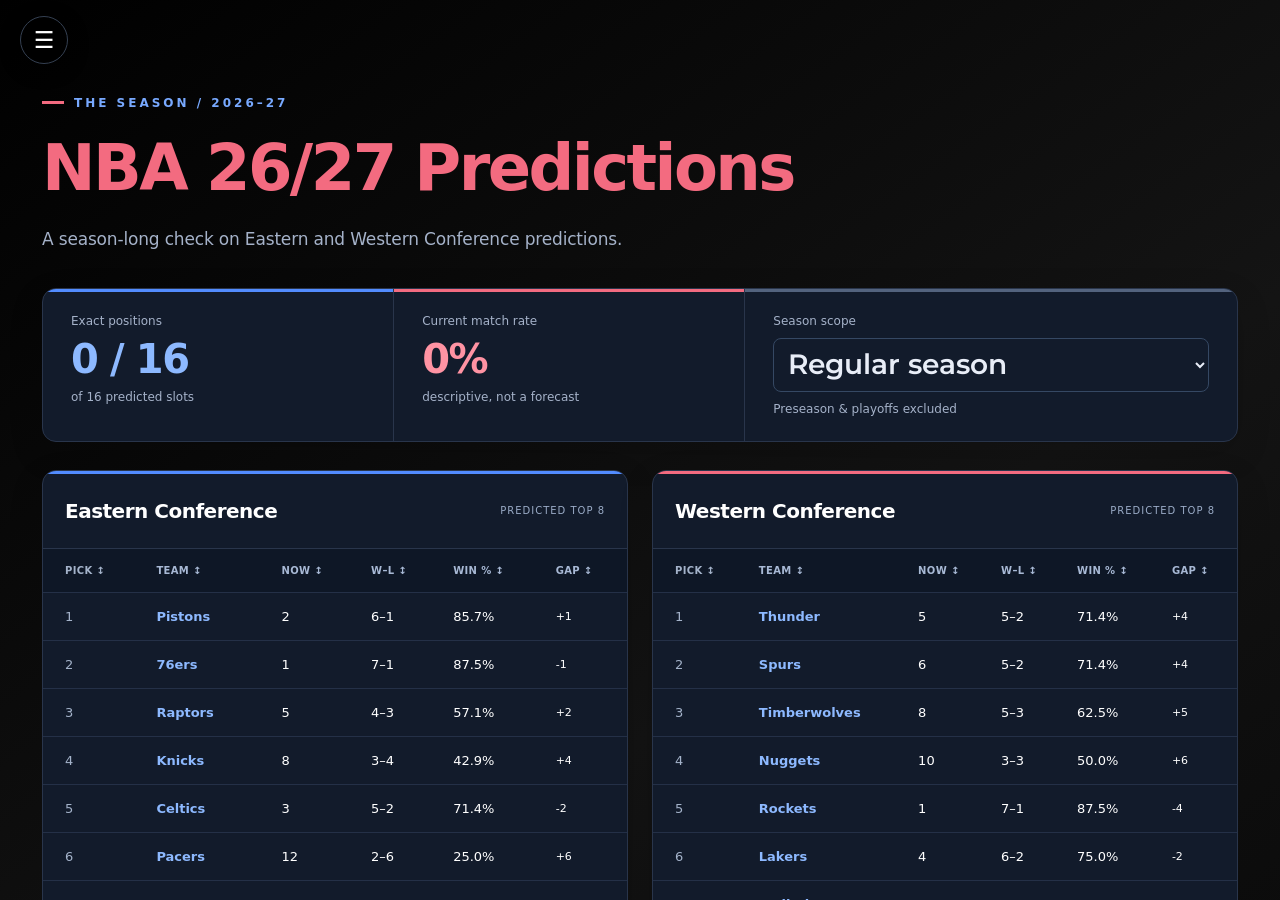
==== index.html @ 0c04d6b7 "Add files via upload" ====
<!doctype html><html lang="en"><head><meta charset="utf-8"><meta name="viewport" content="width=device-width,initial-scale=1"><title>NBA 26/27 Predictions</title><style>html,body{height:100%;margin:0;background:#050505;color-scheme:dark}body{display:flex;flex-direction:column;font:13px system-ui}.snapshot{padding:12px 20px;background:#121b2b;color:#a8c7ff;border-bottom:1px solid #354863}.snapshot a{color:inherit}iframe{border:0;flex:1;width:100%;min-height:0}</style></head><body><iframe title="NBA predictions dashboard"></iframe><script>
const bundle={"home":"\u003c!doctype html>\u003chtml lang=\"en\">\u003chead>\u003cmeta charset=\"utf-8\">\u003cmeta name=\"viewport\" content=\"width=device-width,initial-scale=1\">\u003ctitle>2026–27 NBA Prediction Tracker\u003c/title>\u003clink rel=\"stylesheet\" href=\"style.css\">\u003c/head>\u003cbody>\u003cmain>\u003cdetails class=\"page-menu\">\u003csummary aria-label=\"Menu\">\u003cspan class=\"menu-icon\" aria-hidden=\"true\">☰\u003c/span>\u003cspan class=\"menu-label\">Menu\u003c/span>\u003c/summary>\u003cnav class=\"index-menu\" aria-label=\"Main pages\">\u003ca href=\"/\" aria-current=\"page\">Live Predictions\u003c/a>\u003ca href=\"/standings\">Current Standings\u003c/a>\u003ca href=\"/today\">Today's Schedule\u003c/a>\u003c/nav>\u003c/details>\n\u003cheader>\u003cdiv class=\"eyebrow\">THE SEASON / 2026–27\u003c/div>\u003cdiv class=\"heading\">\u003ch1>NBA 26/27 Predictions\u003c/h1>\u003cdiv class=\"actions\">\u003cbutton id=\"refresh\" aria-label=\"Refresh standings\">\u003cspan class=\"refresh-label\">Refresh standings\u003c/span>\u003cspan class=\"refresh-icon\" aria-hidden=\"true\">↻\u003c/span>\u003c/button>\u003clabel>\u003cinput id=\"auto\" type=\"checkbox\" checked> Update every 12 hours\u003c/label>\u003c/div>\u003c/div>\u003cp class=\"intro\">A season-long check on Eastern and Western Conference predictions.\u003c/p>\u003c/header>\n\u003csection class=\"metrics\">\u003cdiv>\u003cspan>Exact positions\u003c/span>\u003cstrong id=\"matches\">—\u003c/strong>\u003csmall>of 16 predicted slots\u003c/small>\u003c/div>\u003cdiv>\u003cspan>Current match rate\u003c/span>\u003cstrong id=\"rate\">—\u003c/strong>\u003csmall>descriptive, not a forecast\u003c/small>\u003c/div>\u003cdiv>\u003clabel for=\"season-select\">Season scope\u003c/label>\u003cselect id=\"season-select\" class=\"scope\">\u003coption value=\"/\" selected>Regular season\u003c/option>\u003coption value=\"/preseason\">Preseason\u003c/option>\u003c/select>\u003csmall>Preseason & playoffs excluded\u003c/small>\u003c/div>\u003c/section>\n\u003cdiv class=\"status\" id=\"status\" role=\"status\" aria-live=\"polite\">Connecting to standings…\u003c/div>\u003cdiv class=\"conferences\" id=\"conferences\">\u003c/div>\n\u003csection class=\"notes\">\u003ch2>How to read your season\u003c/h2>\u003cp>A green match means a team is currently in your predicted position. At eighth, any of your three alternatives counts as one match. The gap is current position minus your prediction: a negative number means the team ranks higher than you picked.\u003c/p>\u003cp>Positions follow ESPN’s conference seed field. Early ties and provider tiebreakers can change the ordering. This tracks regular-season conference positions, not final playoff qualification after the play-in.\u003c/p>\u003cp>Your Eastern eighth-place options are Indiana, Orlando, and Washington. The original UTJ abbreviation is interpreted as Utah (UTAH). No numerical probability is assigned to the full prediction: current standings alone cannot support one.\u003c/p>\u003ca href=\"https://www.espn.com/nba/standings\" target=\"_blank\" rel=\"noreferrer\">Source: ESPN NBA standings ↗\u003c/a>\u003cp id=\"updated\">No successful update yet.\u003c/p>\u003c/section>\n\u003c/main>\u003cscript type=\"module\" src=\"app.mjs\">\u003c/script>\u003cscript>\nconst pageMenu = document.querySelector('.page-menu');\ndocument.addEventListener('click', event => { if (!pageMenu.contains(event.target)) pageMenu.open = false; });\ndocument.addEventListener('keydown', event => { if (event.key === 'Escape' && pageMenu.open) { pageMenu.open = false; pageMenu.querySelector('summary').focus(); } });\n\u003c/script>\u003c/body>\u003c/html>\n","team":"\u003c!doctype html>\u003chtml lang=\"en\">\u003chead>\u003cmeta charset=\"utf-8\">\u003cmeta name=\"viewport\" content=\"width=device-width,initial-scale=1\">\u003ctitle>Team roster & schedule\u003c/title>\u003clink rel=\"stylesheet\" href=\"/style.css\">\u003c/head>\u003cbody>\u003cmain>\u003cdetails class=\"page-menu\">\u003csummary aria-label=\"Menu\">\u003cspan class=\"menu-icon\" aria-hidden=\"true\">☰\u003c/span>\u003cspan class=\"menu-label\">Menu\u003c/span>\u003c/summary>\u003cnav class=\"index-menu\" aria-label=\"Main pages\">\u003ca href=\"/\">Live Predictions\u003c/a>\u003ca href=\"/standings\">Current Standings\u003c/a>\u003ca href=\"/today\">Today's Schedule\u003c/a>\u003c/nav>\u003c/details>\n\u003ca class=\"back-link\" href=\"/\">← Back to predictions\u003c/a>\u003cheader>\u003cdiv class=\"eyebrow\">TEAM FILE / 2026–27\u003c/div>\u003cdiv class=\"heading\">\u003ch1 id=\"team-name\">Team\u003c/h1>\u003cbutton id=\"refresh\" aria-label=\"Refresh team data\">\u003cspan class=\"refresh-label\">Refresh team data\u003c/span>\u003cspan class=\"refresh-icon\" aria-hidden=\"true\">↻\u003c/span>\u003c/button>\u003c/div>\u003cp class=\"intro\">Current roster and regular-season schedule, together in one place.\u003c/p>\u003c/header>\n\u003cnav class=\"team-nav\" role=\"tablist\" aria-label=\"Team information\">\u003cbutton type=\"button\" role=\"tab\" id=\"roster-tab\" aria-controls=\"roster\" aria-selected=\"true\">Roster\u003c/button>\u003cbutton type=\"button\" role=\"tab\" id=\"schedule-tab\" aria-controls=\"schedule\" aria-selected=\"false\" tabindex=\"-1\">Schedule\u003c/button>\u003c/nav>\n\u003csection class=\"conference team-section\" id=\"roster\" role=\"tabpanel\" aria-labelledby=\"roster-tab\" tabindex=\"0\">\u003cdiv class=\"conference-title\">\u003ch2>Current roster\u003c/h2>\u003cspan id=\"player-count\">\u003c/span>\u003c/div>\u003cdiv class=\"roster-sort\">\u003clabel for=\"roster-sort\">Sort players \u003c/label>\u003cselect id=\"roster-sort\">\u003coption value=\"depth\">Starters → bench\u003c/option>\u003coption value=\"firstName:asc\">First name · A–Z\u003c/option>\u003coption value=\"firstName:desc\">First name · Z–A\u003c/option>\u003coption value=\"lastName:asc\">Last name · A–Z\u003c/option>\u003coption value=\"lastName:desc\">Last name · Z–A\u003c/option>\u003c/select>\u003c/div>\u003cp class=\"panel-status\" id=\"roster-status\" role=\"status\">Loading roster…\u003c/p>\u003cp class=\"panel-status\" id=\"roster-note\">2026–27 regular-season per-game averages.\u003c/p>\u003cdiv class=\"table-wrap\">\u003ctable>\u003cthead>\u003ctr>\u003cth>No.\u003c/th>\u003cth>Player\u003c/th>\u003cth title=\"Games played\">GP\u003c/th>\u003cth title=\"Minutes per game\">MPG\u003c/th>\u003cth>PPG\u003c/th>\u003cth>APG\u003c/th>\u003cth>RPG\u003c/th>\u003cth>FG%\u003c/th>\u003cth>3P%\u003c/th>\u003cth>2P%\u003c/th>\u003cth>FT%\u003c/th>\u003cth>STL\u003c/th>\u003cth>BLK\u003c/th>\u003cth>TOV\u003c/th>\u003cth>eFG%\u003c/th>\u003c/tr>\u003c/thead>\u003ctbody id=\"players\">\u003c/tbody>\u003c/table>\u003c/div>\u003c/section>\n\u003csection class=\"conference team-section\" id=\"schedule\" role=\"tabpanel\" aria-labelledby=\"schedule-tab\" tabindex=\"0\" hidden>\u003cdiv class=\"conference-title\">\u003ch2>Regular-season schedule\u003c/h2>\u003clabel>Show \u003cselect id=\"filter\">\u003coption value=\"all\">All games\u003c/option>\u003coption value=\"upcoming\">Upcoming / live\u003c/option>\u003coption value=\"completed\">Completed\u003c/option>\u003c/select>\u003c/label>\u003c/div>\u003cp class=\"panel-status\" id=\"schedule-status\" role=\"status\">Loading schedule…\u003c/p>\u003cp class=\"panel-status\">Times shown in Eastern Time (EST/EDT). Home/Away follows the designated team; neutral-site games are marked. Preseason and postseason excluded. Dates and times may change; unscheduled games appear when the provider adds them.\u003c/p>\u003cdiv class=\"table-wrap\">\u003ctable>\u003cthead>\u003ctr>\u003cth>Matchup\u003c/th>\u003cth>W/L\u003c/th>\u003cth>Status / score\u003c/th>\u003cth>Home/Away\u003c/th>\u003cth>Time · Eastern\u003c/th>\u003cth>Date\u003c/th>\u003c/tr>\u003c/thead>\u003ctbody id=\"games\">\u003c/tbody>\u003c/table>\u003c/div>\u003cp class=\"panel-status\" id=\"empty\" hidden>No games match this view.\u003c/p>\u003c/section>\n\u003cfooter class=\"notes\">\u003cp>Roster reflects the provider’s current 2026–27 listing, including preseason roster changes. It is not a guaranteed opening-night roster. Team data checks for completed games every minute while this page is visible. Averages update when completed box scores are available.\u003c/p>\u003ca id=\"source\" target=\"_blank\" rel=\"noreferrer\">View team on ESPN ↗\u003c/a>\u003c/footer>\n\u003c/main>\u003cscript type=\"module\" src=\"/team.mjs\">\u003c/script>\u003cscript>\nconst pageMenu = document.querySelector('.page-menu');\ndocument.addEventListener('click', event => { if (!pageMenu.contains(event.target)) pageMenu.open = false; });\ndocument.addEventListener('keydown', event => { if (event.key === 'Escape' && pageMenu.open) { pageMenu.open = false; pageMenu.querySelector('summary').focus(); } });\n\u003c/script>\u003c/body>\u003c/html>\n","league":"\u003c!doctype html>\u003chtml lang=\"en\">\u003chead>\u003cmeta charset=\"utf-8\">\u003cmeta name=\"viewport\" content=\"width=device-width,initial-scale=1\">\u003ctitle>NBA 26/27\u003c/title>\u003clink rel=\"stylesheet\" href=\"/style.css\">\u003c/head>\u003cbody>\u003cmain>\n\u003cdetails class=\"page-menu\">\u003csummary aria-label=\"Menu\">\u003cspan class=\"menu-icon\" aria-hidden=\"true\">☰\u003c/span>\u003cspan class=\"menu-label\">Menu\u003c/span>\u003c/summary>\u003cnav class=\"index-menu\" aria-label=\"Main pages\">\u003ca href=\"/\">Live Predictions\u003c/a>\u003ca href=\"/standings\">Current Standings\u003c/a>\u003ca href=\"/today\">Today's Schedule\u003c/a>\u003c/nav>\u003c/details>\n\u003cheader>\u003cdiv class=\"eyebrow\">THE LEAGUE / 2026–27\u003c/div>\u003cdiv class=\"heading\">\u003ch1 id=\"page-title\">\u003c/h1>\u003cdiv class=\"actions\">\u003cbutton id=\"refresh\" aria-label=\"Refresh\">\u003cspan class=\"refresh-label\">Refresh\u003c/span>\u003cspan class=\"refresh-icon\" aria-hidden=\"true\">↻\u003c/span>\u003c/button>\u003clabel>\u003cinput type=\"checkbox\" id=\"auto\" checked> Update every 12 hours\u003c/label>\u003c/div>\u003c/div>\u003cp class=\"intro\" id=\"intro\">\u003c/p>\u003c/header>\n\u003cp class=\"status\" id=\"status\" role=\"status\">Loading…\u003c/p>\u003cdiv id=\"content\">\u003c/div>\u003cfooter class=\"notes\">\u003cp id=\"explanation\">\u003c/p>\u003ca href=\"https://www.espn.com/nba/\" target=\"_blank\" rel=\"noreferrer\">Source: ESPN ↗\u003c/a>\u003cp id=\"updated\">\u003c/p>\u003c/footer>\n\u003c/main>\u003cscript type=\"module\" src=\"/league-page.mjs\">\u003c/script>\u003cscript>\nconst pageMenu = document.querySelector('.page-menu');\ndocument.addEventListener('click', event => { if (!pageMenu.contains(event.target)) pageMenu.open = false; });\ndocument.addEventListener('keydown', event => { if (event.key === 'Escape' && pageMenu.open) { pageMenu.open = false; pageMenu.querySelector('summary').focus(); } });\n\u003c/script>\u003c/body>\u003c/html>\n","game":"\u003c!doctype html>\u003chtml lang=\"en\">\u003chead>\u003cmeta charset=\"utf-8\">\u003cmeta name=\"viewport\" content=\"width=device-width,initial-scale=1\">\u003ctitle>Game stats | NBA 26/27\u003c/title>\u003clink rel=\"stylesheet\" href=\"/style.css\">\u003c/head>\u003cbody>\u003cmain>\u003cdetails class=\"page-menu\">\u003csummary aria-label=\"Menu\">\u003cspan class=\"menu-icon\" aria-hidden=\"true\">☰\u003c/span>\u003cspan class=\"menu-label\">Menu\u003c/span>\u003c/summary>\u003cnav class=\"index-menu\" aria-label=\"Main pages\">\u003ca href=\"/\">Live Predictions\u003c/a>\u003ca href=\"/standings\">Current Standings\u003c/a>\u003ca href=\"/today\">Today's Schedule\u003c/a>\u003c/nav>\u003c/details>\n\u003ca class=\"back-link\" href=\"/today\">← Back to Today's Schedule\u003c/a>\u003cheader>\u003cdiv class=\"eyebrow\">NBA / GAME STATS\u003c/div>\u003cdiv class=\"heading\">\u003ch1 id=\"scoreboard\" class=\"game-scoreboard\" aria-label=\"Home and away score\">Loading matchup…\u003c/h1>\u003cbutton id=\"refresh\" aria-label=\"Refresh game\">\u003cspan class=\"refresh-label\">Refresh game\u003c/span>\u003cspan class=\"refresh-icon\" aria-hidden=\"true\">↻\u003c/span>\u003c/button>\u003c/div>\u003cp class=\"intro\" id=\"game-status\">\u003c/p>\u003c/header>\n\u003cp id=\"status\" class=\"status\" role=\"status\">Loading game…\u003c/p>\u003cdiv id=\"boxscores\">\u003c/div>\n\u003cfooter class=\"notes\">\u003cp>Single-game totals. Shooting percentages use makes ÷ attempts; no attempts are shown as —. DNP means did not play. Data refreshes every 12 hours while open, or with Refresh game.\u003c/p>\u003cp id=\"updated\">\u003c/p>\u003ca id=\"source\" target=\"_blank\" rel=\"noreferrer\">ESPN game details ↗\u003c/a>\u003c/footer>\n\u003c/main>\u003cscript type=\"module\" src=\"/game-page.mjs\">\u003c/script>\u003cscript>\nconst pageMenu = document.querySelector('.page-menu');\ndocument.addEventListener('click', event => { if (!pageMenu.contains(event.target)) pageMenu.open = false; });\ndocument.addEventListener('keydown', event => { if (event.key === 'Escape' && pageMenu.open) { pageMenu.open = false; pageMenu.querySelector('summary').focus(); } });\n\u003c/script>\u003c/body>\u003c/html>\n","css":"@font-face {\n  font-family: 'DM Sans';\n  font-style: normal;\n  font-weight: 400;\n  font-display: swap;\n  src: url([data-uri]) format('truetype');\n}\n@font-face {\n  font-family: 'DM Sans';\n  font-style: normal;\n  font-weight: 500;\n  font-display: swap;\n  src: url([data-uri]) format('truetype');\n}\n@font-face {\n  font-family: 'DM Sans';\n  font-style: normal;\n  font-weight: 600;\n  font-display: swap;\n  src: url([data-uri]) format('truetype');\n}\n@font-face {\n  font-family: 'DM Sans';\n  font-style: normal;\n  font-weight: 700;\n  font-display: swap;\n  src: url([data-uri]) format('truetype');\n}\n@font-face {\n  font-family: 'Montserrat';\n  font-style: normal;\n  font-weight: 600;\n  font-display: swap;\n  src: url([data-uri]) format('truetype');\n}\n@font-face {\n  font-family: 'Montserrat';\n  font-style: normal;\n  font-weight: 700;\n  font-display: swap;\n  src: url([data-uri]) format('truetype');\n}\n@font-face {\n  font-family: 'Space Grotesk';\n  font-style: normal;\n  font-weight: 400;\n  font-display: swap;\n  src: url([data-uri]) format('truetype');\n}\n@font-face {\n  font-family: 'Space Grotesk';\n  font-style: normal;\n  font-weight: 500;\n  font-display: swap;\n  src: url([data-uri]) format('truetype');\n}\n@font-face {\n  font-family: 'Space Grotesk';\n  font-style: normal;\n  font-weight: 600;\n  font-display: swap;\n  src: url([data-uri]) format('truetype');\n}\n@font-face {\n  font-family: 'Space Grotesk';\n  font-style: normal;\n  font-weight: 700;\n  font-display: swap;\n  src: url([data-uri]) format('truetype');\n}\n500;600;700&family=Montserrat:wght@600;700&family=Space+Grotesk:wght@400;500;600;700&display=swap');\n:root{font-family:'DM Sans',sans-serif;color:#e8edf7;background:#090e19;font-synthesis:none}*{box-sizing:border-box}body{margin:0}main{max-width:1380px;padding:54px 42px;margin:auto}.eyebrow{font-size:12px;letter-spacing:3px;font-weight:700;color:#78a9ff}.heading{display:flex;justify-content:space-between;align-items:center;gap:30px}h1{font:600 clamp(38px,5vw,66px)/1.08 'Space Grotesk',sans-serif;letter-spacing:-3px;margin:23px 0}h1 span{color:#91baff}.intro{color:#a5b2c9;font-size:17px;margin:0 0 34px}.actions{display:flex;flex-direction:column;gap:16px}button{background:#245edb;color:white;border:0;border-radius:9px;padding:16px 23px;font:600 14px inherit;cursor:pointer}button:hover{background:#3473ed}button:disabled{opacity:.6}label{font-size:13px;color:#b4bfd3}input{accent-color:#245edb}button:focus-visible,a:focus-visible,input:focus-visible{outline:3px solid #79adff;outline-offset:4px}.metrics{display:grid;grid-template-columns:1fr 1fr 1.4fr;border:1px solid #29354b;border-radius:14px;background:#121b2b;overflow:hidden}.metrics>div{padding:25px 28px;border-right:1px solid #29354b}.metrics>div:last-child{border:0}.metrics span,.metrics small{display:block;color:#a5b2c9;font-size:12px}.metrics strong{display:block;font:600 40px 'Space Grotesk',sans-serif;margin:8px 0}.metrics strong.scope{font-size:29px;margin:15px 0}.status{font-size:13px;margin:22px 0;padding:14px 18px;border-left:3px solid #528cff;background:#182b49}.status.error{background:#321c29;border-color:#f36b80}.conferences{display:grid;grid-template-columns:1fr 1fr;gap:24px}.conference{background:#121b2b;border:1px solid #29354b;border-radius:14px;overflow:hidden}.conference-title{display:flex;align-items:center;justify-content:space-between;padding:25px 22px;border-bottom:1px solid #29354b}h2{font:600 20px 'Space Grotesk',sans-serif;margin:0}.conference-title span{font-size:10px;color:#9aabc6;letter-spacing:1px}.table-wrap{overflow-x:auto}table{border-collapse:collapse;width:100%;white-space:nowrap;text-align:left;font-size:13px}th{font-size:10px;text-transform:uppercase;letter-spacing:.5px;color:#a8b9d5;padding:16px 12px}td{border-top:1px solid #243047;padding:16px 12px}td:first-child,th:first-child{padding-left:22px;color:#a4b3ca}td:nth-child(2){font-weight:600}td:last-child{font-size:11px}.match{background:#162e4d}.match td:last-child{color:#9bc8ff;font-weight:700}.alternative{background:#182032}.alternative.match{background:#162e4d}.notes{max-width:900px;margin-top:36px;color:#a4b3ca;font-size:13px;line-height:1.7}.notes h2{color:#e8edf7}.notes a{color:#8db9ff}#updated{font-size:11px}@media(max-width:1000px){main{padding:30px 20px}.conferences{grid-template-columns:1fr}}@media(max-width:600px){.heading{display:block}h1{letter-spacing:-2px}.actions{margin:15px 0 25px}.metrics{grid-template-columns:1fr}.metrics>div{border-right:0;border-bottom:1px solid #29354b;padding:18px}.metrics strong{font-size:30px}.conference-title{padding:20px 15px}td,th{padding:14px 8px}.conference-title span{font-size:9px}}\n:root{scroll-behavior:smooth}.team-link{color:#8db9ff;text-decoration:underline;text-decoration-color:#426998;text-underline-offset:4px}.team-link:hover{color:#bad5ff;text-decoration-color:currentColor}.back-link{display:inline-block;color:#8db9ff;margin-bottom:30px}.team-nav{display:flex;gap:12px;margin:0 0 25px}.team-nav a{border:1px solid #354863;border-radius:30px;padding:10px 22px;color:#8db9ff;text-decoration:none}.team-section{margin-bottom:28px;scroll-margin-top:20px}.panel-status{font-size:12px;color:#a4b3ca;margin:16px 22px}.panel-status.error{color:#ff9bad}.team-section td:nth-child(2){white-space:normal;min-width:150px}.team-section select{font:inherit;padding:7px;border:1px solid #3b4c68;border-radius:6px;background:#121b2b;color:#e8edf7}.team-section th{white-space:nowrap}\n.team-nav button{border:1px solid #354863;border-radius:30px;padding:10px 22px;background:transparent;color:#8db9ff;font:600 14px 'DM Sans',sans-serif}.team-nav button[aria-selected=\"true\"]{background:#245edb;border-color:#245edb;color:#fff}.team-nav button:hover{box-shadow:0 0 0 2px #354863}.team-section[hidden]{display:none}.team-section:focus-visible{outline:3px solid #79adff;outline-offset:4px}\n#roster table{font-variant-numeric:tabular-nums}#roster td:not(:nth-child(2)),#roster th:not(:nth-child(2)){text-align:right}#roster td:nth-child(2){min-width:190px;position:sticky;left:0;background:#121b2b}#roster td,#roster th{padding:14px 10px}\r\n.roster-sort{display:flex;align-items:center;gap:10px;margin:18px 22px;font-size:13px}.roster-sort select{max-width:100%}\r\n#roster .column-sort{padding:5px 0;border:0;border-radius:3px;background:transparent;color:inherit;font:inherit;letter-spacing:inherit;text-transform:inherit;white-space:nowrap}#roster .column-sort:hover{color:#245edb;text-decoration:underline}#roster th[aria-sort=\"ascending\"],#roster th[aria-sort=\"descending\"]{color:#245edb;background:#182b49}\r\n/* Shared dark palette and conference accents. */\n:root{color-scheme:dark;--accent-blue:#528cff;--accent-red:#f36b80}\nbody{background:linear-gradient(145deg,#000000 0%,#141414 50%,#050505 100%);min-height:100vh}\nh1{color:#f4f7ff}.eyebrow::before{content:'';display:inline-block;width:22px;height:3px;margin:0 10px 3px 0;background:var(--accent-red)}\n.metrics,.conference{box-shadow:0 12px 35px #00000024}\n.metrics>div:first-child{box-shadow:inset 0 3px var(--accent-blue)}.metrics>div:nth-child(2){box-shadow:inset 0 3px var(--accent-red)}.metrics>div:last-child{box-shadow:inset 0 3px #53637e}\n.metrics>div:first-child strong{color:#8db9ff}.metrics>div:nth-child(2) strong{color:#ff93a3}\n.conferences>.conference:first-child .conference-title{border-top:3px solid var(--accent-blue)}.conferences>.conference:last-child .conference-title{border-top:3px solid var(--accent-red)}\nthead{background:#0e1726}tbody tr:hover{background:#1c2b42}.match td:last-child{color:#a1cbff}\n.team-nav button[aria-selected=\"true\"]{box-shadow:none}.team-nav button:hover{background:#1b2c47}\nselect:focus-visible{outline:3px solid #79adff;outline-offset:4px}.table-wrap{scrollbar-color:#405b82 #0e1726}\n#roster tbody tr:hover td:nth-child(2){background:#1c2b42}#roster .column-sort:hover{color:#bad5ff}\n#roster th[aria-sort=\"ascending\"],#roster th[aria-sort=\"descending\"]{color:#a8ccff;border-bottom:2px solid var(--accent-red)}\n@media(prefers-reduced-motion:reduce){:root{scroll-behavior:auto}}\n\n/* Joined roster/schedule tabs and team title typography. */\n#team-name{font-family:'Montserrat',sans-serif;font-weight:600;letter-spacing:-.035em}\n.team-nav{display:inline-flex;gap:0;border:1px solid #354863;border-radius:9px;background:#101827}\n.team-nav button{min-width:108px;padding:12px 22px;border:0;border-radius:0;background:transparent;color:#a8c7ff;box-shadow:none;transition:background-color .15s ease,color .15s ease}\n.team-nav button:first-child{border-radius:8px 0 0 8px}\n.team-nav button:last-child{border-radius:0 8px 8px 0;border-left:1px solid #354863}\n.team-nav button[aria-selected=\"true\"]{background:#245edb;color:#fff;box-shadow:none}\n.team-nav button:hover{background:#1b2c47;color:#d8e7ff;box-shadow:none}\n.team-nav button[aria-selected=\"true\"]:hover{background:#3473ed;color:#fff;box-shadow:none}\n.team-nav button:focus-visible{position:relative;z-index:1;outline:3px solid #79adff;outline-offset:3px}\n@media(prefers-reduced-motion:reduce){.team-nav button{transition:none}}\r\n\n/* Compact, responsive roster columns. */\n#roster table{table-layout:fixed;min-width:820px}\n#roster th:first-child{width:40px}\n#roster th:nth-child(2){width:clamp(140px,15vw,180px);text-align:left}\n\n#roster td:nth-child(2){min-width:0;white-space:normal;overflow-wrap:anywhere}\n#roster td,#roster th{padding:12px 6px}\n#roster td:first-child,#roster th:first-child{padding-left:10px}\n#roster td:last-child,#roster th:last-child{padding-right:10px}\n#roster .column-sort{letter-spacing:0;font-size:10px}\n@media(max-width:900px){#roster th:nth-child(2){width:145px}#roster td{font-size:12px}}\r\n\n/* Keep player identification visible while statistics scroll. */\n#roster table{--number-width:40px;--player-width:clamp(140px,15vw,180px);border-collapse:separate;border-spacing:0}\n#roster th:first-child{width:var(--number-width)}\n#roster th:nth-child(2){width:var(--player-width)}\n\n#roster td:nth-child(-n+2),#roster th:nth-child(-n+2){position:sticky;z-index:2;background:#121b2b}\n#roster td:first-child,#roster th:first-child{left:0}\n#roster td:nth-child(2),#roster th:nth-child(2){left:var(--number-width)}\n#roster td:nth-child(2),#roster th:nth-child(2){left:var(--number-width);border-right:1px solid #354863;box-shadow:5px 0 8px -6px #000}\n#roster th:nth-child(-n+2){z-index:3;background:#0e1726}\n#roster tbody tr:hover td:nth-child(-n+2){background:#1c2b42}\n#roster th:nth-child(-n+2)[aria-sort=\"ascending\"],#roster th:nth-child(-n+2)[aria-sort=\"descending\"]{background:#182b49}\n@media(max-width:900px){#roster table{--player-width:145px}}\r\n\n/* Montserrat for the requested homepage headings. */\nmain > header .heading h1:not(#team-name),.metrics strong.scope,#conferences .conference-title h2{font-family:'Montserrat',sans-serif;font-weight:600}\nmain > header .heading h1:not(#team-name){letter-spacing:-.035em}\r\n\n/* Center roster statistics and their sortable labels. */\n#roster td:nth-child(n+3),#roster th:nth-child(n+3){text-align:center}\n#roster td:last-child,#roster th:last-child{padding-left:6px;padding-right:6px}\r\n\n.team-link,.team-link:hover{text-decoration:none}\r\n\n/* Schedule order: opponent, result, location, time, date. */\n#schedule th:nth-child(5){width:130px}\n#schedule th:nth-child(6){width:112px}\n#schedule td:nth-child(5),#schedule th:nth-child(5){padding-right:6px}\n#schedule td:nth-child(6),#schedule th:nth-child(6){padding-left:6px}\n#schedule td:first-child{color:#e8edf7;font-weight:600;white-space:normal;min-width:170px}\n#schedule td:nth-child(2){font-weight:400}\r\n#schedule th:nth-child(2),#schedule td:nth-child(2){width:52px;min-width:52px;text-align:center}#schedule td.game-win{color:#6ee7a0;font-weight:700}#schedule td.game-loss{color:#ff8294;font-weight:700}\r\n#team-name{color:var(--accent-red)}\r\nmain > header .heading h1:not(#team-name){color:var(--accent-red)}\r\n.season-nav{display:inline-flex;margin:0 0 24px;border:1px solid #354863;border-radius:9px;background:#101827}.season-nav a{padding:13px 22px;color:#a8c7ff;text-decoration:none;font-weight:600;font-size:14px}.season-nav a:first-child{border-radius:8px 0 0 8px}.season-nav a:last-child{border-radius:0 8px 8px 0}.season-nav a[aria-current=\"page\"]{background:#245edb;color:white}.season-nav a:hover{background:#1b2c47}.season-nav a[aria-current=\"page\"]:hover{background:#3473ed}\r\n\n.metrics label[for=\"season-select\"]{display:block;color:#a5b2c9;font-size:12px}\n#season-select{display:block;width:100%;max-width:100%;min-height:48px;margin:10px 0;padding:8px 34px 8px 10px;border:1px solid #354863;border-radius:8px;background:#121b2b;color:#e8edf7;font-family:'Montserrat',sans-serif;font-weight:600;font-size:clamp(18px,2.2vw,29px);cursor:pointer}\n#season-select:hover{border-color:#528cff}\n#season-select option{font:16px system-ui;background:#121b2b;color:#e8edf7}\r\n\n/* Highlight names and core per-game production in both season views. */\n#roster tbody td:nth-child(2),#roster tbody td:nth-child(5),#roster tbody td:nth-child(6),#roster tbody td:nth-child(7){color:var(--accent-red)}\r\n.index-menu{display:flex;gap:8px;flex-wrap:wrap;margin:0 0 30px}.index-menu a{padding:12px 18px;border:1px solid #354863;border-radius:8px;color:#a8c7ff;text-decoration:none;font-size:14px;font-weight:600}.index-menu a:hover{background:#1b2c47}.index-menu a[aria-current=\"page\"]{background:#245edb;color:#fff}.conferences .conference-title h2{font-family:'Montserrat',sans-serif}.conferences td:nth-child(2){white-space:normal}.daily-schedule table{min-width:720px}.daily-schedule td:first-child{white-space:normal;min-width:210px;color:#e8edf7;font-weight:600}.daily-schedule th:nth-last-child(2){width:130px}.daily-schedule th:last-child{width:110px}.daily-schedule td:nth-last-child(2){padding-right:6px}.daily-schedule td:last-child{padding-left:6px}\r\n.game-scoreboard{padding:24px;border:1px solid #354863;border-radius:12px;background:#121b2b;font:600 clamp(19px,2.5vw,30px)/1.5 Montserrat,sans-serif;text-align:center;color:#f36b80}.game-box{margin:24px 0}.game-box table{min-width:850px;font-variant-numeric:tabular-nums}.game-box td,.game-box th{text-align:center;padding:12px 8px}.game-box td:first-child,.game-box th:first-child{text-align:left;white-space:normal;min-width:160px;color:#f36b80}.game-box h2{font-family:Montserrat,sans-serif}\r\n.game-box td:first-child,.game-box th:first-child{min-width:40px;width:48px;text-align:center;color:#a8b9d5;white-space:nowrap}\n.game-box td:nth-child(2),.game-box th:nth-child(2){text-align:left;min-width:175px;white-space:normal;color:var(--accent-red)}\n.game-sort{background:transparent;color:inherit;font:inherit;text-transform:inherit;letter-spacing:inherit;padding:6px 0;border:0;border-radius:3px;white-space:nowrap}\n.game-sort:hover{background:transparent;color:#bad5ff;text-decoration:underline}\n.game-box th[aria-sort=\"ascending\"],.game-box th[aria-sort=\"descending\"]{background:#182b49;border-bottom:2px solid var(--accent-red)}\r\nmain > header .heading h1#scoreboard{padding:0;border:0;border-radius:0;background:transparent;box-shadow:none;text-align:left;font:600 clamp(25px,3vw,42px)/1.3 'Montserrat',sans-serif;letter-spacing:-.025em;margin:23px 0;color:#f4f7ff}\n#scoreboard .matchup-team{color:#f4f7ff}#scoreboard .matchup-score{color:var(--accent-red);font-variant-numeric:tabular-nums}#scoreboard .matchup-versus{color:#a5b2c9;font-size:.75em}\r\n\n/* Persistent refresh action across live pages. */\n#refresh{position:fixed;right:max(20px,env(safe-area-inset-right));bottom:max(20px,env(safe-area-inset-bottom));z-index:20;box-shadow:0 5px 20px #0007;min-height:44px}\nmain{padding-bottom:110px}\nmain > header .heading h1#scoreboard{width:100%;text-align:center}\n#game-status{text-align:center}\n@media(max-width:600px){#refresh{right:max(12px,env(safe-area-inset-right));bottom:max(12px,env(safe-area-inset-bottom));padding:12px 16px}main{padding-bottom:100px}}\r\n#scoreboard .matchup-team{font-size:calc(1em + 10px)}\r\n\n/* Hide routine loading/success notices while retaining actionable errors. */\n#status:not(.error),#roster-status:not(.error),#schedule-status:not(.error){display:none}\r\n#conferences{margin-top:28px}\r\n/* Compact refresh control expands toward the left on hover or keyboard focus. */\n#refresh{display:flex;align-items:center;justify-content:flex-end;width:48px;height:48px;min-height:48px;padding:0;overflow:hidden;border:1px solid #354052;border-radius:999px;background:#000;color:#fff;transition:width .28s ease,background-color .2s ease,transform .15s ease,box-shadow .2s ease}\n#refresh .refresh-icon{display:grid;place-items:center;flex:0 0 46px;height:46px;font-size:25px;line-height:1;transition:transform .28s ease}\n#refresh .refresh-label{flex:0 0 142px;white-space:nowrap;text-align:center;font-size:13px;opacity:0;transition:opacity .18s ease}\n#refresh:hover,#refresh:focus-visible{width:190px;background:#171717;box-shadow:0 6px 24px #0009;transform:translateY(-2px)}\n#refresh:hover .refresh-label,#refresh:focus-visible .refresh-label{opacity:1;transition-delay:.08s}\n#refresh:hover .refresh-icon{transform:rotate(35deg)}\n#refresh:active{transform:translateY(0) scale(.96);background:#252525}\n@media(prefers-reduced-motion:reduce){#refresh,#refresh .refresh-icon,#refresh .refresh-label{transition:none}}\r\n/* Collapsible page navigation, matching the compact refresh action. */\n.page-menu{position:relative;width:fit-content;margin-bottom:30px;z-index:30}\n.page-menu summary{display:flex;align-items:center;width:48px;height:48px;overflow:hidden;list-style:none;border:1px solid #354052;border-radius:999px;background:#000;color:white;cursor:pointer;box-shadow:0 5px 20px #0007;transition:width .28s ease,background-color .2s ease,transform .15s ease,box-shadow .2s ease}\n.page-menu summary::-webkit-details-marker{display:none}\n.menu-icon{display:grid;place-items:center;flex:0 0 46px;height:46px;font-size:23px;line-height:1}\n.menu-label{flex:0 0 62px;opacity:0;font-size:13px;font-weight:600;transition:opacity .18s ease}\n.page-menu summary:hover,.page-menu summary:focus-visible{width:112px;background:#171717;box-shadow:0 6px 24px #0009;transform:translateY(-2px)}\n.page-menu summary:hover .menu-label,.page-menu summary:focus-visible .menu-label{opacity:1;transition-delay:.08s}\n.page-menu summary:active{transform:translateY(0) scale(.96);background:#252525}\n.page-menu summary:focus-visible{outline:3px solid #79adff;outline-offset:4px}\n.page-menu[open] summary{border-color:#79adff}\n.page-menu .index-menu{position:absolute;top:58px;left:0;display:flex;flex-direction:column;flex-wrap:nowrap;gap:6px;width:230px;max-width:calc(100vw - 40px);margin:0;padding:8px;background:#0b0b0b;border:1px solid #354052;border-radius:12px;box-shadow:0 10px 30px #0009}\n.page-menu .index-menu a{display:block;transition:background-color .15s ease,transform .15s ease}\n.page-menu .index-menu a:active{transform:scale(.97)}\n@media(prefers-reduced-motion:reduce){.page-menu summary,.menu-label,.page-menu .index-menu a{transition:none}}\r\n.page-menu .index-menu a{border:0}\r\n.prediction-sort{display:block;width:100%;padding:0;border:0;border-radius:0;background:transparent;color:inherit;font:inherit;text-transform:inherit;letter-spacing:inherit;text-align:inherit;white-space:nowrap}\n.prediction-sort:hover{background:transparent;color:#fff}\n#conferences th[aria-sort=\"ascending\"],#conferences th[aria-sort=\"descending\"]{background:#182b49;color:#fff}\r\n\n/* Persistent navigation on every dashboard page. */\n.page-menu{position:fixed;top:max(16px,env(safe-area-inset-top));left:max(20px,env(safe-area-inset-left));margin:0;z-index:50}\nmain{padding-top:96px}\n@media(max-width:600px){.page-menu{left:max(12px,env(safe-area-inset-left))}main{padding-top:88px}}\n/* Modern offline typography, independent of network fonts. */\n:root{--modern-font:ui-sans-serif,system-ui,-apple-system,BlinkMacSystemFont,'Segoe UI',sans-serif;font-family:var(--modern-font)}\nbody,button,input,select,textarea{font-family:var(--modern-font)}\nh1,#team-name,main > header .heading h1:not(#team-name){font-family:var(--modern-font);font-weight:700;letter-spacing:-.04em;line-height:1.1}\nh2,#conferences .conference-title h2,.notes h2{font-family:var(--modern-font);font-weight:650;letter-spacing:-.025em}\n.metrics strong,.metrics strong.scope{font-family:var(--modern-font);font-weight:650;letter-spacing:-.035em;font-variant-numeric:tabular-nums}\n.team-nav button{font-family:var(--modern-font);font-weight:600}\n.intro{font-weight:400;line-height:1.6;letter-spacing:-.01em}\ntable{font-family:var(--modern-font);font-variant-numeric:tabular-nums}\nth{font-weight:650;letter-spacing:.035em}\n.panel-status,.notes{line-height:1.65}\n\n/* Persistent navigation on every dashboard page. */\n.page-menu{position:fixed;top:max(16px,env(safe-area-inset-top));left:max(20px,env(safe-area-inset-left));margin:0;z-index:50}\nmain{padding-top:96px}\n@media(max-width:600px){.page-menu{left:max(12px,env(safe-area-inset-left))}main{padding-top:88px}}\n","homeScript":"const SOURCE='https://site.web.api.espn.com/apis/v2/sports/basketball/nba/standings?season=2027&seasontype=2';\nconst picks={East:[['DET'],['PHI'],['TOR'],['NY'],['BOS'],['IND'],['MIA'],['CLE','ORL','WSH']],West:[['OKC'],['SA'],['MIN'],['DEN'],['HOU'],['LAL'],['POR'],['GS','MEM','DAL']]};\nfunction normalize(raw,now=Date.now(),seasonType=2){\n if(Number(raw.season?.year)!==2027) throw Error('Source returned a different season.');\n const season=raw.seasons?.find(s=>Number(s.year)===2027);\n const start=season?.types?.find(t=>Number(t.id)===seasonType)?.startDate;\n if(!start || !Number.isFinite(Date.parse(start))) throw Error('Season start could not be verified.');\n const conferences={};\n for(const [key,name] of [['East','Eastern Conference'],['West','Western Conference']]){\n  const group=raw.children?.find(c=>c.name===name)?.standings;\n  if(Number(group?.season)!==2027 || Number(group?.seasonType)!==seasonType) throw Error(seasonType===2?'Only 2026–27 regular-season standings are accepted.':'Only 2026–27 preseason standings are accepted.');\n  if(group.entries?.length!==15) throw Error('Incomplete conference standings.');\n  conferences[key]=group.entries.map(e=>{\n   const stat=n=>e.stats?.find(s=>s.name===n)?.value;\n   const wins=stat('wins'),losses=stat('losses'),seed=stat('playoffSeed');\n   if(!Number.isFinite(wins)||!Number.isFinite(losses)||wins\u003c0||losses\u003c0) throw Error('Invalid team record.');\n   const played=now>=Date.parse(start) && wins+losses>0;\n   return {abbr:e.team.abbreviation,name:e.team.displayName,wins:played?wins:0,losses:played?losses:0,rank:played&&Number.isInteger(seed)&&seed>=1&&seed\u003c=15?seed:null,pct:played?wins/(wins+losses):null};\n  });\n }\n return {season:'2026–27',start,conferences,hasGames:Object.values(conferences).flat().some(t=>t.wins+t.losses>0)};\n}\nfunction score(conferences){\n let matches=0,compared=0;\n for(const [key,rows] of Object.entries(picks)) rows.forEach((options,i)=>{\n  const teams=options.map(a=>conferences[key].find(t=>t.abbr===a));\n  if(teams.every(t=>t?.rank!=null)){compared++;if(teams.some(t=>t.rank===i+1)) matches++;}\n });\n return {matches,compared};\n}\n\nconst names={NY:'Knicks',MIA:'Heat',BOS:'Celtics',DET:'Pistons',PHI:'76ers',CLE:'Cavaliers',TOR:'Raptors',IND:'Pacers',ORL:'Magic',WSH:'Wizards',OKC:'Thunder',SA:'Spurs',DEN:'Nuggets',MIN:'Timberwolves',HOU:'Rockets',LAL:'Lakers',GS:'Warriors',POR:'Trail Blazers',DAL:'Mavericks',PHX:'Suns',LAC:'Clippers',MEM:'Grizzlies',UTAH:'Jazz'};\nlet last=null,busy=false;\nconst conferenceSort=new Map();\nfunction comparePredictionRows(a,b,key,direction){\n const value=row=>key==='pick'?row.i+1:key==='name'?names[row.abbr]:key==='gap'?(row.team?.rank==null?null:row.team.rank-row.i-1):key==='record'?(row.team&&row.team.wins+row.team.losses>0?row.team.wins:null):row.team?.[key];\n const av=value(a),bv=value(b);\n if(av==null||bv==null)return av==null?(bv==null?0:1):-1;\n const comparison=typeof av==='string'?av.localeCompare(bv):av-bv;\n return (comparison||(key==='record'?b.team.losses-a.team.losses:0))*direction;\n}\nconst el=id=>document.getElementById(id);\nconst preseason=window.exportedPreseason;\nconst phase=preseason?'Preseason':'Regular-season';\nel('season-select').value=preseason?'/preseason':'/';\r\nel('season-select').onchange=event=>{parent.postMessage({nbaRoute:event.target.value},\"*\");};\nif(preseason){\n document.title='Preseason | NBA 26/27 Predictions';\n\n document.querySelector('.scope + small').textContent='Regular season & playoffs excluded';\n document.querySelector('.intro').textContent='Your conference predictions compared with 2026–27 preseason standings.';\n const note=document.createElement('p');note.textContent='This page compares your regular-season predictions with preseason positions. Preseason matches are not a forecast of final standings. Team links open preseason stats and schedules.';\n document.querySelector('.notes').prepend(note);\n for(const p of document.querySelectorAll('.notes p'))if(p.textContent.startsWith('Positions follow'))p.textContent='Positions follow ESPN’s preseason conference seed field. Ties and provider tiebreakers can change the ordering. These are preseason positions, not playoff qualification.';\n}\nfunction render(data){\n el('conferences').replaceChildren();\n for(const [conf,rows] of Object.entries(picks)){\n  const section=document.createElement('section');section.className='conference';\n  section.innerHTML=`\u003cdiv class=\"conference-title\">\u003ch2>${conf}ern Conference\u003c/h2>\u003cspan>PREDICTED TOP 8\u003c/span>\u003c/div>\u003cdiv class=\"table-wrap\">\u003ctable>\u003cthead>\u003ctr>\u003cth>Pick\u003c/th>\u003cth>Team\u003c/th>\u003cth>Now\u003c/th>\u003cth>W–L\u003c/th>\u003cth>Win %\u003c/th>\u003cth>Gap\u003c/th>\u003c/tr>\u003c/thead>\u003ctbody>\u003c/tbody>\u003c/table>\u003c/div>`;\n  const sorting=conferenceSort.get(conf);\n  const keys=['pick','name','rank','record','pct','gap'];\n  section.querySelectorAll('th').forEach((th,k)=>{\n   const key=keys[k],active=sorting?.key===key,label=th.textContent;\n   th.setAttribute('aria-sort',active?(sorting.direction===1?'ascending':'descending'):'none');\n   const button=document.createElement('button');button.className='prediction-sort';button.dataset.key=key;\n   button.textContent=label+' '+(active?(sorting.direction===1?'↑':'↓'):'↕');\n   button.title=key==='record'?'Sort by wins, then fewer losses':`Sort by ${label}`;\n   button.onclick=()=>{conferenceSort.set(conf,{key,direction:active?-sorting.direction:1});render(last);document.querySelector(`[data-conference=\"${conf}\"] [data-key=\"${key}\"]`).focus();};\n   th.replaceChildren(button);\n  });\n  section.dataset.conference=conf;\n  const entries=rows.flatMap((options,i)=>options.map((abbr,j)=>({options,i,abbr,j,team:data?.conferences[conf].find(t=>t.abbr===abbr)})));\n  if(sorting)entries.sort((a,b)=>comparePredictionRows(a,b,sorting.key,sorting.direction));\n  entries.forEach(({options,i,abbr,j,team})=>{\n   const rank=team?.rank;const match=rank===i+1;\n   const tr=document.createElement('tr');if(match)tr.className='match';if(options.length>1)tr.classList.add('alternative');\n   const values=[j===0?String(i+1):(sorting?`${i+1} (alt)`:'or'),names[abbr],rank??'—',team&&team.wins+team.losses>0?`${team.wins}–${team.losses}`:'—',team?.pct!=null?(team.pct*100).toFixed(1)+'%':'—',rank!=null?(match?'Match':(rank-i-1>0?'+':'')+(rank-i-1)):'—'];\n   values.forEach((v,k)=>{const td=document.createElement('td');if(k===1){const a=document.createElement('a');a.href=`/team/${abbr}${preseason?\"?phase=preseason\":\"\"}`;a.className='team-link';a.textContent=v;a.title=`View ${v} roster and schedule`;td.append(a);}else td.textContent=v;tr.append(td);});section.querySelector('tbody').append(tr);\n  });el('conferences').append(section);\n }\n const s=data?score(data.conferences):{matches:0,compared:0};\n el('matches').textContent=s.compared?`${s.matches} / ${s.compared}`:'—';el('rate').textContent=s.compared?Math.round(100*s.matches/s.compared)+'%':'—';\n}\nasync function refresh(){\n if(busy)return;busy=true;el('refresh').disabled=true;el('status').textContent=`Checking ${phase.toLowerCase()} standings…`;\n try{\n  const response=await fetch(preseason?'/api/standings/preseason':'/api/standings');const data=await response.json();if(!response.ok)throw Error(data.error||'Update unavailable');\n  last=data;render(data);el('status').className='status';el('status').textContent=data.hasGames?'Regular-season standings loaded.':`Awaiting 2026–27 regular-season results. Predictions are ready; preseason results are excluded.`;\n  if(preseason)el('status').textContent=data.hasGames?'Preseason standings loaded. Regular-season results are excluded.':'Awaiting 2026–27 preseason results.';\n  el('updated').textContent='Last successful check: '+new Date(data.updatedAt).toLocaleString();\n }catch(error){el('status').className='status error';el('status').textContent=`Update unavailable. ${last?'Previously loaded standings remain visible and may be stale.':'Predictions remain visible; no live results loaded.'} ${error.message}`;}\n finally{busy=false;el('refresh').disabled=false;}\n}\nel('refresh').onclick=refresh;setInterval(()=>{if(el('auto').checked)refresh();},43200000);render(null);refresh();\n","teamScript":"const abbr=window.exportedTeam;\nconst el=id=>document.getElementById(id);\nconst fromStandings=window.exportedRosterOnly;\nconst preseason=window.exportedPreseason;\nif(preseason){\n document.querySelector('.back-link').href='/preseason';\n document.querySelector('.eyebrow').textContent='TEAM FILE / 2026–27 PRESEASON';\n document.querySelector('.intro').textContent='Current roster, preseason averages and preseason schedule.';\n document.querySelector('#schedule h2').textContent='Preseason schedule';\n el('roster-note').textContent='2026–27 preseason per-game averages.';\n for(const p of document.querySelectorAll('#schedule .panel-status'))p.textContent=p.textContent.replace('Preseason and postseason excluded.','Regular season and postseason excluded.');\n}\nconst tabs=['roster','schedule'];\nfunction selectTab(name,updateUrl=false){\n for(const tab of tabs){\n  const active=tab===name;\n  el(tab).hidden=!active;\n  el(tab+'-tab').setAttribute('aria-selected',String(active));\n  el(tab+'-tab').tabIndex=active?0:-1;\n }\n if(updateUrl)parent.postMessage({nbaRoute:window.exportedPath+window.exportedSearch+'#'+name},'*');\n}\nfor(const [index,name] of tabs.entries()){\n const button=el(name+'-tab');\n button.onclick=()=>selectTab(name,true);\n button.onkeydown=event=>{\n  if(!['ArrowLeft','ArrowRight','Home','End'].includes(event.key))return;\n  event.preventDefault();\n  const next=event.key==='Home'?tabs[0]:event.key==='End'?tabs[1]:tabs[1-index];\n  selectTab(next,true);el(next+'-tab').focus();\n };\n}\nconst syncTab=()=>selectTab(window.exportedHash==='#schedule'?'schedule':'roster');\naddEventListener('hashchange',syncTab);addEventListener('popstate',syncTab);syncTab();\nconst names={ATL:'Atlanta Hawks',CHA:'Charlotte Hornets',CHI:'Chicago Bulls',MIL:'Milwaukee Bucks',BKN:'Brooklyn Nets',GS:'Golden State Warriors',LAC:'Los Angeles Clippers',MEM:'Memphis Grizzlies',NO:'New Orleans Pelicans',SAC:'Sacramento Kings',NY:'New York Knicks',MIA:'Miami Heat',BOS:'Boston Celtics',DET:'Detroit Pistons',PHI:'Philadelphia 76ers',CLE:'Cleveland Cavaliers',TOR:'Toronto Raptors',IND:'Indiana Pacers',ORL:'Orlando Magic',WSH:'Washington Wizards',OKC:'Oklahoma City Thunder',SA:'San Antonio Spurs',DEN:'Denver Nuggets',MIN:'Minnesota Timberwolves',HOU:'Houston Rockets',LAL:'Los Angeles Lakers',DAL:'Dallas Mavericks',POR:'Portland Trail Blazers',UTAH:'Utah Jazz',PHX:'Phoenix Suns'};\nel('team-name').textContent=names[abbr]||abbr;document.title=`${names[abbr]||abbr} | NBA Predictions`;\nel('source').href=`https://www.espn.com/nba/team/_/name/${abbr.toLowerCase()}`;\nlet games=[],busy=false;const loaded={};\nlet rosterPlayers=[];\nlet rosterSort='depth';\nconst rosterColumns=['number','name','gp','mpg','ppg','apg','rpg','fg','three','two','ft','stl','blk','tov','efg'];\nconst rosterHeaders=[...document.querySelectorAll('#roster thead th')];\nrosterHeaders.forEach((header,i)=>{\n const label=header.textContent;\n const button=document.createElement('button');button.type='button';button.className='column-sort';\n button.dataset.label=label;button.textContent=label+' ↕';\n button.onclick=()=>{\n  const field=rosterColumns[i];const [current,direction]=rosterSort.split(':');\n  const next=current===field&&direction==='asc'?'desc':'asc';\n  rosterSort=field+':'+next;\n  let option=el('roster-sort').querySelector('option[data-column-sort]');\n  if(!option){option=document.createElement('option');option.dataset.columnSort='true';el('roster-sort').append(option);}\n  option.value=rosterSort;option.textContent=label+' · '+(next==='asc'?'Ascending':'Descending');el('roster-sort').value=rosterSort;\n  renderRoster();\n };\n header.replaceChildren(button);header.scope='col';\n});\nfunction renderRoster(){\n const mode=rosterSort;\n const players=[...rosterPlayers];\n if(mode!=='depth'){\n  const [field,direction]=mode.split(':');const sign=direction==='desc'?-1:1;\n  const compare=new Intl.Collator('en',{sensitivity:'base',numeric:true}).compare;\n  const value=p=>{\n   if(field==='position')return p.depth?.position||p.position;\n   if(['name','firstName','lastName'].includes(field))return p[field]||p.name;\n   if(field==='number')return p.number==null||p.number===''?null:Number(p.number);\n   return field==='gp'?p.stats?.gp:p.stats?.gp>0?p.stats?.[field]:null;\n  };\n  players.sort((a,b)=>{\n   const x=value(a),y=value(b);const missing=v=>v==null||(typeof v==='number'&&!Number.isFinite(v));\n   if(missing(x)||missing(y))return Number(missing(x))-Number(missing(y))||compare(a.name,b.name);\n   return sign*(typeof x==='number'&&typeof y==='number'?x-y:compare(x,y))||compare(a.name,b.name);\n  });\n }\n const [sortField,direction]=mode.split(':');\n rosterHeaders.forEach((header,i)=>{\n  const active=rosterColumns[i]===sortField||(rosterColumns[i]==='name'&&['firstName','lastName'].includes(sortField));\n  const button=header.firstElementChild;\n  header.setAttribute('aria-sort',active?(direction==='asc'?'ascending':'descending'):'none');\n  button.textContent=button.dataset.label+(active?(direction==='asc'?' ↑':' ↓'):' ↕');\n  button.setAttribute('aria-label',`Sort ${button.dataset.label} ${active&&direction==='asc'?'descending':'ascending'}`);\n });\n el('players').replaceChildren();\n const format=(value,percent=false)=>Number.isFinite(value)?value.toFixed(1)+(percent?'%':''):'—';\n for(const p of players){\n  const s=p.stats?.gp>0?p.stats:null;\n  row(el('players'),[p.number,p.name+' - '+(p.depth?.position||p.position||'—'),p.stats?.gp??'—',...['mpg','ppg','apg','rpg','fg','three','two','ft','stl','blk','tov','efg'].map(key=>format(s?.[key],['fg','three','two','ft','efg'].includes(key)))]);\n }\n}\nel('roster-sort').onchange=()=>{rosterSort=el('roster-sort').value;renderRoster();};\nfunction row(body,values){const tr=document.createElement('tr');values.forEach(value=>{const td=document.createElement('td');if(value instanceof Node)td.append(value);else td.textContent=value??'—';tr.append(td);});body.append(tr);}\nfunction renderGames(){\n const view=el('filter').value;el('games').replaceChildren();\n const filtered=games.filter(g=>view==='all'||(view==='completed'?g.state==='post':g.state!=='post'));\n for(const g of filtered){\n  const date=new Date(g.date);const valid=!Number.isNaN(date.valueOf());\n  const formatted=valid?new Intl.DateTimeFormat('en-GB',{timeZone:'America/New_York',day:'2-digit',month:'2-digit',year:'numeric'}).format(date):'Date TBD';\n  const time=valid&&g.timeValid?new Intl.DateTimeFormat('en-US',{timeZone:'America/New_York',hour:'numeric',minute:'2-digit',timeZoneName:'short'}).format(date):'Time TBD';\n  const homeAway=(g.homeAway==='home'?'Home':g.homeAway==='away'?'Away':'TBD')+(g.neutralSite?' (neutral site)':'');\n  const result=g.state==='pre'?g.status:`${g.detail||g.status}${g.scores.length?' · '+g.scores.map(s=>s.abbr+' '+s.score).join(' / '):''}`;\n  const matchup=document.createElement('a');matchup.className='team-link';matchup.href='/game/'+g.id+'?from='+(fromStandings?'standings':'predictions')+'&team='+encodeURIComponent(abbr)+(preseason?'&phase=preseason':'');matchup.textContent=g.opponent||'Opponent TBD';matchup.title='View game stats';\n  row(el('games'),[matchup,g.outcome??'—',result,homeAway,time,formatted]);\n  const outcomeCell=el('games').lastElementChild.children[1];\n  if(g.outcome==='W'||g.outcome==='L'){\n   outcomeCell.className=g.outcome==='W'?'game-win':'game-loss';\n   outcomeCell.setAttribute('aria-label',g.outcome==='W'?'Win':'Loss');\n  }\n }el('empty').hidden=filtered.length!==0;\n}\nasync function load(kind){\n const status=el(kind+'-status');status.textContent='Updating…';\n try{\n  const response=await fetch(`/api/team/${abbr}/${kind}${preseason?'?phase=preseason':''}`);const result=await response.json();if(!response.ok)throw Error(result.error||'Data unavailable');\n  if(kind==='roster'){\n   rosterPlayers=result.data.players;renderRoster();\n   el('roster-note').textContent=(result.data.statsAvailable?'2026–27 regular-season averages (completed games with this team; calculated from box scores).':'2026–27 regular-season stats unavailable; dashes are shown until the feed supplies them.')+' '+(result.data.depthAvailable?'Default order: projected starters, then bench depth; unlisted players last. Use Sort players to order by name.':'Depth chart unavailable; players listed alphabetically.')+' MPG, PPG, APG, RPG, STL, BLK and TOV are per game. Percentages use shooting totals; no attempts = —. eFG% = (FGM + 0.5 × 3PM) / FGA × 100.';\n   el('player-count').textContent=result.data.players.length+' PLAYERS';\n   if(preseason)el('roster-note').textContent=el('roster-note').textContent.replaceAll('regular-season','preseason').replace('all teams combined for traded players','completed preseason games with this team; calculated from box scores');\n  }\n  else {games=result.data;renderGames();}\n  loaded[kind]=true;status.className='panel-status';status.textContent=`${kind==='schedule'?games.length+' games listed · ':result.data.players.length===0?'No players listed yet · ':''}Updated ${new Date(result.updatedAt).toLocaleString()}`;\n }catch(error){status.className='panel-status error';status.textContent=`${loaded[kind]?'Update failed; displayed data may be stale.':'Unable to load '+kind+'.'} ${error.message} Use Refresh to retry.`;}\n}\nasync function refresh(){if(busy)return;busy=true;el('refresh').disabled=true;await Promise.allSettled([load('roster'),load('schedule')]);el('refresh').disabled=false;busy=false;}\nel('filter').onchange=renderGames;el('refresh').onclick=refresh;setInterval(()=>{if(!document.hidden)refresh();},60000);document.addEventListener('visibilitychange',()=>{if(!document.hidden)refresh();});refresh();\n\nif(fromStandings){\n document.querySelector('.back-link').href='/standings';\n document.querySelector('.back-link').textContent='← Back to current standings';\n document.querySelector('.intro').textContent='Current roster and regular-season schedule, together in one place.';\n document.querySelector('.eyebrow').textContent='TEAM ROSTER / 2026–27';\n}","leagueScript":"const today=window.exportedToday;\nconst el=id=>document.getElementById(id);\nel('page-title').textContent=today?\"Today's Schedule\":'Current Standings';document.title=el('page-title').textContent+' | NBA 26/27';\ndocument.querySelector(`.index-menu a[href=\"${today?'/today':'/standings'}\"]`).setAttribute('aria-current','page');\nel('intro').textContent=today?'The match-day schedule across the NBA.':'All 30 teams, ranked within the Eastern and Western Conferences.';\nel('explanation').textContent=today?'Today and game times use Eastern Time (EST/EDT). Each game appears once, with the away team listed first. Scores and status reflect the last successful update.':'2026–27 regular season only. Positions follow ESPN’s conference seed field; teams without games have no rank and appear alphabetically. Click a team for its roster, regular-season player averages, and schedule.';\nfunction table(headers){const wrap=document.createElement('div');wrap.className='table-wrap';const table=document.createElement('table');const head=table.createTHead().insertRow();headers.forEach(s=>{const th=document.createElement('th');th.scope='col';th.textContent=s;head.append(th);});const body=table.createTBody();wrap.append(table);return {wrap,body};}\nfunction row(body,values){const tr=body.insertRow();values.forEach(v=>{const cell=tr.insertCell();if(v instanceof Node)cell.append(v);else cell.textContent=v??'—';});}\nfunction renderStandings(data){\n const content=el('content');content.className='conferences';content.replaceChildren();\n for(const [conf,teams] of Object.entries(data.conferences)){\n  const section=document.createElement('section');section.className='conference';const title=document.createElement('div');title.className='conference-title';const h=document.createElement('h2');h.textContent=conf+'ern Conference';title.append(h);section.append(title);\n  const {wrap,body}=table(['Rank','Team','W–L','Win %']);\n  for(const t of [...teams].sort((a,b)=>(a.rank??99)-(b.rank??99)||a.name.localeCompare(b.name))){const link=document.createElement('a');link.className='team-link';link.href='/roster/'+t.abbr;link.textContent=t.name;row(body,[t.rank,link,`${t.wins}–${t.losses}`,t.pct==null?'—':(t.pct*100).toFixed(1)+'%']);}\n  section.append(wrap);content.append(section);\n }\n}\nfunction renderToday(data){\n const date=`${data.date.slice(6,8)}/${data.date.slice(4,6)}/${data.date.slice(0,4)}`;\n el('intro').textContent=`NBA games for ${date} · Eastern Time`;\n const content=el('content');content.className='conference daily-schedule';content.replaceChildren();\n if(!data.games.length){const p=document.createElement('p');p.className='panel-status';p.textContent='No NBA games scheduled today.';content.append(p);return;}\n const {wrap,body}=table(['Matchup','Status / Score','Home/Away','Time · Eastern','Date']);\n for(const g of data.games){const d=new Date(g.date);const time=g.timeValid?new Intl.DateTimeFormat('en-US',{timeZone:'America/Toronto',hour:'numeric',minute:'2-digit',timeZoneName:'short'}).format(d):'Time TBD';const score=g.state==='pre'?g.status:`${g.status} · ${g.awayScore??'—'} – ${g.homeScore??'—'}`;const link=document.createElement('a');link.className='team-link';link.href='/game/'+g.id;link.textContent=`${g.away} @ ${g.home}`;row(body,[link,score,g.neutral?'Away @ Home (neutral site)':'Away @ Home',time,date]);}\n content.append(wrap);\n}\nlet busy=false,loaded=false;\nasync function refresh(){if(busy)return;busy=true;el('refresh').disabled=true;el('status').textContent='Updating…';try{const r=await fetch(today?'/api/today':'/api/standings');const d=await r.json();if(!r.ok)throw Error(d.error||'Update failed');if(today)renderToday(d);else renderStandings(d);loaded=true;el('status').className='status';el('status').textContent=today?`${d.games.length} games listed for today.`:'All 30 teams loaded · Regular season';el('updated').textContent='Last successful update: '+new Date(d.updatedAt).toLocaleString();}catch(e){el('status').className='status error';el('status').textContent=(loaded?'Update failed; displayed data may be stale. ':'Data unavailable. ')+e.message;}finally{busy=false;el('refresh').disabled=false;}}\nel('refresh').onclick=refresh;setInterval(()=>{if(el('auto').checked)refresh();},43200000);refresh();\n","gameScript":"const id=window.exportedGame,el=id=>document.getElementById(id);\nconst originParams=new URLSearchParams(window.exportedSearch);\nconst originTeam=originParams.get('team');\nconst standingsTeams=new Set(['ATL','BOS','BKN','CHA','CHI','CLE','DAL','DEN','DET','GS','HOU','IND','LAC','LAL','MEM','MIA','MIL','MIN','NO','NY','OKC','ORL','PHI','PHX','POR','SAC','SA','TOR','UTAH','WSH']);\nconst originSection=originParams.get('from');\nif(['standings','predictions'].includes(originSection)&&standingsTeams.has(originTeam)){\n const back=document.querySelector('.back-link');\n const standings=originSection==='standings';\n const phase=!standings&&originParams.get('phase')==='preseason'?'?phase=preseason':'';\n back.href=(standings?'/roster/':'/team/')+originTeam+phase+'#schedule';\n back.textContent='\\u2190 Back to '+originTeam+' schedule ('+(standings?'Current Standings':phase?'Preseason Predictions':'Live Predictions')+')';\n document.querySelector('.index-menu a[href=\"'+(standings?'/standings':'/')+'\"]')?.setAttribute('aria-current','page');\n}\nel('source').href='https://www.espn.com/nba/game/_/gameId/'+id;\nconst sorts=new Map();\nconst columns=[['No.','number'],['Player','name'],['MIN','minutes'],['PTS','points'],['AST','assists'],['REB','rebounds'],['FG%','fg'],['3P%','three'],['FT%','ft'],['STL','steals'],['BLK','blocks'],['TOV','turnovers']];\nfunction sortValue(p,key){\n if(key==='name')return p.name||'';\n if(p.dnp&&key!=='number')return null;\n const value=p[key];if(value==null||value==='')return null;\n if(key==='minutes'&&String(value).includes(':')){const [m,s]=String(value).split(':').map(Number);return Number.isFinite(m)&&Number.isFinite(s)?m+s/60:null;}\n return Number.isFinite(Number(value))?Number(value):null;\n}\nfunction render(data){\n const [home,away]=data.teams;\n el('scoreboard').replaceChildren();\n for(const [text,className] of [[home.name,'matchup-team'],[home.score??'—','matchup-score'],['vs.','matchup-versus'],[away.score??'—','matchup-score'],[away.name,'matchup-team']]){\n  const span=document.createElement('span');span.className=className;span.textContent=text;\n  el('scoreboard').append(span,document.createTextNode(' '));\n }\n el('game-status').textContent=data.status;document.title=`${home.name} vs. ${away.name} | Game stats`;\n el('boxscores').replaceChildren();\n for(const team of data.teams){\n  const section=document.createElement('section');section.className='conference game-box';\n  const title=document.createElement('div');title.className='conference-title';const h=document.createElement('h2');h.textContent=team.name;const side=document.createElement('span');side.textContent=team.side.toUpperCase();title.append(h,side);section.append(title);\n  const wrap=document.createElement('div');wrap.className='table-wrap';const table=document.createElement('table');const header=table.createTHead().insertRow();\n  const body=table.createTBody();\n  function draw(){\n   const sort=sorts.get(team.side);const players=[...team.players];\n   if(sort)players.sort((a,b)=>{\n    const x=sortValue(a,sort.key),y=sortValue(b,sort.key);\n    if(x==null||y==null)return Number(x==null)-Number(y==null);\n    const cmp=typeof x==='string'?x.localeCompare(y):x-y;\n    return cmp*(sort.direction==='asc'?1:-1);\n   });\n   body.replaceChildren();\n   for(const p of players){const row=body.insertRow();const pct=n=>n==null?'—':n.toFixed(1)+'%';const values=[p.number,`${p.name||'Unknown player'}${p.position?' - '+p.position:''}`,p.dnp?'DNP':p.minutes,p.points,p.assists,p.rebounds,pct(p.fg),pct(p.three),pct(p.ft),p.steals,p.blocks,p.turnovers];values.forEach(v=>{const td=row.insertCell();td.textContent=v??'—';});if(p.dnp)row.title=p.reason||'Did not play';}\n   [...header.cells].forEach((th,i)=>{const [label,key]=columns[i];const active=sort?.key===key;th.setAttribute('aria-sort',active?(sort.direction==='asc'?'ascending':'descending'):'none');th.firstChild.textContent=label+(active?(sort.direction==='asc'?' ↑':' ↓'):' ↕');th.firstChild.setAttribute('aria-label',`Sort ${label} ${active&&sort.direction==='asc'?'descending':'ascending'}`);});\n  }\n  for(const [label,key] of columns){const th=document.createElement('th');th.scope='col';const button=document.createElement('button');button.type='button';button.className='game-sort';button.onclick=()=>{const old=sorts.get(team.side);sorts.set(team.side,{key,direction:old?.key===key&&old.direction==='asc'?'desc':'asc'});draw();};th.append(button);header.append(th);}\n  draw();\n  wrap.append(table);section.append(wrap);\n  if(!team.players.length){const p=document.createElement('p');p.className='panel-status';p.textContent='Player box scores are not available yet.';section.append(p);}\n  el('boxscores').append(section);\n }\n}\nlet busy=false,loaded=false;\nasync function refresh(){if(busy)return;busy=true;el('refresh').disabled=true;try{const r=await fetch('/api/game/'+id);const d=await r.json();if(!r.ok)throw Error(d.error||'Unable to load game');render(d);loaded=true;el('status').className='status';el('status').textContent='Game stats loaded.';el('updated').textContent='Last successful update: '+new Date(d.updatedAt).toLocaleString();}catch(e){el('status').className='status error';el('status').textContent=(loaded?'Update failed; displayed stats may be stale. ':'')+e.message;}finally{busy=false;el('refresh').disabled=false;}}\nel('refresh').onclick=refresh;setInterval(refresh,43200000);refresh();\n","snapshots":{"/api/standings":{"season":"2026–27","start":"2026-10-20T07:00Z","conferences":{"East":[{"abbr":"CHI","name":"Chicago Bulls","wins":1,"losses":6,"rank":13,"pct":0.14285714285714285},{"abbr":"MIL","name":"Milwaukee Bucks","wins":1,"losses":6,"rank":14,"pct":0.14285714285714285},{"abbr":"BKN","name":"Brooklyn Nets","wins":1,"losses":6,"rank":15,"pct":0.14285714285714285},{"abbr":"IND","name":"Indiana Pacers","wins":2,"losses":6,"rank":12,"pct":0.25},{"abbr":"MIA","name":"Miami Heat","wins":2,"losses":5,"rank":10,"pct":0.2857142857142857},{"abbr":"ORL","name":"Orlando Magic","wins":2,"losses":5,"rank":11,"pct":0.2857142857142857},{"abbr":"CHA","name":"Charlotte Hornets","wins":3,"losses":5,"rank":9,"pct":0.375},{"abbr":"NY","name":"New York Knicks","wins":3,"losses":4,"rank":8,"pct":0.42857142857142855},{"abbr":"ATL","name":"Atlanta Hawks","wins":4,"losses":4,"rank":7,"pct":0.5},{"abbr":"WSH","name":"Washington Wizards","wins":4,"losses":3,"rank":4,"pct":0.5714285714285714},{"abbr":"TOR","name":"Toronto Raptors","wins":4,"losses":3,"rank":5,"pct":0.5714285714285714},{"abbr":"CLE","name":"Cleveland Cavaliers","wins":4,"losses":3,"rank":6,"pct":0.5714285714285714},{"abbr":"BOS","name":"Boston Celtics","wins":5,"losses":2,"rank":3,"pct":0.7142857142857143},{"abbr":"DET","name":"Detroit Pistons","wins":6,"losses":1,"rank":2,"pct":0.8571428571428571},{"abbr":"PHI","name":"Philadelphia 76ers","wins":7,"losses":1,"rank":1,"pct":0.875}],"West":[{"abbr":"LAC","name":"LA Clippers","wins":1,"losses":6,"rank":13,"pct":0.14285714285714285},{"abbr":"UTAH","name":"Utah Jazz","wins":1,"losses":6,"rank":14,"pct":0.14285714285714285},{"abbr":"SAC","name":"Sacramento Kings","wins":1,"losses":6,"rank":15,"pct":0.14285714285714285},{"abbr":"PHX","name":"Phoenix Suns","wins":1,"losses":4,"rank":12,"pct":0.2},{"abbr":"NO","name":"New Orleans Pelicans","wins":3,"losses":4,"rank":11,"pct":0.42857142857142855},{"abbr":"DEN","name":"Denver Nuggets","wins":3,"losses":3,"rank":10,"pct":0.5},{"abbr":"DAL","name":"Dallas Mavericks","wins":4,"losses":3,"rank":9,"pct":0.5714285714285714},{"abbr":"GS","name":"Golden State Warriors","wins":5,"losses":3,"rank":7,"pct":0.625},{"abbr":"MIN","name":"Minnesota Timberwolves","wins":5,"losses":3,"rank":8,"pct":0.625},{"abbr":"OKC","name":"Oklahoma City Thunder","wins":5,"losses":2,"rank":5,"pct":0.7142857142857143},{"abbr":"SA","name":"San Antonio Spurs","wins":5,"losses":2,"rank":6,"pct":0.7142857142857143},{"abbr":"POR","name":"Portland Trail Blazers","wins":5,"losses":1,"rank":3,"pct":0.8333333333333334},{"abbr":"LAL","name":"Los Angeles Lakers","wins":6,"losses":2,"rank":4,"pct":0.75},{"abbr":"MEM","name":"Memphis Grizzlies","wins":6,"losses":1,"rank":2,"pct":0.8571428571428571},{"abbr":"HOU","name":"Houston Rockets","wins":7,"losses":1,"rank":1,"pct":0.875}]},"hasGames":true,"updatedAt":"2026-11-04T18:19:33.952Z","source":"https://site.web.api.espn.com/apis/v2/sports/basketball/nba/standings?season=2027&seasontype=2"},"/api/today":{"date":"20261104","games":[{"id":"401909922","date":"2026-11-05T00:00Z","timeValid":true,"home":"Detroit Pistons","away":"Philadelphia 76ers","homeScore":"0","awayScore":"0","state":"pre","status":"11/4 - 7:00 PM EST","neutral":false},{"id":"401909923","date":"2026-11-05T00:00Z","timeValid":true,"home":"Washington Wizards","away":"Atlanta Hawks","homeScore":"0","awayScore":"0","state":"pre","status":"11/4 - 7:00 PM EST","neutral":false},{"id":"401909924","date":"2026-11-05T00:30Z","timeValid":true,"home":"Boston Celtics","away":"Milwaukee Bucks","homeScore":"0","awayScore":"0","state":"pre","status":"11/4 - 7:30 PM EST","neutral":false},{"id":"401909925","date":"2026-11-05T00:30Z","timeValid":true,"home":"Brooklyn Nets","away":"Charlotte Hornets","homeScore":"0","awayScore":"0","state":"pre","status":"11/4 - 7:30 PM EST","neutral":false},{"id":"401909926","date":"2026-11-05T00:30Z","timeValid":true,"home":"New York Knicks","away":"Chicago Bulls","homeScore":"0","awayScore":"0","state":"pre","status":"11/4 - 7:30 PM EST","neutral":false},{"id":"401909927","date":"2026-11-05T01:00Z","timeValid":true,"home":"Memphis Grizzlies","away":"Indiana Pacers","homeScore":"0","awayScore":"0","state":"pre","status":"11/4 - 8:00 PM EST","neutral":false},{"id":"401909928","date":"2026-11-05T01:00Z","timeValid":true,"home":"New Orleans Pelicans","away":"Utah Jazz","homeScore":"0","awayScore":"0","state":"pre","status":"11/4 - 8:00 PM EST","neutral":false},{"id":"401909929","date":"2026-11-05T01:00Z","timeValid":true,"home":"Oklahoma City Thunder","away":"Cleveland Cavaliers","homeScore":"0","awayScore":"0","state":"pre","status":"11/4 - 8:00 PM EST","neutral":false},{"id":"401909930","date":"2026-11-05T01:30Z","timeValid":true,"home":"Houston Rockets","away":"Minnesota Timberwolves","homeScore":"0","awayScore":"0","state":"pre","status":"11/4 - 8:30 PM EST","neutral":false},{"id":"401909931","date":"2026-11-05T02:00Z","timeValid":true,"home":"Denver Nuggets","away":"Toronto Raptors","homeScore":"0","awayScore":"0","state":"pre","status":"11/4 - 9:00 PM EST","neutral":false},{"id":"401909932","date":"2026-11-05T02:00Z","timeValid":true,"home":"Phoenix Suns","away":"Portland Trail Blazers","homeScore":"0","awayScore":"0","state":"pre","status":"11/4 - 9:00 PM EST","neutral":false},{"id":"401909933","date":"2026-11-05T02:30Z","timeValid":true,"home":"San Antonio Spurs","away":"Dallas Mavericks","homeScore":"0","awayScore":"0","state":"pre","status":"11/4 - 9:30 PM EST","neutral":false},{"id":"401909934","date":"2026-11-05T03:00Z","timeValid":true,"home":"Sacramento Kings","away":"Los Angeles Lakers","homeScore":"0","awayScore":"0","state":"pre","status":"11/4 - 10:00 PM EST","neutral":false},{"id":"401909935","date":"2026-11-05T03:30Z","timeValid":true,"home":"LA Clippers","away":"Miami Heat","homeScore":"0","awayScore":"0","state":"pre","status":"11/4 - 10:30 PM EST","neutral":false}],"time":1793816374138,"updatedAt":"2026-11-04T18:19:34.138Z"},"/api/team/PHI/schedule":{"data":[{"id":"401909089","outcome":"W","opponent":"New York Knicks","homeAway":"away","neutralSite":false,"date":"2026-10-20T23:00Z","timeValid":true,"name":"Philadelphia 76ers at New York Knicks","venue":"Madison Square Garden","status":"Final","state":"post","detail":"Final","scores":[{"abbr":"NY","score":"100"},{"abbr":"PHI","score":"106"}]},{"id":"401909093","outcome":"W","opponent":"Cleveland Cavaliers","homeAway":"home","neutralSite":false,"date":"2026-10-22T23:00Z","timeValid":true,"name":"Cleveland Cavaliers at Philadelphia 76ers","venue":"Xfinity Mobile Arena","status":"Final","state":"post","detail":"Final","scores":[{"abbr":"PHI","score":"114"},{"abbr":"CLE","score":"106"}]},{"id":"401909855","outcome":"W","opponent":"Milwaukee Bucks","homeAway":"home","neutralSite":false,"date":"2026-10-24T23:30Z","timeValid":true,"name":"Milwaukee Bucks at Philadelphia 76ers","venue":"Xfinity Mobile Arena","status":"Final","state":"post","detail":"Final","scores":[{"abbr":"PHI","score":"127"},{"abbr":"MIL","score":"116"}]},{"id":"401909866","outcome":"L","opponent":"Detroit Pistons","homeAway":"home","neutralSite":false,"date":"2026-10-25T23:30Z","timeValid":true,"name":"Detroit Pistons at Philadelphia 76ers","venue":"Xfinity Mobile Arena","status":"Final","state":"post","detail":"Final","scores":[{"abbr":"PHI","score":"93"},{"abbr":"DET","score":"106"}]},{"id":"401909884","outcome":"W","opponent":"Indiana Pacers","homeAway":"away","neutralSite":false,"date":"2026-10-28T23:00Z","timeValid":true,"name":"Philadelphia 76ers at Indiana Pacers","venue":"Gainbridge Fieldhouse","status":"Final","state":"post","detail":"Final","scores":[{"abbr":"IND","score":"109"},{"abbr":"PHI","score":"114"}]},{"id":"401909280","outcome":"W","opponent":"New York Knicks","homeAway":"home","neutralSite":false,"date":"2026-10-30T23:30Z","timeValid":true,"name":"New York Knicks at Philadelphia 76ers","venue":"Xfinity Mobile Arena","status":"Final","state":"post","detail":"Final","scores":[{"abbr":"PHI","score":"98"},{"abbr":"NY","score":"93"}]},{"id":"401909897","outcome":"W","opponent":"Charlotte Hornets","homeAway":"away","neutralSite":false,"date":"2026-10-31T22:00Z","timeValid":true,"name":"Philadelphia 76ers at Charlotte Hornets","venue":"Spectrum Center","status":"Final","state":"post","detail":"Final","scores":[{"abbr":"CHA","score":"104"},{"abbr":"PHI","score":"109"}]},{"id":"401909912","outcome":"W","opponent":"Chicago Bulls","homeAway":"home","neutralSite":false,"date":"2026-11-03T00:30Z","timeValid":true,"name":"Chicago Bulls at Philadelphia 76ers","venue":"Xfinity Mobile Arena","status":"Final","state":"post","detail":"Final","scores":[{"abbr":"PHI","score":"126"},{"abbr":"CHI","score":"107"}]},{"id":"401909922","outcome":null,"opponent":"Detroit Pistons","homeAway":"away","neutralSite":false,"date":"2026-11-05T00:00Z","timeValid":true,"name":"Philadelphia 76ers at Detroit Pistons","venue":"Little Caesars Arena","status":"Scheduled","state":"pre","detail":"11/4 - 7:00 PM EST","scores":[]},{"id":"401909289","outcome":null,"opponent":"Cleveland Cavaliers","homeAway":"away","neutralSite":false,"date":"2026-11-07T00:30Z","timeValid":true,"name":"Philadelphia 76ers at Cleveland Cavaliers","venue":"Rocket Arena","status":"Scheduled","state":"pre","detail":"11/6 - 7:30 PM EST","scores":[]},{"id":"401909945","outcome":null,"opponent":"Chicago Bulls","homeAway":"away","neutralSite":false,"date":"2026-11-08T20:30Z","timeValid":true,"name":"Philadelphia 76ers at Chicago Bulls","venue":"United Center","status":"Scheduled","state":"pre","detail":"11/8 - 3:30 PM EST","scores":[]},{"id":"401909961","outcome":null,"opponent":"Boston Celtics","homeAway":"home","neutralSite":false,"date":"2026-11-11T01:00Z","timeValid":true,"name":"Boston Celtics at Philadelphia 76ers","venue":"Xfinity Mobile Arena","status":"Scheduled","state":"pre","detail":"11/10 - 8:00 PM EST","scores":[]},{"id":"401909976","outcome":null,"opponent":"Toronto Raptors","homeAway":"home","neutralSite":false,"date":"2026-11-13T00:00Z","timeValid":true,"name":"Toronto Raptors at Philadelphia 76ers","venue":"Xfinity Mobile Arena","status":"Scheduled","state":"pre","detail":"11/12 - 7:00 PM EST","scores":[]},{"id":"401909985","outcome":null,"opponent":"Indiana Pacers","homeAway":"home","neutralSite":false,"date":"2026-11-15T18:00Z","timeValid":true,"name":"Indiana Pacers at Philadelphia 76ers","venue":"Xfinity Mobile Arena","status":"Scheduled","state":"pre","detail":"11/15 - 1:00 PM EST","scores":[]},{"id":"401909997","outcome":null,"opponent":"Brooklyn Nets","homeAway":"away","neutralSite":false,"date":"2026-11-17T00:30Z","timeValid":true,"name":"Philadelphia 76ers at Brooklyn Nets","venue":"Barclays Center","status":"Scheduled","state":"pre","detail":"11/16 - 7:30 PM EST","scores":[]},{"id":"401910010","outcome":null,"opponent":"Orlando Magic","homeAway":"away","neutralSite":false,"date":"2026-11-19T00:00Z","timeValid":true,"name":"Philadelphia 76ers at Orlando Magic","venue":"Kia Center","status":"Scheduled","state":"pre","detail":"11/18 - 7:00 PM EST","scores":[]},{"id":"401910023","outcome":null,"opponent":"Milwaukee Bucks","homeAway":"home","neutralSite":false,"date":"2026-11-21T18:00Z","timeValid":true,"name":"Milwaukee Bucks at Philadelphia 76ers","venue":"Xfinity Mobile Arena","status":"Scheduled","state":"pre","detail":"11/21 - 1:00 PM EST","scores":[]},{"id":"401910037","outcome":null,"opponent":"Portland Trail Blazers","homeAway":"home","neutralSite":false,"date":"2026-11-24T00:00Z","timeValid":true,"name":"Portland Trail Blazers at Philadelphia 76ers","venue":"Xfinity Mobile Arena","status":"Scheduled","state":"pre","detail":"11/23 - 7:00 PM EST","scores":[]},{"id":"401909317","outcome":null,"opponent":"Miami Heat","homeAway":"home","neutralSite":false,"date":"2026-11-25T22:00Z","timeValid":true,"name":"Miami Heat at Philadelphia 76ers","venue":"Xfinity Mobile Arena","status":"Scheduled","state":"pre","detail":"11/25 - 5:00 PM EST","scores":[]},{"id":"401909328","outcome":null,"opponent":"Indiana Pacers","homeAway":"away","neutralSite":false,"date":"2026-11-28T00:30Z","timeValid":true,"name":"Philadelphia 76ers at Indiana Pacers","venue":"Gainbridge Fieldhouse","status":"Scheduled","state":"pre","detail":"11/27 - 7:30 PM EST","scores":[]},{"id":"401910050","outcome":null,"opponent":"Houston Rockets","homeAway":"away","neutralSite":false,"date":"2026-11-29T01:30Z","timeValid":true,"name":"Philadelphia 76ers at Houston Rockets","venue":"Toyota Center (Houston)","status":"Scheduled","state":"pre","detail":"11/28 - 8:30 PM EST","scores":[]},{"id":"401910069","outcome":null,"opponent":"Memphis Grizzlies","homeAway":"home","neutralSite":false,"date":"2026-12-02T00:00Z","timeValid":true,"name":"Memphis Grizzlies at Philadelphia 76ers","venue":"Xfinity Mobile Arena","status":"Scheduled","state":"pre","detail":"12/1 - 7:00 PM EST","scores":[]},{"id":"401910077","outcome":null,"opponent":"Denver Nuggets","homeAway":"home","neutralSite":false,"date":"2026-12-03T00:00Z","timeValid":true,"name":"Denver Nuggets at Philadelphia 76ers","venue":"Xfinity Mobile Arena","status":"Scheduled","state":"pre","detail":"12/2 - 7:00 PM EST","scores":[]},{"id":"401910092","outcome":null,"opponent":"Orlando Magic","homeAway":"home","neutralSite":false,"date":"2026-12-13T00:30Z","timeValid":true,"name":"Orlando Magic at Philadelphia 76ers","venue":"Xfinity Mobile Arena","status":"Scheduled","state":"pre","detail":"12/12 - 7:30 PM EST","scores":[]},{"id":"401910106","outcome":null,"opponent":"Orlando Magic","homeAway":"away","neutralSite":false,"date":"2026-12-15T00:00Z","timeValid":true,"name":"Philadelphia 76ers at Orlando Magic","venue":"Kia Center","status":"Scheduled","state":"pre","detail":"12/14 - 7:00 PM EST","scores":[]},{"id":"401910131","outcome":null,"opponent":"Dallas Mavericks","homeAway":"home","neutralSite":false,"date":"2026-12-18T00:00Z","timeValid":true,"name":"Dallas Mavericks at Philadelphia 76ers","venue":"Xfinity Mobile Arena","status":"Scheduled","state":"pre","detail":"12/17 - 7:00 PM EST","scores":[]},{"id":"401910159","outcome":null,"opponent":"Charlotte Hornets","homeAway":"away","neutralSite":false,"date":"2026-12-22T00:00Z","timeValid":true,"name":"Philadelphia 76ers at Charlotte Hornets","venue":"Spectrum Center","status":"Scheduled","state":"pre","detail":"12/21 - 7:00 PM EST","scores":[]},{"id":"401910179","outcome":null,"opponent":"Houston Rockets","homeAway":"home","neutralSite":false,"date":"2026-12-24T00:30Z","timeValid":true,"name":"Houston Rockets at Philadelphia 76ers","venue":"Xfinity Mobile Arena","status":"Scheduled","state":"pre","detail":"12/23 - 7:30 PM EST","scores":[]},{"id":"401909099","outcome":null,"opponent":"Los Angeles Lakers","homeAway":"away","neutralSite":false,"date":"2026-12-25T22:00Z","timeValid":true,"name":"Philadelphia 76ers at Los Angeles Lakers","venue":"crypto.com Arena","status":"Scheduled","state":"pre","detail":"12/25 - 5:00 PM EST","scores":[]},{"id":"401910205","outcome":null,"opponent":"LA Clippers","homeAway":"away","neutralSite":false,"date":"2026-12-28T02:00Z","timeValid":true,"name":"Philadelphia 76ers at LA Clippers","venue":"Intuit Dome","status":"Scheduled","state":"pre","detail":"12/27 - 9:00 PM EST","scores":[]},{"id":"401910218","outcome":null,"opponent":"Sacramento Kings","homeAway":"away","neutralSite":false,"date":"2026-12-30T03:00Z","timeValid":true,"name":"Philadelphia 76ers at Sacramento Kings","venue":"Golden 1 Center","status":"Scheduled","state":"pre","detail":"12/29 - 10:00 PM EST","scores":[]},{"id":"401910223","outcome":null,"opponent":"Phoenix Suns","homeAway":"away","neutralSite":false,"date":"2026-12-31T02:00Z","timeValid":true,"name":"Philadelphia 76ers at Phoenix Suns","venue":"Mortgage Matchup Center","status":"Scheduled","state":"pre","detail":"12/30 - 9:00 PM EST","scores":[]},{"id":"401910238","outcome":null,"opponent":"Milwaukee Bucks","homeAway":"away","neutralSite":false,"date":"2027-01-02T01:00Z","timeValid":true,"name":"Philadelphia 76ers at Milwaukee Bucks","venue":"Fiserv Forum","status":"Scheduled","state":"pre","detail":"1/1 - 8:00 PM EST","scores":[]},{"id":"401910260","outcome":null,"opponent":"Atlanta Hawks","homeAway":"home","neutralSite":false,"date":"2027-01-05T00:00Z","timeValid":true,"name":"Atlanta Hawks at Philadelphia 76ers","venue":"Xfinity Mobile Arena","status":"Scheduled","state":"pre","detail":"1/4 - 7:00 PM EST","scores":[]},{"id":"401910275","outcome":null,"opponent":"Oklahoma City Thunder","homeAway":"home","neutralSite":false,"date":"2027-01-07T00:30Z","timeValid":true,"name":"Oklahoma City Thunder at Philadelphia 76ers","venue":"Xfinity Mobile Arena","status":"Scheduled","state":"pre","detail":"1/6 - 7:30 PM EST","scores":[]},{"id":"401910291","outcome":null,"opponent":"Miami Heat","homeAway":"home","neutralSite":false,"date":"2027-01-09T00:00Z","timeValid":true,"name":"Miami Heat at Philadelphia 76ers","venue":"Xfinity Mobile Arena","status":"Scheduled","state":"pre","detail":"1/8 - 7:00 PM EST","scores":[]},{"id":"401910309","outcome":null,"opponent":"Toronto Raptors","homeAway":"away","neutralSite":false,"date":"2027-01-10T23:00Z","timeValid":true,"name":"Philadelphia 76ers at Toronto Raptors","venue":"Scotiabank Arena","status":"Scheduled","state":"pre","detail":"1/10 - 6:00 PM EST","scores":[]},{"id":"401910321","outcome":null,"opponent":"Washington Wizards","homeAway":"home","neutralSite":false,"date":"2027-01-13T01:00Z","timeValid":true,"name":"Washington Wizards at Philadelphia 76ers","venue":"Xfinity Mobile Arena","status":"Scheduled","state":"pre","detail":"1/12 - 8:00 PM EST","scores":[]},{"id":"401910336","outcome":null,"opponent":"Brooklyn Nets","homeAway":"home","neutralSite":false,"date":"2027-01-15T00:00Z","timeValid":true,"name":"Brooklyn Nets at Philadelphia 76ers","venue":"Xfinity Mobile Arena","status":"Scheduled","state":"pre","detail":"1/14 - 7:00 PM EST","scores":[]},{"id":"401910351","outcome":null,"opponent":"Minnesota Timberwolves","homeAway":"home","neutralSite":false,"date":"2027-01-16T17:30Z","timeValid":true,"name":"Minnesota Timberwolves at Philadelphia 76ers","venue":"Xfinity Mobile Arena","status":"Scheduled","state":"pre","detail":"1/16 - 12:30 PM EST","scores":[]},{"id":"401909474","outcome":null,"opponent":"Atlanta Hawks","homeAway":"away","neutralSite":false,"date":"2027-01-18T19:30Z","timeValid":true,"name":"Philadelphia 76ers at Atlanta Hawks","venue":"State Farm Arena","status":"Scheduled","state":"pre","detail":"1/18 - 2:30 PM EST","scores":[]},{"id":"401910369","outcome":null,"opponent":"Indiana Pacers","homeAway":"home","neutralSite":false,"date":"2027-01-20T00:00Z","timeValid":true,"name":"Indiana Pacers at Philadelphia 76ers","venue":"Xfinity Mobile Arena","status":"Scheduled","state":"pre","detail":"1/19 - 7:00 PM EST","scores":[]},{"id":"401910385","outcome":null,"opponent":"Boston Celtics","homeAway":"away","neutralSite":false,"date":"2027-01-22T00:30Z","timeValid":true,"name":"Philadelphia 76ers at Boston Celtics","venue":"TD Garden","status":"Scheduled","state":"pre","detail":"1/21 - 7:30 PM EST","scores":[]},{"id":"401910400","outcome":null,"opponent":"Chicago Bulls","homeAway":"away","neutralSite":false,"date":"2027-01-23T22:00Z","timeValid":true,"name":"Philadelphia 76ers at Chicago Bulls","venue":"United Center","status":"Scheduled","state":"pre","detail":"1/23 - 5:00 PM EST","scores":[]},{"id":"401910415","outcome":null,"opponent":"LA Clippers","homeAway":"home","neutralSite":false,"date":"2027-01-26T00:00Z","timeValid":true,"name":"LA Clippers at Philadelphia 76ers","venue":"Xfinity Mobile Arena","status":"Scheduled","state":"pre","detail":"1/25 - 7:00 PM EST","scores":[]},{"id":"401910429","outcome":null,"opponent":"Sacramento Kings","homeAway":"home","neutralSite":false,"date":"2027-01-28T00:00Z","timeValid":true,"name":"Sacramento Kings at Philadelphia 76ers","venue":"Xfinity Mobile Arena","status":"Scheduled","state":"pre","detail":"1/27 - 7:00 PM EST","scores":[]},{"id":"401910441","outcome":null,"opponent":"New Orleans Pelicans","homeAway":"away","neutralSite":false,"date":"2027-01-29T01:00Z","timeValid":true,"name":"Philadelphia 76ers at New Orleans Pelicans","venue":"Smoothie King Center","status":"Scheduled","state":"pre","detail":"1/28 - 8:00 PM EST","scores":[]},{"id":"401910451","outcome":null,"opponent":"Miami Heat","homeAway":"away","neutralSite":false,"date":"2027-01-30T17:30Z","timeValid":true,"name":"Philadelphia 76ers at Miami Heat","venue":"Kaseya Center","status":"Scheduled","state":"pre","detail":"1/30 - 12:30 PM EST","scores":[]},{"id":"401910468","outcome":null,"opponent":"New Orleans Pelicans","homeAway":"home","neutralSite":false,"date":"2027-02-02T00:00Z","timeValid":true,"name":"New Orleans Pelicans at Philadelphia 76ers","venue":"Xfinity Mobile Arena","status":"Scheduled","state":"pre","detail":"2/1 - 7:00 PM EST","scores":[]},{"id":"401910484","outcome":null,"opponent":"Memphis Grizzlies","homeAway":"away","neutralSite":false,"date":"2027-02-04T01:00Z","timeValid":true,"name":"Philadelphia 76ers at Memphis Grizzlies","venue":"FedExForum","status":"Scheduled","state":"pre","detail":"2/3 - 8:00 PM EST","scores":[]},{"id":"401910500","outcome":null,"opponent":"Detroit Pistons","homeAway":"home","neutralSite":false,"date":"2027-02-06T00:00Z","timeValid":true,"name":"Detroit Pistons at Philadelphia 76ers","venue":"Xfinity Mobile Arena","status":"Scheduled","state":"pre","detail":"2/5 - 7:00 PM EST","scores":[]},{"id":"401910518","outcome":null,"opponent":"Boston Celtics","homeAway":"home","neutralSite":false,"date":"2027-02-08T00:00Z","timeValid":true,"name":"Boston Celtics at Philadelphia 76ers","venue":"Xfinity Mobile Arena","status":"Scheduled","state":"pre","detail":"2/7 - 7:00 PM EST","scores":[]},{"id":"401910523","outcome":null,"opponent":"Brooklyn Nets","homeAway":"home","neutralSite":false,"date":"2027-02-09T00:00Z","timeValid":true,"name":"Brooklyn Nets at Philadelphia 76ers","venue":"Xfinity Mobile Arena","status":"Scheduled","state":"pre","detail":"2/8 - 7:00 PM EST","scores":[]},{"id":"401910547","outcome":null,"opponent":"New York Knicks","homeAway":"home","neutralSite":false,"date":"2027-02-12T00:00Z","timeValid":true,"name":"New York Knicks at Philadelphia 76ers","venue":"Xfinity Mobile Arena","status":"Scheduled","state":"pre","detail":"2/11 - 7:00 PM EST","scores":[]},{"id":"401910563","outcome":null,"opponent":"Oklahoma City Thunder","homeAway":"away","neutralSite":false,"date":"2027-02-13T22:30Z","timeValid":true,"name":"Philadelphia 76ers at Oklahoma City Thunder","venue":"Paycom Center","status":"Scheduled","state":"pre","detail":"2/13 - 5:30 PM EST","scores":[]},{"id":"401909478","outcome":null,"opponent":"Dallas Mavericks","homeAway":"away","neutralSite":false,"date":"2027-02-15T19:30Z","timeValid":true,"name":"Philadelphia 76ers at Dallas Mavericks","venue":"American Airlines Center","status":"Scheduled","state":"pre","detail":"2/15 - 2:30 PM EST","scores":[]},{"id":"401910587","outcome":null,"opponent":"Phoenix Suns","homeAway":"home","neutralSite":false,"date":"2027-02-18T00:00Z","timeValid":true,"name":"Phoenix Suns at Philadelphia 76ers","venue":"Xfinity Mobile Arena","status":"Scheduled","state":"pre","detail":"2/17 - 7:00 PM EST","scores":[]},{"id":"401910603","outcome":null,"opponent":"Brooklyn Nets","homeAway":"away","neutralSite":false,"date":"2027-02-26T00:30Z","timeValid":true,"name":"Philadelphia 76ers at Brooklyn Nets","venue":"Barclays Center","status":"Scheduled","state":"pre","detail":"2/25 - 7:30 PM EST","scores":[]},{"id":"401910621","outcome":null,"opponent":"New York Knicks","homeAway":"away","neutralSite":false,"date":"2027-02-28T01:30Z","timeValid":true,"name":"Philadelphia 76ers at New York Knicks","venue":"Madison Square Garden","status":"Scheduled","state":"pre","detail":"2/27 - 8:30 PM EST","scores":[]},{"id":"401910632","outcome":null,"opponent":"Cleveland Cavaliers","homeAway":"away","neutralSite":false,"date":"2027-03-02T00:00Z","timeValid":true,"name":"Philadelphia 76ers at Cleveland Cavaliers","venue":"Rocket Arena","status":"Scheduled","state":"pre","detail":"3/1 - 7:00 PM EST","scores":[]},{"id":"401910648","outcome":null,"opponent":"Charlotte Hornets","homeAway":"home","neutralSite":false,"date":"2027-03-04T00:00Z","timeValid":true,"name":"Charlotte Hornets at Philadelphia 76ers","venue":"Xfinity Mobile Arena","status":"Scheduled","state":"pre","detail":"3/3 - 7:00 PM EST","scores":[]},{"id":"401910656","outcome":null,"opponent":"Los Angeles Lakers","homeAway":"home","neutralSite":false,"date":"2027-03-05T00:00Z","timeValid":true,"name":"Los Angeles Lakers at Philadelphia 76ers","venue":"Xfinity Mobile Arena","status":"Scheduled","state":"pre","detail":"3/4 - 7:00 PM EST","scores":[]},{"id":"401910675","outcome":null,"opponent":"Boston Celtics","homeAway":"away","neutralSite":false,"date":"2027-03-07T18:00Z","timeValid":true,"name":"Philadelphia 76ers at Boston Celtics","venue":"TD Garden","status":"Scheduled","state":"pre","detail":"3/7 - 1:00 PM EST","scores":[]},{"id":"401910682","outcome":null,"opponent":"Utah Jazz","homeAway":"home","neutralSite":false,"date":"2027-03-09T00:00Z","timeValid":true,"name":"Utah Jazz at Philadelphia 76ers","venue":"Xfinity Mobile Arena","status":"Scheduled","state":"pre","detail":"3/8 - 7:00 PM EST","scores":[]},{"id":"401910707","outcome":null,"opponent":"San Antonio Spurs","homeAway":"away","neutralSite":false,"date":"2027-03-12T00:30Z","timeValid":true,"name":"Philadelphia 76ers at San Antonio Spurs","venue":"Frost Bank Center","status":"Scheduled","state":"pre","detail":"3/11 - 7:30 PM EST","scores":[]},{"id":"401910725","outcome":null,"opponent":"Minnesota Timberwolves","homeAway":"away","neutralSite":false,"date":"2027-03-14T01:30Z","timeValid":true,"name":"Philadelphia 76ers at Minnesota Timberwolves","venue":"Target Center","status":"Scheduled","state":"pre","detail":"3/13 - 8:30 PM EST","scores":[]},{"id":"401910734","outcome":null,"opponent":"Toronto Raptors","homeAway":"home","neutralSite":false,"date":"2027-03-15T23:00Z","timeValid":true,"name":"Toronto Raptors at Philadelphia 76ers","venue":"Xfinity Mobile Arena","status":"Scheduled","state":"pre","detail":"3/15 - 7:00 PM EDT","scores":[]},{"id":"401910749","outcome":null,"opponent":"Chicago Bulls","homeAway":"home","neutralSite":false,"date":"2027-03-17T23:00Z","timeValid":true,"name":"Chicago Bulls at Philadelphia 76ers","venue":"Xfinity Mobile Arena","status":"Scheduled","state":"pre","detail":"3/17 - 7:00 PM EDT","scores":[]},{"id":"401910758","outcome":null,"opponent":"Washington Wizards","homeAway":"away","neutralSite":false,"date":"2027-03-18T23:00Z","timeValid":true,"name":"Philadelphia 76ers at Washington Wizards","venue":"Capital One Arena","status":"Scheduled","state":"pre","detail":"3/18 - 7:00 PM EDT","scores":[]},{"id":"401910784","outcome":null,"opponent":"San Antonio Spurs","homeAway":"home","neutralSite":false,"date":"2027-03-21T23:30Z","timeValid":true,"name":"San Antonio Spurs at Philadelphia 76ers","venue":"Xfinity Mobile Arena","status":"Scheduled","state":"pre","detail":"3/21 - 7:30 PM EDT","scores":[]},{"id":"401910797","outcome":null,"opponent":"Utah Jazz","homeAway":"away","neutralSite":false,"date":"2027-03-24T01:00Z","timeValid":true,"name":"Philadelphia 76ers at Utah Jazz","venue":"Delta Center","status":"Scheduled","state":"pre","detail":"3/23 - 9:00 PM EDT","scores":[]},{"id":"401910807","outcome":null,"opponent":"Golden State Warriors","homeAway":"away","neutralSite":false,"date":"2027-03-25T02:00Z","timeValid":true,"name":"Philadelphia 76ers at Golden State Warriors","venue":"Chase Center","status":"Scheduled","state":"pre","detail":"3/24 - 10:00 PM EDT","scores":[]},{"id":"401910823","outcome":null,"opponent":"Portland Trail Blazers","homeAway":"away","neutralSite":false,"date":"2027-03-27T02:00Z","timeValid":true,"name":"Philadelphia 76ers at Portland Trail Blazers","venue":"Moda Center","status":"Scheduled","state":"pre","detail":"3/26 - 10:00 PM EDT","scores":[]},{"id":"401910839","outcome":null,"opponent":"Denver Nuggets","homeAway":"away","neutralSite":false,"date":"2027-03-29T02:00Z","timeValid":true,"name":"Philadelphia 76ers at Denver Nuggets","venue":"Ball Arena","status":"Scheduled","state":"pre","detail":"3/28 - 10:00 PM EDT","scores":[]},{"id":"401910856","outcome":null,"opponent":"Golden State Warriors","homeAway":"home","neutralSite":false,"date":"2027-03-31T23:00Z","timeValid":true,"name":"Golden State Warriors at Philadelphia 76ers","venue":"Xfinity Mobile Arena","status":"Scheduled","state":"pre","detail":"3/31 - 7:00 PM EDT","scores":[]},{"id":"401910868","outcome":null,"opponent":"Washington Wizards","homeAway":"away","neutralSite":false,"date":"2027-04-02T23:00Z","timeValid":true,"name":"Philadelphia 76ers at Washington Wizards","venue":"Capital One Arena","status":"Scheduled","state":"pre","detail":"4/2 - 7:00 PM EDT","scores":[]},{"id":"401910882","outcome":null,"opponent":"Atlanta Hawks","homeAway":"home","neutralSite":false,"date":"2027-04-04T17:00Z","timeValid":true,"name":"Atlanta Hawks at Philadelphia 76ers","venue":"Xfinity Mobile Arena","status":"Scheduled","state":"pre","detail":"4/4 - 1:00 PM EDT","scores":[]},{"id":"401910899","outcome":null,"opponent":"Toronto Raptors","homeAway":"away","neutralSite":false,"date":"2027-04-06T23:30Z","timeValid":true,"name":"Philadelphia 76ers at Toronto Raptors","venue":"Scotiabank Arena","status":"Scheduled","state":"pre","detail":"4/6 - 7:30 PM EDT","scores":[]},{"id":"401910918","outcome":null,"opponent":"Miami Heat","homeAway":"away","neutralSite":false,"date":"2027-04-08T23:00Z","timeValid":true,"name":"Philadelphia 76ers at Miami Heat","venue":"Kaseya Center","status":"Scheduled","state":"pre","detail":"4/8 - 7:00 PM EDT","scores":[]},{"id":"401910942","outcome":null,"opponent":"Charlotte Hornets","homeAway":"home","neutralSite":false,"date":"2027-04-11T22:00Z","timeValid":true,"name":"Charlotte Hornets at Philadelphia 76ers","venue":"Xfinity Mobile Arena","status":"Scheduled","state":"pre","detail":"4/11 - 6:00 PM EDT","scores":[]}],"time":1793816374297,"updatedAt":"2026-11-04T18:19:34.297Z"},"/api/team/DET/schedule":{"data":[{"id":"401909088","outcome":"W","opponent":"Boston Celtics","homeAway":"home","neutralSite":false,"date":"2026-10-20T19:00Z","timeValid":true,"name":"Boston Celtics at Detroit Pistons","venue":"Little Caesars Arena","status":"Final","state":"post","detail":"Final","scores":[{"abbr":"DET","score":"121"},{"abbr":"BOS","score":"113"}]},{"id":"401909847","outcome":"W","opponent":"Miami Heat","homeAway":"away","neutralSite":false,"date":"2026-10-24T00:00Z","timeValid":true,"name":"Detroit Pistons at Miami Heat","venue":"Kaseya Center","status":"Final","state":"post","detail":"Final","scores":[{"abbr":"MIA","score":"111"},{"abbr":"DET","score":"128"}]},{"id":"401909866","outcome":"W","opponent":"Philadelphia 76ers","homeAway":"away","neutralSite":false,"date":"2026-10-25T23:30Z","timeValid":true,"name":"Detroit Pistons at Philadelphia 76ers","venue":"Xfinity Mobile Arena","status":"Final","state":"post","detail":"Final","scores":[{"abbr":"PHI","score":"93"},{"abbr":"DET","score":"106"}]},{"id":"401909878","outcome":"L","opponent":"New York Knicks","homeAway":"away","neutralSite":false,"date":"2026-10-28T00:00Z","timeValid":true,"name":"Detroit Pistons at New York Knicks","venue":"Madison Square Garden","status":"Final","state":"post","detail":"Final","scores":[{"abbr":"NY","score":"111"},{"abbr":"DET","score":"97"}]},{"id":"401909883","outcome":"W","opponent":"Charlotte Hornets","homeAway":"home","neutralSite":false,"date":"2026-10-28T23:00Z","timeValid":true,"name":"Charlotte Hornets at Detroit Pistons","venue":"Little Caesars Arena","status":"Final","state":"post","detail":"Final","scores":[{"abbr":"DET","score":"97"},{"abbr":"CHA","score":"89"}]},{"id":"401909279","outcome":"W","opponent":"Brooklyn Nets","homeAway":"away","neutralSite":false,"date":"2026-10-30T23:30Z","timeValid":true,"name":"Detroit Pistons at Brooklyn Nets","venue":"Barclays Center","status":"Final","state":"post","detail":"Final","scores":[{"abbr":"BKN","score":"94"},{"abbr":"DET","score":"110"}]},{"id":"401909908","outcome":"W","opponent":"Charlotte Hornets","homeAway":"away","neutralSite":false,"date":"2026-11-03T00:30Z","timeValid":true,"name":"Detroit Pistons at Charlotte Hornets","venue":"Spectrum Center","status":"Final","state":"post","detail":"Final","scores":[{"abbr":"CHA","score":"91"},{"abbr":"DET","score":"124"}]},{"id":"401909922","outcome":null,"opponent":"Philadelphia 76ers","homeAway":"home","neutralSite":false,"date":"2026-11-05T00:00Z","timeValid":true,"name":"Philadelphia 76ers at Detroit Pistons","venue":"Little Caesars Arena","status":"Scheduled","state":"pre","detail":"11/4 - 7:00 PM EST","scores":[]},{"id":"401909946","outcome":null,"opponent":"Los Angeles Lakers","homeAway":"home","neutralSite":false,"date":"2026-11-08T23:00Z","timeValid":true,"name":"Los Angeles Lakers at Detroit Pistons","venue":"Little Caesars Arena","status":"Scheduled","state":"pre","detail":"11/8 - 6:00 PM EST","scores":[]},{"id":"401909954","outcome":null,"opponent":"Washington Wizards","homeAway":"home","neutralSite":false,"date":"2026-11-10T00:00Z","timeValid":true,"name":"Washington Wizards at Detroit Pistons","venue":"Little Caesars Arena","status":"Scheduled","state":"pre","detail":"11/9 - 7:00 PM EST","scores":[]},{"id":"401909977","outcome":null,"opponent":"Washington Wizards","homeAway":"away","neutralSite":false,"date":"2026-11-13T00:00Z","timeValid":true,"name":"Detroit Pistons at Washington Wizards","venue":"Capital One Arena","status":"Scheduled","state":"pre","detail":"11/12 - 7:00 PM EST","scores":[]},{"id":"401909982","outcome":null,"opponent":"Miami Heat","homeAway":"away","neutralSite":false,"date":"2026-11-15T01:00Z","timeValid":true,"name":"Detroit Pistons at Miami Heat","venue":"Kaseya Center","status":"Scheduled","state":"pre","detail":"11/14 - 8:00 PM EST","scores":[]},{"id":"401910004","outcome":null,"opponent":"San Antonio Spurs","homeAway":"away","neutralSite":false,"date":"2026-11-18T01:00Z","timeValid":true,"name":"Detroit Pistons at San Antonio Spurs","venue":"Frost Bank Center","status":"Scheduled","state":"pre","detail":"11/17 - 8:00 PM EST","scores":[]},{"id":"401910013","outcome":null,"opponent":"New Orleans Pelicans","homeAway":"away","neutralSite":false,"date":"2026-11-19T01:00Z","timeValid":true,"name":"Detroit Pistons at New Orleans Pelicans","venue":"Smoothie King Center","status":"Scheduled","state":"pre","detail":"11/18 - 8:00 PM EST","scores":[]},{"id":"401909308","outcome":null,"opponent":"Toronto Raptors","homeAway":"home","neutralSite":false,"date":"2026-11-21T00:30Z","timeValid":true,"name":"Toronto Raptors at Detroit Pistons","venue":"Little Caesars Arena","status":"Scheduled","state":"pre","detail":"11/20 - 7:30 PM EST","scores":[]},{"id":"401910029","outcome":null,"opponent":"Atlanta Hawks","homeAway":"away","neutralSite":false,"date":"2026-11-22T20:30Z","timeValid":true,"name":"Detroit Pistons at Atlanta Hawks","venue":"State Farm Arena","status":"Scheduled","state":"pre","detail":"11/22 - 3:30 PM EST","scores":[]},{"id":"401909314","outcome":null,"opponent":"Orlando Magic","homeAway":"away","neutralSite":false,"date":"2026-11-25T00:00Z","timeValid":true,"name":"Detroit Pistons at Orlando Magic","venue":"Kia Center","status":"Scheduled","state":"pre","detail":"11/24 - 7:00 PM EST","scores":[]},{"id":"401909327","outcome":null,"opponent":"Milwaukee Bucks","homeAway":"home","neutralSite":false,"date":"2026-11-28T00:30Z","timeValid":true,"name":"Milwaukee Bucks at Detroit Pistons","venue":"Little Caesars Arena","status":"Scheduled","state":"pre","detail":"11/27 - 7:30 PM EST","scores":[]},{"id":"401910055","outcome":null,"opponent":"Orlando Magic","homeAway":"home","neutralSite":false,"date":"2026-11-29T23:00Z","timeValid":true,"name":"Orlando Magic at Detroit Pistons","venue":"Little Caesars Arena","status":"Scheduled","state":"pre","detail":"11/29 - 6:00 PM EST","scores":[]},{"id":"401910062","outcome":null,"opponent":"Denver Nuggets","homeAway":"home","neutralSite":false,"date":"2026-12-01T00:00Z","timeValid":true,"name":"Denver Nuggets at Detroit Pistons","venue":"Little Caesars Arena","status":"Scheduled","state":"pre","detail":"11/30 - 7:00 PM EST","scores":[]},{"id":"401910076","outcome":null,"opponent":"Memphis Grizzlies","homeAway":"home","neutralSite":false,"date":"2026-12-03T00:00Z","timeValid":true,"name":"Memphis Grizzlies at Detroit Pistons","venue":"Little Caesars Arena","status":"Scheduled","state":"pre","detail":"12/2 - 7:00 PM EST","scores":[]},{"id":"401910100","outcome":null,"opponent":"Indiana Pacers","homeAway":"away","neutralSite":false,"date":"2026-12-13T22:00Z","timeValid":true,"name":"Detroit Pistons at Indiana Pacers","venue":"Gainbridge Fieldhouse","status":"Scheduled","state":"pre","detail":"12/13 - 5:00 PM EST","scores":[]},{"id":"401910105","outcome":null,"opponent":"Brooklyn Nets","homeAway":"home","neutralSite":false,"date":"2026-12-15T00:00Z","timeValid":true,"name":"Brooklyn Nets at Detroit Pistons","venue":"Little Caesars Arena","status":"Scheduled","state":"pre","detail":"12/14 - 7:00 PM EST","scores":[]},{"id":"401910119","outcome":null,"opponent":"Phoenix Suns","homeAway":"home","neutralSite":false,"date":"2026-12-17T00:00Z","timeValid":true,"name":"Phoenix Suns at Detroit Pistons","venue":"Little Caesars Arena","status":"Scheduled","state":"pre","detail":"12/16 - 7:00 PM EST","scores":[]},{"id":"401910138","outcome":null,"opponent":"Cleveland Cavaliers","homeAway":"home","neutralSite":false,"date":"2026-12-19T00:30Z","timeValid":true,"name":"Cleveland Cavaliers at Detroit Pistons","venue":"Little Caesars Arena","status":"Scheduled","state":"pre","detail":"12/18 - 7:30 PM EST","scores":[]},{"id":"401910156","outcome":null,"opponent":"Boston Celtics","homeAway":"away","neutralSite":false,"date":"2026-12-21T01:00Z","timeValid":true,"name":"Detroit Pistons at Boston Celtics","venue":"TD Garden","status":"Scheduled","state":"pre","detail":"12/20 - 8:00 PM EST","scores":[]},{"id":"401910170","outcome":null,"opponent":"Oklahoma City Thunder","homeAway":"away","neutralSite":false,"date":"2026-12-23T01:00Z","timeValid":true,"name":"Detroit Pistons at Oklahoma City Thunder","venue":"Paycom Center","status":"Scheduled","state":"pre","detail":"12/22 - 8:00 PM EST","scores":[]},{"id":"401910172","outcome":null,"opponent":"Atlanta Hawks","homeAway":"away","neutralSite":false,"date":"2026-12-24T00:00Z","timeValid":true,"name":"Detroit Pistons at Atlanta Hawks","venue":"State Farm Arena","status":"Scheduled","state":"pre","detail":"12/23 - 7:00 PM EST","scores":[]},{"id":"401910192","outcome":null,"opponent":"Chicago Bulls","homeAway":"away","neutralSite":false,"date":"2026-12-27T01:00Z","timeValid":true,"name":"Detroit Pistons at Chicago Bulls","venue":"United Center","status":"Scheduled","state":"pre","detail":"12/26 - 8:00 PM EST","scores":[]},{"id":"401910201","outcome":null,"opponent":"Portland Trail Blazers","homeAway":"home","neutralSite":false,"date":"2026-12-28T00:00Z","timeValid":true,"name":"Portland Trail Blazers at Detroit Pistons","venue":"Little Caesars Arena","status":"Scheduled","state":"pre","detail":"12/27 - 7:00 PM EST","scores":[]},{"id":"401910220","outcome":null,"opponent":"New Orleans Pelicans","homeAway":"home","neutralSite":false,"date":"2026-12-31T00:00Z","timeValid":true,"name":"New Orleans Pelicans at Detroit Pistons","venue":"Little Caesars Arena","status":"Scheduled","state":"pre","detail":"12/30 - 7:00 PM EST","scores":[]},{"id":"401910236","outcome":null,"opponent":"Orlando Magic","homeAway":"home","neutralSite":false,"date":"2027-01-02T00:30Z","timeValid":true,"name":"Orlando Magic at Detroit Pistons","venue":"Little Caesars Arena","status":"Scheduled","state":"pre","detail":"1/1 - 7:30 PM EST","scores":[]},{"id":"401910251","outcome":null,"opponent":"Denver Nuggets","homeAway":"away","neutralSite":false,"date":"2027-01-03T22:00Z","timeValid":true,"name":"Detroit Pistons at Denver Nuggets","venue":"Ball Arena","status":"Scheduled","state":"pre","detail":"1/3 - 5:00 PM EST","scores":[]},{"id":"401910273","outcome":null,"opponent":"Sacramento Kings","homeAway":"away","neutralSite":false,"date":"2027-01-06T03:00Z","timeValid":true,"name":"Detroit Pistons at Sacramento Kings","venue":"Golden 1 Center","status":"Scheduled","state":"pre","detail":"1/5 - 10:00 PM EST","scores":[]},{"id":"401910288","outcome":null,"opponent":"Golden State Warriors","homeAway":"away","neutralSite":false,"date":"2027-01-08T03:00Z","timeValid":true,"name":"Detroit Pistons at Golden State Warriors","venue":"Chase Center","status":"Scheduled","state":"pre","detail":"1/7 - 10:00 PM EST","scores":[]},{"id":"401910297","outcome":null,"opponent":"Los Angeles Lakers","homeAway":"away","neutralSite":false,"date":"2027-01-09T03:00Z","timeValid":true,"name":"Detroit Pistons at Los Angeles Lakers","venue":"crypto.com Arena","status":"Scheduled","state":"pre","detail":"1/8 - 10:00 PM EST","scores":[]},{"id":"401910306","outcome":null,"opponent":"Utah Jazz","homeAway":"home","neutralSite":false,"date":"2027-01-10T23:00Z","timeValid":true,"name":"Utah Jazz at Detroit Pistons","venue":"Little Caesars Arena","status":"Scheduled","state":"pre","detail":"1/10 - 6:00 PM EST","scores":[]},{"id":"401910320","outcome":null,"opponent":"Toronto Raptors","homeAway":"away","neutralSite":false,"date":"2027-01-13T00:30Z","timeValid":true,"name":"Detroit Pistons at Toronto Raptors","venue":"Scotiabank Arena","status":"Scheduled","state":"pre","detail":"1/12 - 7:30 PM EST","scores":[]},{"id":"401910335","outcome":null,"opponent":"Dallas Mavericks","homeAway":"home","neutralSite":false,"date":"2027-01-15T00:00Z","timeValid":true,"name":"Dallas Mavericks at Detroit Pistons","venue":"Little Caesars Arena","status":"Scheduled","state":"pre","detail":"1/14 - 7:00 PM EST","scores":[]},{"id":"401910355","outcome":null,"opponent":"Houston Rockets","homeAway":"away","neutralSite":false,"date":"2027-01-17T01:30Z","timeValid":true,"name":"Detroit Pistons at Houston Rockets","venue":"Toyota Center (Houston)","status":"Scheduled","state":"pre","detail":"1/16 - 8:30 PM EST","scores":[]},{"id":"401909473","outcome":null,"opponent":"Cleveland Cavaliers","homeAway":"away","neutralSite":false,"date":"2027-01-18T17:00Z","timeValid":true,"name":"Detroit Pistons at Cleveland Cavaliers","venue":"Rocket Arena","status":"Scheduled","state":"pre","detail":"1/18 - 12:00 PM EST","scores":[]},{"id":"401910392","outcome":null,"opponent":"Indiana Pacers","homeAway":"home","neutralSite":false,"date":"2027-01-23T00:30Z","timeValid":true,"name":"Indiana Pacers at Detroit Pistons","venue":"Little Caesars Arena","status":"Scheduled","state":"pre","detail":"1/22 - 7:30 PM EST","scores":[]},{"id":"401910409","outcome":null,"opponent":"Minnesota Timberwolves","homeAway":"home","neutralSite":false,"date":"2027-01-24T23:00Z","timeValid":true,"name":"Minnesota Timberwolves at Detroit Pistons","venue":"Little Caesars Arena","status":"Scheduled","state":"pre","detail":"1/24 - 6:00 PM EST","scores":[]},{"id":"401910421","outcome":null,"opponent":"Atlanta Hawks","homeAway":"home","neutralSite":false,"date":"2027-01-27T00:00Z","timeValid":true,"name":"Atlanta Hawks at Detroit Pistons","venue":"Little Caesars Arena","status":"Scheduled","state":"pre","detail":"1/26 - 7:00 PM EST","scores":[]},{"id":"401910428","outcome":null,"opponent":"Cleveland Cavaliers","homeAway":"away","neutralSite":false,"date":"2027-01-28T00:00Z","timeValid":true,"name":"Detroit Pistons at Cleveland Cavaliers","venue":"Rocket Arena","status":"Scheduled","state":"pre","detail":"1/27 - 7:00 PM EST","scores":[]},{"id":"401910448","outcome":null,"opponent":"Dallas Mavericks","homeAway":"away","neutralSite":false,"date":"2027-01-30T01:00Z","timeValid":true,"name":"Detroit Pistons at Dallas Mavericks","venue":"American Airlines Center","status":"Scheduled","state":"pre","detail":"1/29 - 8:00 PM EST","scores":[]},{"id":"401910459","outcome":null,"opponent":"Sacramento Kings","homeAway":"home","neutralSite":false,"date":"2027-01-31T20:00Z","timeValid":true,"name":"Sacramento Kings at Detroit Pistons","venue":"Little Caesars Arena","status":"Scheduled","state":"pre","detail":"1/31 - 3:00 PM EST","scores":[]},{"id":"401910474","outcome":null,"opponent":"Chicago Bulls","homeAway":"home","neutralSite":false,"date":"2027-02-03T00:00Z","timeValid":true,"name":"Chicago Bulls at Detroit Pistons","venue":"Little Caesars Arena","status":"Scheduled","state":"pre","detail":"2/2 - 7:00 PM EST","scores":[]},{"id":"401910482","outcome":null,"opponent":"New York Knicks","homeAway":"home","neutralSite":false,"date":"2027-02-04T00:00Z","timeValid":true,"name":"New York Knicks at Detroit Pistons","venue":"Little Caesars Arena","status":"Scheduled","state":"pre","detail":"2/3 - 7:00 PM EST","scores":[]},{"id":"401910500","outcome":null,"opponent":"Philadelphia 76ers","homeAway":"away","neutralSite":false,"date":"2027-02-06T00:00Z","timeValid":true,"name":"Detroit Pistons at Philadelphia 76ers","venue":"Xfinity Mobile Arena","status":"Scheduled","state":"pre","detail":"2/5 - 7:00 PM EST","scores":[]},{"id":"401910514","outcome":null,"opponent":"Golden State Warriors","homeAway":"home","neutralSite":false,"date":"2027-02-07T20:00Z","timeValid":true,"name":"Golden State Warriors at Detroit Pistons","venue":"Little Caesars Arena","status":"Scheduled","state":"pre","detail":"2/7 - 3:00 PM EST","scores":[]},{"id":"401910537","outcome":null,"opponent":"LA Clippers","homeAway":"away","neutralSite":false,"date":"2027-02-10T03:30Z","timeValid":true,"name":"Detroit Pistons at LA Clippers","venue":"Intuit Dome","status":"Scheduled","state":"pre","detail":"2/9 - 10:30 PM EST","scores":[]},{"id":"401910543","outcome":null,"opponent":"Phoenix Suns","homeAway":"away","neutralSite":false,"date":"2027-02-11T02:00Z","timeValid":true,"name":"Detroit Pistons at Phoenix Suns","venue":"Mortgage Matchup Center","status":"Scheduled","state":"pre","detail":"2/10 - 9:00 PM EST","scores":[]},{"id":"401910562","outcome":null,"opponent":"Portland Trail Blazers","homeAway":"away","neutralSite":false,"date":"2027-02-13T20:30Z","timeValid":true,"name":"Detroit Pistons at Portland Trail Blazers","venue":"Moda Center","status":"Scheduled","state":"pre","detail":"2/13 - 3:30 PM EST","scores":[]},{"id":"401910577","outcome":null,"opponent":"Utah Jazz","homeAway":"away","neutralSite":false,"date":"2027-02-16T02:00Z","timeValid":true,"name":"Detroit Pistons at Utah Jazz","venue":"Delta Center","status":"Scheduled","state":"pre","detail":"2/15 - 9:00 PM EST","scores":[]},{"id":"401910585","outcome":null,"opponent":"New York Knicks","homeAway":"home","neutralSite":false,"date":"2027-02-18T00:00Z","timeValid":true,"name":"New York Knicks at Detroit Pistons","venue":"Little Caesars Arena","status":"Scheduled","state":"pre","detail":"2/17 - 7:00 PM EST","scores":[]},{"id":"401910601","outcome":null,"opponent":"Miami Heat","homeAway":"home","neutralSite":false,"date":"2027-02-26T00:00Z","timeValid":true,"name":"Miami Heat at Detroit Pistons","venue":"Little Caesars Arena","status":"Scheduled","state":"pre","detail":"2/25 - 7:00 PM EST","scores":[]},{"id":"401910618","outcome":null,"opponent":"Oklahoma City Thunder","homeAway":"home","neutralSite":false,"date":"2027-02-27T22:30Z","timeValid":true,"name":"Oklahoma City Thunder at Detroit Pistons","venue":"Little Caesars Arena","status":"Scheduled","state":"pre","detail":"2/27 - 5:30 PM EST","scores":[]},{"id":"401910633","outcome":null,"opponent":"Chicago Bulls","homeAway":"home","neutralSite":false,"date":"2027-03-02T00:00Z","timeValid":true,"name":"Chicago Bulls at Detroit Pistons","venue":"Little Caesars Arena","status":"Scheduled","state":"pre","detail":"3/1 - 7:00 PM EST","scores":[]},{"id":"401910643","outcome":null,"opponent":"Milwaukee Bucks","homeAway":"away","neutralSite":false,"date":"2027-03-03T01:00Z","timeValid":true,"name":"Detroit Pistons at Milwaukee Bucks","venue":"Fiserv Forum","status":"Scheduled","state":"pre","detail":"3/2 - 8:00 PM EST","scores":[]},{"id":"401910662","outcome":null,"opponent":"Boston Celtics","homeAway":"home","neutralSite":false,"date":"2027-03-06T00:00Z","timeValid":true,"name":"Boston Celtics at Detroit Pistons","venue":"Little Caesars Arena","status":"Scheduled","state":"pre","detail":"3/5 - 7:00 PM EST","scores":[]},{"id":"401910691","outcome":null,"opponent":"Cleveland Cavaliers","homeAway":"home","neutralSite":false,"date":"2027-03-10T01:00Z","timeValid":true,"name":"Cleveland Cavaliers at Detroit Pistons","venue":"Little Caesars Arena","status":"Scheduled","state":"pre","detail":"3/9 - 8:00 PM EST","scores":[]},{"id":"401910705","outcome":null,"opponent":"Milwaukee Bucks","homeAway":"home","neutralSite":false,"date":"2027-03-12T00:00Z","timeValid":true,"name":"Milwaukee Bucks at Detroit Pistons","venue":"Little Caesars Arena","status":"Scheduled","state":"pre","detail":"3/11 - 7:00 PM EST","scores":[]},{"id":"401910720","outcome":null,"opponent":"Brooklyn Nets","homeAway":"home","neutralSite":false,"date":"2027-03-13T20:00Z","timeValid":true,"name":"Brooklyn Nets at Detroit Pistons","venue":"Little Caesars Arena","status":"Scheduled","state":"pre","detail":"3/13 - 3:00 PM EST","scores":[]},{"id":"401910729","outcome":null,"opponent":"Toronto Raptors","homeAway":"away","neutralSite":false,"date":"2027-03-14T21:00Z","timeValid":true,"name":"Detroit Pistons at Toronto Raptors","venue":"Scotiabank Arena","status":"Scheduled","state":"pre","detail":"3/14 - 5:00 PM EDT","scores":[]},{"id":"401910741","outcome":null,"opponent":"Indiana Pacers","homeAway":"away","neutralSite":false,"date":"2027-03-17T00:00Z","timeValid":true,"name":"Detroit Pistons at Indiana Pacers","venue":"Gainbridge Fieldhouse","status":"Scheduled","state":"pre","detail":"3/16 - 8:00 PM EDT","scores":[]},{"id":"401910760","outcome":null,"opponent":"Milwaukee Bucks","homeAway":"away","neutralSite":false,"date":"2027-03-19T00:00Z","timeValid":true,"name":"Detroit Pistons at Milwaukee Bucks","venue":"Fiserv Forum","status":"Scheduled","state":"pre","detail":"3/18 - 8:00 PM EDT","scores":[]},{"id":"401910775","outcome":null,"opponent":"Charlotte Hornets","homeAway":"home","neutralSite":false,"date":"2027-03-21T00:00Z","timeValid":true,"name":"Charlotte Hornets at Detroit Pistons","venue":"Little Caesars Arena","status":"Scheduled","state":"pre","detail":"3/20 - 8:00 PM EDT","scores":[]},{"id":"401910791","outcome":null,"opponent":"Minnesota Timberwolves","homeAway":"away","neutralSite":false,"date":"2027-03-23T01:30Z","timeValid":true,"name":"Detroit Pistons at Minnesota Timberwolves","venue":"Target Center","status":"Scheduled","state":"pre","detail":"3/22 - 9:30 PM EDT","scores":[]},{"id":"401910800","outcome":null,"opponent":"Charlotte Hornets","homeAway":"away","neutralSite":false,"date":"2027-03-24T23:00Z","timeValid":true,"name":"Detroit Pistons at Charlotte Hornets","venue":"Spectrum Center","status":"Scheduled","state":"pre","detail":"3/24 - 7:00 PM EDT","scores":[]},{"id":"401910812","outcome":null,"opponent":"Houston Rockets","homeAway":"home","neutralSite":false,"date":"2027-03-25T23:00Z","timeValid":true,"name":"Houston Rockets at Detroit Pistons","venue":"Little Caesars Arena","status":"Scheduled","state":"pre","detail":"3/25 - 7:00 PM EDT","scores":[]},{"id":"401910824","outcome":null,"opponent":"San Antonio Spurs","homeAway":"home","neutralSite":false,"date":"2027-03-27T19:00Z","timeValid":true,"name":"San Antonio Spurs at Detroit Pistons","venue":"Little Caesars Arena","status":"Scheduled","state":"pre","detail":"3/27 - 3:00 PM EDT","scores":[]},{"id":"401910842","outcome":null,"opponent":"LA Clippers","homeAway":"home","neutralSite":false,"date":"2027-03-29T23:00Z","timeValid":true,"name":"LA Clippers at Detroit Pistons","venue":"Little Caesars Arena","status":"Scheduled","state":"pre","detail":"3/29 - 7:00 PM EDT","scores":[]},{"id":"401910855","outcome":null,"opponent":"Toronto Raptors","homeAway":"home","neutralSite":false,"date":"2027-03-31T23:00Z","timeValid":true,"name":"Toronto Raptors at Detroit Pistons","venue":"Little Caesars Arena","status":"Scheduled","state":"pre","detail":"3/31 - 7:00 PM EDT","scores":[]},{"id":"401910872","outcome":null,"opponent":"Chicago Bulls","homeAway":"away","neutralSite":false,"date":"2027-04-03T00:00Z","timeValid":true,"name":"Detroit Pistons at Chicago Bulls","venue":"United Center","status":"Scheduled","state":"pre","detail":"4/2 - 8:00 PM EDT","scores":[]},{"id":"401910885","outcome":null,"opponent":"Miami Heat","homeAway":"home","neutralSite":false,"date":"2027-04-04T19:00Z","timeValid":true,"name":"Miami Heat at Detroit Pistons","venue":"Little Caesars Arena","status":"Scheduled","state":"pre","detail":"4/4 - 3:00 PM EDT","scores":[]},{"id":"401910901","outcome":null,"opponent":"Memphis Grizzlies","homeAway":"away","neutralSite":false,"date":"2027-04-07T00:00Z","timeValid":true,"name":"Detroit Pistons at Memphis Grizzlies","venue":"FedExForum","status":"Scheduled","state":"pre","detail":"4/6 - 8:00 PM EDT","scores":[]},{"id":"401910909","outcome":null,"opponent":"Indiana Pacers","homeAway":"home","neutralSite":false,"date":"2027-04-07T23:00Z","timeValid":true,"name":"Indiana Pacers at Detroit Pistons","venue":"Little Caesars Arena","status":"Scheduled","state":"pre","detail":"4/7 - 7:00 PM EDT","scores":[]},{"id":"401910926","outcome":null,"opponent":"New York Knicks","homeAway":"away","neutralSite":false,"date":"2027-04-09T23:00Z","timeValid":true,"name":"Detroit Pistons at New York Knicks","venue":"Madison Square Garden","status":"Scheduled","state":"pre","detail":"4/9 - 7:00 PM EDT","scores":[]},{"id":"401910943","outcome":null,"opponent":"Washington Wizards","homeAway":"away","neutralSite":false,"date":"2027-04-11T22:00Z","timeValid":true,"name":"Detroit Pistons at Washington Wizards","venue":"Capital One Arena","status":"Scheduled","state":"pre","detail":"4/11 - 6:00 PM EDT","scores":[]}],"time":1793816374331,"updatedAt":"2026-11-04T18:19:34.331Z"},"/api/team/DET/roster":{"data":{"name":"Detroit Pistons","players":[{"id":"4432166","name":"Cade Cunningham","firstName":"Cade","lastName":"Cunningham","number":"2","position":"G","stats":{"gp":7,"mpg":32.57142857142857,"ppg":23.714285714285715,"apg":7.142857142857143,"rpg":5.428571428571429,"stl":1.5714285714285714,"blk":1.1428571428571428,"tov":3.857142857142857,"fg":48.333333333333336,"three":36.95652173913044,"two":55.4054054054054,"ft":76.74418604651163,"efg":55.416666666666664},"depth":{"rank":0,"position":"PG","starter":true}},{"id":"3157465","name":"Duncan Robinson","firstName":"Duncan","lastName":"Robinson","number":"55","position":"F","stats":{"gp":7,"mpg":30.142857142857142,"ppg":17.857142857142858,"apg":2.2857142857142856,"rpg":2,"stl":2,"blk":0.2857142857142857,"tov":1.2857142857142858,"fg":44.57831325301205,"three":45.16129032258065,"two":42.857142857142854,"ft":88.46153846153847,"efg":61.44578313253012},"depth":{"rank":1,"position":"SG","starter":true}},{"id":"4684742","name":"Ausar Thompson","firstName":"Ausar","lastName":"Thompson","number":"9","position":"G","stats":{"gp":6,"mpg":26.333333333333332,"ppg":9.666666666666666,"apg":5,"rpg":7.166666666666667,"stl":1,"blk":0.6666666666666666,"tov":2.5,"fg":55.81395348837209,"three":0,"two":60,"ft":66.66666666666667,"efg":55.81395348837209},"depth":{"rank":2,"position":"SF","starter":true}},{"id":"3908845","name":"John Collins","firstName":"John","lastName":"Collins","number":"20","position":"F","stats":{"gp":7,"mpg":25.428571428571427,"ppg":8.428571428571429,"apg":0.5714285714285714,"rpg":6.571428571428571,"stl":0.42857142857142855,"blk":1,"tov":1,"fg":42.3728813559322,"three":35,"two":46.15384615384615,"ft":40,"efg":48.30508474576271},"depth":{"rank":3,"position":"PF","starter":true}},{"id":"4433621","name":"Jalen Duren","firstName":"Jalen","lastName":"Duren","number":"0","position":"C","stats":{"gp":2,"mpg":19,"ppg":13,"apg":2,"rpg":7.5,"stl":1,"blk":1,"tov":1,"fg":58.8235294117647,"three":null,"two":58.8235294117647,"ft":85.71428571428571,"efg":58.8235294117647},"depth":{"rank":4,"position":"C","starter":true}},{"id":"5107199","name":"Daniss Jenkins","firstName":"Daniss","lastName":"Jenkins","number":"24","position":"G","stats":{"gp":7,"mpg":24.285714285714285,"ppg":9.857142857142858,"apg":4.428571428571429,"rpg":3.4285714285714284,"stl":0.42857142857142855,"blk":0.14285714285714285,"tov":1.2857142857142858,"fg":44.44444444444444,"three":41.666666666666664,"two":46.666666666666664,"ft":84.61538461538461,"efg":53.7037037037037},"depth":{"rank":5,"position":"PG","starter":false}},{"id":"4066372","name":"Kevin Huerter","firstName":"Kevin","lastName":"Huerter","number":"27","position":"G","stats":{"gp":7,"mpg":20.428571428571427,"ppg":6.285714285714286,"apg":2.142857142857143,"rpg":2.5714285714285716,"stl":0.8571428571428571,"blk":0.2857142857142857,"tov":0.8571428571428571,"fg":39.02439024390244,"three":38.46153846153846,"two":40,"ft":50,"efg":51.21951219512195},"depth":{"rank":6,"position":"SG","starter":false}},{"id":"4395702","name":"Isaiah Joe","firstName":"Isaiah","lastName":"Joe","number":"17","position":"G","stats":{"gp":3,"mpg":13.666666666666666,"ppg":7.333333333333333,"apg":1,"rpg":1.6666666666666667,"stl":0.3333333333333333,"blk":0.3333333333333333,"tov":0.6666666666666666,"fg":36.8421052631579,"three":23.076923076923077,"two":66.66666666666667,"ft":62.5,"efg":44.73684210526316},"depth":{"rank":7,"position":"SF","starter":false}},{"id":"4683771","name":"Ronald Holland II","firstName":"Ronald","lastName":"Holland II","number":"5","position":"F","stats":{"gp":7,"mpg":16.285714285714285,"ppg":6.142857142857143,"apg":2,"rpg":3.5714285714285716,"stl":0.8571428571428571,"blk":1,"tov":1.2857142857142858,"fg":41.02564102564103,"three":29.41176470588235,"two":50,"ft":66.66666666666667,"efg":47.43589743589744},"depth":{"rank":8,"position":"PF","starter":false}},{"id":"4278562","name":"Paul Reed","firstName":"Paul","lastName":"Reed","number":"7","position":"F","stats":{"gp":7,"mpg":27,"ppg":13.428571428571429,"apg":2.142857142857143,"rpg":6.714285714285714,"stl":1.2857142857142858,"blk":0.8571428571428571,"tov":1.8571428571428572,"fg":65,"three":71.42857142857143,"two":64.15094339622641,"ft":73.33333333333333,"efg":69.16666666666667},"depth":{"rank":9,"position":"C","starter":false}},{"id":"5258459","name":"Ebuka Okorie","firstName":"Ebuka","lastName":"Okorie","number":"23","position":"G","stats":{"gp":4,"mpg":3.75,"ppg":1.5,"apg":0.75,"rpg":0.5,"stl":0.25,"blk":0,"tov":0.5,"fg":22.22222222222222,"three":0,"two":33.333333333333336,"ft":100,"efg":22.22222222222222},"depth":{"rank":10,"position":"PG","starter":false}},{"id":"2596112","name":"Javonte Green","firstName":"Javonte","lastName":"Green","number":"31","position":"G","stats":{"gp":7,"mpg":19,"ppg":6.714285714285714,"apg":0.42857142857142855,"rpg":2.5714285714285716,"stl":0.5714285714285714,"blk":0.5714285714285714,"tov":0,"fg":36.111111111111114,"three":33.333333333333336,"two":50,"ft":100,"efg":50},"depth":{"rank":13,"position":"PF","starter":false}},{"id":"4397449","name":"Elijah Harkless","firstName":"Elijah","lastName":"Harkless","number":"94","position":"G","stats":{"gp":1,"mpg":3,"ppg":0,"apg":0,"rpg":0,"stl":0,"blk":0,"tov":0,"fg":null,"three":null,"two":null,"ft":null,"efg":null},"depth":{"rank":15,"position":"PG","starter":false}},{"id":"2990962","name":"Taurean Prince","firstName":"Taurean","lastName":"Prince","number":"12","position":"F","stats":{"gp":2,"mpg":6.5,"ppg":2,"apg":0,"rpg":1,"stl":1,"blk":0,"tov":0,"fg":33.333333333333336,"three":33.333333333333336,"two":null,"ft":50,"efg":50},"depth":{"rank":18,"position":"PF","starter":false}},{"id":"4397882","name":"Tolu Smith","firstName":"Tolu","lastName":"Smith","number":"35","position":"F","stats":{"gp":6,"mpg":3.8333333333333335,"ppg":0.8333333333333334,"apg":0.16666666666666666,"rpg":1.6666666666666667,"stl":0.16666666666666666,"blk":0,"tov":0.3333333333333333,"fg":40,"three":null,"two":40,"ft":25,"efg":40},"depth":{"rank":19,"position":"C","starter":false}},{"id":"5107818","name":"Isaac Jones","firstName":"Isaac","lastName":"Jones","number":"13","position":"C","stats":{"gp":3,"mpg":4,"ppg":0.6666666666666666,"apg":0.3333333333333333,"rpg":1.6666666666666667,"stl":0,"blk":0.6666666666666666,"tov":0.3333333333333333,"fg":50,"three":0,"two":100,"ft":null,"efg":50},"depth":{"rank":23,"position":"PF","starter":false}},{"id":"5037878","name":"Ugonna Onyenso","firstName":"Ugonna","lastName":"Onyenso","number":"34","position":"C","stats":null,"depth":{"rank":24,"position":"C","starter":false}},{"id":"4700852","name":"Chaz Lanier","firstName":"Chaz","lastName":"Lanier","number":"8","position":"G","stats":{"gp":3,"mpg":4,"ppg":4.333333333333333,"apg":0,"rpg":0,"stl":0,"blk":0,"tov":0,"fg":71.42857142857143,"three":60,"two":100,"ft":null,"efg":92.85714285714286},"depth":{"rank":31,"position":"SG","starter":false}}],"depthAvailable":true,"statsAvailable":true},"time":1793816374511,"updatedAt":"2026-11-04T18:19:34.511Z"},"/api/team/PHI/roster":{"data":{"name":"Philadelphia 76ers","players":[{"id":"4431678","name":"Tyrese Maxey","firstName":"Tyrese","lastName":"Maxey","number":"0","position":"G","stats":{"gp":8,"mpg":37.5,"ppg":29.125,"apg":5.25,"rpg":4.125,"stl":1.75,"blk":0.875,"tov":2.5,"fg":50.306748466257666,"three":33.898305084745765,"two":59.61538461538461,"ft":83.05084745762711,"efg":56.441717791411044},"depth":{"rank":0,"position":"PG","starter":true}},{"id":"5124612","name":"VJ Edgecombe","firstName":"VJ","lastName":"Edgecombe","number":"77","position":"G","stats":{"gp":7,"mpg":33.285714285714285,"ppg":12.714285714285714,"apg":3,"rpg":7.142857142857143,"stl":1.1428571428571428,"blk":0.5714285714285714,"tov":1.1428571428571428,"fg":44.30379746835443,"three":34.285714285714285,"two":52.27272727272727,"ft":63.63636363636363,"efg":51.89873417721519},"depth":{"rank":1,"position":"SG","starter":true}},{"id":"3917376","name":"Jaylen Brown","firstName":"Jaylen","lastName":"Brown","number":"7","position":"G","stats":{"gp":7,"mpg":36.142857142857146,"ppg":20.571428571428573,"apg":4.285714285714286,"rpg":6.857142857142857,"stl":1.2857142857142858,"blk":0.42857142857142855,"tov":2.5714285714285716,"fg":45.689655172413794,"three":41.935483870967744,"two":47.05882352941177,"ft":73.52941176470588,"efg":51.293103448275865},"depth":{"rank":2,"position":"SF","starter":true}},{"id":"1966","name":"LeBron James","firstName":"LeBron","lastName":"James","number":"23","position":"F","stats":{"gp":6,"mpg":33,"ppg":16.166666666666668,"apg":7.333333333333333,"rpg":7,"stl":1.5,"blk":0.8333333333333334,"tov":2.3333333333333335,"fg":45.1219512195122,"three":23.80952380952381,"two":52.459016393442624,"ft":62.06896551724138,"efg":48.170731707317074},"depth":{"rank":3,"position":"PF","starter":true}},{"id":"3059318","name":"Joel Embiid","firstName":"Joel","lastName":"Embiid","number":"21","position":"C","stats":{"gp":6,"mpg":33.333333333333336,"ppg":18.5,"apg":4.833333333333333,"rpg":9.166666666666666,"stl":0.6666666666666666,"blk":0.8333333333333334,"tov":3.3333333333333335,"fg":40.65934065934066,"three":13.043478260869565,"two":50,"ft":85,"efg":42.30769230769231},"depth":{"rank":4,"position":"C","starter":true}},{"id":"4351851","name":"Anfernee Simons","firstName":"Anfernee","lastName":"Simons","number":"5","position":"G","stats":{"gp":8,"mpg":24.5,"ppg":11.25,"apg":1.25,"rpg":2,"stl":0.75,"blk":0.25,"tov":0.5,"fg":39.473684210526315,"three":40,"two":38.095238095238095,"ft":80,"efg":53.94736842105263},"depth":{"rank":5,"position":"PG","starter":false}},{"id":"2581018","name":"Kentavious Caldwell-Pope","firstName":"Kentavious","lastName":"Caldwell-Pope","number":"1","position":"G","stats":{"gp":8,"mpg":22.875,"ppg":5.875,"apg":1.5,"rpg":2.5,"stl":1,"blk":0.125,"tov":0.5,"fg":42.10526315789474,"three":44,"two":38.46153846153846,"ft":100,"efg":56.578947368421055},"depth":{"rank":6,"position":"SG","starter":false}},{"id":"3912848","name":"Dean Wade","firstName":"Dean","lastName":"Wade","number":"45","position":"F","stats":{"gp":6,"mpg":27,"ppg":4.333333333333333,"apg":2.3333333333333335,"rpg":2.8333333333333335,"stl":2,"blk":0.6666666666666666,"tov":0.3333333333333333,"fg":52.94117647058823,"three":41.666666666666664,"two":80,"ft":60,"efg":67.6470588235294},"depth":{"rank":8,"position":"PF","starter":false}},{"id":"5105637","name":"Adem Bona","firstName":"Adem","lastName":"Bona","number":"30","position":"C","stats":{"gp":8,"mpg":14.125,"ppg":1.75,"apg":0.75,"rpg":4.125,"stl":0.375,"blk":1.125,"tov":1,"fg":35.294117647058826,"three":0,"two":42.857142857142854,"ft":33.333333333333336,"efg":35.294117647058826},"depth":{"rank":9,"position":"C","starter":false}},{"id":"4432446","name":"Jabari Walker","firstName":"Jabari","lastName":"Walker","number":"33","position":"F","stats":{"gp":5,"mpg":8,"ppg":4,"apg":0.6,"rpg":2,"stl":0.2,"blk":0,"tov":0,"fg":61.53846153846154,"three":25,"two":77.77777777777777,"ft":75,"efg":65.38461538461539},"depth":{"rank":12,"position":"SF","starter":false}},{"id":"4870562","name":"Dominick Barlow","firstName":"Dominick","lastName":"Barlow","number":"25","position":"F","stats":null,"depth":{"rank":13,"position":"PF","starter":false}},{"id":"4873090","name":"Labaron Philon Jr.","firstName":"Labaron","lastName":"Philon Jr.","number":"00","position":"G","stats":{"gp":5,"mpg":7,"ppg":2.4,"apg":0.2,"rpg":1,"stl":0,"blk":0,"tov":0.2,"fg":38.46153846153846,"three":28.571428571428573,"two":50,"ft":0,"efg":46.15384615384615},"depth":{"rank":15,"position":"PG","starter":false}},{"id":"3904625","name":"Tacko Fall","firstName":"Tacko","lastName":"Fall","number":"99","position":"C","stats":null,"depth":{"rank":24,"position":"C","starter":false}},{"id":"4433144","name":"Caleb Love","firstName":"Caleb","lastName":"Love","number":"8","position":"G","stats":{"gp":1,"mpg":1,"ppg":0,"apg":0,"rpg":0,"stl":0,"blk":0,"tov":0,"fg":null,"three":null,"two":null,"ft":null,"efg":null},"depth":{"rank":25,"position":"PG","starter":false}},{"id":"5099752","name":"Rayan Rupert","firstName":"Rayan","lastName":"Rupert","number":"12","position":"G","stats":{"gp":1,"mpg":2,"ppg":2,"apg":0,"rpg":2,"stl":0,"blk":0,"tov":0,"fg":100,"three":null,"two":100,"ft":null,"efg":100},"depth":{"rank":26,"position":"SG","starter":false}},{"id":"4711297","name":"Justin Edwards","firstName":"Justin","lastName":"Edwards","number":"11","position":"F","stats":{"gp":3,"mpg":1.6666666666666667,"ppg":0.6666666666666666,"apg":0,"rpg":0.6666666666666666,"stl":0,"blk":0,"tov":0,"fg":50,"three":null,"two":50,"ft":null,"efg":50},"depth":{"rank":27,"position":"SF","starter":false}},{"id":"4871141","name":"Ariel Hukporti","firstName":"Ariel","lastName":"Hukporti","number":"55","position":"C","stats":null,"depth":{"rank":29,"position":"C","starter":false}}],"depthAvailable":true,"statsAvailable":true},"time":1793816374586,"updatedAt":"2026-11-04T18:19:34.586Z"},"/api/team/TOR/roster":{"data":{"name":"Toronto Raptors","players":[{"id":"4395724","name":"Immanuel Quickley","firstName":"Immanuel","lastName":"Quickley","number":"5","position":"G","stats":{"gp":7,"mpg":31.714285714285715,"ppg":18,"apg":5.571428571428571,"rpg":3.857142857142857,"stl":1,"blk":0,"tov":1,"fg":40.816326530612244,"three":34.54545454545455,"two":48.83720930232558,"ft":84.375,"efg":50.51020408163265},"depth":{"rank":0,"position":"PG","starter":true}},{"id":"4395625","name":"RJ Barrett","firstName":"RJ","lastName":"Barrett","number":"9","position":"F","stats":{"gp":7,"mpg":32.42857142857143,"ppg":20.714285714285715,"apg":4,"rpg":6.142857142857143,"stl":0.5714285714285714,"blk":0.5714285714285714,"tov":1.7142857142857142,"fg":49.13793103448276,"three":29.72972972972973,"two":58.22784810126582,"ft":58.8235294117647,"efg":53.87931034482759},"depth":{"rank":1,"position":"SG","starter":true}},{"id":"4684272","name":"Ja'Kobe Walter","firstName":"Ja'Kobe","lastName":"Walter","number":"14","position":"G","stats":{"gp":7,"mpg":29.428571428571427,"ppg":11.857142857142858,"apg":2.5714285714285716,"rpg":4.142857142857143,"stl":1.5714285714285714,"blk":0.42857142857142855,"tov":0.5714285714285714,"fg":45,"three":38.63636363636363,"two":62.5,"ft":63.1578947368421,"efg":59.166666666666664},"depth":{"rank":2,"position":"SF","starter":true}},{"id":"4433134","name":"Scottie Barnes","firstName":"Scottie","lastName":"Barnes","number":"4","position":"F","stats":{"gp":7,"mpg":33.57142857142857,"ppg":24.428571428571427,"apg":5,"rpg":7.857142857142857,"stl":2.142857142857143,"blk":0.7142857142857143,"tov":3.7142857142857144,"fg":47.55244755244755,"three":12.5,"two":54.621848739495796,"ft":69.56521739130434,"efg":48.6013986013986},"depth":{"rank":3,"position":"PF","starter":true}},{"id":"3134908","name":"Jakob Poeltl","firstName":"Jakob","lastName":"Poeltl","number":"19","position":"C","stats":{"gp":5,"mpg":20.2,"ppg":4.6,"apg":1,"rpg":5.8,"stl":0.6,"blk":0.4,"tov":0.6,"fg":52.94117647058823,"three":null,"two":52.94117647058823,"ft":55.55555555555556,"efg":52.94117647058823},"depth":{"rank":4,"position":"C","starter":true}},{"id":"4432241","name":"Jamal Shead","firstName":"Jamal","lastName":"Shead","number":"23","position":"G","stats":{"gp":7,"mpg":21.714285714285715,"ppg":5.857142857142857,"apg":5.285714285714286,"rpg":1.8571428571428572,"stl":1.4285714285714286,"blk":0.2857142857142857,"tov":2,"fg":36.111111111111114,"three":18.75,"two":50,"ft":92.3076923076923,"efg":40.27777777777778},"depth":{"rank":5,"position":"PG","starter":false}},{"id":"5149115","name":"Allen Graves","firstName":"Allen","lastName":"Graves","number":"22","position":"F","stats":{"gp":7,"mpg":12.714285714285714,"ppg":4.428571428571429,"apg":0.8571428571428571,"rpg":2.5714285714285716,"stl":0.5714285714285714,"blk":0.7142857142857143,"tov":0.14285714285714285,"fg":47.82608695652174,"three":20,"two":69.23076923076923,"ft":63.63636363636363,"efg":52.17391304347826},"depth":{"rank":7,"position":"SF","starter":false}},{"id":"5093267","name":"Collin Murray-Boyles","firstName":"Collin","lastName":"Murray-Boyles","number":"30","position":"F","stats":{"gp":7,"mpg":20.428571428571427,"ppg":9.142857142857142,"apg":1.1428571428571428,"rpg":5,"stl":1,"blk":0.5714285714285714,"tov":1.4285714285714286,"fg":47.05882352941177,"three":33.333333333333336,"two":51.282051282051285,"ft":85.71428571428571,"efg":50.98039215686274},"depth":{"rank":8,"position":"PF","starter":false}},{"id":"4431893","name":"Jamison Battle","firstName":"Jamison","lastName":"Battle","number":"77","position":"F","stats":{"gp":7,"mpg":16.142857142857142,"ppg":8.285714285714286,"apg":0.42857142857142855,"rpg":1.5714285714285714,"stl":0.7142857142857143,"blk":0,"tov":0.5714285714285714,"fg":46.34146341463415,"three":43.333333333333336,"two":54.54545454545455,"ft":87.5,"efg":62.19512195121951},"depth":{"rank":12,"position":"SF","starter":false}},{"id":"2993874","name":"Kyle Anderson","firstName":"Kyle","lastName":"Anderson","number":"12","position":"F","stats":{"gp":5,"mpg":6.6,"ppg":0.8,"apg":1.2,"rpg":1.2,"stl":0.6,"blk":0.4,"tov":0.6,"fg":40,"three":null,"two":40,"ft":null,"efg":40},"depth":{"rank":13,"position":"PF","starter":false}},{"id":"4431684","name":"Trayce Jackson-Davis","firstName":"Trayce","lastName":"Jackson-Davis","number":"32","position":"F","stats":{"gp":7,"mpg":7,"ppg":3.2857142857142856,"apg":0.42857142857142855,"rpg":2.5714285714285716,"stl":0.2857142857142857,"blk":0.2857142857142857,"tov":0.14285714285714285,"fg":71.42857142857143,"three":null,"two":71.42857142857143,"ft":100,"efg":71.42857142857143},"depth":{"rank":14,"position":"C","starter":false}},{"id":"4432737","name":"Jaden Bradley","firstName":"Jaden","lastName":"Bradley","number":"8","position":"G","stats":{"gp":5,"mpg":4,"ppg":1.8,"apg":0.8,"rpg":0.6,"stl":0.6,"blk":0,"tov":0.4,"fg":40,"three":null,"two":40,"ft":100,"efg":40},"depth":{"rank":15,"position":"PG","starter":false}},{"id":"4702656","name":"Alijah Martin","firstName":"Alijah","lastName":"Martin","number":"55","position":"G","stats":{"gp":6,"mpg":6.666666666666667,"ppg":2.8333333333333335,"apg":1,"rpg":1.1666666666666667,"stl":0.16666666666666666,"blk":0,"tov":0.6666666666666666,"fg":63.63636363636363,"three":33.333333333333336,"two":100,"ft":50,"efg":72.72727272727273},"depth":{"rank":21,"position":"SG","starter":false}},{"id":"4432586","name":"Nate Bittle","firstName":"Nate","lastName":"Bittle","position":"C","stats":null,"depth":{"rank":24,"position":"C","starter":false}},{"id":"4397784","name":"Malachi Smith","firstName":"Malachi","lastName":"Smith","number":"18","position":"G","stats":null,"depth":{"rank":25,"position":"PG","starter":false}},{"id":"6450","name":"Kawhi Leonard","firstName":"Kawhi","lastName":"Leonard","number":"2","position":"F","stats":{"gp":2,"mpg":26,"ppg":19.5,"apg":1.5,"rpg":7.5,"stl":3.5,"blk":0.5,"tov":2,"fg":32.432432432432435,"three":28.571428571428573,"two":34.78260869565217,"ft":100,"efg":37.83783783783784},"depth":{"rank":27,"position":"SF","starter":false}}],"depthAvailable":true,"statsAvailable":true},"time":1793816374591,"updatedAt":"2026-11-04T18:19:34.591Z"},"/api/team/NY/schedule":{"data":[{"id":"401909089","outcome":"L","opponent":"Philadelphia 76ers","homeAway":"home","neutralSite":false,"date":"2026-10-20T23:00Z","timeValid":true,"name":"Philadelphia 76ers at New York Knicks","venue":"Madison Square Garden","status":"Final","state":"post","detail":"Final","scores":[{"abbr":"NY","score":"100"},{"abbr":"PHI","score":"106"}]},{"id":"401909095","outcome":"L","opponent":"Boston Celtics","homeAway":"away","neutralSite":false,"date":"2026-10-23T23:00Z","timeValid":true,"name":"New York Knicks at Boston Celtics","venue":"TD Garden","status":"Final","state":"post","detail":"Final","scores":[{"abbr":"BOS","score":"107"},{"abbr":"NY","score":"103"}]},{"id":"401909863","outcome":"L","opponent":"Orlando Magic","homeAway":"home","neutralSite":false,"date":"2026-10-25T23:00Z","timeValid":true,"name":"Orlando Magic at New York Knicks","venue":"Madison Square Garden","status":"Final","state":"post","detail":"Final","scores":[{"abbr":"NY","score":"102"},{"abbr":"ORL","score":"111"}]},{"id":"401909878","outcome":"W","opponent":"Detroit Pistons","homeAway":"home","neutralSite":false,"date":"2026-10-28T00:00Z","timeValid":true,"name":"Detroit Pistons at New York Knicks","venue":"Madison Square Garden","status":"Final","state":"post","detail":"Final","scores":[{"abbr":"NY","score":"111"},{"abbr":"DET","score":"97"}]},{"id":"401909886","outcome":"W","opponent":"Chicago Bulls","homeAway":"away","neutralSite":false,"date":"2026-10-29T00:00Z","timeValid":true,"name":"New York Knicks at Chicago Bulls","venue":"United Center","status":"Final","state":"post","detail":"Final","scores":[{"abbr":"CHI","score":"127"},{"abbr":"NY","score":"133"}]},{"id":"401909280","outcome":"L","opponent":"Philadelphia 76ers","homeAway":"away","neutralSite":false,"date":"2026-10-30T23:30Z","timeValid":true,"name":"New York Knicks at Philadelphia 76ers","venue":"Xfinity Mobile Arena","status":"Final","state":"post","detail":"Final","scores":[{"abbr":"PHI","score":"98"},{"abbr":"NY","score":"93"}]},{"id":"401909910","outcome":"W","opponent":"Brooklyn Nets","homeAway":"home","neutralSite":false,"date":"2026-11-03T00:30Z","timeValid":true,"name":"Brooklyn Nets at New York Knicks","venue":"Madison Square Garden","status":"Final","state":"post","detail":"Final","scores":[{"abbr":"NY","score":"103"},{"abbr":"BKN","score":"90"}]},{"id":"401909926","outcome":null,"opponent":"Chicago Bulls","homeAway":"home","neutralSite":false,"date":"2026-11-05T00:30Z","timeValid":true,"name":"Chicago Bulls at New York Knicks","venue":"Madison Square Garden","status":"Scheduled","state":"pre","detail":"11/4 - 7:30 PM EST","scores":[]},{"id":"401909940","outcome":null,"opponent":"Cleveland Cavaliers","homeAway":"away","neutralSite":false,"date":"2026-11-08T01:00Z","timeValid":true,"name":"New York Knicks at Cleveland Cavaliers","venue":"Rocket Arena","status":"Scheduled","state":"pre","detail":"11/7 - 8:00 PM EST","scores":[]},{"id":"401909960","outcome":null,"opponent":"Milwaukee Bucks","homeAway":"home","neutralSite":false,"date":"2026-11-11T00:30Z","timeValid":true,"name":"Milwaukee Bucks at New York Knicks","venue":"Madison Square Garden","status":"Scheduled","state":"pre","detail":"11/10 - 7:30 PM EST","scores":[]},{"id":"401909967","outcome":null,"opponent":"Cleveland Cavaliers","homeAway":"home","neutralSite":false,"date":"2026-11-12T00:00Z","timeValid":true,"name":"Cleveland Cavaliers at New York Knicks","venue":"Madison Square Garden","status":"Scheduled","state":"pre","detail":"11/11 - 7:00 PM EST","scores":[]},{"id":"401909296","outcome":null,"opponent":"Indiana Pacers","homeAway":"away","neutralSite":false,"date":"2026-11-14T00:00Z","timeValid":true,"name":"New York Knicks at Indiana Pacers","venue":"Gainbridge Fieldhouse","status":"Scheduled","state":"pre","detail":"11/13 - 7:00 PM EST","scores":[]},{"id":"401909990","outcome":null,"opponent":"Toronto Raptors","homeAway":"away","neutralSite":false,"date":"2026-11-15T23:00Z","timeValid":true,"name":"New York Knicks at Toronto Raptors","venue":"Scotiabank Arena","status":"Scheduled","state":"pre","detail":"11/15 - 6:00 PM EST","scores":[]},{"id":"401910002","outcome":null,"opponent":"Toronto Raptors","homeAway":"away","neutralSite":false,"date":"2026-11-18T00:30Z","timeValid":true,"name":"New York Knicks at Toronto Raptors","venue":"Scotiabank Arena","status":"Scheduled","state":"pre","detail":"11/17 - 7:30 PM EST","scores":[]},{"id":"401910021","outcome":null,"opponent":"Minnesota Timberwolves","homeAway":"away","neutralSite":false,"date":"2026-11-20T01:00Z","timeValid":true,"name":"New York Knicks at Minnesota Timberwolves","venue":"Target Center","status":"Scheduled","state":"pre","detail":"11/19 - 8:00 PM EST","scores":[]},{"id":"401910024","outcome":null,"opponent":"Portland Trail Blazers","homeAway":"home","neutralSite":false,"date":"2026-11-22T00:30Z","timeValid":true,"name":"Portland Trail Blazers at New York Knicks","venue":"Madison Square Garden","status":"Scheduled","state":"pre","detail":"11/21 - 7:30 PM EST","scores":[]},{"id":"401910034","outcome":null,"opponent":"Indiana Pacers","homeAway":"home","neutralSite":false,"date":"2026-11-23T01:00Z","timeValid":true,"name":"Indiana Pacers at New York Knicks","venue":"Madison Square Garden","status":"Scheduled","state":"pre","detail":"11/22 - 8:00 PM EST","scores":[]},{"id":"401909319","outcome":null,"opponent":"Cleveland Cavaliers","homeAway":"home","neutralSite":false,"date":"2026-11-26T00:30Z","timeValid":true,"name":"Cleveland Cavaliers at New York Knicks","venue":"Madison Square Garden","status":"Scheduled","state":"pre","detail":"11/25 - 7:30 PM EST","scores":[]},{"id":"401909326","outcome":null,"opponent":"Miami Heat","homeAway":"home","neutralSite":false,"date":"2026-11-28T00:00Z","timeValid":true,"name":"Miami Heat at New York Knicks","venue":"Madison Square Garden","status":"Scheduled","state":"pre","detail":"11/27 - 7:00 PM EST","scores":[]},{"id":"401910056","outcome":null,"opponent":"Atlanta Hawks","homeAway":"home","neutralSite":false,"date":"2026-11-29T23:00Z","timeValid":true,"name":"Atlanta Hawks at New York Knicks","venue":"Madison Square Garden","status":"Scheduled","state":"pre","detail":"11/29 - 6:00 PM EST","scores":[]},{"id":"401910071","outcome":null,"opponent":"Chicago Bulls","homeAway":"away","neutralSite":false,"date":"2026-12-02T01:00Z","timeValid":true,"name":"New York Knicks at Chicago Bulls","venue":"United Center","status":"Scheduled","state":"pre","detail":"12/1 - 8:00 PM EST","scores":[]},{"id":"401910080","outcome":null,"opponent":"Milwaukee Bucks","homeAway":"away","neutralSite":false,"date":"2026-12-03T01:00Z","timeValid":true,"name":"New York Knicks at Milwaukee Bucks","venue":"Fiserv Forum","status":"Scheduled","state":"pre","detail":"12/2 - 8:00 PM EST","scores":[]},{"id":"401910094","outcome":null,"opponent":"Miami Heat","homeAway":"away","neutralSite":false,"date":"2026-12-13T01:30Z","timeValid":true,"name":"New York Knicks at Miami Heat","venue":"Kaseya Center","status":"Scheduled","state":"pre","detail":"12/12 - 8:30 PM EST","scores":[]},{"id":"401910111","outcome":null,"opponent":"Houston Rockets","homeAway":"away","neutralSite":false,"date":"2026-12-15T01:30Z","timeValid":true,"name":"New York Knicks at Houston Rockets","venue":"Toyota Center (Houston)","status":"Scheduled","state":"pre","detail":"12/14 - 8:30 PM EST","scores":[]},{"id":"401910126","outcome":null,"opponent":"New Orleans Pelicans","homeAway":"away","neutralSite":false,"date":"2026-12-17T01:00Z","timeValid":true,"name":"New York Knicks at New Orleans Pelicans","venue":"Smoothie King Center","status":"Scheduled","state":"pre","detail":"12/16 - 8:00 PM EST","scores":[]},{"id":"401910135","outcome":null,"opponent":"Washington Wizards","homeAway":"away","neutralSite":false,"date":"2026-12-19T00:00Z","timeValid":true,"name":"New York Knicks at Washington Wizards","venue":"Capital One Arena","status":"Scheduled","state":"pre","detail":"12/18 - 7:00 PM EST","scores":[]},{"id":"401910160","outcome":null,"opponent":"Cleveland Cavaliers","homeAway":"away","neutralSite":false,"date":"2026-12-22T00:00Z","timeValid":true,"name":"New York Knicks at Cleveland Cavaliers","venue":"Rocket Arena","status":"Scheduled","state":"pre","detail":"12/21 - 7:00 PM EST","scores":[]},{"id":"401910178","outcome":null,"opponent":"Utah Jazz","homeAway":"home","neutralSite":false,"date":"2026-12-24T00:30Z","timeValid":true,"name":"Utah Jazz at New York Knicks","venue":"Madison Square Garden","status":"Scheduled","state":"pre","detail":"12/23 - 7:30 PM EST","scores":[]},{"id":"401909097","outcome":null,"opponent":"San Antonio Spurs","homeAway":"home","neutralSite":false,"date":"2026-12-25T17:00Z","timeValid":true,"name":"San Antonio Spurs at New York Knicks","venue":"Madison Square Garden","status":"Scheduled","state":"pre","detail":"12/25 - 12:00 PM EST","scores":[]},{"id":"401910198","outcome":null,"opponent":"Brooklyn Nets","homeAway":"home","neutralSite":false,"date":"2026-12-27T23:00Z","timeValid":true,"name":"Brooklyn Nets at New York Knicks","venue":"Madison Square Garden","status":"Scheduled","state":"pre","detail":"12/27 - 6:00 PM EST","scores":[]},{"id":"401910224","outcome":null,"opponent":"Utah Jazz","homeAway":"away","neutralSite":false,"date":"2026-12-31T02:00Z","timeValid":true,"name":"New York Knicks at Utah Jazz","venue":"Delta Center","status":"Scheduled","state":"pre","detail":"12/30 - 9:00 PM EST","scores":[]},{"id":"401910234","outcome":null,"opponent":"Phoenix Suns","homeAway":"away","neutralSite":false,"date":"2027-01-01T02:00Z","timeValid":true,"name":"New York Knicks at Phoenix Suns","venue":"Mortgage Matchup Center","status":"Scheduled","state":"pre","detail":"12/31 - 9:00 PM EST","scores":[]},{"id":"401910242","outcome":null,"opponent":"Denver Nuggets","homeAway":"away","neutralSite":false,"date":"2027-01-02T22:00Z","timeValid":true,"name":"New York Knicks at Denver Nuggets","venue":"Ball Arena","status":"Scheduled","state":"pre","detail":"1/2 - 5:00 PM EST","scores":[]},{"id":"401910264","outcome":null,"opponent":"Portland Trail Blazers","homeAway":"away","neutralSite":false,"date":"2027-01-05T03:00Z","timeValid":true,"name":"New York Knicks at Portland Trail Blazers","venue":"Moda Center","status":"Scheduled","state":"pre","detail":"1/4 - 10:00 PM EST","scores":[]},{"id":"401910278","outcome":null,"opponent":"Golden State Warriors","homeAway":"away","neutralSite":false,"date":"2027-01-07T03:00Z","timeValid":true,"name":"New York Knicks at Golden State Warriors","venue":"Chase Center","status":"Scheduled","state":"pre","detail":"1/6 - 10:00 PM EST","scores":[]},{"id":"401910298","outcome":null,"opponent":"Sacramento Kings","homeAway":"away","neutralSite":false,"date":"2027-01-09T03:00Z","timeValid":true,"name":"New York Knicks at Sacramento Kings","venue":"Golden 1 Center","status":"Scheduled","state":"pre","detail":"1/8 - 10:00 PM EST","scores":[]},{"id":"401910316","outcome":null,"opponent":"Denver Nuggets","homeAway":"home","neutralSite":false,"date":"2027-01-12T00:30Z","timeValid":true,"name":"Denver Nuggets at New York Knicks","venue":"Madison Square Garden","status":"Scheduled","state":"pre","detail":"1/11 - 7:30 PM EST","scores":[]},{"id":"401910328","outcome":null,"opponent":"Boston Celtics","homeAway":"away","neutralSite":false,"date":"2027-01-14T00:00Z","timeValid":true,"name":"New York Knicks at Boston Celtics","venue":"TD Garden","status":"Scheduled","state":"pre","detail":"1/13 - 7:00 PM EST","scores":[]},{"id":"401910337","outcome":null,"opponent":"Miami Heat","homeAway":"home","neutralSite":false,"date":"2027-01-15T00:30Z","timeValid":true,"name":"Miami Heat at New York Knicks","venue":"Madison Square Garden","status":"Scheduled","state":"pre","detail":"1/14 - 7:30 PM EST","scores":[]},{"id":"401910353","outcome":null,"opponent":"Dallas Mavericks","homeAway":"home","neutralSite":false,"date":"2027-01-17T00:30Z","timeValid":true,"name":"Dallas Mavericks at New York Knicks","venue":"Madison Square Garden","status":"Scheduled","state":"pre","detail":"1/16 - 7:30 PM EST","scores":[]},{"id":"401909475","outcome":null,"opponent":"Minnesota Timberwolves","homeAway":"home","neutralSite":false,"date":"2027-01-18T22:00Z","timeValid":true,"name":"Minnesota Timberwolves at New York Knicks","venue":"Madison Square Garden","status":"Scheduled","state":"pre","detail":"1/18 - 5:00 PM EST","scores":[]},{"id":"401910378","outcome":null,"opponent":"Toronto Raptors","homeAway":"home","neutralSite":false,"date":"2027-01-21T00:30Z","timeValid":true,"name":"Toronto Raptors at New York Knicks","venue":"Madison Square Garden","status":"Scheduled","state":"pre","detail":"1/20 - 7:30 PM EST","scores":[]},{"id":"401910389","outcome":null,"opponent":"Atlanta Hawks","homeAway":"away","neutralSite":false,"date":"2027-01-23T00:00Z","timeValid":true,"name":"New York Knicks at Atlanta Hawks","venue":"State Farm Arena","status":"Scheduled","state":"pre","detail":"1/22 - 7:00 PM EST","scores":[]},{"id":"401910411","outcome":null,"opponent":"LA Clippers","homeAway":"home","neutralSite":false,"date":"2027-01-25T00:00Z","timeValid":true,"name":"LA Clippers at New York Knicks","venue":"Madison Square Garden","status":"Scheduled","state":"pre","detail":"1/24 - 7:00 PM EST","scores":[]},{"id":"401910423","outcome":null,"opponent":"Phoenix Suns","homeAway":"home","neutralSite":false,"date":"2027-01-27T00:30Z","timeValid":true,"name":"Phoenix Suns at New York Knicks","venue":"Madison Square Garden","status":"Scheduled","state":"pre","detail":"1/26 - 7:30 PM EST","scores":[]},{"id":"401910438","outcome":null,"opponent":"Atlanta Hawks","homeAway":"home","neutralSite":false,"date":"2027-01-29T00:00Z","timeValid":true,"name":"Atlanta Hawks at New York Knicks","venue":"Madison Square Garden","status":"Scheduled","state":"pre","detail":"1/28 - 7:00 PM EST","scores":[]},{"id":"401910457","outcome":null,"opponent":"Los Angeles Lakers","homeAway":"home","neutralSite":false,"date":"2027-01-31T01:30Z","timeValid":true,"name":"Los Angeles Lakers at New York Knicks","venue":"Madison Square Garden","status":"Scheduled","state":"pre","detail":"1/30 - 8:30 PM EST","scores":[]},{"id":"401910469","outcome":null,"opponent":"Brooklyn Nets","homeAway":"away","neutralSite":false,"date":"2027-02-02T00:30Z","timeValid":true,"name":"New York Knicks at Brooklyn Nets","venue":"Barclays Center","status":"Scheduled","state":"pre","detail":"2/1 - 7:30 PM EST","scores":[]},{"id":"401910482","outcome":null,"opponent":"Detroit Pistons","homeAway":"away","neutralSite":false,"date":"2027-02-04T00:00Z","timeValid":true,"name":"New York Knicks at Detroit Pistons","venue":"Little Caesars Arena","status":"Scheduled","state":"pre","detail":"2/3 - 7:00 PM EST","scores":[]},{"id":"401910492","outcome":null,"opponent":"Toronto Raptors","homeAway":"home","neutralSite":false,"date":"2027-02-05T00:30Z","timeValid":true,"name":"Toronto Raptors at New York Knicks","venue":"Madison Square Garden","status":"Scheduled","state":"pre","detail":"2/4 - 7:30 PM EST","scores":[]},{"id":"401910519","outcome":null,"opponent":"Oklahoma City Thunder","homeAway":"away","neutralSite":false,"date":"2027-02-08T02:30Z","timeValid":true,"name":"New York Knicks at Oklahoma City Thunder","venue":"Paycom Center","status":"Scheduled","state":"pre","detail":"2/7 - 9:30 PM EST","scores":[]},{"id":"401910531","outcome":null,"opponent":"Charlotte Hornets","homeAway":"home","neutralSite":false,"date":"2027-02-10T00:30Z","timeValid":true,"name":"Charlotte Hornets at New York Knicks","venue":"Madison Square Garden","status":"Scheduled","state":"pre","detail":"2/9 - 7:30 PM EST","scores":[]},{"id":"401910547","outcome":null,"opponent":"Philadelphia 76ers","homeAway":"away","neutralSite":false,"date":"2027-02-12T00:00Z","timeValid":true,"name":"New York Knicks at Philadelphia 76ers","venue":"Xfinity Mobile Arena","status":"Scheduled","state":"pre","detail":"2/11 - 7:00 PM EST","scores":[]},{"id":"401910566","outcome":null,"opponent":"Golden State Warriors","homeAway":"home","neutralSite":false,"date":"2027-02-14T01:30Z","timeValid":true,"name":"Golden State Warriors at New York Knicks","venue":"Madison Square Garden","status":"Scheduled","state":"pre","detail":"2/13 - 8:30 PM EST","scores":[]},{"id":"401910575","outcome":null,"opponent":"Memphis Grizzlies","homeAway":"away","neutralSite":false,"date":"2027-02-16T01:00Z","timeValid":true,"name":"New York Knicks at Memphis Grizzlies","venue":"FedExForum","status":"Scheduled","state":"pre","detail":"2/15 - 8:00 PM EST","scores":[]},{"id":"401910585","outcome":null,"opponent":"Detroit Pistons","homeAway":"away","neutralSite":false,"date":"2027-02-18T00:00Z","timeValid":true,"name":"New York Knicks at Detroit Pistons","venue":"Little Caesars Arena","status":"Scheduled","state":"pre","detail":"2/17 - 7:00 PM EST","scores":[]},{"id":"401910604","outcome":null,"opponent":"Oklahoma City Thunder","homeAway":"home","neutralSite":false,"date":"2027-02-26T00:30Z","timeValid":true,"name":"Oklahoma City Thunder at New York Knicks","venue":"Madison Square Garden","status":"Scheduled","state":"pre","detail":"2/25 - 7:30 PM EST","scores":[]},{"id":"401910621","outcome":null,"opponent":"Philadelphia 76ers","homeAway":"home","neutralSite":false,"date":"2027-02-28T01:30Z","timeValid":true,"name":"Philadelphia 76ers at New York Knicks","venue":"Madison Square Garden","status":"Scheduled","state":"pre","detail":"2/27 - 8:30 PM EST","scores":[]},{"id":"401910629","outcome":null,"opponent":"Milwaukee Bucks","homeAway":"home","neutralSite":false,"date":"2027-03-01T00:30Z","timeValid":true,"name":"Milwaukee Bucks at New York Knicks","venue":"Madison Square Garden","status":"Scheduled","state":"pre","detail":"2/28 - 7:30 PM EST","scores":[]},{"id":"401910641","outcome":null,"opponent":"Memphis Grizzlies","homeAway":"home","neutralSite":false,"date":"2027-03-03T00:30Z","timeValid":true,"name":"Memphis Grizzlies at New York Knicks","venue":"Madison Square Garden","status":"Scheduled","state":"pre","detail":"3/2 - 7:30 PM EST","scores":[]},{"id":"401910658","outcome":null,"opponent":"Dallas Mavericks","homeAway":"away","neutralSite":false,"date":"2027-03-05T02:30Z","timeValid":true,"name":"New York Knicks at Dallas Mavericks","venue":"American Airlines Center","status":"Scheduled","state":"pre","detail":"3/4 - 9:30 PM EST","scores":[]},{"id":"401910678","outcome":null,"opponent":"San Antonio Spurs","homeAway":"away","neutralSite":false,"date":"2027-03-08T00:30Z","timeValid":true,"name":"New York Knicks at San Antonio Spurs","venue":"Frost Bank Center","status":"Scheduled","state":"pre","detail":"3/7 - 7:30 PM EST","scores":[]},{"id":"401910703","outcome":null,"opponent":"LA Clippers","homeAway":"away","neutralSite":false,"date":"2027-03-11T03:30Z","timeValid":true,"name":"New York Knicks at LA Clippers","venue":"Intuit Dome","status":"Scheduled","state":"pre","detail":"3/10 - 10:30 PM EST","scores":[]},{"id":"401910711","outcome":null,"opponent":"Los Angeles Lakers","homeAway":"away","neutralSite":false,"date":"2027-03-12T03:00Z","timeValid":true,"name":"New York Knicks at Los Angeles Lakers","venue":"crypto.com Arena","status":"Scheduled","state":"pre","detail":"3/11 - 10:00 PM EST","scores":[]},{"id":"401910727","outcome":null,"opponent":"Boston Celtics","homeAway":"home","neutralSite":false,"date":"2027-03-14T16:00Z","timeValid":true,"name":"Boston Celtics at New York Knicks","venue":"Madison Square Garden","status":"Scheduled","state":"pre","detail":"3/14 - 12:00 PM EDT","scores":[]},{"id":"401910739","outcome":null,"opponent":"Washington Wizards","homeAway":"away","neutralSite":false,"date":"2027-03-16T23:00Z","timeValid":true,"name":"New York Knicks at Washington Wizards","venue":"Capital One Arena","status":"Scheduled","state":"pre","detail":"3/16 - 7:00 PM EDT","scores":[]},{"id":"401910750","outcome":null,"opponent":"Sacramento Kings","homeAway":"home","neutralSite":false,"date":"2027-03-17T23:30Z","timeValid":true,"name":"Sacramento Kings at New York Knicks","venue":"Madison Square Garden","status":"Scheduled","state":"pre","detail":"3/17 - 7:30 PM EDT","scores":[]},{"id":"401910772","outcome":null,"opponent":"Washington Wizards","homeAway":"home","neutralSite":false,"date":"2027-03-20T17:00Z","timeValid":true,"name":"Washington Wizards at New York Knicks","venue":"Madison Square Garden","status":"Scheduled","state":"pre","detail":"3/20 - 1:00 PM EDT","scores":[]},{"id":"401910795","outcome":null,"opponent":"New Orleans Pelicans","homeAway":"home","neutralSite":false,"date":"2027-03-23T23:30Z","timeValid":true,"name":"New Orleans Pelicans at New York Knicks","venue":"Madison Square Garden","status":"Scheduled","state":"pre","detail":"3/23 - 7:30 PM EDT","scores":[]},{"id":"401910804","outcome":null,"opponent":"Houston Rockets","homeAway":"home","neutralSite":false,"date":"2027-03-24T23:30Z","timeValid":true,"name":"Houston Rockets at New York Knicks","venue":"Madison Square Garden","status":"Scheduled","state":"pre","detail":"3/24 - 7:30 PM EDT","scores":[]},{"id":"401910818","outcome":null,"opponent":"Charlotte Hornets","homeAway":"away","neutralSite":false,"date":"2027-03-26T23:00Z","timeValid":true,"name":"New York Knicks at Charlotte Hornets","venue":"Spectrum Center","status":"Scheduled","state":"pre","detail":"3/26 - 7:00 PM EDT","scores":[]},{"id":"401910831","outcome":null,"opponent":"Orlando Magic","homeAway":"away","neutralSite":false,"date":"2027-03-28T16:30Z","timeValid":true,"name":"New York Knicks at Orlando Magic","venue":"Kia Center","status":"Scheduled","state":"pre","detail":"3/28 - 12:30 PM EDT","scores":[]},{"id":"401910850","outcome":null,"opponent":"Orlando Magic","homeAway":"away","neutralSite":false,"date":"2027-03-31T00:00Z","timeValid":true,"name":"New York Knicks at Orlando Magic","venue":"Kia Center","status":"Scheduled","state":"pre","detail":"3/30 - 8:00 PM EDT","scores":[]},{"id":"401910866","outcome":null,"opponent":"Charlotte Hornets","homeAway":"home","neutralSite":false,"date":"2027-04-01T23:30Z","timeValid":true,"name":"Charlotte Hornets at New York Knicks","venue":"Madison Square Garden","status":"Scheduled","state":"pre","detail":"4/1 - 7:30 PM EDT","scores":[]},{"id":"401910870","outcome":null,"opponent":"Brooklyn Nets","homeAway":"away","neutralSite":false,"date":"2027-04-02T23:30Z","timeValid":true,"name":"New York Knicks at Brooklyn Nets","venue":"Barclays Center","status":"Scheduled","state":"pre","detail":"4/2 - 7:30 PM EDT","scores":[]},{"id":"401910893","outcome":null,"opponent":"Boston Celtics","homeAway":"home","neutralSite":false,"date":"2027-04-04T23:30Z","timeValid":true,"name":"Boston Celtics at New York Knicks","venue":"Madison Square Garden","status":"Scheduled","state":"pre","detail":"4/4 - 7:30 PM EDT","scores":[]},{"id":"401910900","outcome":null,"opponent":"Atlanta Hawks","homeAway":"away","neutralSite":false,"date":"2027-04-07T00:00Z","timeValid":true,"name":"New York Knicks at Atlanta Hawks","venue":"State Farm Arena","status":"Scheduled","state":"pre","detail":"4/6 - 8:00 PM EDT","scores":[]},{"id":"401910919","outcome":null,"opponent":"Milwaukee Bucks","homeAway":"away","neutralSite":false,"date":"2027-04-09T00:00Z","timeValid":true,"name":"New York Knicks at Milwaukee Bucks","venue":"Fiserv Forum","status":"Scheduled","state":"pre","detail":"4/8 - 8:00 PM EDT","scores":[]},{"id":"401910926","outcome":null,"opponent":"Detroit Pistons","homeAway":"home","neutralSite":false,"date":"2027-04-09T23:00Z","timeValid":true,"name":"Detroit Pistons at New York Knicks","venue":"Madison Square Garden","status":"Scheduled","state":"pre","detail":"4/9 - 7:00 PM EDT","scores":[]},{"id":"401910941","outcome":null,"opponent":"Indiana Pacers","homeAway":"home","neutralSite":false,"date":"2027-04-11T22:00Z","timeValid":true,"name":"Indiana Pacers at New York Knicks","venue":"Madison Square Garden","status":"Scheduled","state":"pre","detail":"4/11 - 6:00 PM EDT","scores":[]}],"time":1793816374673,"updatedAt":"2026-11-04T18:19:34.673Z"},"/api/team/BOS/schedule":{"data":[{"id":"401909088","outcome":"L","opponent":"Detroit Pistons","homeAway":"away","neutralSite":false,"date":"2026-10-20T19:00Z","timeValid":true,"name":"Boston Celtics at Detroit Pistons","venue":"Little Caesars Arena","status":"Final","state":"post","detail":"Final","scores":[{"abbr":"DET","score":"121"},{"abbr":"BOS","score":"113"}]},{"id":"401909095","outcome":"W","opponent":"New York Knicks","homeAway":"home","neutralSite":false,"date":"2026-10-23T23:00Z","timeValid":true,"name":"New York Knicks at Boston Celtics","venue":"TD Garden","status":"Final","state":"post","detail":"Final","scores":[{"abbr":"BOS","score":"107"},{"abbr":"NY","score":"103"}]},{"id":"401909870","outcome":"W","opponent":"Chicago Bulls","homeAway":"home","neutralSite":false,"date":"2026-10-26T23:30Z","timeValid":true,"name":"Chicago Bulls at Boston Celtics","venue":"TD Garden","status":"Final","state":"post","detail":"Final","scores":[{"abbr":"BOS","score":"134"},{"abbr":"CHI","score":"99"}]},{"id":"401909877","outcome":"W","opponent":"Brooklyn Nets","homeAway":"home","neutralSite":false,"date":"2026-10-27T23:30Z","timeValid":true,"name":"Brooklyn Nets at Boston Celtics","venue":"TD Garden","status":"Final","state":"post","detail":"Final/OT","scores":[{"abbr":"BOS","score":"125"},{"abbr":"BKN","score":"124"}]},{"id":"401909278","outcome":"W","opponent":"Chicago Bulls","homeAway":"home","neutralSite":false,"date":"2026-10-30T23:30Z","timeValid":true,"name":"Chicago Bulls at Boston Celtics","venue":"TD Garden","status":"Final","state":"post","detail":"Final","scores":[{"abbr":"BOS","score":"125"},{"abbr":"CHI","score":"111"}]},{"id":"401909903","outcome":"W","opponent":"Orlando Magic","homeAway":"away","neutralSite":false,"date":"2026-11-01T20:30Z","timeValid":true,"name":"Boston Celtics at Orlando Magic","venue":"Kia Center","status":"Final","state":"post","detail":"Final","scores":[{"abbr":"ORL","score":"97"},{"abbr":"BOS","score":"108"}]},{"id":"401909916","outcome":"L","opponent":"Houston Rockets","homeAway":"away","neutralSite":false,"date":"2026-11-03T01:30Z","timeValid":true,"name":"Boston Celtics at Houston Rockets","venue":"Toyota Center (Houston)","status":"Final","state":"post","detail":"Final","scores":[{"abbr":"HOU","score":"109"},{"abbr":"BOS","score":"93"}]},{"id":"401909924","outcome":null,"opponent":"Milwaukee Bucks","homeAway":"home","neutralSite":false,"date":"2026-11-05T00:30Z","timeValid":true,"name":"Milwaukee Bucks at Boston Celtics","venue":"TD Garden","status":"Scheduled","state":"pre","detail":"11/4 - 7:30 PM EST","scores":[]},{"id":"401909288","outcome":null,"opponent":"Charlotte Hornets","homeAway":"away","neutralSite":false,"date":"2026-11-07T00:00Z","timeValid":true,"name":"Boston Celtics at Charlotte Hornets","venue":"Spectrum Center","status":"Scheduled","state":"pre","detail":"11/6 - 7:00 PM EST","scores":[]},{"id":"401909949","outcome":null,"opponent":"Milwaukee Bucks","homeAway":"away","neutralSite":false,"date":"2026-11-09T01:00Z","timeValid":true,"name":"Boston Celtics at Milwaukee Bucks","venue":"Fiserv Forum","status":"Scheduled","state":"pre","detail":"11/8 - 8:00 PM EST","scores":[]},{"id":"401909961","outcome":null,"opponent":"Philadelphia 76ers","homeAway":"away","neutralSite":false,"date":"2026-11-11T01:00Z","timeValid":true,"name":"Boston Celtics at Philadelphia 76ers","venue":"Xfinity Mobile Arena","status":"Scheduled","state":"pre","detail":"11/10 - 8:00 PM EST","scores":[]},{"id":"401909968","outcome":null,"opponent":"Toronto Raptors","homeAway":"away","neutralSite":false,"date":"2026-11-12T00:00Z","timeValid":true,"name":"Boston Celtics at Toronto Raptors","venue":"Scotiabank Arena","status":"Scheduled","state":"pre","detail":"11/11 - 7:00 PM EST","scores":[]},{"id":"401909989","outcome":null,"opponent":"Dallas Mavericks","homeAway":"home","neutralSite":false,"date":"2026-11-15T23:00Z","timeValid":true,"name":"Dallas Mavericks at Boston Celtics","venue":"TD Garden","status":"Scheduled","state":"pre","detail":"11/15 - 6:00 PM EST","scores":[]},{"id":"401909994","outcome":null,"opponent":"Orlando Magic","homeAway":"home","neutralSite":false,"date":"2026-11-17T00:00Z","timeValid":true,"name":"Orlando Magic at Boston Celtics","venue":"TD Garden","status":"Scheduled","state":"pre","detail":"11/16 - 7:00 PM EST","scores":[]},{"id":"401910015","outcome":null,"opponent":"Denver Nuggets","homeAway":"away","neutralSite":false,"date":"2026-11-19T02:00Z","timeValid":true,"name":"Boston Celtics at Denver Nuggets","venue":"Ball Arena","status":"Scheduled","state":"pre","detail":"11/18 - 9:00 PM EST","scores":[]},{"id":"401910028","outcome":null,"opponent":"Sacramento Kings","homeAway":"away","neutralSite":false,"date":"2026-11-22T03:00Z","timeValid":true,"name":"Boston Celtics at Sacramento Kings","venue":"Golden 1 Center","status":"Scheduled","state":"pre","detail":"11/21 - 10:00 PM EST","scores":[]},{"id":"401910035","outcome":null,"opponent":"Golden State Warriors","homeAway":"away","neutralSite":false,"date":"2026-11-23T01:30Z","timeValid":true,"name":"Boston Celtics at Golden State Warriors","venue":"Chase Center","status":"Scheduled","state":"pre","detail":"11/22 - 8:30 PM EST","scores":[]},{"id":"401909315","outcome":null,"opponent":"Washington Wizards","homeAway":"away","neutralSite":false,"date":"2026-11-25T01:00Z","timeValid":true,"name":"Boston Celtics at Washington Wizards","venue":"Capital One Arena","status":"Scheduled","state":"pre","detail":"11/24 - 8:00 PM EST","scores":[]},{"id":"401909330","outcome":null,"opponent":"Atlanta Hawks","homeAway":"home","neutralSite":false,"date":"2026-11-28T01:00Z","timeValid":true,"name":"Atlanta Hawks at Boston Celtics","venue":"TD Garden","status":"Scheduled","state":"pre","detail":"11/27 - 8:00 PM EST","scores":[]},{"id":"401910052","outcome":null,"opponent":"San Antonio Spurs","homeAway":"away","neutralSite":false,"date":"2026-11-29T21:00Z","timeValid":true,"name":"Boston Celtics at San Antonio Spurs","venue":"Frost Bank Center","status":"Scheduled","state":"pre","detail":"11/29 - 4:00 PM EST","scores":[]},{"id":"401910065","outcome":null,"opponent":"Dallas Mavericks","homeAway":"away","neutralSite":false,"date":"2026-12-01T01:00Z","timeValid":true,"name":"Boston Celtics at Dallas Mavericks","venue":"American Airlines Center","status":"Scheduled","state":"pre","detail":"11/30 - 8:00 PM EST","scores":[]},{"id":"401910078","outcome":null,"opponent":"Charlotte Hornets","homeAway":"home","neutralSite":false,"date":"2026-12-03T00:30Z","timeValid":true,"name":"Charlotte Hornets at Boston Celtics","venue":"TD Garden","status":"Scheduled","state":"pre","detail":"12/2 - 7:30 PM EST","scores":[]},{"id":"401910098","outcome":null,"opponent":"Brooklyn Nets","homeAway":"away","neutralSite":false,"date":"2026-12-13T20:00Z","timeValid":true,"name":"Boston Celtics at Brooklyn Nets","venue":"Barclays Center","status":"Scheduled","state":"pre","detail":"12/13 - 3:00 PM EST","scores":[]},{"id":"401910107","outcome":null,"opponent":"Washington Wizards","homeAway":"home","neutralSite":false,"date":"2026-12-15T00:30Z","timeValid":true,"name":"Washington Wizards at Boston Celtics","venue":"TD Garden","status":"Scheduled","state":"pre","detail":"12/14 - 7:30 PM EST","scores":[]},{"id":"401910117","outcome":null,"opponent":"Washington Wizards","homeAway":"home","neutralSite":false,"date":"2026-12-17T00:00Z","timeValid":true,"name":"Washington Wizards at Boston Celtics","venue":"TD Garden","status":"Scheduled","state":"pre","detail":"12/16 - 7:00 PM EST","scores":[]},{"id":"401910136","outcome":null,"opponent":"Utah Jazz","homeAway":"home","neutralSite":false,"date":"2026-12-19T00:30Z","timeValid":true,"name":"Utah Jazz at Boston Celtics","venue":"TD Garden","status":"Scheduled","state":"pre","detail":"12/18 - 7:30 PM EST","scores":[]},{"id":"401910156","outcome":null,"opponent":"Detroit Pistons","homeAway":"home","neutralSite":false,"date":"2026-12-21T01:00Z","timeValid":true,"name":"Detroit Pistons at Boston Celtics","venue":"TD Garden","status":"Scheduled","state":"pre","detail":"12/20 - 8:00 PM EST","scores":[]},{"id":"401910175","outcome":null,"opponent":"Portland Trail Blazers","homeAway":"home","neutralSite":false,"date":"2026-12-24T00:30Z","timeValid":true,"name":"Portland Trail Blazers at Boston Celtics","venue":"TD Garden","status":"Scheduled","state":"pre","detail":"12/23 - 7:30 PM EST","scores":[]},{"id":"401909098","outcome":null,"opponent":"Miami Heat","homeAway":"home","neutralSite":false,"date":"2026-12-25T19:30Z","timeValid":true,"name":"Miami Heat at Boston Celtics","venue":"TD Garden","status":"Scheduled","state":"pre","detail":"12/25 - 2:30 PM EST","scores":[]},{"id":"401910208","outcome":null,"opponent":"Cleveland Cavaliers","homeAway":"home","neutralSite":false,"date":"2026-12-29T01:00Z","timeValid":true,"name":"Cleveland Cavaliers at Boston Celtics","venue":"TD Garden","status":"Scheduled","state":"pre","detail":"12/28 - 8:00 PM EST","scores":[]},{"id":"401910222","outcome":null,"opponent":"Chicago Bulls","homeAway":"away","neutralSite":false,"date":"2026-12-31T01:00Z","timeValid":true,"name":"Boston Celtics at Chicago Bulls","venue":"United Center","status":"Scheduled","state":"pre","detail":"12/30 - 8:00 PM EST","scores":[]},{"id":"401910240","outcome":null,"opponent":"Utah Jazz","homeAway":"away","neutralSite":false,"date":"2027-01-02T02:30Z","timeValid":true,"name":"Boston Celtics at Utah Jazz","venue":"Delta Center","status":"Scheduled","state":"pre","detail":"1/1 - 9:30 PM EST","scores":[]},{"id":"401910250","outcome":null,"opponent":"Portland Trail Blazers","homeAway":"away","neutralSite":false,"date":"2027-01-03T03:00Z","timeValid":true,"name":"Boston Celtics at Portland Trail Blazers","venue":"Moda Center","status":"Scheduled","state":"pre","detail":"1/2 - 10:00 PM EST","scores":[]},{"id":"401910262","outcome":null,"opponent":"Phoenix Suns","homeAway":"away","neutralSite":false,"date":"2027-01-05T02:00Z","timeValid":true,"name":"Boston Celtics at Phoenix Suns","venue":"Mortgage Matchup Center","status":"Scheduled","state":"pre","detail":"1/4 - 9:00 PM EST","scores":[]},{"id":"401910289","outcome":null,"opponent":"Los Angeles Lakers","homeAway":"away","neutralSite":false,"date":"2027-01-08T03:00Z","timeValid":true,"name":"Boston Celtics at Los Angeles Lakers","venue":"crypto.com Arena","status":"Scheduled","state":"pre","detail":"1/7 - 10:00 PM EST","scores":[]},{"id":"401910304","outcome":null,"opponent":"LA Clippers","homeAway":"away","neutralSite":false,"date":"2027-01-10T03:30Z","timeValid":true,"name":"Boston Celtics at LA Clippers","venue":"Intuit Dome","status":"Scheduled","state":"pre","detail":"1/9 - 10:30 PM EST","scores":[]},{"id":"401910315","outcome":null,"opponent":"Houston Rockets","homeAway":"home","neutralSite":false,"date":"2027-01-12T00:30Z","timeValid":true,"name":"Houston Rockets at Boston Celtics","venue":"TD Garden","status":"Scheduled","state":"pre","detail":"1/11 - 7:30 PM EST","scores":[]},{"id":"401910328","outcome":null,"opponent":"New York Knicks","homeAway":"home","neutralSite":false,"date":"2027-01-14T00:00Z","timeValid":true,"name":"New York Knicks at Boston Celtics","venue":"TD Garden","status":"Scheduled","state":"pre","detail":"1/13 - 7:00 PM EST","scores":[]},{"id":"401910352","outcome":null,"opponent":"Brooklyn Nets","homeAway":"home","neutralSite":false,"date":"2027-01-17T00:00Z","timeValid":true,"name":"Brooklyn Nets at Boston Celtics","venue":"TD Garden","status":"Scheduled","state":"pre","detail":"1/16 - 7:00 PM EST","scores":[]},{"id":"401910365","outcome":null,"opponent":"Washington Wizards","homeAway":"away","neutralSite":false,"date":"2027-01-18T20:00Z","timeValid":true,"name":"Boston Celtics at Washington Wizards","venue":"Capital One Arena","status":"Scheduled","state":"pre","detail":"1/18 - 3:00 PM EST","scores":[]},{"id":"401910377","outcome":null,"opponent":"Indiana Pacers","homeAway":"home","neutralSite":false,"date":"2027-01-21T00:30Z","timeValid":true,"name":"Indiana Pacers at Boston Celtics","venue":"TD Garden","status":"Scheduled","state":"pre","detail":"1/20 - 7:30 PM EST","scores":[]},{"id":"401910385","outcome":null,"opponent":"Philadelphia 76ers","homeAway":"home","neutralSite":false,"date":"2027-01-22T00:30Z","timeValid":true,"name":"Philadelphia 76ers at Boston Celtics","venue":"TD Garden","status":"Scheduled","state":"pre","detail":"1/21 - 7:30 PM EST","scores":[]},{"id":"401910402","outcome":null,"opponent":"Charlotte Hornets","homeAway":"home","neutralSite":false,"date":"2027-01-24T00:00Z","timeValid":true,"name":"Charlotte Hornets at Boston Celtics","venue":"TD Garden","status":"Scheduled","state":"pre","detail":"1/23 - 7:00 PM EST","scores":[]},{"id":"401910413","outcome":null,"opponent":"Toronto Raptors","homeAway":"home","neutralSite":false,"date":"2027-01-26T00:00Z","timeValid":true,"name":"Toronto Raptors at Boston Celtics","venue":"TD Garden","status":"Scheduled","state":"pre","detail":"1/25 - 7:00 PM EST","scores":[]},{"id":"401910430","outcome":null,"opponent":"LA Clippers","homeAway":"home","neutralSite":false,"date":"2027-01-28T00:30Z","timeValid":true,"name":"LA Clippers at Boston Celtics","venue":"TD Garden","status":"Scheduled","state":"pre","detail":"1/27 - 7:30 PM EST","scores":[]},{"id":"401910446","outcome":null,"opponent":"Phoenix Suns","homeAway":"home","neutralSite":false,"date":"2027-01-30T00:30Z","timeValid":true,"name":"Phoenix Suns at Boston Celtics","venue":"TD Garden","status":"Scheduled","state":"pre","detail":"1/29 - 7:30 PM EST","scores":[]},{"id":"401910461","outcome":null,"opponent":"Toronto Raptors","homeAway":"away","neutralSite":false,"date":"2027-01-31T23:00Z","timeValid":true,"name":"Boston Celtics at Toronto Raptors","venue":"Scotiabank Arena","status":"Scheduled","state":"pre","detail":"1/31 - 6:00 PM EST","scores":[]},{"id":"401910477","outcome":null,"opponent":"Los Angeles Lakers","homeAway":"home","neutralSite":false,"date":"2027-02-03T01:00Z","timeValid":true,"name":"Los Angeles Lakers at Boston Celtics","venue":"TD Garden","status":"Scheduled","state":"pre","detail":"2/2 - 8:00 PM EST","scores":[]},{"id":"401910490","outcome":null,"opponent":"Charlotte Hornets","homeAway":"away","neutralSite":false,"date":"2027-02-05T00:30Z","timeValid":true,"name":"Boston Celtics at Charlotte Hornets","venue":"Spectrum Center","status":"Scheduled","state":"pre","detail":"2/4 - 7:30 PM EST","scores":[]},{"id":"401910498","outcome":null,"opponent":"Atlanta Hawks","homeAway":"away","neutralSite":false,"date":"2027-02-06T00:00Z","timeValid":true,"name":"Boston Celtics at Atlanta Hawks","venue":"State Farm Arena","status":"Scheduled","state":"pre","detail":"2/5 - 7:00 PM EST","scores":[]},{"id":"401910518","outcome":null,"opponent":"Philadelphia 76ers","homeAway":"away","neutralSite":false,"date":"2027-02-08T00:00Z","timeValid":true,"name":"Boston Celtics at Philadelphia 76ers","venue":"Xfinity Mobile Arena","status":"Scheduled","state":"pre","detail":"2/7 - 7:00 PM EST","scores":[]},{"id":"401910529","outcome":null,"opponent":"Denver Nuggets","homeAway":"home","neutralSite":false,"date":"2027-02-10T00:30Z","timeValid":true,"name":"Denver Nuggets at Boston Celtics","venue":"TD Garden","status":"Scheduled","state":"pre","detail":"2/9 - 7:30 PM EST","scores":[]},{"id":"401910541","outcome":null,"opponent":"Golden State Warriors","homeAway":"home","neutralSite":false,"date":"2027-02-11T00:30Z","timeValid":true,"name":"Golden State Warriors at Boston Celtics","venue":"TD Garden","status":"Scheduled","state":"pre","detail":"2/10 - 7:30 PM EST","scores":[]},{"id":"401910556","outcome":null,"opponent":"Minnesota Timberwolves","homeAway":"home","neutralSite":false,"date":"2027-02-13T01:00Z","timeValid":true,"name":"Minnesota Timberwolves at Boston Celtics","venue":"TD Garden","status":"Scheduled","state":"pre","detail":"2/12 - 8:00 PM EST","scores":[]},{"id":"401910568","outcome":null,"opponent":"Toronto Raptors","homeAway":"home","neutralSite":false,"date":"2027-02-14T18:00Z","timeValid":true,"name":"Toronto Raptors at Boston Celtics","venue":"TD Garden","status":"Scheduled","state":"pre","detail":"2/14 - 1:00 PM EST","scores":[]},{"id":"401910592","outcome":null,"opponent":"Oklahoma City Thunder","homeAway":"away","neutralSite":false,"date":"2027-02-18T02:30Z","timeValid":true,"name":"Boston Celtics at Oklahoma City Thunder","venue":"Paycom Center","status":"Scheduled","state":"pre","detail":"2/17 - 9:30 PM EST","scores":[]},{"id":"401910597","outcome":null,"opponent":"Memphis Grizzlies","homeAway":"away","neutralSite":false,"date":"2027-02-19T01:00Z","timeValid":true,"name":"Boston Celtics at Memphis Grizzlies","venue":"FedExForum","status":"Scheduled","state":"pre","detail":"2/18 - 8:00 PM EST","scores":[]},{"id":"401910610","outcome":null,"opponent":"Cleveland Cavaliers","homeAway":"home","neutralSite":false,"date":"2027-02-27T00:30Z","timeValid":true,"name":"Cleveland Cavaliers at Boston Celtics","venue":"TD Garden","status":"Scheduled","state":"pre","detail":"2/26 - 7:30 PM EST","scores":[]},{"id":"401910628","outcome":null,"opponent":"Minnesota Timberwolves","homeAway":"away","neutralSite":false,"date":"2027-03-01T00:00Z","timeValid":true,"name":"Boston Celtics at Minnesota Timberwolves","venue":"Target Center","status":"Scheduled","state":"pre","detail":"2/28 - 7:00 PM EST","scores":[]},{"id":"401910638","outcome":null,"opponent":"Indiana Pacers","homeAway":"away","neutralSite":false,"date":"2027-03-03T00:00Z","timeValid":true,"name":"Boston Celtics at Indiana Pacers","venue":"Gainbridge Fieldhouse","status":"Scheduled","state":"pre","detail":"3/2 - 7:00 PM EST","scores":[]},{"id":"401910662","outcome":null,"opponent":"Detroit Pistons","homeAway":"away","neutralSite":false,"date":"2027-03-06T00:00Z","timeValid":true,"name":"Boston Celtics at Detroit Pistons","venue":"Little Caesars Arena","status":"Scheduled","state":"pre","detail":"3/5 - 7:00 PM EST","scores":[]},{"id":"401910675","outcome":null,"opponent":"Philadelphia 76ers","homeAway":"home","neutralSite":false,"date":"2027-03-07T18:00Z","timeValid":true,"name":"Philadelphia 76ers at Boston Celtics","venue":"TD Garden","status":"Scheduled","state":"pre","detail":"3/7 - 1:00 PM EST","scores":[]},{"id":"401910692","outcome":null,"opponent":"Chicago Bulls","homeAway":"away","neutralSite":false,"date":"2027-03-10T01:00Z","timeValid":true,"name":"Boston Celtics at Chicago Bulls","venue":"United Center","status":"Scheduled","state":"pre","detail":"3/9 - 8:00 PM EST","scores":[]},{"id":"401910706","outcome":null,"opponent":"Memphis Grizzlies","homeAway":"home","neutralSite":false,"date":"2027-03-12T00:30Z","timeValid":true,"name":"Memphis Grizzlies at Boston Celtics","venue":"TD Garden","status":"Scheduled","state":"pre","detail":"3/11 - 7:30 PM EST","scores":[]},{"id":"401910713","outcome":null,"opponent":"Oklahoma City Thunder","homeAway":"home","neutralSite":false,"date":"2027-03-13T00:30Z","timeValid":true,"name":"Oklahoma City Thunder at Boston Celtics","venue":"TD Garden","status":"Scheduled","state":"pre","detail":"3/12 - 7:30 PM EST","scores":[]},{"id":"401910727","outcome":null,"opponent":"New York Knicks","homeAway":"away","neutralSite":false,"date":"2027-03-14T16:00Z","timeValid":true,"name":"Boston Celtics at New York Knicks","venue":"Madison Square Garden","status":"Scheduled","state":"pre","detail":"3/14 - 12:00 PM EDT","scores":[]},{"id":"401910740","outcome":null,"opponent":"Sacramento Kings","homeAway":"home","neutralSite":false,"date":"2027-03-16T23:30Z","timeValid":true,"name":"Sacramento Kings at Boston Celtics","venue":"TD Garden","status":"Scheduled","state":"pre","detail":"3/16 - 7:30 PM EDT","scores":[]},{"id":"401910759","outcome":null,"opponent":"Orlando Magic","homeAway":"home","neutralSite":false,"date":"2027-03-18T23:30Z","timeValid":true,"name":"Orlando Magic at Boston Celtics","venue":"TD Garden","status":"Scheduled","state":"pre","detail":"3/18 - 7:30 PM EDT","scores":[]},{"id":"401910779","outcome":null,"opponent":"New Orleans Pelicans","homeAway":"home","neutralSite":false,"date":"2027-03-21T19:00Z","timeValid":true,"name":"New Orleans Pelicans at Boston Celtics","venue":"TD Garden","status":"Scheduled","state":"pre","detail":"3/21 - 3:00 PM EDT","scores":[]},{"id":"401910794","outcome":null,"opponent":"Brooklyn Nets","homeAway":"away","neutralSite":false,"date":"2027-03-23T23:30Z","timeValid":true,"name":"Boston Celtics at Brooklyn Nets","venue":"Barclays Center","status":"Scheduled","state":"pre","detail":"3/23 - 7:30 PM EDT","scores":[]},{"id":"401910803","outcome":null,"opponent":"San Antonio Spurs","homeAway":"home","neutralSite":false,"date":"2027-03-24T23:30Z","timeValid":true,"name":"San Antonio Spurs at Boston Celtics","venue":"TD Garden","status":"Scheduled","state":"pre","detail":"3/24 - 7:30 PM EDT","scores":[]},{"id":"401910827","outcome":null,"opponent":"Miami Heat","homeAway":"away","neutralSite":false,"date":"2027-03-28T00:00Z","timeValid":true,"name":"Boston Celtics at Miami Heat","venue":"Kaseya Center","status":"Scheduled","state":"pre","detail":"3/27 - 8:00 PM EDT","scores":[]},{"id":"401910836","outcome":null,"opponent":"New Orleans Pelicans","homeAway":"away","neutralSite":false,"date":"2027-03-28T23:00Z","timeValid":true,"name":"Boston Celtics at New Orleans Pelicans","venue":"Smoothie King Center","status":"Scheduled","state":"pre","detail":"3/28 - 7:00 PM EDT","scores":[]},{"id":"401910849","outcome":null,"opponent":"Indiana Pacers","homeAway":"away","neutralSite":false,"date":"2027-03-31T00:00Z","timeValid":true,"name":"Boston Celtics at Indiana Pacers","venue":"Gainbridge Fieldhouse","status":"Scheduled","state":"pre","detail":"3/30 - 8:00 PM EDT","scores":[]},{"id":"401910864","outcome":null,"opponent":"Cleveland Cavaliers","homeAway":"away","neutralSite":false,"date":"2027-04-01T23:00Z","timeValid":true,"name":"Boston Celtics at Cleveland Cavaliers","venue":"Rocket Arena","status":"Scheduled","state":"pre","detail":"4/1 - 7:00 PM EDT","scores":[]},{"id":"401910869","outcome":null,"opponent":"Miami Heat","homeAway":"home","neutralSite":false,"date":"2027-04-02T23:30Z","timeValid":true,"name":"Miami Heat at Boston Celtics","venue":"TD Garden","status":"Scheduled","state":"pre","detail":"4/2 - 7:30 PM EDT","scores":[]},{"id":"401910893","outcome":null,"opponent":"New York Knicks","homeAway":"away","neutralSite":false,"date":"2027-04-04T23:30Z","timeValid":true,"name":"Boston Celtics at New York Knicks","venue":"Madison Square Garden","status":"Scheduled","state":"pre","detail":"4/4 - 7:30 PM EDT","scores":[]},{"id":"401910910","outcome":null,"opponent":"Orlando Magic","homeAway":"away","neutralSite":false,"date":"2027-04-07T23:00Z","timeValid":true,"name":"Boston Celtics at Orlando Magic","venue":"Kia Center","status":"Scheduled","state":"pre","detail":"4/7 - 7:00 PM EDT","scores":[]},{"id":"401910923","outcome":null,"opponent":"Atlanta Hawks","homeAway":"away","neutralSite":false,"date":"2027-04-09T23:00Z","timeValid":true,"name":"Boston Celtics at Atlanta Hawks","venue":"State Farm Arena","status":"Scheduled","state":"pre","detail":"4/9 - 7:00 PM EDT","scores":[]},{"id":"401910937","outcome":null,"opponent":"Milwaukee Bucks","homeAway":"home","neutralSite":false,"date":"2027-04-11T22:00Z","timeValid":true,"name":"Milwaukee Bucks at Boston Celtics","venue":"TD Garden","status":"Scheduled","state":"pre","detail":"4/11 - 6:00 PM EDT","scores":[]}],"time":1793816374683,"updatedAt":"2026-11-04T18:19:34.683Z"},"/api/team/TOR/schedule":{"data":[{"id":"401909837","outcome":"W","opponent":"Chicago Bulls","homeAway":"home","neutralSite":false,"date":"2026-10-21T23:30Z","timeValid":true,"name":"Chicago Bulls at Toronto Raptors","venue":"Scotiabank Arena","status":"Final","state":"post","detail":"Final","scores":[{"abbr":"TOR","score":"135"},{"abbr":"CHI","score":"92"}]},{"id":"401909846","outcome":"W","opponent":"Washington Wizards","homeAway":"away","neutralSite":false,"date":"2026-10-23T23:00Z","timeValid":true,"name":"Toronto Raptors at Washington Wizards","venue":"Capital One Arena","status":"Final","state":"post","detail":"Final","scores":[{"abbr":"WSH","score":"102"},{"abbr":"TOR","score":"112"}]},{"id":"401909864","outcome":"L","opponent":"Minnesota Timberwolves","homeAway":"away","neutralSite":false,"date":"2026-10-25T23:00Z","timeValid":true,"name":"Toronto Raptors at Minnesota Timberwolves","venue":"Target Center","status":"Final","state":"post","detail":"Final","scores":[{"abbr":"MIN","score":"117"},{"abbr":"TOR","score":"94"}]},{"id":"401909885","outcome":"W","opponent":"Orlando Magic","homeAway":"home","neutralSite":false,"date":"2026-10-28T23:30Z","timeValid":true,"name":"Orlando Magic at Toronto Raptors","venue":"Scotiabank Arena","status":"Final","state":"post","detail":"Final","scores":[{"abbr":"TOR","score":"129"},{"abbr":"ORL","score":"99"}]},{"id":"401909281","outcome":"L","opponent":"Orlando Magic","homeAway":"home","neutralSite":false,"date":"2026-10-30T23:30Z","timeValid":true,"name":"Orlando Magic at Toronto Raptors","venue":"Scotiabank Arena","status":"Final","state":"post","detail":"Final","scores":[{"abbr":"TOR","score":"114"},{"abbr":"ORL","score":"121"}]},{"id":"401909906","outcome":"L","opponent":"Los Angeles Lakers","homeAway":"away","neutralSite":false,"date":"2026-11-02T02:00Z","timeValid":true,"name":"Toronto Raptors at Los Angeles Lakers","venue":"crypto.com Arena","status":"Final","state":"post","detail":"Final","scores":[{"abbr":"LAL","score":"131"},{"abbr":"TOR","score":"125"}]},{"id":"401909920","outcome":"W","opponent":"LA Clippers","homeAway":"away","neutralSite":false,"date":"2026-11-03T03:00Z","timeValid":true,"name":"Toronto Raptors at LA Clippers","venue":"Intuit Dome","status":"Final","state":"post","detail":"Final","scores":[{"abbr":"LAC","score":"118"},{"abbr":"TOR","score":"125"}]},{"id":"401909931","outcome":null,"opponent":"Denver Nuggets","homeAway":"away","neutralSite":false,"date":"2026-11-05T02:00Z","timeValid":true,"name":"Toronto Raptors at Denver Nuggets","venue":"Ball Arena","status":"Scheduled","state":"pre","detail":"11/4 - 9:00 PM EST","scores":[]},{"id":"401909292","outcome":null,"opponent":"Milwaukee Bucks","homeAway":"away","neutralSite":false,"date":"2026-11-07T01:00Z","timeValid":true,"name":"Toronto Raptors at Milwaukee Bucks","venue":"Fiserv Forum","status":"Scheduled","state":"pre","detail":"11/6 - 8:00 PM EST","scores":[]},{"id":"401909955","outcome":null,"opponent":"Memphis Grizzlies","homeAway":"home","neutralSite":false,"date":"2026-11-10T00:30Z","timeValid":true,"name":"Memphis Grizzlies at Toronto Raptors","venue":"Scotiabank Arena","status":"Scheduled","state":"pre","detail":"11/9 - 7:30 PM EST","scores":[]},{"id":"401909968","outcome":null,"opponent":"Boston Celtics","homeAway":"home","neutralSite":false,"date":"2026-11-12T00:00Z","timeValid":true,"name":"Boston Celtics at Toronto Raptors","venue":"Scotiabank Arena","status":"Scheduled","state":"pre","detail":"11/11 - 7:00 PM EST","scores":[]},{"id":"401909976","outcome":null,"opponent":"Philadelphia 76ers","homeAway":"away","neutralSite":false,"date":"2026-11-13T00:00Z","timeValid":true,"name":"Toronto Raptors at Philadelphia 76ers","venue":"Xfinity Mobile Arena","status":"Scheduled","state":"pre","detail":"11/12 - 7:00 PM EST","scores":[]},{"id":"401909990","outcome":null,"opponent":"New York Knicks","homeAway":"home","neutralSite":false,"date":"2026-11-15T23:00Z","timeValid":true,"name":"New York Knicks at Toronto Raptors","venue":"Scotiabank Arena","status":"Scheduled","state":"pre","detail":"11/15 - 6:00 PM EST","scores":[]},{"id":"401910002","outcome":null,"opponent":"New York Knicks","homeAway":"home","neutralSite":false,"date":"2026-11-18T00:30Z","timeValid":true,"name":"New York Knicks at Toronto Raptors","venue":"Scotiabank Arena","status":"Scheduled","state":"pre","detail":"11/17 - 7:30 PM EST","scores":[]},{"id":"401910012","outcome":null,"opponent":"Washington Wizards","homeAway":"home","neutralSite":false,"date":"2026-11-19T00:30Z","timeValid":true,"name":"Washington Wizards at Toronto Raptors","venue":"Scotiabank Arena","status":"Scheduled","state":"pre","detail":"11/18 - 7:30 PM EST","scores":[]},{"id":"401909308","outcome":null,"opponent":"Detroit Pistons","homeAway":"away","neutralSite":false,"date":"2026-11-21T00:30Z","timeValid":true,"name":"Toronto Raptors at Detroit Pistons","venue":"Little Caesars Arena","status":"Scheduled","state":"pre","detail":"11/20 - 7:30 PM EST","scores":[]},{"id":"401910039","outcome":null,"opponent":"Milwaukee Bucks","homeAway":"home","neutralSite":false,"date":"2026-11-24T00:30Z","timeValid":true,"name":"Milwaukee Bucks at Toronto Raptors","venue":"Scotiabank Arena","status":"Scheduled","state":"pre","detail":"11/23 - 7:30 PM EST","scores":[]},{"id":"401909329","outcome":null,"opponent":"Brooklyn Nets","homeAway":"home","neutralSite":false,"date":"2026-11-28T00:30Z","timeValid":true,"name":"Brooklyn Nets at Toronto Raptors","venue":"Scotiabank Arena","status":"Scheduled","state":"pre","detail":"11/27 - 7:30 PM EST","scores":[]},{"id":"401910057","outcome":null,"opponent":"Denver Nuggets","homeAway":"home","neutralSite":false,"date":"2026-11-29T23:00Z","timeValid":true,"name":"Denver Nuggets at Toronto Raptors","venue":"Scotiabank Arena","status":"Scheduled","state":"pre","detail":"11/29 - 6:00 PM EST","scores":[]},{"id":"401910072","outcome":null,"opponent":"Houston Rockets","homeAway":"away","neutralSite":false,"date":"2026-12-02T01:30Z","timeValid":true,"name":"Toronto Raptors at Houston Rockets","venue":"Toyota Center (Houston)","status":"Scheduled","state":"pre","detail":"12/1 - 8:30 PM EST","scores":[]},{"id":"401910088","outcome":null,"opponent":"San Antonio Spurs","homeAway":"away","neutralSite":false,"date":"2026-12-04T01:00Z","timeValid":true,"name":"Toronto Raptors at San Antonio Spurs","venue":"Frost Bank Center","status":"Scheduled","state":"pre","detail":"12/3 - 8:00 PM EST","scores":[]},{"id":"401910099","outcome":null,"opponent":"Oklahoma City Thunder","homeAway":"away","neutralSite":false,"date":"2026-12-13T20:30Z","timeValid":true,"name":"Toronto Raptors at Oklahoma City Thunder","venue":"Paycom Center","status":"Scheduled","state":"pre","detail":"12/13 - 3:30 PM EST","scores":[]},{"id":"401910104","outcome":null,"opponent":"Charlotte Hornets","homeAway":"away","neutralSite":false,"date":"2026-12-15T00:00Z","timeValid":true,"name":"Toronto Raptors at Charlotte Hornets","venue":"Spectrum Center","status":"Scheduled","state":"pre","detail":"12/14 - 7:00 PM EST","scores":[]},{"id":"401910123","outcome":null,"opponent":"San Antonio Spurs","homeAway":"home","neutralSite":false,"date":"2026-12-17T00:30Z","timeValid":true,"name":"San Antonio Spurs at Toronto Raptors","venue":"Scotiabank Arena","status":"Scheduled","state":"pre","detail":"12/16 - 7:30 PM EST","scores":[]},{"id":"401910139","outcome":null,"opponent":"Golden State Warriors","homeAway":"home","neutralSite":false,"date":"2026-12-19T00:30Z","timeValid":true,"name":"Golden State Warriors at Toronto Raptors","venue":"Scotiabank Arena","status":"Scheduled","state":"pre","detail":"12/18 - 7:30 PM EST","scores":[]},{"id":"401910150","outcome":null,"opponent":"Houston Rockets","homeAway":"home","neutralSite":false,"date":"2026-12-20T20:30Z","timeValid":true,"name":"Houston Rockets at Toronto Raptors","venue":"Scotiabank Arena","status":"Scheduled","state":"pre","detail":"12/20 - 3:30 PM EST","scores":[]},{"id":"401910169","outcome":null,"opponent":"Washington Wizards","homeAway":"away","neutralSite":false,"date":"2026-12-23T00:00Z","timeValid":true,"name":"Toronto Raptors at Washington Wizards","venue":"Capital One Arena","status":"Scheduled","state":"pre","detail":"12/22 - 7:00 PM EST","scores":[]},{"id":"401910180","outcome":null,"opponent":"Memphis Grizzlies","homeAway":"away","neutralSite":false,"date":"2026-12-24T01:00Z","timeValid":true,"name":"Toronto Raptors at Memphis Grizzlies","venue":"FedExForum","status":"Scheduled","state":"pre","detail":"12/23 - 8:00 PM EST","scores":[]},{"id":"401910191","outcome":null,"opponent":"Orlando Magic","homeAway":"away","neutralSite":false,"date":"2026-12-27T00:00Z","timeValid":true,"name":"Toronto Raptors at Orlando Magic","venue":"Kia Center","status":"Scheduled","state":"pre","detail":"12/26 - 7:00 PM EST","scores":[]},{"id":"401910207","outcome":null,"opponent":"New Orleans Pelicans","homeAway":"home","neutralSite":false,"date":"2026-12-29T00:30Z","timeValid":true,"name":"New Orleans Pelicans at Toronto Raptors","venue":"Scotiabank Arena","status":"Scheduled","state":"pre","detail":"12/28 - 7:30 PM EST","scores":[]},{"id":"401910221","outcome":null,"opponent":"Washington Wizards","homeAway":"home","neutralSite":false,"date":"2026-12-31T00:30Z","timeValid":true,"name":"Washington Wizards at Toronto Raptors","venue":"Scotiabank Arena","status":"Scheduled","state":"pre","detail":"12/30 - 7:30 PM EST","scores":[]},{"id":"401910237","outcome":null,"opponent":"LA Clippers","homeAway":"home","neutralSite":false,"date":"2027-01-02T00:30Z","timeValid":true,"name":"LA Clippers at Toronto Raptors","venue":"Scotiabank Arena","status":"Scheduled","state":"pre","detail":"1/1 - 7:30 PM EST","scores":[]},{"id":"401910254","outcome":null,"opponent":"Los Angeles Lakers","homeAway":"home","neutralSite":false,"date":"2027-01-04T00:00Z","timeValid":true,"name":"Los Angeles Lakers at Toronto Raptors","venue":"Scotiabank Arena","status":"Scheduled","state":"pre","detail":"1/3 - 7:00 PM EST","scores":[]},{"id":"401910266","outcome":null,"opponent":"Cleveland Cavaliers","homeAway":"away","neutralSite":false,"date":"2027-01-06T00:00Z","timeValid":true,"name":"Toronto Raptors at Cleveland Cavaliers","venue":"Rocket Arena","status":"Scheduled","state":"pre","detail":"1/5 - 7:00 PM EST","scores":[]},{"id":"401910284","outcome":null,"opponent":"Minnesota Timberwolves","homeAway":"home","neutralSite":false,"date":"2027-01-08T00:30Z","timeValid":true,"name":"Minnesota Timberwolves at Toronto Raptors","venue":"Scotiabank Arena","status":"Scheduled","state":"pre","detail":"1/7 - 7:30 PM EST","scores":[]},{"id":"401910293","outcome":null,"opponent":"Utah Jazz","homeAway":"home","neutralSite":false,"date":"2027-01-09T00:30Z","timeValid":true,"name":"Utah Jazz at Toronto Raptors","venue":"Scotiabank Arena","status":"Scheduled","state":"pre","detail":"1/8 - 7:30 PM EST","scores":[]},{"id":"401910309","outcome":null,"opponent":"Philadelphia 76ers","homeAway":"home","neutralSite":false,"date":"2027-01-10T23:00Z","timeValid":true,"name":"Philadelphia 76ers at Toronto Raptors","venue":"Scotiabank Arena","status":"Scheduled","state":"pre","detail":"1/10 - 6:00 PM EST","scores":[]},{"id":"401910320","outcome":null,"opponent":"Detroit Pistons","homeAway":"home","neutralSite":false,"date":"2027-01-13T00:30Z","timeValid":true,"name":"Detroit Pistons at Toronto Raptors","venue":"Scotiabank Arena","status":"Scheduled","state":"pre","detail":"1/12 - 7:30 PM EST","scores":[]},{"id":"401910330","outcome":null,"opponent":"Phoenix Suns","homeAway":"home","neutralSite":false,"date":"2027-01-14T00:30Z","timeValid":true,"name":"Phoenix Suns at Toronto Raptors","venue":"Scotiabank Arena","status":"Scheduled","state":"pre","detail":"1/13 - 7:30 PM EST","scores":[]},{"id":"401910345","outcome":null,"opponent":"Miami Heat","homeAway":"home","neutralSite":false,"date":"2027-01-16T00:30Z","timeValid":true,"name":"Miami Heat at Toronto Raptors","venue":"Scotiabank Arena","status":"Scheduled","state":"pre","detail":"1/15 - 7:30 PM EST","scores":[]},{"id":"401910359","outcome":null,"opponent":"Chicago Bulls","homeAway":"away","neutralSite":false,"date":"2027-01-17T20:30Z","timeValid":true,"name":"Toronto Raptors at Chicago Bulls","venue":"United Center","status":"Scheduled","state":"pre","detail":"1/17 - 3:30 PM EST","scores":[]},{"id":"401910370","outcome":null,"opponent":"Chicago Bulls","homeAway":"home","neutralSite":false,"date":"2027-01-20T00:00Z","timeValid":true,"name":"Chicago Bulls at Toronto Raptors","venue":"Scotiabank Arena","status":"Scheduled","state":"pre","detail":"1/19 - 7:00 PM EST","scores":[]},{"id":"401910378","outcome":null,"opponent":"New York Knicks","homeAway":"away","neutralSite":false,"date":"2027-01-21T00:30Z","timeValid":true,"name":"Toronto Raptors at New York Knicks","venue":"Madison Square Garden","status":"Scheduled","state":"pre","detail":"1/20 - 7:30 PM EST","scores":[]},{"id":"401910401","outcome":null,"opponent":"Brooklyn Nets","homeAway":"away","neutralSite":false,"date":"2027-01-23T23:00Z","timeValid":true,"name":"Toronto Raptors at Brooklyn Nets","venue":"Barclays Center","status":"Scheduled","state":"pre","detail":"1/23 - 6:00 PM EST","scores":[]},{"id":"401910413","outcome":null,"opponent":"Boston Celtics","homeAway":"away","neutralSite":false,"date":"2027-01-26T00:00Z","timeValid":true,"name":"Toronto Raptors at Boston Celtics","venue":"TD Garden","status":"Scheduled","state":"pre","detail":"1/25 - 7:00 PM EST","scores":[]},{"id":"401910432","outcome":null,"opponent":"Dallas Mavericks","homeAway":"home","neutralSite":false,"date":"2027-01-28T00:30Z","timeValid":true,"name":"Dallas Mavericks at Toronto Raptors","venue":"Scotiabank Arena","status":"Scheduled","state":"pre","detail":"1/27 - 7:30 PM EST","scores":[]},{"id":"401910445","outcome":null,"opponent":"Cleveland Cavaliers","homeAway":"home","neutralSite":false,"date":"2027-01-30T00:00Z","timeValid":true,"name":"Cleveland Cavaliers at Toronto Raptors","venue":"Scotiabank Arena","status":"Scheduled","state":"pre","detail":"1/29 - 7:00 PM EST","scores":[]},{"id":"401910461","outcome":null,"opponent":"Boston Celtics","homeAway":"home","neutralSite":false,"date":"2027-01-31T23:00Z","timeValid":true,"name":"Boston Celtics at Toronto Raptors","venue":"Scotiabank Arena","status":"Scheduled","state":"pre","detail":"1/31 - 6:00 PM EST","scores":[]},{"id":"401910478","outcome":null,"opponent":"Dallas Mavericks","homeAway":"away","neutralSite":false,"date":"2027-02-03T01:00Z","timeValid":true,"name":"Toronto Raptors at Dallas Mavericks","venue":"American Airlines Center","status":"Scheduled","state":"pre","detail":"2/2 - 8:00 PM EST","scores":[]},{"id":"401910492","outcome":null,"opponent":"New York Knicks","homeAway":"away","neutralSite":false,"date":"2027-02-05T00:30Z","timeValid":true,"name":"Toronto Raptors at New York Knicks","venue":"Madison Square Garden","status":"Scheduled","state":"pre","detail":"2/4 - 7:30 PM EST","scores":[]},{"id":"401910509","outcome":null,"opponent":"Milwaukee Bucks","homeAway":"home","neutralSite":false,"date":"2027-02-07T00:30Z","timeValid":true,"name":"Milwaukee Bucks at Toronto Raptors","venue":"Scotiabank Arena","status":"Scheduled","state":"pre","detail":"2/6 - 7:30 PM EST","scores":[]},{"id":"401910517","outcome":null,"opponent":"Charlotte Hornets","homeAway":"home","neutralSite":false,"date":"2027-02-07T23:00Z","timeValid":true,"name":"Charlotte Hornets at Toronto Raptors","venue":"Scotiabank Arena","status":"Scheduled","state":"pre","detail":"2/7 - 6:00 PM EST","scores":[]},{"id":"401910528","outcome":null,"opponent":"Cleveland Cavaliers","homeAway":"away","neutralSite":false,"date":"2027-02-10T00:00Z","timeValid":true,"name":"Toronto Raptors at Cleveland Cavaliers","venue":"Rocket Arena","status":"Scheduled","state":"pre","detail":"2/9 - 7:00 PM EST","scores":[]},{"id":"401910555","outcome":null,"opponent":"Cleveland Cavaliers","homeAway":"home","neutralSite":false,"date":"2027-02-13T00:30Z","timeValid":true,"name":"Cleveland Cavaliers at Toronto Raptors","venue":"Scotiabank Arena","status":"Scheduled","state":"pre","detail":"2/12 - 7:30 PM EST","scores":[]},{"id":"401910568","outcome":null,"opponent":"Boston Celtics","homeAway":"away","neutralSite":false,"date":"2027-02-14T18:00Z","timeValid":true,"name":"Toronto Raptors at Boston Celtics","venue":"TD Garden","status":"Scheduled","state":"pre","detail":"2/14 - 1:00 PM EST","scores":[]},{"id":"401910579","outcome":null,"opponent":"Atlanta Hawks","homeAway":"away","neutralSite":false,"date":"2027-02-17T01:00Z","timeValid":true,"name":"Toronto Raptors at Atlanta Hawks","venue":"State Farm Arena","status":"Scheduled","state":"pre","detail":"2/16 - 8:00 PM EST","scores":[]},{"id":"401910583","outcome":null,"opponent":"Charlotte Hornets","homeAway":"away","neutralSite":false,"date":"2027-02-18T00:00Z","timeValid":true,"name":"Toronto Raptors at Charlotte Hornets","venue":"Spectrum Center","status":"Scheduled","state":"pre","detail":"2/17 - 7:00 PM EST","scores":[]},{"id":"401910611","outcome":null,"opponent":"Atlanta Hawks","homeAway":"home","neutralSite":false,"date":"2027-02-27T00:30Z","timeValid":true,"name":"Atlanta Hawks at Toronto Raptors","venue":"Scotiabank Arena","status":"Scheduled","state":"pre","detail":"2/26 - 7:30 PM EST","scores":[]},{"id":"401910625","outcome":null,"opponent":"Indiana Pacers","homeAway":"away","neutralSite":false,"date":"2027-02-28T21:00Z","timeValid":true,"name":"Toronto Raptors at Indiana Pacers","venue":"Gainbridge Fieldhouse","status":"Scheduled","state":"pre","detail":"2/28 - 4:00 PM EST","scores":[]},{"id":"401910640","outcome":null,"opponent":"Miami Heat","homeAway":"away","neutralSite":false,"date":"2027-03-03T00:30Z","timeValid":true,"name":"Toronto Raptors at Miami Heat","venue":"Kaseya Center","status":"Scheduled","state":"pre","detail":"3/2 - 7:30 PM EST","scores":[]},{"id":"401910649","outcome":null,"opponent":"Miami Heat","homeAway":"away","neutralSite":false,"date":"2027-03-04T00:30Z","timeValid":true,"name":"Toronto Raptors at Miami Heat","venue":"Kaseya Center","status":"Scheduled","state":"pre","detail":"3/3 - 7:30 PM EST","scores":[]},{"id":"401910664","outcome":null,"opponent":"Portland Trail Blazers","homeAway":"home","neutralSite":false,"date":"2027-03-06T00:30Z","timeValid":true,"name":"Portland Trail Blazers at Toronto Raptors","venue":"Scotiabank Arena","status":"Scheduled","state":"pre","detail":"3/5 - 7:30 PM EST","scores":[]},{"id":"401910698","outcome":null,"opponent":"Oklahoma City Thunder","homeAway":"home","neutralSite":false,"date":"2027-03-11T00:30Z","timeValid":true,"name":"Oklahoma City Thunder at Toronto Raptors","venue":"Scotiabank Arena","status":"Scheduled","state":"pre","detail":"3/10 - 7:30 PM EST","scores":[]},{"id":"401910715","outcome":null,"opponent":"New Orleans Pelicans","homeAway":"away","neutralSite":false,"date":"2027-03-13T01:00Z","timeValid":true,"name":"Toronto Raptors at New Orleans Pelicans","venue":"Smoothie King Center","status":"Scheduled","state":"pre","detail":"3/12 - 8:00 PM EST","scores":[]},{"id":"401910729","outcome":null,"opponent":"Detroit Pistons","homeAway":"home","neutralSite":false,"date":"2027-03-14T21:00Z","timeValid":true,"name":"Detroit Pistons at Toronto Raptors","venue":"Scotiabank Arena","status":"Scheduled","state":"pre","detail":"3/14 - 5:00 PM EDT","scores":[]},{"id":"401910734","outcome":null,"opponent":"Philadelphia 76ers","homeAway":"away","neutralSite":false,"date":"2027-03-15T23:00Z","timeValid":true,"name":"Toronto Raptors at Philadelphia 76ers","venue":"Xfinity Mobile Arena","status":"Scheduled","state":"pre","detail":"3/15 - 7:00 PM EDT","scores":[]},{"id":"401910757","outcome":null,"opponent":"Indiana Pacers","homeAway":"away","neutralSite":false,"date":"2027-03-18T23:00Z","timeValid":true,"name":"Toronto Raptors at Indiana Pacers","venue":"Gainbridge Fieldhouse","status":"Scheduled","state":"pre","detail":"3/18 - 7:00 PM EDT","scores":[]},{"id":"401910766","outcome":null,"opponent":"Sacramento Kings","homeAway":"home","neutralSite":false,"date":"2027-03-19T23:30Z","timeValid":true,"name":"Sacramento Kings at Toronto Raptors","venue":"Scotiabank Arena","status":"Scheduled","state":"pre","detail":"3/19 - 7:30 PM EDT","scores":[]},{"id":"401910781","outcome":null,"opponent":"Utah Jazz","homeAway":"away","neutralSite":false,"date":"2027-03-21T21:00Z","timeValid":true,"name":"Toronto Raptors at Utah Jazz","venue":"Delta Center","status":"Scheduled","state":"pre","detail":"3/21 - 5:00 PM EDT","scores":[]},{"id":"401910798","outcome":null,"opponent":"Portland Trail Blazers","homeAway":"away","neutralSite":false,"date":"2027-03-24T02:00Z","timeValid":true,"name":"Toronto Raptors at Portland Trail Blazers","venue":"Moda Center","status":"Scheduled","state":"pre","detail":"3/23 - 10:00 PM EDT","scores":[]},{"id":"401910817","outcome":null,"opponent":"Golden State Warriors","homeAway":"away","neutralSite":false,"date":"2027-03-26T02:00Z","timeValid":true,"name":"Toronto Raptors at Golden State Warriors","venue":"Chase Center","status":"Scheduled","state":"pre","detail":"3/25 - 10:00 PM EDT","scores":[]},{"id":"401910830","outcome":null,"opponent":"Sacramento Kings","homeAway":"away","neutralSite":false,"date":"2027-03-28T02:00Z","timeValid":true,"name":"Toronto Raptors at Sacramento Kings","venue":"Golden 1 Center","status":"Scheduled","state":"pre","detail":"3/27 - 10:00 PM EDT","scores":[]},{"id":"401910838","outcome":null,"opponent":"Phoenix Suns","homeAway":"away","neutralSite":false,"date":"2027-03-29T01:00Z","timeValid":true,"name":"Toronto Raptors at Phoenix Suns","venue":"Mortgage Matchup Center","status":"Scheduled","state":"pre","detail":"3/28 - 9:00 PM EDT","scores":[]},{"id":"401910855","outcome":null,"opponent":"Detroit Pistons","homeAway":"away","neutralSite":false,"date":"2027-03-31T23:00Z","timeValid":true,"name":"Toronto Raptors at Detroit Pistons","venue":"Little Caesars Arena","status":"Scheduled","state":"pre","detail":"3/31 - 7:00 PM EDT","scores":[]},{"id":"401910875","outcome":null,"opponent":"Atlanta Hawks","homeAway":"home","neutralSite":false,"date":"2027-04-03T00:30Z","timeValid":true,"name":"Atlanta Hawks at Toronto Raptors","venue":"Scotiabank Arena","status":"Scheduled","state":"pre","detail":"4/2 - 8:30 PM EDT","scores":[]},{"id":"401910887","outcome":null,"opponent":"Indiana Pacers","homeAway":"home","neutralSite":false,"date":"2027-04-04T19:30Z","timeValid":true,"name":"Indiana Pacers at Toronto Raptors","venue":"Scotiabank Arena","status":"Scheduled","state":"pre","detail":"4/4 - 3:30 PM EDT","scores":[]},{"id":"401910899","outcome":null,"opponent":"Philadelphia 76ers","homeAway":"home","neutralSite":false,"date":"2027-04-06T23:30Z","timeValid":true,"name":"Philadelphia 76ers at Toronto Raptors","venue":"Scotiabank Arena","status":"Scheduled","state":"pre","detail":"4/6 - 7:30 PM EDT","scores":[]},{"id":"401910911","outcome":null,"opponent":"Brooklyn Nets","homeAway":"home","neutralSite":false,"date":"2027-04-07T23:30Z","timeValid":true,"name":"Brooklyn Nets at Toronto Raptors","venue":"Scotiabank Arena","status":"Scheduled","state":"pre","detail":"4/7 - 7:30 PM EDT","scores":[]},{"id":"401910927","outcome":null,"opponent":"Orlando Magic","homeAway":"away","neutralSite":false,"date":"2027-04-09T23:00Z","timeValid":true,"name":"Toronto Raptors at Orlando Magic","venue":"Kia Center","status":"Scheduled","state":"pre","detail":"4/9 - 7:00 PM EDT","scores":[]},{"id":"401910938","outcome":null,"opponent":"Brooklyn Nets","homeAway":"away","neutralSite":false,"date":"2027-04-11T22:00Z","timeValid":true,"name":"Toronto Raptors at Brooklyn Nets","venue":"Barclays Center","status":"Scheduled","state":"pre","detail":"4/11 - 6:00 PM EDT","scores":[]}],"time":1793816374742,"updatedAt":"2026-11-04T18:19:34.742Z"},"/api/team/BOS/roster":{"data":{"name":"Boston Celtics","players":[{"id":"3078576","name":"Derrick White","firstName":"Derrick","lastName":"White","number":"9","position":"G","stats":{"gp":7,"mpg":30,"ppg":11.142857142857142,"apg":4.857142857142857,"rpg":3.142857142857143,"stl":1.4285714285714286,"blk":0.14285714285714285,"tov":2.7142857142857144,"fg":43.47826086956522,"three":32.35294117647059,"two":54.285714285714285,"ft":100,"efg":51.44927536231884},"depth":{"rank":0,"position":"PG","starter":true}},{"id":"5175647","name":"Hugo Gonzalez","firstName":"Hugo","lastName":"Gonzalez","number":"28","position":"G","stats":{"gp":7,"mpg":12.714285714285714,"ppg":3.7142857142857144,"apg":0.5714285714285714,"rpg":2.2857142857142856,"stl":0.5714285714285714,"blk":0.14285714285714285,"tov":0.14285714285714285,"fg":45.45454545454545,"three":20,"two":66.66666666666667,"ft":57.142857142857146,"efg":50},"depth":{"rank":1,"position":"SG","starter":true}},{"id":"4065648","name":"Jayson Tatum","firstName":"Jayson","lastName":"Tatum","number":"0","position":"F","stats":{"gp":7,"mpg":35.142857142857146,"ppg":27,"apg":7.857142857142857,"rpg":6,"stl":0.7142857142857143,"blk":0.42857142857142855,"tov":3,"fg":41.843971631205676,"three":22.916666666666668,"two":51.61290322580645,"ft":86.95652173913044,"efg":45.744680851063826},"depth":{"rank":2,"position":"SF","starter":true}},{"id":"4251","name":"Paul George","firstName":"Paul","lastName":"George","number":"13","position":"F","stats":{"gp":6,"mpg":31,"ppg":20.666666666666668,"apg":5,"rpg":6,"stl":2.3333333333333335,"blk":0.3333333333333333,"tov":2.8333333333333335,"fg":46.31578947368421,"three":38.775510204081634,"two":54.34782608695652,"ft":89.47368421052632,"efg":56.31578947368421},"depth":{"rank":3,"position":"PF","starter":true}},{"id":"4397424","name":"Neemias Queta","firstName":"Neemias","lastName":"Queta","number":"88","position":"C","stats":{"gp":7,"mpg":21.571428571428573,"ppg":9.857142857142858,"apg":1.1428571428571428,"rpg":5.428571428571429,"stl":0.2857142857142857,"blk":1.4285714285714286,"tov":1.1428571428571428,"fg":60,"three":66.66666666666667,"two":59.45945945945946,"ft":65.51724137931035,"efg":62.5},"depth":{"rank":4,"position":"C","starter":true}},{"id":"4066354","name":"Payton Pritchard","firstName":"Payton","lastName":"Pritchard","number":"11","position":"G","stats":{"gp":7,"mpg":28,"ppg":13.428571428571429,"apg":3.4285714285714284,"rpg":3,"stl":0.8571428571428571,"blk":0.2857142857142857,"tov":1.5714285714285714,"fg":40.27777777777778,"three":30.952380952380953,"two":53.333333333333336,"ft":85.18518518518519,"efg":49.30555555555556},"depth":{"rank":5,"position":"PG","starter":false}},{"id":"4593841","name":"Baylor Scheierman","firstName":"Baylor","lastName":"Scheierman","number":"55","position":"G","stats":{"gp":7,"mpg":19.714285714285715,"ppg":5.428571428571429,"apg":1.2857142857142858,"rpg":3.2857142857142856,"stl":0.7142857142857143,"blk":0,"tov":1,"fg":44.11764705882353,"three":40,"two":50,"ft":null,"efg":55.88235294117647},"depth":{"rank":6,"position":"SG","starter":false}},{"id":"4065804","name":"Sam Hauser","firstName":"Sam","lastName":"Hauser","number":"30","position":"F","stats":{"gp":7,"mpg":20,"ppg":7.142857142857143,"apg":1,"rpg":3,"stl":0.2857142857142857,"blk":0,"tov":0,"fg":43.90243902439025,"three":41.1764705882353,"two":57.142857142857146,"ft":null,"efg":60.97560975609756},"depth":{"rank":7,"position":"SF","starter":false}},{"id":"4683689","name":"Jordan Walsh","firstName":"Jordan","lastName":"Walsh","number":"27","position":"G","stats":{"gp":7,"mpg":15.857142857142858,"ppg":4.428571428571429,"apg":0.8571428571428571,"rpg":3.7142857142857144,"stl":0.7142857142857143,"blk":0.14285714285714285,"tov":0.7142857142857143,"fg":40,"three":29.41176470588235,"two":53.84615384615385,"ft":100,"efg":48.333333333333336},"depth":{"rank":8,"position":"PF","starter":false}},{"id":"4351852","name":"Mitchell Robinson","firstName":"Mitchell","lastName":"Robinson","number":"4","position":"C","stats":{"gp":6,"mpg":19.166666666666668,"ppg":6.166666666666667,"apg":0.5,"rpg":4.5,"stl":0.3333333333333333,"blk":0.6666666666666666,"tov":1,"fg":84.21052631578948,"three":null,"two":84.21052631578948,"ft":38.46153846153846,"efg":84.21052631578948},"depth":{"rank":9,"position":"C","starter":false}},{"id":"3195","name":"Mike Conley","firstName":"Mike","lastName":"Conley","number":"45","position":"G","stats":{"gp":2,"mpg":5.5,"ppg":4.5,"apg":0,"rpg":0,"stl":1,"blk":0.5,"tov":0.5,"fg":100,"three":100,"two":null,"ft":null,"efg":150},"depth":{"rank":10,"position":"PG","starter":false}},{"id":"4277951","name":"Luka Garza","firstName":"Luka","lastName":"Garza","number":"52","position":"C","stats":{"gp":7,"mpg":12,"ppg":7,"apg":1,"rpg":2.857142857142857,"stl":0.42857142857142855,"blk":0.14285714285714285,"tov":0.5714285714285714,"fg":45.45454545454545,"three":47.05882352941177,"two":43.75,"ft":73.33333333333333,"efg":57.57575757575758},"depth":{"rank":14,"position":"C","starter":false}},{"id":"4433188","name":"Devin Carter","firstName":"Devin","lastName":"Carter","number":"99","position":"G","stats":null,"depth":{"rank":15,"position":"PG","starter":false}},{"id":"5142621","name":"Chris Cenac Jr.","firstName":"Chris","lastName":"Cenac Jr.","number":"12","position":"F","stats":{"gp":3,"mpg":3,"ppg":2.6666666666666665,"apg":0,"rpg":1,"stl":0,"blk":0,"tov":0.6666666666666666,"fg":75,"three":50,"two":100,"ft":50,"efg":87.5},"depth":{"rank":19,"position":"C","starter":false}},{"id":"4397251","name":"Ron Harper Jr.","firstName":"Ron","lastName":"Harper Jr.","number":"8","position":"G","stats":{"gp":3,"mpg":5.666666666666667,"ppg":1,"apg":0.3333333333333333,"rpg":0.6666666666666666,"stl":0.3333333333333333,"blk":0,"tov":0.3333333333333333,"fg":14.285714285714286,"three":20,"two":0,"ft":null,"efg":21.428571428571427},"depth":{"rank":21,"position":"SG","starter":false}},{"id":"4702745","name":"Amari Williams","firstName":"Amari","lastName":"Williams","number":"77","position":"F","stats":null,"depth":{"rank":24,"position":"C","starter":false}},{"id":"5106283","name":"Dillon Mitchell","firstName":"Dillon","lastName":"Mitchell","number":"20","position":"F","stats":{"gp":1,"mpg":2,"ppg":0,"apg":0,"rpg":0,"stl":0,"blk":0,"tov":0,"fg":null,"three":null,"two":null,"ft":null,"efg":null},"depth":{"rank":37,"position":"SF","starter":false}}],"depthAvailable":true,"statsAvailable":true},"time":1793816374850,"updatedAt":"2026-11-04T18:19:34.850Z"},"/api/team/NY/roster":{"data":{"name":"New York Knicks","players":[{"id":"3934672","name":"Jalen Brunson","firstName":"Jalen","lastName":"Brunson","number":"11","position":"G","stats":null,"depth":{"rank":0,"position":"PG","starter":true}},{"id":"3062679","name":"Josh Hart","firstName":"Josh","lastName":"Hart","number":"3","position":"G","stats":null,"depth":{"rank":1,"position":"SG","starter":true}},{"id":"3147657","name":"Mikal Bridges","firstName":"Mikal","lastName":"Bridges","number":"25","position":"G","stats":null,"depth":{"rank":2,"position":"SF","starter":true}},{"id":"3934719","name":"OG Anunoby","firstName":"OG","lastName":"Anunoby","number":"8","position":"F","stats":null,"depth":{"rank":3,"position":"PF","starter":true}},{"id":"3136195","name":"Karl-Anthony Towns","firstName":"Karl-Anthony","lastName":"Towns","number":"32","position":"C","stats":null,"depth":{"rank":4,"position":"C","starter":true}},{"id":"4277869","name":"Jose Alvarado","firstName":"Jose","lastName":"Alvarado","number":"5","position":"G","stats":null,"depth":{"rank":5,"position":"PG","starter":false}},{"id":"4431823","name":"Miles McBride","firstName":"Miles","lastName":"McBride","number":"2","position":"G","stats":null,"depth":{"rank":6,"position":"SG","starter":false}},{"id":"3914044","name":"Landry Shamet","firstName":"Landry","lastName":"Shamet","number":"44","position":"G","stats":null,"depth":{"rank":7,"position":"SF","starter":false}},{"id":"6585","name":"Andre Drummond","firstName":"Andre","lastName":"Drummond","number":"0","position":"C","stats":null,"depth":{"rank":9,"position":"C","starter":false}},{"id":"4432808","name":"James Wiseman","firstName":"James","lastName":"Wiseman","number":"35","position":"C","stats":null,"depth":{"rank":14,"position":"C","starter":false}},{"id":"4433225","name":"Tyler Kolek","firstName":"Tyler","lastName":"Kolek","number":"13","position":"G","stats":null,"depth":{"rank":15,"position":"PG","starter":false}},{"id":"2528426","name":"Jordan Clarkson","firstName":"Jordan","lastName":"Clarkson","number":"00","position":"G","stats":null,"depth":{"rank":16,"position":"SG","starter":false}},{"id":"5289900","name":"Mohamed Diawara","firstName":"Mohamed","lastName":"Diawara","number":"51","position":"F","stats":null,"depth":{"rank":18,"position":"PF","starter":false}},{"id":"5211983","name":"Pacome Dadiet","firstName":"Pacome","lastName":"Dadiet","number":"4","position":"F","stats":null,"depth":{"rank":21,"position":"SG","starter":false}},{"id":"4683730","name":"Jaden Akins","firstName":"Jaden","lastName":"Akins","number":"14","position":"G","stats":null,"depth":{"rank":25,"position":"PG","starter":false}},{"id":"4838721","name":"Tyler Nickel","firstName":"Tyler","lastName":"Nickel","number":"55","position":"F","stats":null,"depth":{"rank":26,"position":"SG","starter":false}},{"id":"4897943","name":"Dalton Knecht","firstName":"Dalton","lastName":"Knecht","number":"99","position":"F","stats":null,"depth":{"rank":32,"position":"SF","starter":false}}],"depthAvailable":true,"statsAvailable":false},"time":1793816374885,"updatedAt":"2026-11-04T18:19:34.885Z"},"/api/team/IND/roster":{"data":{"name":"Indiana Pacers","players":[{"id":"4396993","name":"Tyrese Haliburton","firstName":"Tyrese","lastName":"Haliburton","number":"0","position":"G","stats":{"gp":4,"mpg":33,"ppg":21.75,"apg":9.5,"rpg":4.5,"stl":1.25,"blk":0.75,"tov":2.25,"fg":51.61290322580645,"three":37.03703703703704,"two":62.857142857142854,"ft":86.66666666666667,"efg":59.67741935483871},"depth":{"rank":0,"position":"PG","starter":true}},{"id":"4395712","name":"Andrew Nembhard","firstName":"Andrew","lastName":"Nembhard","number":"2","position":"G","stats":{"gp":6,"mpg":32.666666666666664,"ppg":18.5,"apg":7.333333333333333,"rpg":2.1666666666666665,"stl":0.6666666666666666,"blk":0,"tov":2.5,"fg":45,"three":41.666666666666664,"two":47.72727272727273,"ft":88.88888888888889,"efg":54.375},"depth":{"rank":1,"position":"SG","starter":true}},{"id":"4396909","name":"Aaron Nesmith","firstName":"Aaron","lastName":"Nesmith","number":"23","position":"G","stats":{"gp":6,"mpg":23,"ppg":12.166666666666666,"apg":1.8333333333333333,"rpg":2.1666666666666665,"stl":0.6666666666666666,"blk":0.16666666666666666,"tov":1.6666666666666667,"fg":39.285714285714285,"three":30.303030303030305,"two":52.17391304347826,"ft":86.36363636363636,"efg":48.214285714285715},"depth":{"rank":2,"position":"SF","starter":true}},{"id":"3149673","name":"Pascal Siakam","firstName":"Pascal","lastName":"Siakam","number":"43","position":"F","stats":{"gp":7,"mpg":32.285714285714285,"ppg":21.428571428571427,"apg":4,"rpg":7.428571428571429,"stl":0.8571428571428571,"blk":0,"tov":3,"fg":50,"three":28.571428571428573,"two":56.81818181818182,"ft":65,"efg":53.44827586206897},"depth":{"rank":3,"position":"PF","starter":true}},{"id":"4017837","name":"Ivica Zubac","firstName":"Ivica","lastName":"Zubac","number":"40","position":"C","stats":{"gp":3,"mpg":21.666666666666668,"ppg":9,"apg":1.3333333333333333,"rpg":9,"stl":0,"blk":1,"tov":1.6666666666666667,"fg":60,"three":null,"two":60,"ft":50,"efg":60},"depth":{"rank":4,"position":"C","starter":true}},{"id":"2530530","name":"T.J. McConnell","firstName":"T.J.","lastName":"McConnell","number":"9","position":"G","stats":null,"depth":{"rank":5,"position":"PG","starter":false}},{"id":"3133603","name":"Kelly Oubre Jr.","firstName":"Kelly","lastName":"Oubre Jr.","number":"10","position":"G","stats":{"gp":7,"mpg":23.285714285714285,"ppg":9.428571428571429,"apg":1.5714285714285714,"rpg":2.5714285714285716,"stl":0.2857142857142857,"blk":0.7142857142857143,"tov":0.7142857142857143,"fg":42.857142857142854,"three":25.925925925925927,"two":58.62068965517241,"ft":68.75,"efg":49.107142857142854},"depth":{"rank":6,"position":"SG","starter":false}},{"id":"5106060","name":"Jarace Walker","firstName":"Jarace","lastName":"Walker","number":"5","position":"F","stats":{"gp":8,"mpg":24.875,"ppg":7.875,"apg":2.125,"rpg":6.125,"stl":0.75,"blk":0.5,"tov":1.875,"fg":37.704918032786885,"three":33.333333333333336,"two":41.935483870967744,"ft":53.84615384615385,"efg":45.90163934426229},"depth":{"rank":7,"position":"SF","starter":false}},{"id":"4278355","name":"Obi Toppin","firstName":"Obi","lastName":"Toppin","number":"1","position":"F","stats":{"gp":5,"mpg":23,"ppg":15.2,"apg":1.2,"rpg":5.2,"stl":0.4,"blk":0.4,"tov":0.4,"fg":53.84615384615385,"three":40.74074074074074,"two":68,"ft":64.28571428571429,"efg":64.42307692307692},"depth":{"rank":8,"position":"PF","starter":false}},{"id":"4065731","name":"Jay Huff","firstName":"Jay","lastName":"Huff","number":"32","position":"C","stats":{"gp":7,"mpg":20.142857142857142,"ppg":8.285714285714286,"apg":1.1428571428571428,"rpg":4,"stl":0,"blk":0.8571428571428571,"tov":0.8571428571428571,"fg":52.38095238095238,"three":27.272727272727273,"two":80,"ft":88.88888888888889,"efg":59.523809523809526},"depth":{"rank":9,"position":"C","starter":false}},{"id":"4433076","name":"Ben Sheppard","firstName":"Ben","lastName":"Sheppard","number":"26","position":"G","stats":{"gp":1,"mpg":12,"ppg":3,"apg":0,"rpg":1,"stl":0,"blk":0,"tov":0,"fg":33.333333333333336,"three":50,"two":0,"ft":null,"efg":50},"depth":{"rank":11,"position":"SG","starter":false}},{"id":"2580365","name":"Larry Nance Jr.","firstName":"Larry","lastName":"Nance Jr.","number":"22","position":"F","stats":{"gp":7,"mpg":16.285714285714285,"ppg":3.2857142857142856,"apg":0.5714285714285714,"rpg":3.142857142857143,"stl":1.1428571428571428,"blk":0.2857142857142857,"tov":0.8571428571428571,"fg":33.333333333333336,"three":31.25,"two":37.5,"ft":40,"efg":43.75},"depth":{"rank":14,"position":"C","starter":false}},{"id":"4592829","name":"Quenton Jackson","firstName":"Quenton","lastName":"Jackson","number":"29","position":"G","stats":{"gp":8,"mpg":21.875,"ppg":10.125,"apg":2.75,"rpg":3,"stl":1.375,"blk":0.375,"tov":1.125,"fg":45.90163934426229,"three":28,"two":58.333333333333336,"ft":90,"efg":51.63934426229508},"depth":{"rank":15,"position":"PG","starter":false}},{"id":"5157066","name":"Johnny Furphy","firstName":"Johnny","lastName":"Furphy","number":"12","position":"G","stats":null,"depth":{"rank":16,"position":"SG","starter":false}},{"id":"4431752","name":"Kobe Brown","firstName":"Kobe","lastName":"Brown","number":"24","position":"G","stats":{"gp":5,"mpg":14.8,"ppg":5.6,"apg":1.2,"rpg":2.6,"stl":0.2,"blk":0,"tov":0.6,"fg":47.61904761904762,"three":30,"two":63.63636363636363,"ft":83.33333333333333,"efg":54.76190476190476},"depth":{"rank":18,"position":"PF","starter":false}},{"id":"5105854","name":"Braden Smith","firstName":"Braden","lastName":"Smith","number":"3","position":"G","stats":{"gp":5,"mpg":12,"ppg":4,"apg":2.4,"rpg":0.8,"stl":0.8,"blk":0.2,"tov":1,"fg":50,"three":40,"two":54.54545454545455,"ft":50,"efg":56.25},"depth":{"rank":20,"position":"PG","starter":false}},{"id":"4398207","name":"Jalen Slawson","firstName":"Jalen","lastName":"Slawson","number":"18","position":"F","stats":{"gp":7,"mpg":16.571428571428573,"ppg":4,"apg":1,"rpg":3.5714285714285716,"stl":1,"blk":0.8571428571428571,"tov":1.1428571428571428,"fg":47.05882352941177,"three":28.571428571428573,"two":60,"ft":66.66666666666667,"efg":52.94117647058823},"depth":{"rank":27,"position":"SF","starter":false}}],"depthAvailable":true,"statsAvailable":true},"time":1793816374902,"updatedAt":"2026-11-04T18:19:34.902Z"},"/api/team/IND/schedule":{"data":[{"id":"401909839","outcome":"W","opponent":"New Orleans Pelicans","homeAway":"away","neutralSite":false,"date":"2026-10-22T00:00Z","timeValid":true,"name":"Indiana Pacers at New Orleans Pelicans","venue":"Smoothie King Center","status":"Final","state":"post","detail":"Final","scores":[{"abbr":"NO","score":"120"},{"abbr":"IND","score":"123"}]},{"id":"401909844","outcome":"L","opponent":"Dallas Mavericks","homeAway":"home","neutralSite":false,"date":"2026-10-23T23:00Z","timeValid":true,"name":"Dallas Mavericks at Indiana Pacers","venue":"Gainbridge Fieldhouse","status":"Final","state":"post","detail":"Final","scores":[{"abbr":"IND","score":"105"},{"abbr":"DAL","score":"121"}]},{"id":"401909862","outcome":"W","opponent":"Brooklyn Nets","homeAway":"away","neutralSite":false,"date":"2026-10-25T22:00Z","timeValid":true,"name":"Indiana Pacers at Brooklyn Nets","venue":"Barclays Center","status":"Final","state":"post","detail":"Final","scores":[{"abbr":"BKN","score":"109"},{"abbr":"IND","score":"136"}]},{"id":"401909872","outcome":"L","opponent":"Milwaukee Bucks","homeAway":"away","neutralSite":false,"date":"2026-10-27T00:00Z","timeValid":true,"name":"Indiana Pacers at Milwaukee Bucks","venue":"Fiserv Forum","status":"Final","state":"post","detail":"Final","scores":[{"abbr":"MIL","score":"110"},{"abbr":"IND","score":"102"}]},{"id":"401909884","outcome":"L","opponent":"Philadelphia 76ers","homeAway":"home","neutralSite":false,"date":"2026-10-28T23:00Z","timeValid":true,"name":"Philadelphia 76ers at Indiana Pacers","venue":"Gainbridge Fieldhouse","status":"Final","state":"post","detail":"Final","scores":[{"abbr":"IND","score":"109"},{"abbr":"PHI","score":"114"}]},{"id":"401909282","outcome":"L","opponent":"Miami Heat","homeAway":"away","neutralSite":false,"date":"2026-10-31T00:00Z","timeValid":true,"name":"Indiana Pacers at Miami Heat","venue":"Kaseya Center","status":"Final","state":"post","detail":"Final","scores":[{"abbr":"MIA","score":"145"},{"abbr":"IND","score":"125"}]},{"id":"401909904","outcome":"L","opponent":"Brooklyn Nets","homeAway":"home","neutralSite":false,"date":"2026-11-01T22:00Z","timeValid":true,"name":"Brooklyn Nets at Indiana Pacers","venue":"Gainbridge Fieldhouse","status":"Final","state":"post","detail":"Final","scores":[{"abbr":"IND","score":"90"},{"abbr":"BKN","score":"98"}]},{"id":"401909909","outcome":"L","opponent":"Atlanta Hawks","homeAway":"home","neutralSite":false,"date":"2026-11-03T00:30Z","timeValid":true,"name":"Atlanta Hawks at Indiana Pacers","venue":"Gainbridge Fieldhouse","status":"Final","state":"post","detail":"Final","scores":[{"abbr":"IND","score":"104"},{"abbr":"ATL","score":"108"}]},{"id":"401909927","outcome":null,"opponent":"Memphis Grizzlies","homeAway":"away","neutralSite":false,"date":"2026-11-05T01:00Z","timeValid":true,"name":"Indiana Pacers at Memphis Grizzlies","venue":"FedExForum","status":"Scheduled","state":"pre","detail":"11/4 - 8:00 PM EST","scores":[]},{"id":"401909938","outcome":null,"opponent":"Denver Nuggets","homeAway":"home","neutralSite":true,"date":"2026-11-07T22:00Z","timeValid":true,"name":"Denver Nuggets at Indiana Pacers","venue":"Arena CDMX","status":"Scheduled","state":"pre","detail":"11/7 - 5:00 PM EST","scores":[]},{"id":"401909956","outcome":null,"opponent":"Dallas Mavericks","homeAway":"away","neutralSite":false,"date":"2026-11-10T01:00Z","timeValid":true,"name":"Indiana Pacers at Dallas Mavericks","venue":"American Airlines Center","status":"Scheduled","state":"pre","detail":"11/9 - 8:00 PM EST","scores":[]},{"id":"401909966","outcome":null,"opponent":"Washington Wizards","homeAway":"home","neutralSite":false,"date":"2026-11-12T00:00Z","timeValid":true,"name":"Washington Wizards at Indiana Pacers","venue":"Gainbridge Fieldhouse","status":"Scheduled","state":"pre","detail":"11/11 - 7:00 PM EST","scores":[]},{"id":"401909296","outcome":null,"opponent":"New York Knicks","homeAway":"home","neutralSite":false,"date":"2026-11-14T00:00Z","timeValid":true,"name":"New York Knicks at Indiana Pacers","venue":"Gainbridge Fieldhouse","status":"Scheduled","state":"pre","detail":"11/13 - 7:00 PM EST","scores":[]},{"id":"401909985","outcome":null,"opponent":"Philadelphia 76ers","homeAway":"away","neutralSite":false,"date":"2026-11-15T18:00Z","timeValid":true,"name":"Indiana Pacers at Philadelphia 76ers","venue":"Xfinity Mobile Arena","status":"Scheduled","state":"pre","detail":"11/15 - 1:00 PM EST","scores":[]},{"id":"401910008","outcome":null,"opponent":"Houston Rockets","homeAway":"home","neutralSite":false,"date":"2026-11-19T00:00Z","timeValid":true,"name":"Houston Rockets at Indiana Pacers","venue":"Gainbridge Fieldhouse","status":"Scheduled","state":"pre","detail":"11/18 - 7:00 PM EST","scores":[]},{"id":"401909307","outcome":null,"opponent":"Cleveland Cavaliers","homeAway":"away","neutralSite":false,"date":"2026-11-21T00:30Z","timeValid":true,"name":"Indiana Pacers at Cleveland Cavaliers","venue":"Rocket Arena","status":"Scheduled","state":"pre","detail":"11/20 - 7:30 PM EST","scores":[]},{"id":"401910034","outcome":null,"opponent":"New York Knicks","homeAway":"away","neutralSite":false,"date":"2026-11-23T01:00Z","timeValid":true,"name":"Indiana Pacers at New York Knicks","venue":"Madison Square Garden","status":"Scheduled","state":"pre","detail":"11/22 - 8:00 PM EST","scores":[]},{"id":"401910038","outcome":null,"opponent":"Oklahoma City Thunder","homeAway":"home","neutralSite":false,"date":"2026-11-24T00:30Z","timeValid":true,"name":"Oklahoma City Thunder at Indiana Pacers","venue":"Gainbridge Fieldhouse","status":"Scheduled","state":"pre","detail":"11/23 - 7:30 PM EST","scores":[]},{"id":"401909328","outcome":null,"opponent":"Philadelphia 76ers","homeAway":"home","neutralSite":false,"date":"2026-11-28T00:30Z","timeValid":true,"name":"Philadelphia 76ers at Indiana Pacers","venue":"Gainbridge Fieldhouse","status":"Scheduled","state":"pre","detail":"11/27 - 7:30 PM EST","scores":[]},{"id":"401910048","outcome":null,"opponent":"Chicago Bulls","homeAway":"away","neutralSite":false,"date":"2026-11-29T01:00Z","timeValid":true,"name":"Indiana Pacers at Chicago Bulls","venue":"United Center","status":"Scheduled","state":"pre","detail":"11/28 - 8:00 PM EST","scores":[]},{"id":"401910068","outcome":null,"opponent":"Cleveland Cavaliers","homeAway":"away","neutralSite":false,"date":"2026-12-02T00:00Z","timeValid":true,"name":"Indiana Pacers at Cleveland Cavaliers","venue":"Rocket Arena","status":"Scheduled","state":"pre","detail":"12/1 - 7:00 PM EST","scores":[]},{"id":"401910085","outcome":null,"opponent":"Atlanta Hawks","homeAway":"away","neutralSite":false,"date":"2026-12-04T00:00Z","timeValid":true,"name":"Indiana Pacers at Atlanta Hawks","venue":"State Farm Arena","status":"Scheduled","state":"pre","detail":"12/3 - 7:00 PM EST","scores":[]},{"id":"401910100","outcome":null,"opponent":"Detroit Pistons","homeAway":"home","neutralSite":false,"date":"2026-12-13T22:00Z","timeValid":true,"name":"Detroit Pistons at Indiana Pacers","venue":"Gainbridge Fieldhouse","status":"Scheduled","state":"pre","detail":"12/13 - 5:00 PM EST","scores":[]},{"id":"401910120","outcome":null,"opponent":"Golden State Warriors","homeAway":"home","neutralSite":false,"date":"2026-12-17T00:00Z","timeValid":true,"name":"Golden State Warriors at Indiana Pacers","venue":"Gainbridge Fieldhouse","status":"Scheduled","state":"pre","detail":"12/16 - 7:00 PM EST","scores":[]},{"id":"401910130","outcome":null,"opponent":"Portland Trail Blazers","homeAway":"home","neutralSite":false,"date":"2026-12-18T00:00Z","timeValid":true,"name":"Portland Trail Blazers at Indiana Pacers","venue":"Gainbridge Fieldhouse","status":"Scheduled","state":"pre","detail":"12/17 - 7:00 PM EST","scores":[]},{"id":"401910158","outcome":null,"opponent":"LA Clippers","homeAway":"away","neutralSite":false,"date":"2026-12-21T03:00Z","timeValid":true,"name":"Indiana Pacers at LA Clippers","venue":"Intuit Dome","status":"Scheduled","state":"pre","detail":"12/20 - 10:00 PM EST","scores":[]},{"id":"401910167","outcome":null,"opponent":"Los Angeles Lakers","homeAway":"away","neutralSite":false,"date":"2026-12-22T03:00Z","timeValid":true,"name":"Indiana Pacers at Los Angeles Lakers","venue":"crypto.com Arena","status":"Scheduled","state":"pre","detail":"12/21 - 10:00 PM EST","scores":[]},{"id":"401910183","outcome":null,"opponent":"Phoenix Suns","homeAway":"away","neutralSite":false,"date":"2026-12-24T02:00Z","timeValid":true,"name":"Indiana Pacers at Phoenix Suns","venue":"Mortgage Matchup Center","status":"Scheduled","state":"pre","detail":"12/23 - 9:00 PM EST","scores":[]},{"id":"401910189","outcome":null,"opponent":"Utah Jazz","homeAway":"away","neutralSite":false,"date":"2026-12-26T22:00Z","timeValid":true,"name":"Indiana Pacers at Utah Jazz","venue":"Delta Center","status":"Scheduled","state":"pre","detail":"12/26 - 5:00 PM EST","scores":[]},{"id":"401910203","outcome":null,"opponent":"Denver Nuggets","homeAway":"away","neutralSite":false,"date":"2026-12-28T01:00Z","timeValid":true,"name":"Indiana Pacers at Denver Nuggets","venue":"Ball Arena","status":"Scheduled","state":"pre","detail":"12/27 - 8:00 PM EST","scores":[]},{"id":"401910213","outcome":null,"opponent":"LA Clippers","homeAway":"home","neutralSite":false,"date":"2026-12-30T00:00Z","timeValid":true,"name":"LA Clippers at Indiana Pacers","venue":"Gainbridge Fieldhouse","status":"Scheduled","state":"pre","detail":"12/29 - 7:00 PM EST","scores":[]},{"id":"401910229","outcome":null,"opponent":"Orlando Magic","homeAway":"home","neutralSite":false,"date":"2026-12-31T20:00Z","timeValid":true,"name":"Orlando Magic at Indiana Pacers","venue":"Gainbridge Fieldhouse","status":"Scheduled","state":"pre","detail":"12/31 - 3:00 PM EST","scores":[]},{"id":"401910243","outcome":null,"opponent":"Minnesota Timberwolves","homeAway":"home","neutralSite":false,"date":"2027-01-03T00:00Z","timeValid":true,"name":"Minnesota Timberwolves at Indiana Pacers","venue":"Gainbridge Fieldhouse","status":"Scheduled","state":"pre","detail":"1/2 - 7:00 PM EST","scores":[]},{"id":"401910259","outcome":null,"opponent":"Chicago Bulls","homeAway":"home","neutralSite":false,"date":"2027-01-05T00:00Z","timeValid":true,"name":"Chicago Bulls at Indiana Pacers","venue":"Gainbridge Fieldhouse","status":"Scheduled","state":"pre","detail":"1/4 - 7:00 PM EST","scores":[]},{"id":"401910277","outcome":null,"opponent":"San Antonio Spurs","homeAway":"away","neutralSite":false,"date":"2027-01-07T01:00Z","timeValid":true,"name":"Indiana Pacers at San Antonio Spurs","venue":"Frost Bank Center","status":"Scheduled","state":"pre","detail":"1/6 - 8:00 PM EST","scores":[]},{"id":"401910279","outcome":null,"opponent":"Atlanta Hawks","homeAway":"away","neutralSite":false,"date":"2027-01-08T00:00Z","timeValid":true,"name":"Indiana Pacers at Atlanta Hawks","venue":"State Farm Arena","status":"Scheduled","state":"pre","detail":"1/7 - 7:00 PM EST","scores":[]},{"id":"401910301","outcome":null,"opponent":"Milwaukee Bucks","homeAway":"home","neutralSite":false,"date":"2027-01-10T00:00Z","timeValid":true,"name":"Milwaukee Bucks at Indiana Pacers","venue":"Gainbridge Fieldhouse","status":"Scheduled","state":"pre","detail":"1/9 - 7:00 PM EST","scores":[]},{"id":"401910313","outcome":null,"opponent":"Brooklyn Nets","homeAway":"home","neutralSite":false,"date":"2027-01-12T00:00Z","timeValid":true,"name":"Brooklyn Nets at Indiana Pacers","venue":"Gainbridge Fieldhouse","status":"Scheduled","state":"pre","detail":"1/11 - 7:00 PM EST","scores":[]},{"id":"401910329","outcome":null,"opponent":"Milwaukee Bucks","homeAway":"home","neutralSite":false,"date":"2027-01-14T00:00Z","timeValid":true,"name":"Milwaukee Bucks at Indiana Pacers","venue":"Gainbridge Fieldhouse","status":"Scheduled","state":"pre","detail":"1/13 - 7:00 PM EST","scores":[]},{"id":"401910344","outcome":null,"opponent":"Phoenix Suns","homeAway":"home","neutralSite":false,"date":"2027-01-16T00:00Z","timeValid":true,"name":"Phoenix Suns at Indiana Pacers","venue":"Gainbridge Fieldhouse","status":"Scheduled","state":"pre","detail":"1/15 - 7:00 PM EST","scores":[]},{"id":"401910358","outcome":null,"opponent":"Washington Wizards","homeAway":"away","neutralSite":false,"date":"2027-01-17T18:00Z","timeValid":true,"name":"Indiana Pacers at Washington Wizards","venue":"Capital One Arena","status":"Scheduled","state":"pre","detail":"1/17 - 1:00 PM EST","scores":[]},{"id":"401910369","outcome":null,"opponent":"Philadelphia 76ers","homeAway":"away","neutralSite":false,"date":"2027-01-20T00:00Z","timeValid":true,"name":"Indiana Pacers at Philadelphia 76ers","venue":"Xfinity Mobile Arena","status":"Scheduled","state":"pre","detail":"1/19 - 7:00 PM EST","scores":[]},{"id":"401910377","outcome":null,"opponent":"Boston Celtics","homeAway":"away","neutralSite":false,"date":"2027-01-21T00:30Z","timeValid":true,"name":"Indiana Pacers at Boston Celtics","venue":"TD Garden","status":"Scheduled","state":"pre","detail":"1/20 - 7:30 PM EST","scores":[]},{"id":"401910392","outcome":null,"opponent":"Detroit Pistons","homeAway":"away","neutralSite":false,"date":"2027-01-23T00:30Z","timeValid":true,"name":"Indiana Pacers at Detroit Pistons","venue":"Little Caesars Arena","status":"Scheduled","state":"pre","detail":"1/22 - 7:30 PM EST","scores":[]},{"id":"401910422","outcome":null,"opponent":"Chicago Bulls","homeAway":"home","neutralSite":false,"date":"2027-01-27T00:00Z","timeValid":true,"name":"Chicago Bulls at Indiana Pacers","venue":"Gainbridge Fieldhouse","status":"Scheduled","state":"pre","detail":"1/26 - 7:00 PM EST","scores":[]},{"id":"401910437","outcome":null,"opponent":"Los Angeles Lakers","homeAway":"home","neutralSite":false,"date":"2027-01-29T00:00Z","timeValid":true,"name":"Los Angeles Lakers at Indiana Pacers","venue":"Gainbridge Fieldhouse","status":"Scheduled","state":"pre","detail":"1/28 - 7:00 PM EST","scores":[]},{"id":"401910454","outcome":null,"opponent":"Washington Wizards","homeAway":"home","neutralSite":false,"date":"2027-01-31T00:00Z","timeValid":true,"name":"Washington Wizards at Indiana Pacers","venue":"Gainbridge Fieldhouse","status":"Scheduled","state":"pre","detail":"1/30 - 7:00 PM EST","scores":[]},{"id":"401910470","outcome":null,"opponent":"Miami Heat","homeAway":"home","neutralSite":false,"date":"2027-02-02T00:30Z","timeValid":true,"name":"Miami Heat at Indiana Pacers","venue":"Gainbridge Fieldhouse","status":"Scheduled","state":"pre","detail":"2/1 - 7:30 PM EST","scores":[]},{"id":"401910483","outcome":null,"opponent":"Atlanta Hawks","homeAway":"home","neutralSite":false,"date":"2027-02-04T00:00Z","timeValid":true,"name":"Atlanta Hawks at Indiana Pacers","venue":"Gainbridge Fieldhouse","status":"Scheduled","state":"pre","detail":"2/3 - 7:00 PM EST","scores":[]},{"id":"401910503","outcome":null,"opponent":"Oklahoma City Thunder","homeAway":"away","neutralSite":false,"date":"2027-02-06T02:30Z","timeValid":true,"name":"Indiana Pacers at Oklahoma City Thunder","venue":"Paycom Center","status":"Scheduled","state":"pre","detail":"2/5 - 9:30 PM EST","scores":[]},{"id":"401910522","outcome":null,"opponent":"New Orleans Pelicans","homeAway":"home","neutralSite":false,"date":"2027-02-09T00:00Z","timeValid":true,"name":"New Orleans Pelicans at Indiana Pacers","venue":"Gainbridge Fieldhouse","status":"Scheduled","state":"pre","detail":"2/8 - 7:00 PM EST","scores":[]},{"id":"401910539","outcome":null,"opponent":"Cleveland Cavaliers","homeAway":"home","neutralSite":false,"date":"2027-02-11T00:00Z","timeValid":true,"name":"Cleveland Cavaliers at Indiana Pacers","venue":"Gainbridge Fieldhouse","status":"Scheduled","state":"pre","detail":"2/10 - 7:00 PM EST","scores":[]},{"id":"401910546","outcome":null,"opponent":"Utah Jazz","homeAway":"home","neutralSite":false,"date":"2027-02-12T00:00Z","timeValid":true,"name":"Utah Jazz at Indiana Pacers","venue":"Gainbridge Fieldhouse","status":"Scheduled","state":"pre","detail":"2/11 - 7:00 PM EST","scores":[]},{"id":"401910560","outcome":null,"opponent":"Sacramento Kings","homeAway":"home","neutralSite":false,"date":"2027-02-13T19:00Z","timeValid":true,"name":"Sacramento Kings at Indiana Pacers","venue":"Gainbridge Fieldhouse","status":"Scheduled","state":"pre","detail":"2/13 - 2:00 PM EST","scores":[]},{"id":"401909480","outcome":null,"opponent":"Golden State Warriors","homeAway":"away","neutralSite":false,"date":"2027-02-16T00:30Z","timeValid":true,"name":"Indiana Pacers at Golden State Warriors","venue":"Chase Center","status":"Scheduled","state":"pre","detail":"2/15 - 7:30 PM EST","scores":[]},{"id":"401910594","outcome":null,"opponent":"Sacramento Kings","homeAway":"away","neutralSite":false,"date":"2027-02-18T03:00Z","timeValid":true,"name":"Indiana Pacers at Sacramento Kings","venue":"Golden 1 Center","status":"Scheduled","state":"pre","detail":"2/17 - 10:00 PM EST","scores":[]},{"id":"401910599","outcome":null,"opponent":"Portland Trail Blazers","homeAway":"away","neutralSite":false,"date":"2027-02-19T03:00Z","timeValid":true,"name":"Indiana Pacers at Portland Trail Blazers","venue":"Moda Center","status":"Scheduled","state":"pre","detail":"2/18 - 10:00 PM EST","scores":[]},{"id":"401910612","outcome":null,"opponent":"Minnesota Timberwolves","homeAway":"away","neutralSite":false,"date":"2027-02-27T01:00Z","timeValid":true,"name":"Indiana Pacers at Minnesota Timberwolves","venue":"Target Center","status":"Scheduled","state":"pre","detail":"2/26 - 8:00 PM EST","scores":[]},{"id":"401910625","outcome":null,"opponent":"Toronto Raptors","homeAway":"home","neutralSite":false,"date":"2027-02-28T21:00Z","timeValid":true,"name":"Toronto Raptors at Indiana Pacers","venue":"Gainbridge Fieldhouse","status":"Scheduled","state":"pre","detail":"2/28 - 4:00 PM EST","scores":[]},{"id":"401910638","outcome":null,"opponent":"Boston Celtics","homeAway":"home","neutralSite":false,"date":"2027-03-03T00:00Z","timeValid":true,"name":"Boston Celtics at Indiana Pacers","venue":"Gainbridge Fieldhouse","status":"Scheduled","state":"pre","detail":"3/2 - 7:00 PM EST","scores":[]},{"id":"401910655","outcome":null,"opponent":"Orlando Magic","homeAway":"away","neutralSite":false,"date":"2027-03-05T00:00Z","timeValid":true,"name":"Indiana Pacers at Orlando Magic","venue":"Kia Center","status":"Scheduled","state":"pre","detail":"3/4 - 7:00 PM EST","scores":[]},{"id":"401910668","outcome":null,"opponent":"Miami Heat","homeAway":"away","neutralSite":false,"date":"2027-03-06T20:00Z","timeValid":true,"name":"Indiana Pacers at Miami Heat","venue":"Kaseya Center","status":"Scheduled","state":"pre","detail":"3/6 - 3:00 PM EST","scores":[]},{"id":"401910681","outcome":null,"opponent":"Charlotte Hornets","homeAway":"home","neutralSite":false,"date":"2027-03-09T00:00Z","timeValid":true,"name":"Charlotte Hornets at Indiana Pacers","venue":"Gainbridge Fieldhouse","status":"Scheduled","state":"pre","detail":"3/8 - 7:00 PM EST","scores":[]},{"id":"401910704","outcome":null,"opponent":"Charlotte Hornets","homeAway":"away","neutralSite":false,"date":"2027-03-12T00:00Z","timeValid":true,"name":"Indiana Pacers at Charlotte Hornets","venue":"Spectrum Center","status":"Scheduled","state":"pre","detail":"3/11 - 7:00 PM EST","scores":[]},{"id":"401910721","outcome":null,"opponent":"Houston Rockets","homeAway":"away","neutralSite":false,"date":"2027-03-13T22:30Z","timeValid":true,"name":"Indiana Pacers at Houston Rockets","venue":"Toyota Center (Houston)","status":"Scheduled","state":"pre","detail":"3/13 - 5:30 PM EST","scores":[]},{"id":"401910735","outcome":null,"opponent":"Brooklyn Nets","homeAway":"away","neutralSite":false,"date":"2027-03-15T23:30Z","timeValid":true,"name":"Indiana Pacers at Brooklyn Nets","venue":"Barclays Center","status":"Scheduled","state":"pre","detail":"3/15 - 7:30 PM EDT","scores":[]},{"id":"401910741","outcome":null,"opponent":"Detroit Pistons","homeAway":"home","neutralSite":false,"date":"2027-03-17T00:00Z","timeValid":true,"name":"Detroit Pistons at Indiana Pacers","venue":"Gainbridge Fieldhouse","status":"Scheduled","state":"pre","detail":"3/16 - 8:00 PM EDT","scores":[]},{"id":"401910757","outcome":null,"opponent":"Toronto Raptors","homeAway":"home","neutralSite":false,"date":"2027-03-18T23:00Z","timeValid":true,"name":"Toronto Raptors at Indiana Pacers","venue":"Gainbridge Fieldhouse","status":"Scheduled","state":"pre","detail":"3/18 - 7:00 PM EDT","scores":[]},{"id":"401910777","outcome":null,"opponent":"Milwaukee Bucks","homeAway":"away","neutralSite":false,"date":"2027-03-21T00:00Z","timeValid":true,"name":"Indiana Pacers at Milwaukee Bucks","venue":"Fiserv Forum","status":"Scheduled","state":"pre","detail":"3/20 - 8:00 PM EDT","scores":[]},{"id":"401910787","outcome":null,"opponent":"Orlando Magic","homeAway":"away","neutralSite":false,"date":"2027-03-22T23:00Z","timeValid":true,"name":"Indiana Pacers at Orlando Magic","venue":"Kia Center","status":"Scheduled","state":"pre","detail":"3/22 - 7:00 PM EDT","scores":[]},{"id":"401910801","outcome":null,"opponent":"Memphis Grizzlies","homeAway":"home","neutralSite":false,"date":"2027-03-24T23:00Z","timeValid":true,"name":"Memphis Grizzlies at Indiana Pacers","venue":"Gainbridge Fieldhouse","status":"Scheduled","state":"pre","detail":"3/24 - 7:00 PM EDT","scores":[]},{"id":"401910813","outcome":null,"opponent":"San Antonio Spurs","homeAway":"home","neutralSite":false,"date":"2027-03-25T23:00Z","timeValid":true,"name":"San Antonio Spurs at Indiana Pacers","venue":"Gainbridge Fieldhouse","status":"Scheduled","state":"pre","detail":"3/25 - 7:00 PM EDT","scores":[]},{"id":"401910844","outcome":null,"opponent":"Chicago Bulls","homeAway":"away","neutralSite":false,"date":"2027-03-30T00:00Z","timeValid":true,"name":"Indiana Pacers at Chicago Bulls","venue":"United Center","status":"Scheduled","state":"pre","detail":"3/29 - 8:00 PM EDT","scores":[]},{"id":"401910849","outcome":null,"opponent":"Boston Celtics","homeAway":"home","neutralSite":false,"date":"2027-03-31T00:00Z","timeValid":true,"name":"Boston Celtics at Indiana Pacers","venue":"Gainbridge Fieldhouse","status":"Scheduled","state":"pre","detail":"3/30 - 8:00 PM EDT","scores":[]},{"id":"401910865","outcome":null,"opponent":"Orlando Magic","homeAway":"home","neutralSite":false,"date":"2027-04-01T23:00Z","timeValid":true,"name":"Orlando Magic at Indiana Pacers","venue":"Gainbridge Fieldhouse","status":"Scheduled","state":"pre","detail":"4/1 - 7:00 PM EDT","scores":[]},{"id":"401910887","outcome":null,"opponent":"Toronto Raptors","homeAway":"away","neutralSite":false,"date":"2027-04-04T19:30Z","timeValid":true,"name":"Indiana Pacers at Toronto Raptors","venue":"Scotiabank Arena","status":"Scheduled","state":"pre","detail":"4/4 - 3:30 PM EDT","scores":[]},{"id":"401910898","outcome":null,"opponent":"Charlotte Hornets","homeAway":"away","neutralSite":false,"date":"2027-04-06T23:00Z","timeValid":true,"name":"Indiana Pacers at Charlotte Hornets","venue":"Spectrum Center","status":"Scheduled","state":"pre","detail":"4/6 - 7:00 PM EDT","scores":[]},{"id":"401910909","outcome":null,"opponent":"Detroit Pistons","homeAway":"away","neutralSite":false,"date":"2027-04-07T23:00Z","timeValid":true,"name":"Indiana Pacers at Detroit Pistons","venue":"Little Caesars Arena","status":"Scheduled","state":"pre","detail":"4/7 - 7:00 PM EDT","scores":[]},{"id":"401910925","outcome":null,"opponent":"Cleveland Cavaliers","homeAway":"home","neutralSite":false,"date":"2027-04-09T23:00Z","timeValid":true,"name":"Cleveland Cavaliers at Indiana Pacers","venue":"Gainbridge Fieldhouse","status":"Scheduled","state":"pre","detail":"4/9 - 7:00 PM EDT","scores":[]},{"id":"401910941","outcome":null,"opponent":"New York Knicks","homeAway":"away","neutralSite":false,"date":"2027-04-11T22:00Z","timeValid":true,"name":"Indiana Pacers at New York Knicks","venue":"Madison Square Garden","status":"Scheduled","state":"pre","detail":"4/11 - 6:00 PM EDT","scores":[]}],"time":1793816374957,"updatedAt":"2026-11-04T18:19:34.957Z"},"/api/team/MIA/schedule":{"data":[{"id":"401909091","outcome":"L","opponent":"Minnesota Timberwolves","homeAway":"home","neutralSite":false,"date":"2026-10-21T23:30Z","timeValid":true,"name":"Minnesota Timberwolves at Miami Heat","venue":"Kaseya Center","status":"Final","state":"post","detail":"Final","scores":[{"abbr":"MIA","score":"106"},{"abbr":"MIN","score":"131"}]},{"id":"401909847","outcome":"L","opponent":"Detroit Pistons","homeAway":"home","neutralSite":false,"date":"2026-10-24T00:00Z","timeValid":true,"name":"Detroit Pistons at Miami Heat","venue":"Kaseya Center","status":"Final","state":"post","detail":"Final","scores":[{"abbr":"MIA","score":"111"},{"abbr":"DET","score":"128"}]},{"id":"401909853","outcome":"L","opponent":"Charlotte Hornets","homeAway":"away","neutralSite":false,"date":"2026-10-24T22:00Z","timeValid":true,"name":"Miami Heat at Charlotte Hornets","venue":"Spectrum Center","status":"Final","state":"post","detail":"Final","scores":[{"abbr":"CHA","score":"115"},{"abbr":"MIA","score":"110"}]},{"id":"401909871","outcome":"L","opponent":"Dallas Mavericks","homeAway":"home","neutralSite":false,"date":"2026-10-26T23:30Z","timeValid":true,"name":"Dallas Mavericks at Miami Heat","venue":"Kaseya Center","status":"Final","state":"post","detail":"Final","scores":[{"abbr":"MIA","score":"109"},{"abbr":"DAL","score":"113"}]},{"id":"401909881","outcome":"W","opponent":"Atlanta Hawks","homeAway":"away","neutralSite":false,"date":"2026-10-28T23:00Z","timeValid":true,"name":"Miami Heat at Atlanta Hawks","venue":"State Farm Arena","status":"Final","state":"post","detail":"Final","scores":[{"abbr":"ATL","score":"117"},{"abbr":"MIA","score":"129"}]},{"id":"401909282","outcome":"W","opponent":"Indiana Pacers","homeAway":"home","neutralSite":false,"date":"2026-10-31T00:00Z","timeValid":true,"name":"Indiana Pacers at Miami Heat","venue":"Kaseya Center","status":"Final","state":"post","detail":"Final","scores":[{"abbr":"MIA","score":"145"},{"abbr":"IND","score":"125"}]},{"id":"401909921","outcome":"L","opponent":"Los Angeles Lakers","homeAway":"away","neutralSite":false,"date":"2026-11-03T03:00Z","timeValid":true,"name":"Miami Heat at Los Angeles Lakers","venue":"crypto.com Arena","status":"Final","state":"post","detail":"Final","scores":[{"abbr":"LAL","score":"138"},{"abbr":"MIA","score":"117"}]},{"id":"401909935","outcome":null,"opponent":"LA Clippers","homeAway":"away","neutralSite":false,"date":"2026-11-05T03:30Z","timeValid":true,"name":"Miami Heat at LA Clippers","venue":"Intuit Dome","status":"Scheduled","state":"pre","detail":"11/4 - 10:30 PM EST","scores":[]},{"id":"401909937","outcome":null,"opponent":"Golden State Warriors","homeAway":"away","neutralSite":false,"date":"2026-11-06T03:00Z","timeValid":true,"name":"Miami Heat at Golden State Warriors","venue":"Chase Center","status":"Scheduled","state":"pre","detail":"11/5 - 10:00 PM EST","scores":[]},{"id":"401909951","outcome":null,"opponent":"Sacramento Kings","homeAway":"away","neutralSite":false,"date":"2026-11-09T02:00Z","timeValid":true,"name":"Miami Heat at Sacramento Kings","venue":"Golden 1 Center","status":"Scheduled","state":"pre","detail":"11/8 - 9:00 PM EST","scores":[]},{"id":"401909963","outcome":null,"opponent":"Utah Jazz","homeAway":"away","neutralSite":false,"date":"2026-11-11T02:00Z","timeValid":true,"name":"Miami Heat at Utah Jazz","venue":"Delta Center","status":"Scheduled","state":"pre","detail":"11/10 - 9:00 PM EST","scores":[]},{"id":"401909298","outcome":null,"opponent":"Cleveland Cavaliers","homeAway":"home","neutralSite":false,"date":"2026-11-14T01:00Z","timeValid":true,"name":"Cleveland Cavaliers at Miami Heat","venue":"Kaseya Center","status":"Scheduled","state":"pre","detail":"11/13 - 8:00 PM EST","scores":[]},{"id":"401909982","outcome":null,"opponent":"Detroit Pistons","homeAway":"home","neutralSite":false,"date":"2026-11-15T01:00Z","timeValid":true,"name":"Detroit Pistons at Miami Heat","venue":"Kaseya Center","status":"Scheduled","state":"pre","detail":"11/14 - 8:00 PM EST","scores":[]},{"id":"401909998","outcome":null,"opponent":"Houston Rockets","homeAway":"home","neutralSite":false,"date":"2026-11-17T00:30Z","timeValid":true,"name":"Houston Rockets at Miami Heat","venue":"Kaseya Center","status":"Scheduled","state":"pre","detail":"11/16 - 7:30 PM EST","scores":[]},{"id":"401910009","outcome":null,"opponent":"Milwaukee Bucks","homeAway":"home","neutralSite":false,"date":"2026-11-19T00:00Z","timeValid":true,"name":"Milwaukee Bucks at Miami Heat","venue":"Kaseya Center","status":"Scheduled","state":"pre","detail":"11/18 - 7:00 PM EST","scores":[]},{"id":"401910030","outcome":null,"opponent":"Oklahoma City Thunder","homeAway":"home","neutralSite":false,"date":"2026-11-22T23:00Z","timeValid":true,"name":"Oklahoma City Thunder at Miami Heat","venue":"Kaseya Center","status":"Scheduled","state":"pre","detail":"11/22 - 6:00 PM EST","scores":[]},{"id":"401909317","outcome":null,"opponent":"Philadelphia 76ers","homeAway":"away","neutralSite":false,"date":"2026-11-25T22:00Z","timeValid":true,"name":"Miami Heat at Philadelphia 76ers","venue":"Xfinity Mobile Arena","status":"Scheduled","state":"pre","detail":"11/25 - 5:00 PM EST","scores":[]},{"id":"401909326","outcome":null,"opponent":"New York Knicks","homeAway":"away","neutralSite":false,"date":"2026-11-28T00:00Z","timeValid":true,"name":"Miami Heat at New York Knicks","venue":"Madison Square Garden","status":"Scheduled","state":"pre","detail":"11/27 - 7:00 PM EST","scores":[]},{"id":"401910054","outcome":null,"opponent":"Cleveland Cavaliers","homeAway":"away","neutralSite":false,"date":"2026-11-29T23:00Z","timeValid":true,"name":"Miami Heat at Cleveland Cavaliers","venue":"Rocket Arena","status":"Scheduled","state":"pre","detail":"11/29 - 6:00 PM EST","scores":[]},{"id":"401910070","outcome":null,"opponent":"Atlanta Hawks","homeAway":"home","neutralSite":false,"date":"2026-12-02T00:30Z","timeValid":true,"name":"Atlanta Hawks at Miami Heat","venue":"Kaseya Center","status":"Scheduled","state":"pre","detail":"12/1 - 7:30 PM EST","scores":[]},{"id":"401910086","outcome":null,"opponent":"Washington Wizards","homeAway":"home","neutralSite":false,"date":"2026-12-04T00:30Z","timeValid":true,"name":"Washington Wizards at Miami Heat","venue":"Kaseya Center","status":"Scheduled","state":"pre","detail":"12/3 - 7:30 PM EST","scores":[]},{"id":"401910094","outcome":null,"opponent":"New York Knicks","homeAway":"home","neutralSite":false,"date":"2026-12-13T01:30Z","timeValid":true,"name":"New York Knicks at Miami Heat","venue":"Kaseya Center","status":"Scheduled","state":"pre","detail":"12/12 - 8:30 PM EST","scores":[]},{"id":"401910108","outcome":null,"opponent":"Chicago Bulls","homeAway":"away","neutralSite":false,"date":"2026-12-15T01:00Z","timeValid":true,"name":"Miami Heat at Chicago Bulls","venue":"United Center","status":"Scheduled","state":"pre","detail":"12/14 - 8:00 PM EST","scores":[]},{"id":"401910125","outcome":null,"opponent":"Memphis Grizzlies","homeAway":"away","neutralSite":false,"date":"2026-12-17T01:00Z","timeValid":true,"name":"Miami Heat at Memphis Grizzlies","venue":"FedExForum","status":"Scheduled","state":"pre","detail":"12/16 - 8:00 PM EST","scores":[]},{"id":"401910134","outcome":null,"opponent":"LA Clippers","homeAway":"home","neutralSite":false,"date":"2026-12-19T00:00Z","timeValid":true,"name":"LA Clippers at Miami Heat","venue":"Kaseya Center","status":"Scheduled","state":"pre","detail":"12/18 - 7:00 PM EST","scores":[]},{"id":"401910153","outcome":null,"opponent":"Sacramento Kings","homeAway":"home","neutralSite":false,"date":"2026-12-20T23:00Z","timeValid":true,"name":"Sacramento Kings at Miami Heat","venue":"Kaseya Center","status":"Scheduled","state":"pre","detail":"12/20 - 6:00 PM EST","scores":[]},{"id":"401910163","outcome":null,"opponent":"Chicago Bulls","homeAway":"home","neutralSite":false,"date":"2026-12-22T00:30Z","timeValid":true,"name":"Chicago Bulls at Miami Heat","venue":"Kaseya Center","status":"Scheduled","state":"pre","detail":"12/21 - 7:30 PM EST","scores":[]},{"id":"401910177","outcome":null,"opponent":"Chicago Bulls","homeAway":"home","neutralSite":false,"date":"2026-12-24T00:30Z","timeValid":true,"name":"Chicago Bulls at Miami Heat","venue":"Kaseya Center","status":"Scheduled","state":"pre","detail":"12/23 - 7:30 PM EST","scores":[]},{"id":"401909098","outcome":null,"opponent":"Boston Celtics","homeAway":"away","neutralSite":false,"date":"2026-12-25T19:30Z","timeValid":true,"name":"Miami Heat at Boston Celtics","venue":"TD Garden","status":"Scheduled","state":"pre","detail":"12/25 - 2:30 PM EST","scores":[]},{"id":"401910197","outcome":null,"opponent":"Charlotte Hornets","homeAway":"home","neutralSite":false,"date":"2026-12-27T23:00Z","timeValid":true,"name":"Charlotte Hornets at Miami Heat","venue":"Kaseya Center","status":"Scheduled","state":"pre","detail":"12/27 - 6:00 PM EST","scores":[]},{"id":"401910214","outcome":null,"opponent":"Dallas Mavericks","homeAway":"away","neutralSite":false,"date":"2026-12-30T01:00Z","timeValid":true,"name":"Miami Heat at Dallas Mavericks","venue":"American Airlines Center","status":"Scheduled","state":"pre","detail":"12/29 - 8:00 PM EST","scores":[]},{"id":"401910233","outcome":null,"opponent":"Oklahoma City Thunder","homeAway":"away","neutralSite":false,"date":"2027-01-01T01:00Z","timeValid":true,"name":"Miami Heat at Oklahoma City Thunder","venue":"Paycom Center","status":"Scheduled","state":"pre","detail":"12/31 - 8:00 PM EST","scores":[]},{"id":"401910244","outcome":null,"opponent":"New Orleans Pelicans","homeAway":"away","neutralSite":false,"date":"2027-01-03T00:00Z","timeValid":true,"name":"Miami Heat at New Orleans Pelicans","venue":"Smoothie King Center","status":"Scheduled","state":"pre","detail":"1/2 - 7:00 PM EST","scores":[]},{"id":"401910269","outcome":null,"opponent":"Memphis Grizzlies","homeAway":"home","neutralSite":false,"date":"2027-01-06T00:30Z","timeValid":true,"name":"Memphis Grizzlies at Miami Heat","venue":"Kaseya Center","status":"Scheduled","state":"pre","detail":"1/5 - 7:30 PM EST","scores":[]},{"id":"401910283","outcome":null,"opponent":"Brooklyn Nets","homeAway":"away","neutralSite":false,"date":"2027-01-08T00:30Z","timeValid":true,"name":"Miami Heat at Brooklyn Nets","venue":"Barclays Center","status":"Scheduled","state":"pre","detail":"1/7 - 7:30 PM EST","scores":[]},{"id":"401910291","outcome":null,"opponent":"Philadelphia 76ers","homeAway":"away","neutralSite":false,"date":"2027-01-09T00:00Z","timeValid":true,"name":"Miami Heat at Philadelphia 76ers","venue":"Xfinity Mobile Arena","status":"Scheduled","state":"pre","detail":"1/8 - 7:00 PM EST","scores":[]},{"id":"401910307","outcome":null,"opponent":"New Orleans Pelicans","homeAway":"home","neutralSite":false,"date":"2027-01-10T23:00Z","timeValid":true,"name":"New Orleans Pelicans at Miami Heat","venue":"Kaseya Center","status":"Scheduled","state":"pre","detail":"1/10 - 6:00 PM EST","scores":[]},{"id":"401910319","outcome":null,"opponent":"Brooklyn Nets","homeAway":"home","neutralSite":false,"date":"2027-01-13T00:30Z","timeValid":true,"name":"Brooklyn Nets at Miami Heat","venue":"Kaseya Center","status":"Scheduled","state":"pre","detail":"1/12 - 7:30 PM EST","scores":[]},{"id":"401910337","outcome":null,"opponent":"New York Knicks","homeAway":"away","neutralSite":false,"date":"2027-01-15T00:30Z","timeValid":true,"name":"Miami Heat at New York Knicks","venue":"Madison Square Garden","status":"Scheduled","state":"pre","detail":"1/14 - 7:30 PM EST","scores":[]},{"id":"401910345","outcome":null,"opponent":"Toronto Raptors","homeAway":"away","neutralSite":false,"date":"2027-01-16T00:30Z","timeValid":true,"name":"Miami Heat at Toronto Raptors","venue":"Scotiabank Arena","status":"Scheduled","state":"pre","detail":"1/15 - 7:30 PM EST","scores":[]},{"id":"401910362","outcome":null,"opponent":"Golden State Warriors","homeAway":"home","neutralSite":false,"date":"2027-01-17T23:00Z","timeValid":true,"name":"Golden State Warriors at Miami Heat","venue":"Kaseya Center","status":"Scheduled","state":"pre","detail":"1/17 - 6:00 PM EST","scores":[]},{"id":"401910371","outcome":null,"opponent":"Portland Trail Blazers","homeAway":"home","neutralSite":false,"date":"2027-01-20T00:30Z","timeValid":true,"name":"Portland Trail Blazers at Miami Heat","venue":"Kaseya Center","status":"Scheduled","state":"pre","detail":"1/19 - 7:30 PM EST","scores":[]},{"id":"401910383","outcome":null,"opponent":"San Antonio Spurs","homeAway":"away","neutralSite":false,"date":"2027-01-21T02:30Z","timeValid":true,"name":"Miami Heat at San Antonio Spurs","venue":"Frost Bank Center","status":"Scheduled","state":"pre","detail":"1/20 - 9:30 PM EST","scores":[]},{"id":"401910403","outcome":null,"opponent":"Atlanta Hawks","homeAway":"home","neutralSite":false,"date":"2027-01-24T01:00Z","timeValid":true,"name":"Atlanta Hawks at Miami Heat","venue":"Kaseya Center","status":"Scheduled","state":"pre","detail":"1/23 - 8:00 PM EST","scores":[]},{"id":"401910416","outcome":null,"opponent":"Brooklyn Nets","homeAway":"away","neutralSite":false,"date":"2027-01-26T00:30Z","timeValid":true,"name":"Miami Heat at Brooklyn Nets","venue":"Barclays Center","status":"Scheduled","state":"pre","detail":"1/25 - 7:30 PM EST","scores":[]},{"id":"401910444","outcome":null,"opponent":"Milwaukee Bucks","homeAway":"away","neutralSite":false,"date":"2027-01-29T02:30Z","timeValid":true,"name":"Miami Heat at Milwaukee Bucks","venue":"Fiserv Forum","status":"Scheduled","state":"pre","detail":"1/28 - 9:30 PM EST","scores":[]},{"id":"401910451","outcome":null,"opponent":"Philadelphia 76ers","homeAway":"home","neutralSite":false,"date":"2027-01-30T17:30Z","timeValid":true,"name":"Philadelphia 76ers at Miami Heat","venue":"Kaseya Center","status":"Scheduled","state":"pre","detail":"1/30 - 12:30 PM EST","scores":[]},{"id":"401910470","outcome":null,"opponent":"Indiana Pacers","homeAway":"away","neutralSite":false,"date":"2027-02-02T00:30Z","timeValid":true,"name":"Miami Heat at Indiana Pacers","venue":"Gainbridge Fieldhouse","status":"Scheduled","state":"pre","detail":"2/1 - 7:30 PM EST","scores":[]},{"id":"401910476","outcome":null,"opponent":"Charlotte Hornets","homeAway":"home","neutralSite":false,"date":"2027-02-03T00:30Z","timeValid":true,"name":"Charlotte Hornets at Miami Heat","venue":"Kaseya Center","status":"Scheduled","state":"pre","detail":"2/2 - 7:30 PM EST","scores":[]},{"id":"401910491","outcome":null,"opponent":"Milwaukee Bucks","homeAway":"home","neutralSite":false,"date":"2027-02-05T00:30Z","timeValid":true,"name":"Milwaukee Bucks at Miami Heat","venue":"Kaseya Center","status":"Scheduled","state":"pre","detail":"2/4 - 7:30 PM EST","scores":[]},{"id":"401910505","outcome":null,"opponent":"Minnesota Timberwolves","homeAway":"away","neutralSite":false,"date":"2027-02-06T20:00Z","timeValid":true,"name":"Miami Heat at Minnesota Timberwolves","venue":"Target Center","status":"Scheduled","state":"pre","detail":"2/6 - 3:00 PM EST","scores":[]},{"id":"401910521","outcome":null,"opponent":"Atlanta Hawks","homeAway":"away","neutralSite":false,"date":"2027-02-09T00:00Z","timeValid":true,"name":"Miami Heat at Atlanta Hawks","venue":"State Farm Arena","status":"Scheduled","state":"pre","detail":"2/8 - 7:00 PM EST","scores":[]},{"id":"401910540","outcome":null,"opponent":"Washington Wizards","homeAway":"away","neutralSite":false,"date":"2027-02-11T00:00Z","timeValid":true,"name":"Miami Heat at Washington Wizards","venue":"Capital One Arena","status":"Scheduled","state":"pre","detail":"2/10 - 7:00 PM EST","scores":[]},{"id":"401910553","outcome":null,"opponent":"Orlando Magic","homeAway":"away","neutralSite":false,"date":"2027-02-13T00:00Z","timeValid":true,"name":"Miami Heat at Orlando Magic","venue":"Kia Center","status":"Scheduled","state":"pre","detail":"2/12 - 7:00 PM EST","scores":[]},{"id":"401910570","outcome":null,"opponent":"Brooklyn Nets","homeAway":"home","neutralSite":false,"date":"2027-02-14T18:00Z","timeValid":true,"name":"Brooklyn Nets at Miami Heat","venue":"Kaseya Center","status":"Scheduled","state":"pre","detail":"2/14 - 1:00 PM EST","scores":[]},{"id":"401909479","outcome":null,"opponent":"San Antonio Spurs","homeAway":"home","neutralSite":false,"date":"2027-02-15T22:00Z","timeValid":true,"name":"San Antonio Spurs at Miami Heat","venue":"Kaseya Center","status":"Scheduled","state":"pre","detail":"2/15 - 5:00 PM EST","scores":[]},{"id":"401910588","outcome":null,"opponent":"Washington Wizards","homeAway":"away","neutralSite":false,"date":"2027-02-18T00:00Z","timeValid":true,"name":"Miami Heat at Washington Wizards","venue":"Capital One Arena","status":"Scheduled","state":"pre","detail":"2/17 - 7:00 PM EST","scores":[]},{"id":"401910601","outcome":null,"opponent":"Detroit Pistons","homeAway":"away","neutralSite":false,"date":"2027-02-26T00:00Z","timeValid":true,"name":"Miami Heat at Detroit Pistons","venue":"Little Caesars Arena","status":"Scheduled","state":"pre","detail":"2/25 - 7:00 PM EST","scores":[]},{"id":"401910630","outcome":null,"opponent":"Houston Rockets","homeAway":"away","neutralSite":false,"date":"2027-03-01T02:30Z","timeValid":true,"name":"Miami Heat at Houston Rockets","venue":"Toyota Center (Houston)","status":"Scheduled","state":"pre","detail":"2/28 - 9:30 PM EST","scores":[]},{"id":"401910640","outcome":null,"opponent":"Toronto Raptors","homeAway":"home","neutralSite":false,"date":"2027-03-03T00:30Z","timeValid":true,"name":"Toronto Raptors at Miami Heat","venue":"Kaseya Center","status":"Scheduled","state":"pre","detail":"3/2 - 7:30 PM EST","scores":[]},{"id":"401910649","outcome":null,"opponent":"Toronto Raptors","homeAway":"home","neutralSite":false,"date":"2027-03-04T00:30Z","timeValid":true,"name":"Toronto Raptors at Miami Heat","venue":"Kaseya Center","status":"Scheduled","state":"pre","detail":"3/3 - 7:30 PM EST","scores":[]},{"id":"401910668","outcome":null,"opponent":"Indiana Pacers","homeAway":"home","neutralSite":false,"date":"2027-03-06T20:00Z","timeValid":true,"name":"Indiana Pacers at Miami Heat","venue":"Kaseya Center","status":"Scheduled","state":"pre","detail":"3/6 - 3:00 PM EST","scores":[]},{"id":"401910683","outcome":null,"opponent":"Phoenix Suns","homeAway":"home","neutralSite":false,"date":"2027-03-09T00:30Z","timeValid":true,"name":"Phoenix Suns at Miami Heat","venue":"Kaseya Center","status":"Scheduled","state":"pre","detail":"3/8 - 7:30 PM EST","scores":[]},{"id":"401910697","outcome":null,"opponent":"Orlando Magic","homeAway":"home","neutralSite":false,"date":"2027-03-11T00:00Z","timeValid":true,"name":"Orlando Magic at Miami Heat","venue":"Kaseya Center","status":"Scheduled","state":"pre","detail":"3/10 - 7:00 PM EST","scores":[]},{"id":"401910714","outcome":null,"opponent":"Milwaukee Bucks","homeAway":"away","neutralSite":false,"date":"2027-03-13T01:00Z","timeValid":true,"name":"Miami Heat at Milwaukee Bucks","venue":"Fiserv Forum","status":"Scheduled","state":"pre","detail":"3/12 - 8:00 PM EST","scores":[]},{"id":"401910731","outcome":null,"opponent":"Denver Nuggets","homeAway":"away","neutralSite":false,"date":"2027-03-14T23:30Z","timeValid":true,"name":"Miami Heat at Denver Nuggets","venue":"Ball Arena","status":"Scheduled","state":"pre","detail":"3/14 - 7:30 PM EDT","scores":[]},{"id":"401910756","outcome":null,"opponent":"Portland Trail Blazers","homeAway":"away","neutralSite":false,"date":"2027-03-18T02:00Z","timeValid":true,"name":"Miami Heat at Portland Trail Blazers","venue":"Moda Center","status":"Scheduled","state":"pre","detail":"3/17 - 10:00 PM EDT","scores":[]},{"id":"401910771","outcome":null,"opponent":"Phoenix Suns","homeAway":"away","neutralSite":false,"date":"2027-03-20T02:30Z","timeValid":true,"name":"Miami Heat at Phoenix Suns","venue":"Mortgage Matchup Center","status":"Scheduled","state":"pre","detail":"3/19 - 10:30 PM EDT","scores":[]},{"id":"401910783","outcome":null,"opponent":"Denver Nuggets","homeAway":"home","neutralSite":false,"date":"2027-03-21T22:00Z","timeValid":true,"name":"Denver Nuggets at Miami Heat","venue":"Kaseya Center","status":"Scheduled","state":"pre","detail":"3/21 - 6:00 PM EDT","scores":[]},{"id":"401910796","outcome":null,"opponent":"Los Angeles Lakers","homeAway":"home","neutralSite":false,"date":"2027-03-24T00:00Z","timeValid":true,"name":"Los Angeles Lakers at Miami Heat","venue":"Kaseya Center","status":"Scheduled","state":"pre","detail":"3/23 - 8:00 PM EDT","scores":[]},{"id":"401910815","outcome":null,"opponent":"Utah Jazz","homeAway":"home","neutralSite":false,"date":"2027-03-25T23:30Z","timeValid":true,"name":"Utah Jazz at Miami Heat","venue":"Kaseya Center","status":"Scheduled","state":"pre","detail":"3/25 - 7:30 PM EDT","scores":[]},{"id":"401910827","outcome":null,"opponent":"Boston Celtics","homeAway":"home","neutralSite":false,"date":"2027-03-28T00:00Z","timeValid":true,"name":"Boston Celtics at Miami Heat","venue":"Kaseya Center","status":"Scheduled","state":"pre","detail":"3/27 - 8:00 PM EDT","scores":[]},{"id":"401910841","outcome":null,"opponent":"Cleveland Cavaliers","homeAway":"away","neutralSite":false,"date":"2027-03-29T23:00Z","timeValid":true,"name":"Miami Heat at Cleveland Cavaliers","venue":"Rocket Arena","status":"Scheduled","state":"pre","detail":"3/29 - 7:00 PM EDT","scores":[]},{"id":"401910848","outcome":null,"opponent":"Charlotte Hornets","homeAway":"away","neutralSite":false,"date":"2027-03-30T23:00Z","timeValid":true,"name":"Miami Heat at Charlotte Hornets","venue":"Spectrum Center","status":"Scheduled","state":"pre","detail":"3/30 - 7:00 PM EDT","scores":[]},{"id":"401910869","outcome":null,"opponent":"Boston Celtics","homeAway":"away","neutralSite":false,"date":"2027-04-02T23:30Z","timeValid":true,"name":"Miami Heat at Boston Celtics","venue":"TD Garden","status":"Scheduled","state":"pre","detail":"4/2 - 7:30 PM EDT","scores":[]},{"id":"401910885","outcome":null,"opponent":"Detroit Pistons","homeAway":"away","neutralSite":false,"date":"2027-04-04T19:00Z","timeValid":true,"name":"Miami Heat at Detroit Pistons","venue":"Little Caesars Arena","status":"Scheduled","state":"pre","detail":"4/4 - 3:00 PM EDT","scores":[]},{"id":"401910896","outcome":null,"opponent":"Orlando Magic","homeAway":"away","neutralSite":false,"date":"2027-04-05T23:00Z","timeValid":true,"name":"Miami Heat at Orlando Magic","venue":"Kia Center","status":"Scheduled","state":"pre","detail":"4/5 - 7:00 PM EDT","scores":[]},{"id":"401910918","outcome":null,"opponent":"Philadelphia 76ers","homeAway":"home","neutralSite":false,"date":"2027-04-08T23:00Z","timeValid":true,"name":"Philadelphia 76ers at Miami Heat","venue":"Kaseya Center","status":"Scheduled","state":"pre","detail":"4/8 - 7:00 PM EDT","scores":[]},{"id":"401910928","outcome":null,"opponent":"Washington Wizards","homeAway":"home","neutralSite":false,"date":"2027-04-10T00:00Z","timeValid":true,"name":"Washington Wizards at Miami Heat","venue":"Kaseya Center","status":"Scheduled","state":"pre","detail":"4/9 - 8:00 PM EDT","scores":[]},{"id":"401910940","outcome":null,"opponent":"Orlando Magic","homeAway":"home","neutralSite":false,"date":"2027-04-11T22:00Z","timeValid":true,"name":"Orlando Magic at Miami Heat","venue":"Kaseya Center","status":"Scheduled","state":"pre","detail":"4/11 - 6:00 PM EDT","scores":[]}],"time":1793816375034,"updatedAt":"2026-11-04T18:19:35.034Z"},"/api/team/CLE/schedule":{"data":[{"id":"401909093","outcome":"L","opponent":"Philadelphia 76ers","homeAway":"away","neutralSite":false,"date":"2026-10-22T23:00Z","timeValid":true,"name":"Cleveland Cavaliers at Philadelphia 76ers","venue":"Xfinity Mobile Arena","status":"Final","state":"post","detail":"Final","scores":[{"abbr":"PHI","score":"114"},{"abbr":"CLE","score":"106"}]},{"id":"401909854","outcome":"W","opponent":"Brooklyn Nets","homeAway":"home","neutralSite":false,"date":"2026-10-24T23:30Z","timeValid":true,"name":"Brooklyn Nets at Cleveland Cavaliers","venue":"Rocket Arena","status":"Final","state":"post","detail":"Final","scores":[{"abbr":"CLE","score":"125"},{"abbr":"BKN","score":"121"}]},{"id":"401909869","outcome":"W","opponent":"Minnesota Timberwolves","homeAway":"home","neutralSite":false,"date":"2026-10-26T23:00Z","timeValid":true,"name":"Minnesota Timberwolves at Cleveland Cavaliers","venue":"Rocket Arena","status":"Final","state":"post","detail":"Final/OT","scores":[{"abbr":"CLE","score":"127"},{"abbr":"MIN","score":"125"}]},{"id":"401909882","outcome":"W","opponent":"Washington Wizards","homeAway":"home","neutralSite":false,"date":"2026-10-28T23:00Z","timeValid":true,"name":"Washington Wizards at Cleveland Cavaliers","venue":"Rocket Arena","status":"Final","state":"post","detail":"Final","scores":[{"abbr":"CLE","score":"121"},{"abbr":"WSH","score":"111"}]},{"id":"401909893","outcome":"L","opponent":"Atlanta Hawks","homeAway":"away","neutralSite":false,"date":"2026-10-30T00:00Z","timeValid":true,"name":"Cleveland Cavaliers at Atlanta Hawks","venue":"State Farm Arena","status":"Final","state":"post","detail":"Final","scores":[{"abbr":"ATL","score":"114"},{"abbr":"CLE","score":"111"}]},{"id":"401909900","outcome":"W","opponent":"Milwaukee Bucks","homeAway":"away","neutralSite":false,"date":"2026-11-01T00:00Z","timeValid":true,"name":"Cleveland Cavaliers at Milwaukee Bucks","venue":"Fiserv Forum","status":"Final","state":"post","detail":"Final","scores":[{"abbr":"MIL","score":"111"},{"abbr":"CLE","score":"136"}]},{"id":"401909907","outcome":"L","opponent":"Oklahoma City Thunder","homeAway":"home","neutralSite":false,"date":"2026-11-03T00:00Z","timeValid":true,"name":"Oklahoma City Thunder at Cleveland Cavaliers","venue":"Rocket Arena","status":"Final","state":"post","detail":"Final","scores":[{"abbr":"CLE","score":"112"},{"abbr":"OKC","score":"117"}]},{"id":"401909929","outcome":null,"opponent":"Oklahoma City Thunder","homeAway":"away","neutralSite":false,"date":"2026-11-05T01:00Z","timeValid":true,"name":"Cleveland Cavaliers at Oklahoma City Thunder","venue":"Paycom Center","status":"Scheduled","state":"pre","detail":"11/4 - 8:00 PM EST","scores":[]},{"id":"401909289","outcome":null,"opponent":"Philadelphia 76ers","homeAway":"home","neutralSite":false,"date":"2026-11-07T00:30Z","timeValid":true,"name":"Philadelphia 76ers at Cleveland Cavaliers","venue":"Rocket Arena","status":"Scheduled","state":"pre","detail":"11/6 - 7:30 PM EST","scores":[]},{"id":"401909940","outcome":null,"opponent":"New York Knicks","homeAway":"home","neutralSite":false,"date":"2026-11-08T01:00Z","timeValid":true,"name":"New York Knicks at Cleveland Cavaliers","venue":"Rocket Arena","status":"Scheduled","state":"pre","detail":"11/7 - 8:00 PM EST","scores":[]},{"id":"401909953","outcome":null,"opponent":"Charlotte Hornets","homeAway":"away","neutralSite":false,"date":"2026-11-10T00:00Z","timeValid":true,"name":"Cleveland Cavaliers at Charlotte Hornets","venue":"Spectrum Center","status":"Scheduled","state":"pre","detail":"11/9 - 7:00 PM EST","scores":[]},{"id":"401909967","outcome":null,"opponent":"New York Knicks","homeAway":"away","neutralSite":false,"date":"2026-11-12T00:00Z","timeValid":true,"name":"Cleveland Cavaliers at New York Knicks","venue":"Madison Square Garden","status":"Scheduled","state":"pre","detail":"11/11 - 7:00 PM EST","scores":[]},{"id":"401909298","outcome":null,"opponent":"Miami Heat","homeAway":"away","neutralSite":false,"date":"2026-11-14T01:00Z","timeValid":true,"name":"Cleveland Cavaliers at Miami Heat","venue":"Kaseya Center","status":"Scheduled","state":"pre","detail":"11/13 - 8:00 PM EST","scores":[]},{"id":"401909981","outcome":null,"opponent":"Dallas Mavericks","homeAway":"home","neutralSite":false,"date":"2026-11-15T00:30Z","timeValid":true,"name":"Dallas Mavericks at Cleveland Cavaliers","venue":"Rocket Arena","status":"Scheduled","state":"pre","detail":"11/14 - 7:30 PM EST","scores":[]},{"id":"401909995","outcome":null,"opponent":"Chicago Bulls","homeAway":"home","neutralSite":false,"date":"2026-11-17T00:00Z","timeValid":true,"name":"Chicago Bulls at Cleveland Cavaliers","venue":"Rocket Arena","status":"Scheduled","state":"pre","detail":"11/16 - 7:00 PM EST","scores":[]},{"id":"401910007","outcome":null,"opponent":"Memphis Grizzlies","homeAway":"home","neutralSite":false,"date":"2026-11-19T00:00Z","timeValid":true,"name":"Memphis Grizzlies at Cleveland Cavaliers","venue":"Rocket Arena","status":"Scheduled","state":"pre","detail":"11/18 - 7:00 PM EST","scores":[]},{"id":"401909307","outcome":null,"opponent":"Indiana Pacers","homeAway":"home","neutralSite":false,"date":"2026-11-21T00:30Z","timeValid":true,"name":"Indiana Pacers at Cleveland Cavaliers","venue":"Rocket Arena","status":"Scheduled","state":"pre","detail":"11/20 - 7:30 PM EST","scores":[]},{"id":"401910041","outcome":null,"opponent":"Chicago Bulls","homeAway":"away","neutralSite":false,"date":"2026-11-24T01:00Z","timeValid":true,"name":"Cleveland Cavaliers at Chicago Bulls","venue":"United Center","status":"Scheduled","state":"pre","detail":"11/23 - 8:00 PM EST","scores":[]},{"id":"401909319","outcome":null,"opponent":"New York Knicks","homeAway":"away","neutralSite":false,"date":"2026-11-26T00:30Z","timeValid":true,"name":"Cleveland Cavaliers at New York Knicks","venue":"Madison Square Garden","status":"Scheduled","state":"pre","detail":"11/25 - 7:30 PM EST","scores":[]},{"id":"401910054","outcome":null,"opponent":"Miami Heat","homeAway":"home","neutralSite":false,"date":"2026-11-29T23:00Z","timeValid":true,"name":"Miami Heat at Cleveland Cavaliers","venue":"Rocket Arena","status":"Scheduled","state":"pre","detail":"11/29 - 6:00 PM EST","scores":[]},{"id":"401910068","outcome":null,"opponent":"Indiana Pacers","homeAway":"home","neutralSite":false,"date":"2026-12-02T00:00Z","timeValid":true,"name":"Indiana Pacers at Cleveland Cavaliers","venue":"Rocket Arena","status":"Scheduled","state":"pre","detail":"12/1 - 7:00 PM EST","scores":[]},{"id":"401910087","outcome":null,"opponent":"Chicago Bulls","homeAway":"away","neutralSite":false,"date":"2026-12-04T01:00Z","timeValid":true,"name":"Cleveland Cavaliers at Chicago Bulls","venue":"United Center","status":"Scheduled","state":"pre","detail":"12/3 - 8:00 PM EST","scores":[]},{"id":"401910093","outcome":null,"opponent":"Golden State Warriors","homeAway":"home","neutralSite":false,"date":"2026-12-13T01:00Z","timeValid":true,"name":"Golden State Warriors at Cleveland Cavaliers","venue":"Rocket Arena","status":"Scheduled","state":"pre","detail":"12/12 - 8:00 PM EST","scores":[]},{"id":"401910115","outcome":null,"opponent":"San Antonio Spurs","homeAway":"home","neutralSite":false,"date":"2026-12-16T01:00Z","timeValid":true,"name":"San Antonio Spurs at Cleveland Cavaliers","venue":"Rocket Arena","status":"Scheduled","state":"pre","detail":"12/15 - 8:00 PM EST","scores":[]},{"id":"401910121","outcome":null,"opponent":"Orlando Magic","homeAway":"away","neutralSite":false,"date":"2026-12-17T00:00Z","timeValid":true,"name":"Cleveland Cavaliers at Orlando Magic","venue":"Kia Center","status":"Scheduled","state":"pre","detail":"12/16 - 7:00 PM EST","scores":[]},{"id":"401910138","outcome":null,"opponent":"Detroit Pistons","homeAway":"away","neutralSite":false,"date":"2026-12-19T00:30Z","timeValid":true,"name":"Cleveland Cavaliers at Detroit Pistons","venue":"Little Caesars Arena","status":"Scheduled","state":"pre","detail":"12/18 - 7:30 PM EST","scores":[]},{"id":"401910152","outcome":null,"opponent":"Utah Jazz","homeAway":"home","neutralSite":false,"date":"2026-12-20T23:00Z","timeValid":true,"name":"Utah Jazz at Cleveland Cavaliers","venue":"Rocket Arena","status":"Scheduled","state":"pre","detail":"12/20 - 6:00 PM EST","scores":[]},{"id":"401910160","outcome":null,"opponent":"New York Knicks","homeAway":"home","neutralSite":false,"date":"2026-12-22T00:00Z","timeValid":true,"name":"New York Knicks at Cleveland Cavaliers","venue":"Rocket Arena","status":"Scheduled","state":"pre","detail":"12/21 - 7:00 PM EST","scores":[]},{"id":"401910174","outcome":null,"opponent":"Washington Wizards","homeAway":"away","neutralSite":false,"date":"2026-12-24T00:00Z","timeValid":true,"name":"Cleveland Cavaliers at Washington Wizards","venue":"Capital One Arena","status":"Scheduled","state":"pre","detail":"12/23 - 7:00 PM EST","scores":[]},{"id":"401910196","outcome":null,"opponent":"Washington Wizards","homeAway":"home","neutralSite":false,"date":"2026-12-27T23:00Z","timeValid":true,"name":"Washington Wizards at Cleveland Cavaliers","venue":"Rocket Arena","status":"Scheduled","state":"pre","detail":"12/27 - 6:00 PM EST","scores":[]},{"id":"401910208","outcome":null,"opponent":"Boston Celtics","homeAway":"away","neutralSite":false,"date":"2026-12-29T01:00Z","timeValid":true,"name":"Cleveland Cavaliers at Boston Celtics","venue":"TD Garden","status":"Scheduled","state":"pre","detail":"12/28 - 8:00 PM EST","scores":[]},{"id":"401910228","outcome":null,"opponent":"LA Clippers","homeAway":"home","neutralSite":false,"date":"2026-12-31T20:00Z","timeValid":true,"name":"LA Clippers at Cleveland Cavaliers","venue":"Rocket Arena","status":"Scheduled","state":"pre","detail":"12/31 - 3:00 PM EST","scores":[]},{"id":"401910241","outcome":null,"opponent":"Charlotte Hornets","homeAway":"away","neutralSite":false,"date":"2027-01-02T18:00Z","timeValid":true,"name":"Cleveland Cavaliers at Charlotte Hornets","venue":"Spectrum Center","status":"Scheduled","state":"pre","detail":"1/2 - 1:00 PM EST","scores":[]},{"id":"401910256","outcome":null,"opponent":"Houston Rockets","homeAway":"away","neutralSite":false,"date":"2027-01-04T00:00Z","timeValid":true,"name":"Cleveland Cavaliers at Houston Rockets","venue":"Toyota Center (Houston)","status":"Scheduled","state":"pre","detail":"1/3 - 7:00 PM EST","scores":[]},{"id":"401910266","outcome":null,"opponent":"Toronto Raptors","homeAway":"home","neutralSite":false,"date":"2027-01-06T00:00Z","timeValid":true,"name":"Toronto Raptors at Cleveland Cavaliers","venue":"Rocket Arena","status":"Scheduled","state":"pre","detail":"1/5 - 7:00 PM EST","scores":[]},{"id":"401910281","outcome":null,"opponent":"Orlando Magic","homeAway":"away","neutralSite":false,"date":"2027-01-08T00:00Z","timeValid":true,"name":"Cleveland Cavaliers at Orlando Magic","venue":"Kia Center","status":"Scheduled","state":"pre","detail":"1/7 - 7:00 PM EST","scores":[]},{"id":"401910299","outcome":null,"opponent":"Denver Nuggets","homeAway":"home","neutralSite":false,"date":"2027-01-09T22:00Z","timeValid":true,"name":"Denver Nuggets at Cleveland Cavaliers","venue":"Rocket Arena","status":"Scheduled","state":"pre","detail":"1/9 - 5:00 PM EST","scores":[]},{"id":"401910317","outcome":null,"opponent":"Minnesota Timberwolves","homeAway":"away","neutralSite":false,"date":"2027-01-12T01:00Z","timeValid":true,"name":"Cleveland Cavaliers at Minnesota Timberwolves","venue":"Target Center","status":"Scheduled","state":"pre","detail":"1/11 - 8:00 PM EST","scores":[]},{"id":"401910327","outcome":null,"opponent":"Atlanta Hawks","homeAway":"away","neutralSite":false,"date":"2027-01-14T00:00Z","timeValid":true,"name":"Cleveland Cavaliers at Atlanta Hawks","venue":"State Farm Arena","status":"Scheduled","state":"pre","detail":"1/13 - 7:00 PM EST","scores":[]},{"id":"401910346","outcome":null,"opponent":"Milwaukee Bucks","homeAway":"away","neutralSite":false,"date":"2027-01-16T01:00Z","timeValid":true,"name":"Cleveland Cavaliers at Milwaukee Bucks","venue":"Fiserv Forum","status":"Scheduled","state":"pre","detail":"1/15 - 8:00 PM EST","scores":[]},{"id":"401910354","outcome":null,"opponent":"Memphis Grizzlies","homeAway":"away","neutralSite":false,"date":"2027-01-17T01:00Z","timeValid":true,"name":"Cleveland Cavaliers at Memphis Grizzlies","venue":"FedExForum","status":"Scheduled","state":"pre","detail":"1/16 - 8:00 PM EST","scores":[]},{"id":"401909473","outcome":null,"opponent":"Detroit Pistons","homeAway":"home","neutralSite":false,"date":"2027-01-18T17:00Z","timeValid":true,"name":"Detroit Pistons at Cleveland Cavaliers","venue":"Rocket Arena","status":"Scheduled","state":"pre","detail":"1/18 - 12:00 PM EST","scores":[]},{"id":"401910386","outcome":null,"opponent":"Brooklyn Nets","homeAway":"away","neutralSite":false,"date":"2027-01-22T00:30Z","timeValid":true,"name":"Cleveland Cavaliers at Brooklyn Nets","venue":"Barclays Center","status":"Scheduled","state":"pre","detail":"1/21 - 7:30 PM EST","scores":[]},{"id":"401910404","outcome":null,"opponent":"Dallas Mavericks","homeAway":"away","neutralSite":false,"date":"2027-01-24T01:00Z","timeValid":true,"name":"Cleveland Cavaliers at Dallas Mavericks","venue":"American Airlines Center","status":"Scheduled","state":"pre","detail":"1/23 - 8:00 PM EST","scores":[]},{"id":"401910419","outcome":null,"opponent":"New Orleans Pelicans","homeAway":"away","neutralSite":false,"date":"2027-01-26T01:00Z","timeValid":true,"name":"Cleveland Cavaliers at New Orleans Pelicans","venue":"Smoothie King Center","status":"Scheduled","state":"pre","detail":"1/25 - 8:00 PM EST","scores":[]},{"id":"401910428","outcome":null,"opponent":"Detroit Pistons","homeAway":"home","neutralSite":false,"date":"2027-01-28T00:00Z","timeValid":true,"name":"Detroit Pistons at Cleveland Cavaliers","venue":"Rocket Arena","status":"Scheduled","state":"pre","detail":"1/27 - 7:00 PM EST","scores":[]},{"id":"401910445","outcome":null,"opponent":"Toronto Raptors","homeAway":"away","neutralSite":false,"date":"2027-01-30T00:00Z","timeValid":true,"name":"Cleveland Cavaliers at Toronto Raptors","venue":"Scotiabank Arena","status":"Scheduled","state":"pre","detail":"1/29 - 7:00 PM EST","scores":[]},{"id":"401910455","outcome":null,"opponent":"New Orleans Pelicans","homeAway":"home","neutralSite":false,"date":"2027-01-31T00:30Z","timeValid":true,"name":"New Orleans Pelicans at Cleveland Cavaliers","venue":"Rocket Arena","status":"Scheduled","state":"pre","detail":"1/30 - 7:30 PM EST","scores":[]},{"id":"401910472","outcome":null,"opponent":"Utah Jazz","homeAway":"away","neutralSite":false,"date":"2027-02-02T02:00Z","timeValid":true,"name":"Cleveland Cavaliers at Utah Jazz","venue":"Delta Center","status":"Scheduled","state":"pre","detail":"2/1 - 9:00 PM EST","scores":[]},{"id":"401910485","outcome":null,"opponent":"Phoenix Suns","homeAway":"away","neutralSite":false,"date":"2027-02-04T02:00Z","timeValid":true,"name":"Cleveland Cavaliers at Phoenix Suns","venue":"Mortgage Matchup Center","status":"Scheduled","state":"pre","detail":"2/3 - 9:00 PM EST","scores":[]},{"id":"401910496","outcome":null,"opponent":"Portland Trail Blazers","homeAway":"away","neutralSite":false,"date":"2027-02-05T03:00Z","timeValid":true,"name":"Cleveland Cavaliers at Portland Trail Blazers","venue":"Moda Center","status":"Scheduled","state":"pre","detail":"2/4 - 10:00 PM EST","scores":[]},{"id":"401910508","outcome":null,"opponent":"Orlando Magic","homeAway":"home","neutralSite":false,"date":"2027-02-07T00:30Z","timeValid":true,"name":"Orlando Magic at Cleveland Cavaliers","venue":"Rocket Arena","status":"Scheduled","state":"pre","detail":"2/6 - 7:30 PM EST","scores":[]},{"id":"401910528","outcome":null,"opponent":"Toronto Raptors","homeAway":"home","neutralSite":false,"date":"2027-02-10T00:00Z","timeValid":true,"name":"Toronto Raptors at Cleveland Cavaliers","venue":"Rocket Arena","status":"Scheduled","state":"pre","detail":"2/9 - 7:00 PM EST","scores":[]},{"id":"401910539","outcome":null,"opponent":"Indiana Pacers","homeAway":"away","neutralSite":false,"date":"2027-02-11T00:00Z","timeValid":true,"name":"Cleveland Cavaliers at Indiana Pacers","venue":"Gainbridge Fieldhouse","status":"Scheduled","state":"pre","detail":"2/10 - 7:00 PM EST","scores":[]},{"id":"401910555","outcome":null,"opponent":"Toronto Raptors","homeAway":"away","neutralSite":false,"date":"2027-02-13T00:30Z","timeValid":true,"name":"Cleveland Cavaliers at Toronto Raptors","venue":"Scotiabank Arena","status":"Scheduled","state":"pre","detail":"2/12 - 7:30 PM EST","scores":[]},{"id":"401910569","outcome":null,"opponent":"Phoenix Suns","homeAway":"home","neutralSite":false,"date":"2027-02-14T18:00Z","timeValid":true,"name":"Phoenix Suns at Cleveland Cavaliers","venue":"Rocket Arena","status":"Scheduled","state":"pre","detail":"2/14 - 1:00 PM EST","scores":[]},{"id":"401910578","outcome":null,"opponent":"Milwaukee Bucks","homeAway":"home","neutralSite":false,"date":"2027-02-17T00:00Z","timeValid":true,"name":"Milwaukee Bucks at Cleveland Cavaliers","venue":"Rocket Arena","status":"Scheduled","state":"pre","detail":"2/16 - 7:00 PM EST","scores":[]},{"id":"401910584","outcome":null,"opponent":"Milwaukee Bucks","homeAway":"home","neutralSite":false,"date":"2027-02-18T00:00Z","timeValid":true,"name":"Milwaukee Bucks at Cleveland Cavaliers","venue":"Rocket Arena","status":"Scheduled","state":"pre","detail":"2/17 - 7:00 PM EST","scores":[]},{"id":"401910600","outcome":null,"opponent":"Sacramento Kings","homeAway":"home","neutralSite":false,"date":"2027-02-26T00:00Z","timeValid":true,"name":"Sacramento Kings at Cleveland Cavaliers","venue":"Rocket Arena","status":"Scheduled","state":"pre","detail":"2/25 - 7:00 PM EST","scores":[]},{"id":"401910610","outcome":null,"opponent":"Boston Celtics","homeAway":"away","neutralSite":false,"date":"2027-02-27T00:30Z","timeValid":true,"name":"Cleveland Cavaliers at Boston Celtics","venue":"TD Garden","status":"Scheduled","state":"pre","detail":"2/26 - 7:30 PM EST","scores":[]},{"id":"401910632","outcome":null,"opponent":"Philadelphia 76ers","homeAway":"home","neutralSite":false,"date":"2027-03-02T00:00Z","timeValid":true,"name":"Philadelphia 76ers at Cleveland Cavaliers","venue":"Rocket Arena","status":"Scheduled","state":"pre","detail":"3/1 - 7:00 PM EST","scores":[]},{"id":"401910654","outcome":null,"opponent":"Portland Trail Blazers","homeAway":"home","neutralSite":false,"date":"2027-03-05T00:00Z","timeValid":true,"name":"Portland Trail Blazers at Cleveland Cavaliers","venue":"Rocket Arena","status":"Scheduled","state":"pre","detail":"3/4 - 7:00 PM EST","scores":[]},{"id":"401910670","outcome":null,"opponent":"Atlanta Hawks","homeAway":"home","neutralSite":false,"date":"2027-03-06T22:30Z","timeValid":true,"name":"Atlanta Hawks at Cleveland Cavaliers","venue":"Rocket Arena","status":"Scheduled","state":"pre","detail":"3/6 - 5:30 PM EST","scores":[]},{"id":"401910691","outcome":null,"opponent":"Detroit Pistons","homeAway":"away","neutralSite":false,"date":"2027-03-10T01:00Z","timeValid":true,"name":"Cleveland Cavaliers at Detroit Pistons","venue":"Little Caesars Arena","status":"Scheduled","state":"pre","detail":"3/9 - 8:00 PM EST","scores":[]},{"id":"401910712","outcome":null,"opponent":"LA Clippers","homeAway":"away","neutralSite":false,"date":"2027-03-12T03:30Z","timeValid":true,"name":"Cleveland Cavaliers at LA Clippers","venue":"Intuit Dome","status":"Scheduled","state":"pre","detail":"3/11 - 10:30 PM EST","scores":[]},{"id":"401910718","outcome":null,"opponent":"Los Angeles Lakers","homeAway":"away","neutralSite":false,"date":"2027-03-13T03:00Z","timeValid":true,"name":"Cleveland Cavaliers at Los Angeles Lakers","venue":"crypto.com Arena","status":"Scheduled","state":"pre","detail":"3/12 - 10:00 PM EST","scores":[]},{"id":"401910730","outcome":null,"opponent":"Sacramento Kings","homeAway":"away","neutralSite":false,"date":"2027-03-14T22:00Z","timeValid":true,"name":"Cleveland Cavaliers at Sacramento Kings","venue":"Golden 1 Center","status":"Scheduled","state":"pre","detail":"3/14 - 6:00 PM EDT","scores":[]},{"id":"401910746","outcome":null,"opponent":"Golden State Warriors","homeAway":"away","neutralSite":false,"date":"2027-03-17T02:00Z","timeValid":true,"name":"Cleveland Cavaliers at Golden State Warriors","venue":"Chase Center","status":"Scheduled","state":"pre","detail":"3/16 - 10:00 PM EDT","scores":[]},{"id":"401910763","outcome":null,"opponent":"Denver Nuggets","homeAway":"away","neutralSite":false,"date":"2027-03-19T01:00Z","timeValid":true,"name":"Cleveland Cavaliers at Denver Nuggets","venue":"Ball Arena","status":"Scheduled","state":"pre","detail":"3/18 - 9:00 PM EDT","scores":[]},{"id":"401910774","outcome":null,"opponent":"Chicago Bulls","homeAway":"home","neutralSite":false,"date":"2027-03-20T23:30Z","timeValid":true,"name":"Chicago Bulls at Cleveland Cavaliers","venue":"Rocket Arena","status":"Scheduled","state":"pre","detail":"3/20 - 7:30 PM EDT","scores":[]},{"id":"401910786","outcome":null,"opponent":"Houston Rockets","homeAway":"home","neutralSite":false,"date":"2027-03-22T23:00Z","timeValid":true,"name":"Houston Rockets at Cleveland Cavaliers","venue":"Rocket Arena","status":"Scheduled","state":"pre","detail":"3/22 - 7:00 PM EDT","scores":[]},{"id":"401910811","outcome":null,"opponent":"Los Angeles Lakers","homeAway":"home","neutralSite":false,"date":"2027-03-25T23:00Z","timeValid":true,"name":"Los Angeles Lakers at Cleveland Cavaliers","venue":"Rocket Arena","status":"Scheduled","state":"pre","detail":"3/25 - 7:00 PM EDT","scores":[]},{"id":"401910841","outcome":null,"opponent":"Miami Heat","homeAway":"home","neutralSite":false,"date":"2027-03-29T23:00Z","timeValid":true,"name":"Miami Heat at Cleveland Cavaliers","venue":"Rocket Arena","status":"Scheduled","state":"pre","detail":"3/29 - 7:00 PM EDT","scores":[]},{"id":"401910858","outcome":null,"opponent":"Brooklyn Nets","homeAway":"away","neutralSite":false,"date":"2027-03-31T23:30Z","timeValid":true,"name":"Cleveland Cavaliers at Brooklyn Nets","venue":"Barclays Center","status":"Scheduled","state":"pre","detail":"3/31 - 7:30 PM EDT","scores":[]},{"id":"401910864","outcome":null,"opponent":"Boston Celtics","homeAway":"home","neutralSite":false,"date":"2027-04-01T23:00Z","timeValid":true,"name":"Boston Celtics at Cleveland Cavaliers","venue":"Rocket Arena","status":"Scheduled","state":"pre","detail":"4/1 - 7:00 PM EDT","scores":[]},{"id":"401910884","outcome":null,"opponent":"Charlotte Hornets","homeAway":"home","neutralSite":false,"date":"2027-04-04T19:00Z","timeValid":true,"name":"Charlotte Hornets at Cleveland Cavaliers","venue":"Rocket Arena","status":"Scheduled","state":"pre","detail":"4/4 - 3:00 PM EDT","scores":[]},{"id":"401910895","outcome":null,"opponent":"Brooklyn Nets","homeAway":"home","neutralSite":false,"date":"2027-04-05T23:00Z","timeValid":true,"name":"Brooklyn Nets at Cleveland Cavaliers","venue":"Rocket Arena","status":"Scheduled","state":"pre","detail":"4/5 - 7:00 PM EDT","scores":[]},{"id":"401910912","outcome":null,"opponent":"San Antonio Spurs","homeAway":"away","neutralSite":false,"date":"2027-04-07T23:30Z","timeValid":true,"name":"Cleveland Cavaliers at San Antonio Spurs","venue":"Frost Bank Center","status":"Scheduled","state":"pre","detail":"4/7 - 7:30 PM EDT","scores":[]},{"id":"401910925","outcome":null,"opponent":"Indiana Pacers","homeAway":"away","neutralSite":false,"date":"2027-04-09T23:00Z","timeValid":true,"name":"Cleveland Cavaliers at Indiana Pacers","venue":"Gainbridge Fieldhouse","status":"Scheduled","state":"pre","detail":"4/9 - 7:00 PM EDT","scores":[]},{"id":"401910939","outcome":null,"opponent":"Atlanta Hawks","homeAway":"home","neutralSite":false,"date":"2027-04-11T22:00Z","timeValid":true,"name":"Atlanta Hawks at Cleveland Cavaliers","venue":"Rocket Arena","status":"Scheduled","state":"pre","detail":"4/11 - 6:00 PM EDT","scores":[]}],"time":1793816375070,"updatedAt":"2026-11-04T18:19:35.070Z"},"/api/team/MIA/roster":{"data":{"name":"Miami Heat","players":[{"id":"4278053","name":"Davion Mitchell","firstName":"Davion","lastName":"Mitchell","number":"2","position":"G","stats":{"gp":7,"mpg":33.42857142857143,"ppg":16,"apg":8,"rpg":1.4285714285714286,"stl":1,"blk":0.5714285714285714,"tov":2.5714285714285716,"fg":51.80722891566265,"three":45.714285714285715,"two":56.25,"ft":71.42857142857143,"efg":61.44578313253012},"depth":{"rank":0,"position":"PG","starter":true}},{"id":"6475","name":"Klay Thompson","firstName":"Klay","lastName":"Thompson","number":"11","position":"G","stats":{"gp":7,"mpg":21.714285714285715,"ppg":11.857142857142858,"apg":1.2857142857142858,"rpg":1.2857142857142858,"stl":0.14285714285714285,"blk":0.14285714285714285,"tov":0.8571428571428571,"fg":43.93939393939394,"three":41.07142857142857,"two":60,"ft":100,"efg":61.36363636363637},"depth":{"rank":1,"position":"SG","starter":true}},{"id":"3059319","name":"Andrew Wiggins","firstName":"Andrew","lastName":"Wiggins","number":"22","position":"F","stats":{"gp":7,"mpg":26.857142857142858,"ppg":10.285714285714286,"apg":1.4285714285714286,"rpg":2.5714285714285716,"stl":0.5714285714285714,"blk":0.7142857142857143,"tov":1,"fg":44.61538461538461,"three":29.41176470588235,"two":61.29032258064516,"ft":66.66666666666667,"efg":52.30769230769231},"depth":{"rank":2,"position":"SF","starter":true}},{"id":"3032977","name":"Giannis Antetokounmpo","firstName":"Giannis","lastName":"Antetokounmpo","number":"7","position":"F","stats":{"gp":7,"mpg":31.857142857142858,"ppg":28.428571428571427,"apg":5.714285714285714,"rpg":12.285714285714286,"stl":0.8571428571428571,"blk":0.8571428571428571,"tov":3.4285714285714284,"fg":58.64661654135338,"three":23.529411764705884,"two":63.793103448275865,"ft":61.904761904761905,"efg":60.150375939849624},"depth":{"rank":3,"position":"PF","starter":true}},{"id":"4066261","name":"Bam Adebayo","firstName":"Bam","lastName":"Adebayo","number":"13","position":"C","stats":{"gp":7,"mpg":31.428571428571427,"ppg":16.285714285714285,"apg":3.4285714285714284,"rpg":8,"stl":2.2857142857142856,"blk":0.7142857142857143,"tov":2.2857142857142856,"fg":49.411764705882355,"three":17.391304347826086,"two":61.29032258064516,"ft":76.47058823529412,"efg":51.76470588235294},"depth":{"rank":4,"position":"C","starter":true}},{"id":"4066993","name":"Dru Smith","firstName":"Dru","lastName":"Smith","number":"12","position":"G","stats":{"gp":5,"mpg":10,"ppg":3,"apg":1.6,"rpg":1.2,"stl":0.6,"blk":0,"tov":1,"fg":50,"three":60,"two":33.333333333333336,"ft":66.66666666666667,"efg":68.75},"depth":{"rank":5,"position":"PG","starter":false}},{"id":"2528210","name":"Tim Hardaway Jr.","firstName":"Tim","lastName":"Hardaway Jr.","number":"10","position":"G","stats":{"gp":7,"mpg":18.428571428571427,"ppg":6.571428571428571,"apg":0.7142857142857143,"rpg":1.8571428571428572,"stl":0.2857142857142857,"blk":0.5714285714285714,"tov":0.8571428571428571,"fg":31.818181818181817,"three":28.125,"two":41.666666666666664,"ft":69.23076923076923,"efg":42.04545454545455},"depth":{"rank":6,"position":"SG","starter":false}},{"id":"4601025","name":"Pelle Larsson","firstName":"Pelle","lastName":"Larsson","number":"9","position":"G","stats":{"gp":7,"mpg":29.714285714285715,"ppg":11.428571428571429,"apg":3.7142857142857144,"rpg":3.4285714285714284,"stl":1.1428571428571428,"blk":0.14285714285714285,"tov":1.4285714285714286,"fg":46.808510638297875,"three":38.888888888888886,"two":51.724137931034484,"ft":90.625,"efg":54.255319148936174},"depth":{"rank":7,"position":"SF","starter":false}},{"id":"3064482","name":"Bobby Portis","firstName":"Bobby","lastName":"Portis","number":"95","position":"F","stats":{"gp":7,"mpg":22.142857142857142,"ppg":8.857142857142858,"apg":1.7142857142857142,"rpg":6.714285714285714,"stl":0.8571428571428571,"blk":0.7142857142857143,"tov":1.1428571428571428,"fg":40.35087719298246,"three":40,"two":40.74074074074074,"ft":80,"efg":50.87719298245614},"depth":{"rank":8,"position":"PF","starter":false}},{"id":"5107157","name":"Ryan Conwell","firstName":"Ryan","lastName":"Conwell","number":"4","position":"G","stats":{"gp":5,"mpg":5,"ppg":2.8,"apg":0.6,"rpg":0.4,"stl":0.4,"blk":0,"tov":0,"fg":45.45454545454545,"three":42.857142857142854,"two":50,"ft":50,"efg":59.09090909090909},"depth":{"rank":10,"position":"PG","starter":false}},{"id":"4997528","name":"Nikola Jovic","firstName":"Nikola","lastName":"Jovic","number":"5","position":"F","stats":{"gp":6,"mpg":12.166666666666666,"ppg":2.6666666666666665,"apg":1,"rpg":3,"stl":0.3333333333333333,"blk":0.3333333333333333,"tov":0.5,"fg":33.333333333333336,"three":12.5,"two":50,"ft":75,"efg":36.111111111111114},"depth":{"rank":13,"position":"PF","starter":false}},{"id":"4278076","name":"Nick Richards","firstName":"Nick","lastName":"Richards","number":"8","position":"C","stats":{"gp":4,"mpg":2.25,"ppg":1.75,"apg":0.25,"rpg":0.5,"stl":0,"blk":0,"tov":0.25,"fg":100,"three":100,"two":100,"ft":null,"efg":116.66666666666667},"depth":{"rank":14,"position":"C","starter":false}},{"id":"4837356","name":"Tre Donaldson","firstName":"Tre","lastName":"Donaldson","number":"24","position":"G","stats":null,"depth":{"rank":15,"position":"PG","starter":false}},{"id":"4431772","name":"Myron Gardner","firstName":"Myron","lastName":"Gardner","number":"15","position":"F","stats":{"gp":4,"mpg":2.25,"ppg":1,"apg":0.25,"rpg":0.75,"stl":0,"blk":0.25,"tov":0.5,"fg":null,"three":null,"two":null,"ft":100,"efg":null},"depth":{"rank":21,"position":"SG","starter":false}},{"id":"4700818","name":"Vladislav Goldin","firstName":"Vladislav","lastName":"Goldin","number":"50","position":"C","stats":null,"depth":{"rank":24,"position":"C","starter":false}},{"id":"3899664","name":"Simone Fontecchio","firstName":"Simone","lastName":"Fontecchio","number":"0","position":"F","stats":{"gp":3,"mpg":2.6666666666666665,"ppg":1,"apg":0,"rpg":0.6666666666666666,"stl":0,"blk":0.3333333333333333,"tov":0,"fg":20,"three":25,"two":0,"ft":null,"efg":30},"depth":{"rank":27,"position":"SF","starter":false}},{"id":"4431786","name":"Keshad Johnson","firstName":"Keshad","lastName":"Johnson","number":"16","position":"F","stats":null,"depth":{"rank":32,"position":"SF","starter":false}}],"depthAvailable":true,"statsAvailable":true},"time":1793816375208,"updatedAt":"2026-11-04T18:19:35.208Z"},"/api/team/ORL/roster":{"data":{"name":"Orlando Magic","players":[{"id":"5239561","name":"Jase Richardson","firstName":"Jase","lastName":"Richardson","number":"11","position":"G","stats":{"gp":7,"mpg":21,"ppg":5.857142857142857,"apg":2.4285714285714284,"rpg":1.8571428571428572,"stl":0.5714285714285714,"blk":0.42857142857142855,"tov":0.5714285714285714,"fg":36.36363636363637,"three":26.31578947368421,"two":44,"ft":80,"efg":42.04545454545455},"depth":{"rank":0,"position":"PG","starter":true}},{"id":"4712849","name":"Anthony Black","firstName":"Anthony","lastName":"Black","number":"0","position":"G","stats":{"gp":4,"mpg":28,"ppg":16.5,"apg":4.75,"rpg":4.75,"stl":1.25,"blk":0.5,"tov":2.25,"fg":52.5,"three":47.36842105263158,"two":57.142857142857146,"ft":78.94736842105263,"efg":63.75},"depth":{"rank":1,"position":"SG","starter":true}},{"id":"4066320","name":"Desmond Bane","firstName":"Desmond","lastName":"Bane","number":"3","position":"G","stats":{"gp":7,"mpg":34.857142857142854,"ppg":17.857142857142858,"apg":2.5714285714285716,"rpg":3.5714285714285716,"stl":1,"blk":0.8571428571428571,"tov":2.7142857142857144,"fg":38.613861386138616,"three":37.3134328358209,"two":41.1764705882353,"ft":84.61538461538461,"efg":50.99009900990099},"depth":{"rank":2,"position":"SF","starter":true}},{"id":"4566434","name":"Franz Wagner","firstName":"Franz","lastName":"Wagner","number":"22","position":"F","stats":{"gp":7,"mpg":35.714285714285715,"ppg":20.285714285714285,"apg":7.571428571428571,"rpg":6.142857142857143,"stl":0.8571428571428571,"blk":0,"tov":4.142857142857143,"fg":41.935483870967744,"three":20,"two":50.561797752808985,"ft":79.48717948717949,"efg":44.75806451612903},"depth":{"rank":3,"position":"PF","starter":true}},{"id":"4277847","name":"Wendell Carter Jr.","firstName":"Wendell","lastName":"Carter Jr.","number":"34","position":"C","stats":{"gp":7,"mpg":32.42857142857143,"ppg":12.428571428571429,"apg":1,"rpg":8.857142857142858,"stl":1.2857142857142858,"blk":0.42857142857142855,"tov":1.7142857142857142,"fg":61.224489795918366,"three":33.333333333333336,"two":77.41935483870968,"ft":80.76923076923077,"efg":67.34693877551021},"depth":{"rank":4,"position":"C","starter":true}},{"id":"4278572","name":"Jamal Cain","firstName":"Jamal","lastName":"Cain","number":"8","position":"F","stats":{"gp":7,"mpg":16.285714285714285,"ppg":6,"apg":0.2857142857142857,"rpg":1.5714285714285714,"stl":0.2857142857142857,"blk":0,"tov":1.1428571428571428,"fg":46.666666666666664,"three":36.8421052631579,"two":63.63636363636363,"ft":100,"efg":58.333333333333336},"depth":{"rank":7,"position":"SF","starter":false}},{"id":"4702382","name":"Tristan da Silva","firstName":"Tristan","lastName":"da Silva","number":"23","position":"F","stats":{"gp":7,"mpg":29.285714285714285,"ppg":14.142857142857142,"apg":1.7142857142857142,"rpg":3.4285714285714284,"stl":0.2857142857142857,"blk":0.42857142857142855,"tov":1.2857142857142858,"fg":50,"three":44.23076923076923,"two":62.5,"ft":0,"efg":65.13157894736842},"depth":{"rank":8,"position":"PF","starter":false}},{"id":"6478","name":"Nikola Vucevic","firstName":"Nikola","lastName":"Vucevic","number":"9","position":"C","stats":{"gp":7,"mpg":9.571428571428571,"ppg":3.142857142857143,"apg":1.2857142857142858,"rpg":3,"stl":0,"blk":0.7142857142857143,"tov":0.42857142857142855,"fg":42.857142857142854,"three":27.272727272727273,"two":60,"ft":50,"efg":50},"depth":{"rank":9,"position":"C","starter":false}},{"id":"3133635","name":"Jevon Carter","firstName":"Jevon","lastName":"Carter","number":"2","position":"G","stats":{"gp":3,"mpg":17.666666666666668,"ppg":3.6666666666666665,"apg":2.6666666666666665,"rpg":0.6666666666666666,"stl":0.6666666666666666,"blk":0,"tov":0.3333333333333333,"fg":26.666666666666668,"three":27.272727272727273,"two":25,"ft":null,"efg":36.666666666666664},"depth":{"rank":10,"position":"PG","starter":false}},{"id":"4348700","name":"Goga Bitadze","firstName":"Goga","lastName":"Bitadze","number":"35","position":"C","stats":{"gp":5,"mpg":9.2,"ppg":3.6,"apg":0.4,"rpg":2.8,"stl":0.2,"blk":0.4,"tov":0.4,"fg":40,"three":null,"two":40,"ft":90.9090909090909,"efg":40},"depth":{"rank":14,"position":"C","starter":false}},{"id":"4593034","name":"Alex Morales","firstName":"Alex","lastName":"Morales","number":"30","position":"G","stats":{"gp":4,"mpg":8.5,"ppg":1.25,"apg":0.25,"rpg":1.5,"stl":0.5,"blk":0,"tov":0.75,"fg":40,"three":0,"two":66.66666666666667,"ft":50,"efg":40},"depth":{"rank":15,"position":"PG","starter":false}},{"id":"4065654","name":"Jonathan Isaac","firstName":"Jonathan","lastName":"Isaac","number":"1","position":"F","stats":null,"depth":{"rank":18,"position":"PF","starter":false}},{"id":"4397204","name":"Colin Castleton","firstName":"Colin","lastName":"Castleton","number":"14","position":"C","stats":{"gp":2,"mpg":5.5,"ppg":4.5,"apg":0.5,"rpg":2,"stl":0,"blk":0.5,"tov":0.5,"fg":66.66666666666667,"three":null,"two":66.66666666666667,"ft":50,"efg":66.66666666666667},"depth":{"rank":19,"position":"C","starter":false}},{"id":"4432165","name":"Jalen Suggs","firstName":"Jalen","lastName":"Suggs","number":"4","position":"G","stats":{"gp":3,"mpg":33.333333333333336,"ppg":8,"apg":5.666666666666667,"rpg":5,"stl":2,"blk":0.3333333333333333,"tov":3,"fg":35.714285714285715,"three":11.11111111111111,"two":47.36842105263158,"ft":75,"efg":37.5},"depth":{"rank":20,"position":"PG","starter":false}},{"id":"5214637","name":"Noah Penda","firstName":"Noah","lastName":"Penda","number":"93","position":"F","stats":null,"depth":{"rank":22,"position":"SF","starter":false}},{"id":"5107251","name":"Izaiyah Nelson","firstName":"Izaiyah","lastName":"Nelson","number":"25","position":"F","stats":null,"depth":{"rank":24,"position":"C","starter":false}},{"id":"4432573","name":"Paolo Banchero","firstName":"Paolo","lastName":"Banchero","number":"5","position":"F","stats":{"gp":2,"mpg":33.5,"ppg":24.5,"apg":7.5,"rpg":6.5,"stl":1,"blk":0,"tov":4,"fg":69.56521739130434,"three":50,"two":76.47058823529412,"ft":70,"efg":76.08695652173913},"depth":{"rank":28,"position":"PF","starter":false}}],"depthAvailable":true,"statsAvailable":true},"time":1793816375219,"updatedAt":"2026-11-04T18:19:35.219Z"},"/api/team/CLE/roster":{"data":{"name":"Cleveland Cavaliers","players":[{"id":"3992","name":"James Harden","firstName":"James","lastName":"Harden","number":"1","position":"G","stats":{"gp":7,"mpg":33.42857142857143,"ppg":16.285714285714285,"apg":6.285714285714286,"rpg":4.714285714285714,"stl":0.8571428571428571,"blk":0.2857142857142857,"tov":3,"fg":39.08045977011494,"three":36,"two":43.24324324324324,"ft":80,"efg":49.42528735632184},"depth":{"rank":0,"position":"PG","starter":true}},{"id":"3908809","name":"Donovan Mitchell","firstName":"Donovan","lastName":"Mitchell","number":"45","position":"G","stats":{"gp":7,"mpg":33.142857142857146,"ppg":21.857142857142858,"apg":5.428571428571429,"rpg":5.285714285714286,"stl":1.1428571428571428,"blk":0.42857142857142855,"tov":3.142857142857143,"fg":46.846846846846844,"three":39.130434782608695,"two":52.30769230769231,"ft":81.57894736842105,"efg":54.95495495495496},"depth":{"rank":1,"position":"SG","starter":true}},{"id":"4576087","name":"Peyton Watson","firstName":"Peyton","lastName":"Watson","number":"8","position":"G","stats":{"gp":6,"mpg":28.333333333333332,"ppg":10.833333333333334,"apg":3,"rpg":4,"stl":1.1666666666666667,"blk":1.8333333333333333,"tov":2.3333333333333335,"fg":37.096774193548384,"three":16.666666666666668,"two":50,"ft":78.94736842105263,"efg":40.32258064516129},"depth":{"rank":2,"position":"SF","starter":true}},{"id":"4432158","name":"Evan Mobley","firstName":"Evan","lastName":"Mobley","number":"4","position":"C","stats":{"gp":7,"mpg":32.857142857142854,"ppg":19.142857142857142,"apg":3.5714285714285716,"rpg":8,"stl":0.5714285714285714,"blk":1.1428571428571428,"tov":1.2857142857142858,"fg":57.64705882352941,"three":53.333333333333336,"two":60,"ft":64.51612903225806,"efg":67.05882352941177},"depth":{"rank":3,"position":"PF","starter":true}},{"id":"4066328","name":"Jarrett Allen","firstName":"Jarrett","lastName":"Allen","number":"31","position":"C","stats":{"gp":7,"mpg":27.714285714285715,"ppg":15.142857142857142,"apg":1.4285714285714286,"rpg":8.714285714285714,"stl":0.7142857142857143,"blk":1.7142857142857142,"tov":1,"fg":63.07692307692308,"three":66.66666666666667,"two":62.903225806451616,"ft":68.75,"efg":64.61538461538461},"depth":{"rank":4,"position":"C","starter":true}},{"id":"4701233","name":"Craig Porter Jr.","firstName":"Craig","lastName":"Porter Jr.","number":"9","position":"G","stats":{"gp":5,"mpg":8.2,"ppg":1,"apg":1.2,"rpg":2.2,"stl":0.2,"blk":0.2,"tov":0.8,"fg":40,"three":33.333333333333336,"two":50,"ft":null,"efg":50},"depth":{"rank":5,"position":"PG","starter":false}},{"id":"4066757","name":"Sam Merrill","firstName":"Sam","lastName":"Merrill","number":"5","position":"G","stats":{"gp":7,"mpg":24,"ppg":8.428571428571429,"apg":2.2857142857142856,"rpg":3,"stl":0.8571428571428571,"blk":0,"tov":0.2857142857142857,"fg":40.42553191489362,"three":32.432432432432435,"two":70,"ft":90,"efg":53.191489361702125},"depth":{"rank":6,"position":"SG","starter":false}},{"id":"4683747","name":"Jaylon Tyson","firstName":"Jaylon","lastName":"Tyson","number":"20","position":"G","stats":{"gp":5,"mpg":20.8,"ppg":7.8,"apg":2.8,"rpg":3.6,"stl":0.6,"blk":0.4,"tov":1.2,"fg":41.02564102564103,"three":22.727272727272727,"two":64.70588235294117,"ft":50,"efg":47.43589743589744},"depth":{"rank":7,"position":"SF","starter":false}},{"id":"5023693","name":"Tyrese Proctor","firstName":"Tyrese","lastName":"Proctor","number":"24","position":"G","stats":{"gp":6,"mpg":13.166666666666666,"ppg":5.5,"apg":2.1666666666666665,"rpg":2.8333333333333335,"stl":0.3333333333333333,"blk":0,"tov":0.3333333333333333,"fg":52.17391304347826,"three":58.333333333333336,"two":45.45454545454545,"ft":100,"efg":67.3913043478261},"depth":{"rank":10,"position":"PG","starter":false}},{"id":"2995706","name":"Mario Hezonja","firstName":"Mario","lastName":"Hezonja","number":"33","position":"F","stats":{"gp":7,"mpg":19.285714285714285,"ppg":8.142857142857142,"apg":2.142857142857143,"rpg":5.571428571428571,"stl":0.8571428571428571,"blk":0.14285714285714285,"tov":0.8571428571428571,"fg":44.89795918367347,"three":37.03703703703704,"two":54.54545454545455,"ft":50,"efg":55.10204081632653},"depth":{"rank":12,"position":"SF","starter":false}},{"id":"3934723","name":"Thomas Bryant","firstName":"Thomas","lastName":"Bryant","number":"3","position":"C","stats":{"gp":2,"mpg":8,"ppg":7.5,"apg":0,"rpg":1,"stl":0,"blk":0.5,"tov":0,"fg":41.666666666666664,"three":37.5,"two":50,"ft":66.66666666666667,"efg":54.166666666666664},"depth":{"rank":14,"position":"C","starter":false}},{"id":"5041951","name":"Meleek Thomas","firstName":"Meleek","lastName":"Thomas","number":"15","position":"G","stats":{"gp":4,"mpg":22,"ppg":14,"apg":1,"rpg":3,"stl":1,"blk":0.25,"tov":0.75,"fg":48.888888888888886,"three":47.61904761904762,"two":50,"ft":100,"efg":60},"depth":{"rank":16,"position":"SG","starter":false}},{"id":"5106261","name":"Ernest Udeh Jr.","firstName":"Ernest","lastName":"Udeh Jr.","number":"88","position":"C","stats":null,"depth":{"rank":24,"position":"C","starter":false}},{"id":"4431734","name":"Tristan Enaruna","firstName":"Tristan","lastName":"Enaruna","number":"21","position":"F","stats":{"gp":1,"mpg":6,"ppg":2,"apg":0,"rpg":1,"stl":1,"blk":0,"tov":0,"fg":33.333333333333336,"three":0,"two":100,"ft":null,"efg":33.333333333333336},"depth":{"rank":27,"position":"SF","starter":false}},{"id":"5177362","name":"Riley Minix","firstName":"Riley","lastName":"Minix","number":"12","position":"F","stats":{"gp":1,"mpg":6,"ppg":0,"apg":0,"rpg":3,"stl":0,"blk":0,"tov":0,"fg":0,"three":0,"two":0,"ft":null,"efg":0},"depth":{"rank":32,"position":"SF","starter":false}}],"depthAvailable":true,"statsAvailable":true},"time":1793816375241,"updatedAt":"2026-11-04T18:19:35.241Z"},"/api/team/ORL/schedule":{"data":[{"id":"401909834","outcome":"L","opponent":"Atlanta Hawks","homeAway":"home","neutralSite":false,"date":"2026-10-21T23:00Z","timeValid":true,"name":"Atlanta Hawks at Orlando Magic","venue":"Kia Center","status":"Final","state":"post","detail":"Final","scores":[{"abbr":"ORL","score":"125"},{"abbr":"ATL","score":"132"}]},{"id":"401909845","outcome":"L","opponent":"Minnesota Timberwolves","homeAway":"home","neutralSite":false,"date":"2026-10-23T23:00Z","timeValid":true,"name":"Minnesota Timberwolves at Orlando Magic","venue":"Kia Center","status":"Final","state":"post","detail":"Final","scores":[{"abbr":"ORL","score":"93"},{"abbr":"MIN","score":"115"}]},{"id":"401909863","outcome":"W","opponent":"New York Knicks","homeAway":"away","neutralSite":false,"date":"2026-10-25T23:00Z","timeValid":true,"name":"Orlando Magic at New York Knicks","venue":"Madison Square Garden","status":"Final","state":"post","detail":"Final","scores":[{"abbr":"NY","score":"102"},{"abbr":"ORL","score":"111"}]},{"id":"401909885","outcome":"L","opponent":"Toronto Raptors","homeAway":"away","neutralSite":false,"date":"2026-10-28T23:30Z","timeValid":true,"name":"Orlando Magic at Toronto Raptors","venue":"Scotiabank Arena","status":"Final","state":"post","detail":"Final","scores":[{"abbr":"TOR","score":"129"},{"abbr":"ORL","score":"99"}]},{"id":"401909281","outcome":"W","opponent":"Toronto Raptors","homeAway":"away","neutralSite":false,"date":"2026-10-30T23:30Z","timeValid":true,"name":"Orlando Magic at Toronto Raptors","venue":"Scotiabank Arena","status":"Final","state":"post","detail":"Final","scores":[{"abbr":"TOR","score":"114"},{"abbr":"ORL","score":"121"}]},{"id":"401909903","outcome":"L","opponent":"Boston Celtics","homeAway":"home","neutralSite":false,"date":"2026-11-01T20:30Z","timeValid":true,"name":"Boston Celtics at Orlando Magic","venue":"Kia Center","status":"Final","state":"post","detail":"Final","scores":[{"abbr":"ORL","score":"97"},{"abbr":"BOS","score":"108"}]},{"id":"401909911","outcome":"L","opponent":"Washington Wizards","homeAway":"home","neutralSite":false,"date":"2026-11-03T00:30Z","timeValid":true,"name":"Washington Wizards at Orlando Magic","venue":"Kia Center","status":"Final","state":"post","detail":"Final","scores":[{"abbr":"ORL","score":"94"},{"abbr":"WSH","score":"103"}]},{"id":"401909936","outcome":null,"opponent":"Phoenix Suns","homeAway":"away","neutralSite":false,"date":"2026-11-06T02:00Z","timeValid":true,"name":"Orlando Magic at Phoenix Suns","venue":"Mortgage Matchup Center","status":"Scheduled","state":"pre","detail":"11/5 - 9:00 PM EST","scores":[]},{"id":"401909942","outcome":null,"opponent":"Golden State Warriors","homeAway":"away","neutralSite":false,"date":"2026-11-08T01:30Z","timeValid":true,"name":"Orlando Magic at Golden State Warriors","venue":"Chase Center","status":"Scheduled","state":"pre","detail":"11/7 - 8:30 PM EST","scores":[]},{"id":"401909964","outcome":null,"opponent":"Sacramento Kings","homeAway":"away","neutralSite":false,"date":"2026-11-11T03:00Z","timeValid":true,"name":"Orlando Magic at Sacramento Kings","venue":"Golden 1 Center","status":"Scheduled","state":"pre","detail":"11/10 - 10:00 PM EST","scores":[]},{"id":"401909973","outcome":null,"opponent":"Utah Jazz","homeAway":"away","neutralSite":false,"date":"2026-11-12T02:00Z","timeValid":true,"name":"Orlando Magic at Utah Jazz","venue":"Delta Center","status":"Scheduled","state":"pre","detail":"11/11 - 9:00 PM EST","scores":[]},{"id":"401909297","outcome":null,"opponent":"Milwaukee Bucks","homeAway":"home","neutralSite":false,"date":"2026-11-14T00:00Z","timeValid":true,"name":"Milwaukee Bucks at Orlando Magic","venue":"Kia Center","status":"Scheduled","state":"pre","detail":"11/13 - 7:00 PM EST","scores":[]},{"id":"401909994","outcome":null,"opponent":"Boston Celtics","homeAway":"away","neutralSite":false,"date":"2026-11-17T00:00Z","timeValid":true,"name":"Orlando Magic at Boston Celtics","venue":"TD Garden","status":"Scheduled","state":"pre","detail":"11/16 - 7:00 PM EST","scores":[]},{"id":"401910010","outcome":null,"opponent":"Philadelphia 76ers","homeAway":"home","neutralSite":false,"date":"2026-11-19T00:00Z","timeValid":true,"name":"Philadelphia 76ers at Orlando Magic","venue":"Kia Center","status":"Scheduled","state":"pre","detail":"11/18 - 7:00 PM EST","scores":[]},{"id":"401909306","outcome":null,"opponent":"Brooklyn Nets","homeAway":"away","neutralSite":false,"date":"2026-11-21T00:30Z","timeValid":true,"name":"Orlando Magic at Brooklyn Nets","venue":"Barclays Center","status":"Scheduled","state":"pre","detail":"11/20 - 7:30 PM EST","scores":[]},{"id":"401910031","outcome":null,"opponent":"Washington Wizards","homeAway":"away","neutralSite":false,"date":"2026-11-23T00:00Z","timeValid":true,"name":"Orlando Magic at Washington Wizards","venue":"Capital One Arena","status":"Scheduled","state":"pre","detail":"11/22 - 7:00 PM EST","scores":[]},{"id":"401909314","outcome":null,"opponent":"Detroit Pistons","homeAway":"home","neutralSite":false,"date":"2026-11-25T00:00Z","timeValid":true,"name":"Detroit Pistons at Orlando Magic","venue":"Kia Center","status":"Scheduled","state":"pre","detail":"11/24 - 7:00 PM EST","scores":[]},{"id":"401910046","outcome":null,"opponent":"Washington Wizards","homeAway":"away","neutralSite":false,"date":"2026-11-28T22:00Z","timeValid":true,"name":"Orlando Magic at Washington Wizards","venue":"Capital One Arena","status":"Scheduled","state":"pre","detail":"11/28 - 5:00 PM EST","scores":[]},{"id":"401910055","outcome":null,"opponent":"Detroit Pistons","homeAway":"away","neutralSite":false,"date":"2026-11-29T23:00Z","timeValid":true,"name":"Orlando Magic at Detroit Pistons","venue":"Little Caesars Arena","status":"Scheduled","state":"pre","detail":"11/29 - 6:00 PM EST","scores":[]},{"id":"401910079","outcome":null,"opponent":"Dallas Mavericks","homeAway":"away","neutralSite":false,"date":"2026-12-03T01:00Z","timeValid":true,"name":"Orlando Magic at Dallas Mavericks","venue":"American Airlines Center","status":"Scheduled","state":"pre","detail":"12/2 - 8:00 PM EST","scores":[]},{"id":"401910092","outcome":null,"opponent":"Philadelphia 76ers","homeAway":"away","neutralSite":false,"date":"2026-12-13T00:30Z","timeValid":true,"name":"Orlando Magic at Philadelphia 76ers","venue":"Xfinity Mobile Arena","status":"Scheduled","state":"pre","detail":"12/12 - 7:30 PM EST","scores":[]},{"id":"401910106","outcome":null,"opponent":"Philadelphia 76ers","homeAway":"home","neutralSite":false,"date":"2026-12-15T00:00Z","timeValid":true,"name":"Philadelphia 76ers at Orlando Magic","venue":"Kia Center","status":"Scheduled","state":"pre","detail":"12/14 - 7:00 PM EST","scores":[]},{"id":"401910121","outcome":null,"opponent":"Cleveland Cavaliers","homeAway":"home","neutralSite":false,"date":"2026-12-17T00:00Z","timeValid":true,"name":"Cleveland Cavaliers at Orlando Magic","venue":"Kia Center","status":"Scheduled","state":"pre","detail":"12/16 - 7:00 PM EST","scores":[]},{"id":"401910137","outcome":null,"opponent":"Brooklyn Nets","homeAway":"away","neutralSite":false,"date":"2026-12-19T00:30Z","timeValid":true,"name":"Orlando Magic at Brooklyn Nets","venue":"Barclays Center","status":"Scheduled","state":"pre","detail":"12/18 - 7:30 PM EST","scores":[]},{"id":"401910146","outcome":null,"opponent":"Atlanta Hawks","homeAway":"away","neutralSite":false,"date":"2026-12-20T00:00Z","timeValid":true,"name":"Orlando Magic at Atlanta Hawks","venue":"State Farm Arena","status":"Scheduled","state":"pre","detail":"12/19 - 7:00 PM EST","scores":[]},{"id":"401910161","outcome":null,"opponent":"Sacramento Kings","homeAway":"home","neutralSite":false,"date":"2026-12-22T00:00Z","timeValid":true,"name":"Sacramento Kings at Orlando Magic","venue":"Kia Center","status":"Scheduled","state":"pre","detail":"12/21 - 7:00 PM EST","scores":[]},{"id":"401910173","outcome":null,"opponent":"Charlotte Hornets","homeAway":"home","neutralSite":false,"date":"2026-12-24T00:00Z","timeValid":true,"name":"Charlotte Hornets at Orlando Magic","venue":"Kia Center","status":"Scheduled","state":"pre","detail":"12/23 - 7:00 PM EST","scores":[]},{"id":"401910191","outcome":null,"opponent":"Toronto Raptors","homeAway":"home","neutralSite":false,"date":"2026-12-27T00:00Z","timeValid":true,"name":"Toronto Raptors at Orlando Magic","venue":"Kia Center","status":"Scheduled","state":"pre","detail":"12/26 - 7:00 PM EST","scores":[]},{"id":"401910199","outcome":null,"opponent":"Milwaukee Bucks","homeAway":"home","neutralSite":false,"date":"2026-12-27T23:00Z","timeValid":true,"name":"Milwaukee Bucks at Orlando Magic","venue":"Kia Center","status":"Scheduled","state":"pre","detail":"12/27 - 6:00 PM EST","scores":[]},{"id":"401910212","outcome":null,"opponent":"Charlotte Hornets","homeAway":"away","neutralSite":false,"date":"2026-12-30T00:00Z","timeValid":true,"name":"Orlando Magic at Charlotte Hornets","venue":"Spectrum Center","status":"Scheduled","state":"pre","detail":"12/29 - 7:00 PM EST","scores":[]},{"id":"401910229","outcome":null,"opponent":"Indiana Pacers","homeAway":"away","neutralSite":false,"date":"2026-12-31T20:00Z","timeValid":true,"name":"Orlando Magic at Indiana Pacers","venue":"Gainbridge Fieldhouse","status":"Scheduled","state":"pre","detail":"12/31 - 3:00 PM EST","scores":[]},{"id":"401910236","outcome":null,"opponent":"Detroit Pistons","homeAway":"away","neutralSite":false,"date":"2027-01-02T00:30Z","timeValid":true,"name":"Orlando Magic at Detroit Pistons","venue":"Little Caesars Arena","status":"Scheduled","state":"pre","detail":"1/1 - 7:30 PM EST","scores":[]},{"id":"401910253","outcome":null,"opponent":"Memphis Grizzlies","homeAway":"home","neutralSite":false,"date":"2027-01-03T23:00Z","timeValid":true,"name":"Memphis Grizzlies at Orlando Magic","venue":"Kia Center","status":"Scheduled","state":"pre","detail":"1/3 - 6:00 PM EST","scores":[]},{"id":"401910267","outcome":null,"opponent":"LA Clippers","homeAway":"home","neutralSite":false,"date":"2027-01-06T00:00Z","timeValid":true,"name":"LA Clippers at Orlando Magic","venue":"Kia Center","status":"Scheduled","state":"pre","detail":"1/5 - 7:00 PM EST","scores":[]},{"id":"401910281","outcome":null,"opponent":"Cleveland Cavaliers","homeAway":"home","neutralSite":false,"date":"2027-01-08T00:00Z","timeValid":true,"name":"Cleveland Cavaliers at Orlando Magic","venue":"Kia Center","status":"Scheduled","state":"pre","detail":"1/7 - 7:00 PM EST","scores":[]},{"id":"401910294","outcome":null,"opponent":"New Orleans Pelicans","homeAway":"away","neutralSite":false,"date":"2027-01-09T01:00Z","timeValid":true,"name":"Orlando Magic at New Orleans Pelicans","venue":"Smoothie King Center","status":"Scheduled","state":"pre","detail":"1/8 - 8:00 PM EST","scores":[]},{"id":"401910308","outcome":null,"opponent":"Oklahoma City Thunder","homeAway":"home","neutralSite":false,"date":"2027-01-10T23:00Z","timeValid":true,"name":"Oklahoma City Thunder at Orlando Magic","venue":"Kia Center","status":"Scheduled","state":"pre","detail":"1/10 - 6:00 PM EST","scores":[]},{"id":"401910325","outcome":null,"opponent":"Portland Trail Blazers","homeAway":"away","neutralSite":false,"date":"2027-01-13T03:00Z","timeValid":true,"name":"Orlando Magic at Portland Trail Blazers","venue":"Moda Center","status":"Scheduled","state":"pre","detail":"1/12 - 10:00 PM EST","scores":[]},{"id":"401910341","outcome":null,"opponent":"Los Angeles Lakers","homeAway":"away","neutralSite":false,"date":"2027-01-15T03:00Z","timeValid":true,"name":"Orlando Magic at Los Angeles Lakers","venue":"crypto.com Arena","status":"Scheduled","state":"pre","detail":"1/14 - 10:00 PM EST","scores":[]},{"id":"401910350","outcome":null,"opponent":"LA Clippers","homeAway":"away","neutralSite":false,"date":"2027-01-16T03:30Z","timeValid":true,"name":"Orlando Magic at LA Clippers","venue":"Intuit Dome","status":"Scheduled","state":"pre","detail":"1/15 - 10:30 PM EST","scores":[]},{"id":"401910363","outcome":null,"opponent":"Denver Nuggets","homeAway":"away","neutralSite":false,"date":"2027-01-18T01:00Z","timeValid":true,"name":"Orlando Magic at Denver Nuggets","venue":"Ball Arena","status":"Scheduled","state":"pre","detail":"1/17 - 8:00 PM EST","scores":[]},{"id":"401910368","outcome":null,"opponent":"Golden State Warriors","homeAway":"home","neutralSite":false,"date":"2027-01-20T00:00Z","timeValid":true,"name":"Golden State Warriors at Orlando Magic","venue":"Kia Center","status":"Scheduled","state":"pre","detail":"1/19 - 7:00 PM EST","scores":[]},{"id":"401910391","outcome":null,"opponent":"Portland Trail Blazers","homeAway":"home","neutralSite":false,"date":"2027-01-23T00:00Z","timeValid":true,"name":"Portland Trail Blazers at Orlando Magic","venue":"Kia Center","status":"Scheduled","state":"pre","detail":"1/22 - 7:00 PM EST","scores":[]},{"id":"401910410","outcome":null,"opponent":"Houston Rockets","homeAway":"home","neutralSite":false,"date":"2027-01-24T23:00Z","timeValid":true,"name":"Houston Rockets at Orlando Magic","venue":"Kia Center","status":"Scheduled","state":"pre","detail":"1/24 - 6:00 PM EST","scores":[]},{"id":"401910414","outcome":null,"opponent":"Charlotte Hornets","homeAway":"away","neutralSite":false,"date":"2027-01-26T00:00Z","timeValid":true,"name":"Orlando Magic at Charlotte Hornets","venue":"Spectrum Center","status":"Scheduled","state":"pre","detail":"1/25 - 7:00 PM EST","scores":[]},{"id":"401910439","outcome":null,"opponent":"Chicago Bulls","homeAway":"home","neutralSite":false,"date":"2027-01-29T00:00Z","timeValid":true,"name":"Chicago Bulls at Orlando Magic","venue":"Kia Center","status":"Scheduled","state":"pre","detail":"1/28 - 7:00 PM EST","scores":[]},{"id":"401910449","outcome":null,"opponent":"Houston Rockets","homeAway":"away","neutralSite":false,"date":"2027-01-30T01:30Z","timeValid":true,"name":"Orlando Magic at Houston Rockets","venue":"Toyota Center (Houston)","status":"Scheduled","state":"pre","detail":"1/29 - 8:30 PM EST","scores":[]},{"id":"401910460","outcome":null,"opponent":"Brooklyn Nets","homeAway":"home","neutralSite":false,"date":"2027-01-31T23:00Z","timeValid":true,"name":"Brooklyn Nets at Orlando Magic","venue":"Kia Center","status":"Scheduled","state":"pre","detail":"1/31 - 6:00 PM EST","scores":[]},{"id":"401910475","outcome":null,"opponent":"New Orleans Pelicans","homeAway":"home","neutralSite":false,"date":"2027-02-03T00:00Z","timeValid":true,"name":"New Orleans Pelicans at Orlando Magic","venue":"Kia Center","status":"Scheduled","state":"pre","detail":"2/2 - 7:00 PM EST","scores":[]},{"id":"401910494","outcome":null,"opponent":"San Antonio Spurs","homeAway":"away","neutralSite":false,"date":"2027-02-05T01:00Z","timeValid":true,"name":"Orlando Magic at San Antonio Spurs","venue":"Frost Bank Center","status":"Scheduled","state":"pre","detail":"2/4 - 8:00 PM EST","scores":[]},{"id":"401910508","outcome":null,"opponent":"Cleveland Cavaliers","homeAway":"away","neutralSite":false,"date":"2027-02-07T00:30Z","timeValid":true,"name":"Orlando Magic at Cleveland Cavaliers","venue":"Rocket Arena","status":"Scheduled","state":"pre","detail":"2/6 - 7:30 PM EST","scores":[]},{"id":"401910526","outcome":null,"opponent":"Milwaukee Bucks","homeAway":"away","neutralSite":false,"date":"2027-02-09T01:00Z","timeValid":true,"name":"Orlando Magic at Milwaukee Bucks","venue":"Fiserv Forum","status":"Scheduled","state":"pre","detail":"2/8 - 8:00 PM EST","scores":[]},{"id":"401910542","outcome":null,"opponent":"Memphis Grizzlies","homeAway":"away","neutralSite":false,"date":"2027-02-11T01:00Z","timeValid":true,"name":"Orlando Magic at Memphis Grizzlies","venue":"FedExForum","status":"Scheduled","state":"pre","detail":"2/10 - 8:00 PM EST","scores":[]},{"id":"401910553","outcome":null,"opponent":"Miami Heat","homeAway":"home","neutralSite":false,"date":"2027-02-13T00:00Z","timeValid":true,"name":"Miami Heat at Orlando Magic","venue":"Kia Center","status":"Scheduled","state":"pre","detail":"2/12 - 7:00 PM EST","scores":[]},{"id":"401910564","outcome":null,"opponent":"San Antonio Spurs","homeAway":"home","neutralSite":false,"date":"2027-02-14T00:00Z","timeValid":true,"name":"San Antonio Spurs at Orlando Magic","venue":"Kia Center","status":"Scheduled","state":"pre","detail":"2/13 - 7:00 PM EST","scores":[]},{"id":"401910576","outcome":null,"opponent":"Oklahoma City Thunder","homeAway":"away","neutralSite":false,"date":"2027-02-16T01:00Z","timeValid":true,"name":"Orlando Magic at Oklahoma City Thunder","venue":"Paycom Center","status":"Scheduled","state":"pre","detail":"2/15 - 8:00 PM EST","scores":[]},{"id":"401910586","outcome":null,"opponent":"Dallas Mavericks","homeAway":"home","neutralSite":false,"date":"2027-02-18T00:00Z","timeValid":true,"name":"Dallas Mavericks at Orlando Magic","venue":"Kia Center","status":"Scheduled","state":"pre","detail":"2/17 - 7:00 PM EST","scores":[]},{"id":"401910602","outcome":null,"opponent":"Charlotte Hornets","homeAway":"home","neutralSite":false,"date":"2027-02-26T00:00Z","timeValid":true,"name":"Charlotte Hornets at Orlando Magic","venue":"Kia Center","status":"Scheduled","state":"pre","detail":"2/25 - 7:00 PM EST","scores":[]},{"id":"401910626","outcome":null,"opponent":"Atlanta Hawks","homeAway":"home","neutralSite":false,"date":"2027-02-28T21:30Z","timeValid":true,"name":"Atlanta Hawks at Orlando Magic","venue":"Kia Center","status":"Scheduled","state":"pre","detail":"2/28 - 4:30 PM EST","scores":[]},{"id":"401910639","outcome":null,"opponent":"Los Angeles Lakers","homeAway":"home","neutralSite":false,"date":"2027-03-03T00:00Z","timeValid":true,"name":"Los Angeles Lakers at Orlando Magic","venue":"Kia Center","status":"Scheduled","state":"pre","detail":"3/2 - 7:00 PM EST","scores":[]},{"id":"401910655","outcome":null,"opponent":"Indiana Pacers","homeAway":"home","neutralSite":false,"date":"2027-03-05T00:00Z","timeValid":true,"name":"Indiana Pacers at Orlando Magic","venue":"Kia Center","status":"Scheduled","state":"pre","detail":"3/4 - 7:00 PM EST","scores":[]},{"id":"401910663","outcome":null,"opponent":"Utah Jazz","homeAway":"home","neutralSite":false,"date":"2027-03-06T00:00Z","timeValid":true,"name":"Utah Jazz at Orlando Magic","venue":"Kia Center","status":"Scheduled","state":"pre","detail":"3/5 - 7:00 PM EST","scores":[]},{"id":"401910689","outcome":null,"opponent":"Phoenix Suns","homeAway":"home","neutralSite":false,"date":"2027-03-10T00:00Z","timeValid":true,"name":"Phoenix Suns at Orlando Magic","venue":"Kia Center","status":"Scheduled","state":"pre","detail":"3/9 - 7:00 PM EST","scores":[]},{"id":"401910697","outcome":null,"opponent":"Miami Heat","homeAway":"away","neutralSite":false,"date":"2027-03-11T00:00Z","timeValid":true,"name":"Orlando Magic at Miami Heat","venue":"Kaseya Center","status":"Scheduled","state":"pre","detail":"3/10 - 7:00 PM EST","scores":[]},{"id":"401910719","outcome":null,"opponent":"Atlanta Hawks","homeAway":"away","neutralSite":false,"date":"2027-03-13T20:00Z","timeValid":true,"name":"Orlando Magic at Atlanta Hawks","venue":"State Farm Arena","status":"Scheduled","state":"pre","detail":"3/13 - 3:00 PM EST","scores":[]},{"id":"401910736","outcome":null,"opponent":"Chicago Bulls","homeAway":"away","neutralSite":false,"date":"2027-03-16T00:00Z","timeValid":true,"name":"Orlando Magic at Chicago Bulls","venue":"United Center","status":"Scheduled","state":"pre","detail":"3/15 - 8:00 PM EDT","scores":[]},{"id":"401910742","outcome":null,"opponent":"Milwaukee Bucks","homeAway":"away","neutralSite":false,"date":"2027-03-17T00:00Z","timeValid":true,"name":"Orlando Magic at Milwaukee Bucks","venue":"Fiserv Forum","status":"Scheduled","state":"pre","detail":"3/16 - 8:00 PM EDT","scores":[]},{"id":"401910759","outcome":null,"opponent":"Boston Celtics","homeAway":"away","neutralSite":false,"date":"2027-03-18T23:30Z","timeValid":true,"name":"Orlando Magic at Boston Celtics","venue":"TD Garden","status":"Scheduled","state":"pre","detail":"3/18 - 7:30 PM EDT","scores":[]},{"id":"401910773","outcome":null,"opponent":"Denver Nuggets","homeAway":"home","neutralSite":false,"date":"2027-03-20T23:00Z","timeValid":true,"name":"Denver Nuggets at Orlando Magic","venue":"Kia Center","status":"Scheduled","state":"pre","detail":"3/20 - 7:00 PM EDT","scores":[]},{"id":"401910787","outcome":null,"opponent":"Indiana Pacers","homeAway":"home","neutralSite":false,"date":"2027-03-22T23:00Z","timeValid":true,"name":"Indiana Pacers at Orlando Magic","venue":"Kia Center","status":"Scheduled","state":"pre","detail":"3/22 - 7:00 PM EDT","scores":[]},{"id":"401910805","outcome":null,"opponent":"Chicago Bulls","homeAway":"away","neutralSite":false,"date":"2027-03-25T00:00Z","timeValid":true,"name":"Orlando Magic at Chicago Bulls","venue":"United Center","status":"Scheduled","state":"pre","detail":"3/24 - 8:00 PM EDT","scores":[]},{"id":"401910820","outcome":null,"opponent":"Minnesota Timberwolves","homeAway":"away","neutralSite":false,"date":"2027-03-27T00:00Z","timeValid":true,"name":"Orlando Magic at Minnesota Timberwolves","venue":"Target Center","status":"Scheduled","state":"pre","detail":"3/26 - 8:00 PM EDT","scores":[]},{"id":"401910831","outcome":null,"opponent":"New York Knicks","homeAway":"home","neutralSite":false,"date":"2027-03-28T16:30Z","timeValid":true,"name":"New York Knicks at Orlando Magic","venue":"Kia Center","status":"Scheduled","state":"pre","detail":"3/28 - 12:30 PM EDT","scores":[]},{"id":"401910850","outcome":null,"opponent":"New York Knicks","homeAway":"home","neutralSite":false,"date":"2027-03-31T00:00Z","timeValid":true,"name":"New York Knicks at Orlando Magic","venue":"Kia Center","status":"Scheduled","state":"pre","detail":"3/30 - 8:00 PM EDT","scores":[]},{"id":"401910865","outcome":null,"opponent":"Indiana Pacers","homeAway":"away","neutralSite":false,"date":"2027-04-01T23:00Z","timeValid":true,"name":"Orlando Magic at Indiana Pacers","venue":"Gainbridge Fieldhouse","status":"Scheduled","state":"pre","detail":"4/1 - 7:00 PM EDT","scores":[]},{"id":"401910881","outcome":null,"opponent":"Washington Wizards","homeAway":"home","neutralSite":false,"date":"2027-04-03T23:00Z","timeValid":true,"name":"Washington Wizards at Orlando Magic","venue":"Kia Center","status":"Scheduled","state":"pre","detail":"4/3 - 7:00 PM EDT","scores":[]},{"id":"401910896","outcome":null,"opponent":"Miami Heat","homeAway":"home","neutralSite":false,"date":"2027-04-05T23:00Z","timeValid":true,"name":"Miami Heat at Orlando Magic","venue":"Kia Center","status":"Scheduled","state":"pre","detail":"4/5 - 7:00 PM EDT","scores":[]},{"id":"401910910","outcome":null,"opponent":"Boston Celtics","homeAway":"home","neutralSite":false,"date":"2027-04-07T23:00Z","timeValid":true,"name":"Boston Celtics at Orlando Magic","venue":"Kia Center","status":"Scheduled","state":"pre","detail":"4/7 - 7:00 PM EDT","scores":[]},{"id":"401910927","outcome":null,"opponent":"Toronto Raptors","homeAway":"home","neutralSite":false,"date":"2027-04-09T23:00Z","timeValid":true,"name":"Toronto Raptors at Orlando Magic","venue":"Kia Center","status":"Scheduled","state":"pre","detail":"4/9 - 7:00 PM EDT","scores":[]},{"id":"401910940","outcome":null,"opponent":"Miami Heat","homeAway":"away","neutralSite":false,"date":"2027-04-11T22:00Z","timeValid":true,"name":"Orlando Magic at Miami Heat","venue":"Kaseya Center","status":"Scheduled","state":"pre","detail":"4/11 - 6:00 PM EDT","scores":[]}],"time":1793816375306,"updatedAt":"2026-11-04T18:19:35.306Z"},"/api/team/WSH/schedule":{"data":[{"id":"401909835","outcome":"W","opponent":"Milwaukee Bucks","homeAway":"home","neutralSite":false,"date":"2026-10-21T23:00Z","timeValid":true,"name":"Milwaukee Bucks at Washington Wizards","venue":"Capital One Arena","status":"Final","state":"post","detail":"Final","scores":[{"abbr":"WSH","score":"128"},{"abbr":"MIL","score":"116"}]},{"id":"401909846","outcome":"L","opponent":"Toronto Raptors","homeAway":"home","neutralSite":false,"date":"2026-10-23T23:00Z","timeValid":true,"name":"Toronto Raptors at Washington Wizards","venue":"Capital One Arena","status":"Final","state":"post","detail":"Final","scores":[{"abbr":"WSH","score":"102"},{"abbr":"TOR","score":"112"}]},{"id":"401909857","outcome":"W","opponent":"Chicago Bulls","homeAway":"away","neutralSite":false,"date":"2026-10-25T00:00Z","timeValid":true,"name":"Washington Wizards at Chicago Bulls","venue":"United Center","status":"Final","state":"post","detail":"Final","scores":[{"abbr":"CHI","score":"120"},{"abbr":"WSH","score":"124"}]},{"id":"401909868","outcome":"L","opponent":"Charlotte Hornets","homeAway":"away","neutralSite":false,"date":"2026-10-26T23:00Z","timeValid":true,"name":"Washington Wizards at Charlotte Hornets","venue":"Spectrum Center","status":"Final","state":"post","detail":"Final","scores":[{"abbr":"CHA","score":"110"},{"abbr":"WSH","score":"103"}]},{"id":"401909882","outcome":"L","opponent":"Cleveland Cavaliers","homeAway":"away","neutralSite":false,"date":"2026-10-28T23:00Z","timeValid":true,"name":"Washington Wizards at Cleveland Cavaliers","venue":"Rocket Arena","status":"Final","state":"post","detail":"Final","scores":[{"abbr":"CLE","score":"121"},{"abbr":"WSH","score":"111"}]},{"id":"401909277","outcome":"W","opponent":"Charlotte Hornets","homeAway":"home","neutralSite":false,"date":"2026-10-30T23:00Z","timeValid":true,"name":"Charlotte Hornets at Washington Wizards","venue":"Capital One Arena","status":"Final","state":"post","detail":"Final","scores":[{"abbr":"WSH","score":"95"},{"abbr":"CHA","score":"79"}]},{"id":"401909911","outcome":"W","opponent":"Orlando Magic","homeAway":"away","neutralSite":false,"date":"2026-11-03T00:30Z","timeValid":true,"name":"Washington Wizards at Orlando Magic","venue":"Kia Center","status":"Final","state":"post","detail":"Final","scores":[{"abbr":"ORL","score":"94"},{"abbr":"WSH","score":"103"}]},{"id":"401909923","outcome":null,"opponent":"Atlanta Hawks","homeAway":"home","neutralSite":false,"date":"2026-11-05T00:00Z","timeValid":true,"name":"Atlanta Hawks at Washington Wizards","venue":"Capital One Arena","status":"Scheduled","state":"pre","detail":"11/4 - 7:00 PM EST","scores":[]},{"id":"401909287","outcome":null,"opponent":"Atlanta Hawks","homeAway":"away","neutralSite":false,"date":"2026-11-07T00:00Z","timeValid":true,"name":"Washington Wizards at Atlanta Hawks","venue":"State Farm Arena","status":"Scheduled","state":"pre","detail":"11/6 - 7:00 PM EST","scores":[]},{"id":"401909941","outcome":null,"opponent":"Oklahoma City Thunder","homeAway":"away","neutralSite":false,"date":"2026-11-08T01:00Z","timeValid":true,"name":"Washington Wizards at Oklahoma City Thunder","venue":"Paycom Center","status":"Scheduled","state":"pre","detail":"11/7 - 8:00 PM EST","scores":[]},{"id":"401909954","outcome":null,"opponent":"Detroit Pistons","homeAway":"away","neutralSite":false,"date":"2026-11-10T00:00Z","timeValid":true,"name":"Washington Wizards at Detroit Pistons","venue":"Little Caesars Arena","status":"Scheduled","state":"pre","detail":"11/9 - 7:00 PM EST","scores":[]},{"id":"401909966","outcome":null,"opponent":"Indiana Pacers","homeAway":"away","neutralSite":false,"date":"2026-11-12T00:00Z","timeValid":true,"name":"Washington Wizards at Indiana Pacers","venue":"Gainbridge Fieldhouse","status":"Scheduled","state":"pre","detail":"11/11 - 7:00 PM EST","scores":[]},{"id":"401909977","outcome":null,"opponent":"Detroit Pistons","homeAway":"home","neutralSite":false,"date":"2026-11-13T00:00Z","timeValid":true,"name":"Detroit Pistons at Washington Wizards","venue":"Capital One Arena","status":"Scheduled","state":"pre","detail":"11/12 - 7:00 PM EST","scores":[]},{"id":"401909991","outcome":null,"opponent":"Houston Rockets","homeAway":"home","neutralSite":false,"date":"2026-11-16T00:00Z","timeValid":true,"name":"Houston Rockets at Washington Wizards","venue":"Capital One Arena","status":"Scheduled","state":"pre","detail":"11/15 - 7:00 PM EST","scores":[]},{"id":"401909996","outcome":null,"opponent":"Memphis Grizzlies","homeAway":"home","neutralSite":false,"date":"2026-11-17T00:00Z","timeValid":true,"name":"Memphis Grizzlies at Washington Wizards","venue":"Capital One Arena","status":"Scheduled","state":"pre","detail":"11/16 - 7:00 PM EST","scores":[]},{"id":"401910012","outcome":null,"opponent":"Toronto Raptors","homeAway":"away","neutralSite":false,"date":"2026-11-19T00:30Z","timeValid":true,"name":"Washington Wizards at Toronto Raptors","venue":"Scotiabank Arena","status":"Scheduled","state":"pre","detail":"11/18 - 7:30 PM EST","scores":[]},{"id":"401909309","outcome":null,"opponent":"Chicago Bulls","homeAway":"away","neutralSite":false,"date":"2026-11-21T01:00Z","timeValid":true,"name":"Washington Wizards at Chicago Bulls","venue":"United Center","status":"Scheduled","state":"pre","detail":"11/20 - 8:00 PM EST","scores":[]},{"id":"401910031","outcome":null,"opponent":"Orlando Magic","homeAway":"home","neutralSite":false,"date":"2026-11-23T00:00Z","timeValid":true,"name":"Orlando Magic at Washington Wizards","venue":"Capital One Arena","status":"Scheduled","state":"pre","detail":"11/22 - 7:00 PM EST","scores":[]},{"id":"401909315","outcome":null,"opponent":"Boston Celtics","homeAway":"home","neutralSite":false,"date":"2026-11-25T01:00Z","timeValid":true,"name":"Boston Celtics at Washington Wizards","venue":"Capital One Arena","status":"Scheduled","state":"pre","detail":"11/24 - 8:00 PM EST","scores":[]},{"id":"401910046","outcome":null,"opponent":"Orlando Magic","homeAway":"home","neutralSite":false,"date":"2026-11-28T22:00Z","timeValid":true,"name":"Orlando Magic at Washington Wizards","venue":"Capital One Arena","status":"Scheduled","state":"pre","detail":"11/28 - 5:00 PM EST","scores":[]},{"id":"401910061","outcome":null,"opponent":"Charlotte Hornets","homeAway":"away","neutralSite":false,"date":"2026-12-01T00:00Z","timeValid":true,"name":"Washington Wizards at Charlotte Hornets","venue":"Spectrum Center","status":"Scheduled","state":"pre","detail":"11/30 - 7:00 PM EST","scores":[]},{"id":"401910086","outcome":null,"opponent":"Miami Heat","homeAway":"away","neutralSite":false,"date":"2026-12-04T00:30Z","timeValid":true,"name":"Washington Wizards at Miami Heat","venue":"Kaseya Center","status":"Scheduled","state":"pre","detail":"12/3 - 7:30 PM EST","scores":[]},{"id":"401910091","outcome":null,"opponent":"Charlotte Hornets","homeAway":"home","neutralSite":false,"date":"2026-12-13T00:00Z","timeValid":true,"name":"Charlotte Hornets at Washington Wizards","venue":"Capital One Arena","status":"Scheduled","state":"pre","detail":"12/12 - 7:00 PM EST","scores":[]},{"id":"401910107","outcome":null,"opponent":"Boston Celtics","homeAway":"away","neutralSite":false,"date":"2026-12-15T00:30Z","timeValid":true,"name":"Washington Wizards at Boston Celtics","venue":"TD Garden","status":"Scheduled","state":"pre","detail":"12/14 - 7:30 PM EST","scores":[]},{"id":"401910117","outcome":null,"opponent":"Boston Celtics","homeAway":"away","neutralSite":false,"date":"2026-12-17T00:00Z","timeValid":true,"name":"Washington Wizards at Boston Celtics","venue":"TD Garden","status":"Scheduled","state":"pre","detail":"12/16 - 7:00 PM EST","scores":[]},{"id":"401910135","outcome":null,"opponent":"New York Knicks","homeAway":"home","neutralSite":false,"date":"2026-12-19T00:00Z","timeValid":true,"name":"New York Knicks at Washington Wizards","venue":"Capital One Arena","status":"Scheduled","state":"pre","detail":"12/18 - 7:00 PM EST","scores":[]},{"id":"401910149","outcome":null,"opponent":"Brooklyn Nets","homeAway":"away","neutralSite":false,"date":"2026-12-20T20:00Z","timeValid":true,"name":"Washington Wizards at Brooklyn Nets","venue":"Barclays Center","status":"Scheduled","state":"pre","detail":"12/20 - 3:00 PM EST","scores":[]},{"id":"401910169","outcome":null,"opponent":"Toronto Raptors","homeAway":"home","neutralSite":false,"date":"2026-12-23T00:00Z","timeValid":true,"name":"Toronto Raptors at Washington Wizards","venue":"Capital One Arena","status":"Scheduled","state":"pre","detail":"12/22 - 7:00 PM EST","scores":[]},{"id":"401910174","outcome":null,"opponent":"Cleveland Cavaliers","homeAway":"home","neutralSite":false,"date":"2026-12-24T00:00Z","timeValid":true,"name":"Cleveland Cavaliers at Washington Wizards","venue":"Capital One Arena","status":"Scheduled","state":"pre","detail":"12/23 - 7:00 PM EST","scores":[]},{"id":"401910187","outcome":null,"opponent":"Portland Trail Blazers","homeAway":"home","neutralSite":false,"date":"2026-12-26T18:00Z","timeValid":true,"name":"Portland Trail Blazers at Washington Wizards","venue":"Capital One Arena","status":"Scheduled","state":"pre","detail":"12/26 - 1:00 PM EST","scores":[]},{"id":"401910196","outcome":null,"opponent":"Cleveland Cavaliers","homeAway":"away","neutralSite":false,"date":"2026-12-27T23:00Z","timeValid":true,"name":"Washington Wizards at Cleveland Cavaliers","venue":"Rocket Arena","status":"Scheduled","state":"pre","detail":"12/27 - 6:00 PM EST","scores":[]},{"id":"401910221","outcome":null,"opponent":"Toronto Raptors","homeAway":"away","neutralSite":false,"date":"2026-12-31T00:30Z","timeValid":true,"name":"Washington Wizards at Toronto Raptors","venue":"Scotiabank Arena","status":"Scheduled","state":"pre","detail":"12/30 - 7:30 PM EST","scores":[]},{"id":"401910235","outcome":null,"opponent":"San Antonio Spurs","homeAway":"home","neutralSite":false,"date":"2027-01-01T22:00Z","timeValid":true,"name":"San Antonio Spurs at Washington Wizards","venue":"Capital One Arena","status":"Scheduled","state":"pre","detail":"1/1 - 5:00 PM EST","scores":[]},{"id":"401910255","outcome":null,"opponent":"LA Clippers","homeAway":"home","neutralSite":false,"date":"2027-01-04T00:00Z","timeValid":true,"name":"LA Clippers at Washington Wizards","venue":"Capital One Arena","status":"Scheduled","state":"pre","detail":"1/3 - 7:00 PM EST","scores":[]},{"id":"401910268","outcome":null,"opponent":"Los Angeles Lakers","homeAway":"home","neutralSite":false,"date":"2027-01-06T00:00Z","timeValid":true,"name":"Los Angeles Lakers at Washington Wizards","venue":"Capital One Arena","status":"Scheduled","state":"pre","detail":"1/5 - 7:00 PM EST","scores":[]},{"id":"401910282","outcome":null,"opponent":"Oklahoma City Thunder","homeAway":"home","neutralSite":false,"date":"2027-01-08T00:00Z","timeValid":true,"name":"Oklahoma City Thunder at Washington Wizards","venue":"Capital One Arena","status":"Scheduled","state":"pre","detail":"1/7 - 7:00 PM EST","scores":[]},{"id":"401910292","outcome":null,"opponent":"Minnesota Timberwolves","homeAway":"home","neutralSite":false,"date":"2027-01-09T00:00Z","timeValid":true,"name":"Minnesota Timberwolves at Washington Wizards","venue":"Capital One Arena","status":"Scheduled","state":"pre","detail":"1/8 - 7:00 PM EST","scores":[]},{"id":"401910314","outcome":null,"opponent":"Atlanta Hawks","homeAway":"home","neutralSite":false,"date":"2027-01-12T00:00Z","timeValid":true,"name":"Atlanta Hawks at Washington Wizards","venue":"Capital One Arena","status":"Scheduled","state":"pre","detail":"1/11 - 7:00 PM EST","scores":[]},{"id":"401910321","outcome":null,"opponent":"Philadelphia 76ers","homeAway":"away","neutralSite":false,"date":"2027-01-13T01:00Z","timeValid":true,"name":"Washington Wizards at Philadelphia 76ers","venue":"Xfinity Mobile Arena","status":"Scheduled","state":"pre","detail":"1/12 - 8:00 PM EST","scores":[]},{"id":"401910348","outcome":null,"opponent":"Houston Rockets","homeAway":"away","neutralSite":false,"date":"2027-01-16T01:30Z","timeValid":true,"name":"Washington Wizards at Houston Rockets","venue":"Toyota Center (Houston)","status":"Scheduled","state":"pre","detail":"1/15 - 8:30 PM EST","scores":[]},{"id":"401910358","outcome":null,"opponent":"Indiana Pacers","homeAway":"home","neutralSite":false,"date":"2027-01-17T18:00Z","timeValid":true,"name":"Indiana Pacers at Washington Wizards","venue":"Capital One Arena","status":"Scheduled","state":"pre","detail":"1/17 - 1:00 PM EST","scores":[]},{"id":"401910365","outcome":null,"opponent":"Boston Celtics","homeAway":"home","neutralSite":false,"date":"2027-01-18T20:00Z","timeValid":true,"name":"Boston Celtics at Washington Wizards","venue":"Capital One Arena","status":"Scheduled","state":"pre","detail":"1/18 - 3:00 PM EST","scores":[]},{"id":"401910387","outcome":null,"opponent":"Denver Nuggets","homeAway":"away","neutralSite":false,"date":"2027-01-22T02:00Z","timeValid":true,"name":"Washington Wizards at Denver Nuggets","venue":"Ball Arena","status":"Scheduled","state":"pre","detail":"1/21 - 9:00 PM EST","scores":[]},{"id":"401910399","outcome":null,"opponent":"LA Clippers","homeAway":"away","neutralSite":false,"date":"2027-01-23T03:30Z","timeValid":true,"name":"Washington Wizards at LA Clippers","venue":"Intuit Dome","status":"Scheduled","state":"pre","detail":"1/22 - 10:30 PM EST","scores":[]},{"id":"401910408","outcome":null,"opponent":"Los Angeles Lakers","homeAway":"away","neutralSite":false,"date":"2027-01-24T21:00Z","timeValid":true,"name":"Washington Wizards at Los Angeles Lakers","venue":"crypto.com Arena","status":"Scheduled","state":"pre","detail":"1/24 - 4:00 PM EST","scores":[]},{"id":"401910426","outcome":null,"opponent":"Portland Trail Blazers","homeAway":"away","neutralSite":false,"date":"2027-01-27T03:00Z","timeValid":true,"name":"Washington Wizards at Portland Trail Blazers","venue":"Moda Center","status":"Scheduled","state":"pre","detail":"1/26 - 10:00 PM EST","scores":[]},{"id":"401910440","outcome":null,"opponent":"Sacramento Kings","homeAway":"home","neutralSite":false,"date":"2027-01-29T00:00Z","timeValid":true,"name":"Sacramento Kings at Washington Wizards","venue":"Capital One Arena","status":"Scheduled","state":"pre","detail":"1/28 - 7:00 PM EST","scores":[]},{"id":"401910454","outcome":null,"opponent":"Indiana Pacers","homeAway":"away","neutralSite":false,"date":"2027-01-31T00:00Z","timeValid":true,"name":"Washington Wizards at Indiana Pacers","venue":"Gainbridge Fieldhouse","status":"Scheduled","state":"pre","detail":"1/30 - 7:00 PM EST","scores":[]},{"id":"401910467","outcome":null,"opponent":"Atlanta Hawks","homeAway":"away","neutralSite":false,"date":"2027-02-02T00:00Z","timeValid":true,"name":"Washington Wizards at Atlanta Hawks","venue":"State Farm Arena","status":"Scheduled","state":"pre","detail":"2/1 - 7:00 PM EST","scores":[]},{"id":"401910488","outcome":null,"opponent":"New Orleans Pelicans","homeAway":"home","neutralSite":false,"date":"2027-02-05T00:00Z","timeValid":true,"name":"New Orleans Pelicans at Washington Wizards","venue":"Capital One Arena","status":"Scheduled","state":"pre","detail":"2/4 - 7:00 PM EST","scores":[]},{"id":"401910507","outcome":null,"opponent":"Brooklyn Nets","homeAway":"away","neutralSite":false,"date":"2027-02-06T23:00Z","timeValid":true,"name":"Washington Wizards at Brooklyn Nets","venue":"Barclays Center","status":"Scheduled","state":"pre","detail":"2/6 - 6:00 PM EST","scores":[]},{"id":"401910524","outcome":null,"opponent":"Chicago Bulls","homeAway":"home","neutralSite":false,"date":"2027-02-09T00:00Z","timeValid":true,"name":"Chicago Bulls at Washington Wizards","venue":"Capital One Arena","status":"Scheduled","state":"pre","detail":"2/8 - 7:00 PM EST","scores":[]},{"id":"401910540","outcome":null,"opponent":"Miami Heat","homeAway":"home","neutralSite":false,"date":"2027-02-11T00:00Z","timeValid":true,"name":"Miami Heat at Washington Wizards","venue":"Capital One Arena","status":"Scheduled","state":"pre","detail":"2/10 - 7:00 PM EST","scores":[]},{"id":"401910554","outcome":null,"opponent":"Brooklyn Nets","homeAway":"home","neutralSite":false,"date":"2027-02-13T00:00Z","timeValid":true,"name":"Brooklyn Nets at Washington Wizards","venue":"Capital One Arena","status":"Scheduled","state":"pre","detail":"2/12 - 7:00 PM EST","scores":[]},{"id":"401910565","outcome":null,"opponent":"Milwaukee Bucks","homeAway":"home","neutralSite":false,"date":"2027-02-14T00:00Z","timeValid":true,"name":"Milwaukee Bucks at Washington Wizards","venue":"Capital One Arena","status":"Scheduled","state":"pre","detail":"2/13 - 7:00 PM EST","scores":[]},{"id":"401910574","outcome":null,"opponent":"Phoenix Suns","homeAway":"home","neutralSite":false,"date":"2027-02-16T00:00Z","timeValid":true,"name":"Phoenix Suns at Washington Wizards","venue":"Capital One Arena","status":"Scheduled","state":"pre","detail":"2/15 - 7:00 PM EST","scores":[]},{"id":"401910588","outcome":null,"opponent":"Miami Heat","homeAway":"home","neutralSite":false,"date":"2027-02-18T00:00Z","timeValid":true,"name":"Miami Heat at Washington Wizards","venue":"Capital One Arena","status":"Scheduled","state":"pre","detail":"2/17 - 7:00 PM EST","scores":[]},{"id":"401910606","outcome":null,"opponent":"Milwaukee Bucks","homeAway":"away","neutralSite":false,"date":"2027-02-26T01:00Z","timeValid":true,"name":"Washington Wizards at Milwaukee Bucks","venue":"Fiserv Forum","status":"Scheduled","state":"pre","detail":"2/25 - 8:00 PM EST","scores":[]},{"id":"401910617","outcome":null,"opponent":"Utah Jazz","homeAway":"away","neutralSite":false,"date":"2027-02-27T20:00Z","timeValid":true,"name":"Washington Wizards at Utah Jazz","venue":"Delta Center","status":"Scheduled","state":"pre","detail":"2/27 - 3:00 PM EST","scores":[]},{"id":"401910637","outcome":null,"opponent":"Phoenix Suns","homeAway":"away","neutralSite":false,"date":"2027-03-02T02:30Z","timeValid":true,"name":"Washington Wizards at Phoenix Suns","venue":"Mortgage Matchup Center","status":"Scheduled","state":"pre","detail":"3/1 - 9:30 PM EST","scores":[]},{"id":"401910645","outcome":null,"opponent":"Sacramento Kings","homeAway":"away","neutralSite":false,"date":"2027-03-03T03:00Z","timeValid":true,"name":"Washington Wizards at Sacramento Kings","venue":"Golden 1 Center","status":"Scheduled","state":"pre","detail":"3/2 - 10:00 PM EST","scores":[]},{"id":"401910659","outcome":null,"opponent":"Golden State Warriors","homeAway":"away","neutralSite":false,"date":"2027-03-05T03:00Z","timeValid":true,"name":"Washington Wizards at Golden State Warriors","venue":"Chase Center","status":"Scheduled","state":"pre","detail":"3/4 - 10:00 PM EST","scores":[]},{"id":"401910671","outcome":null,"opponent":"Utah Jazz","homeAway":"home","neutralSite":false,"date":"2027-03-07T00:00Z","timeValid":true,"name":"Utah Jazz at Washington Wizards","venue":"Capital One Arena","status":"Scheduled","state":"pre","detail":"3/6 - 7:00 PM EST","scores":[]},{"id":"401910694","outcome":null,"opponent":"San Antonio Spurs","homeAway":"away","neutralSite":false,"date":"2027-03-10T01:00Z","timeValid":true,"name":"Washington Wizards at San Antonio Spurs","venue":"Frost Bank Center","status":"Scheduled","state":"pre","detail":"3/9 - 8:00 PM EST","scores":[]},{"id":"401910710","outcome":null,"opponent":"Dallas Mavericks","homeAway":"away","neutralSite":false,"date":"2027-03-12T01:00Z","timeValid":true,"name":"Washington Wizards at Dallas Mavericks","venue":"American Airlines Center","status":"Scheduled","state":"pre","detail":"3/11 - 8:00 PM EST","scores":[]},{"id":"401910732","outcome":null,"opponent":"Minnesota Timberwolves","homeAway":"away","neutralSite":false,"date":"2027-03-15T00:00Z","timeValid":true,"name":"Washington Wizards at Minnesota Timberwolves","venue":"Target Center","status":"Scheduled","state":"pre","detail":"3/14 - 8:00 PM EDT","scores":[]},{"id":"401910739","outcome":null,"opponent":"New York Knicks","homeAway":"home","neutralSite":false,"date":"2027-03-16T23:00Z","timeValid":true,"name":"New York Knicks at Washington Wizards","venue":"Capital One Arena","status":"Scheduled","state":"pre","detail":"3/16 - 7:00 PM EDT","scores":[]},{"id":"401910758","outcome":null,"opponent":"Philadelphia 76ers","homeAway":"home","neutralSite":false,"date":"2027-03-18T23:00Z","timeValid":true,"name":"Philadelphia 76ers at Washington Wizards","venue":"Capital One Arena","status":"Scheduled","state":"pre","detail":"3/18 - 7:00 PM EDT","scores":[]},{"id":"401910772","outcome":null,"opponent":"New York Knicks","homeAway":"away","neutralSite":false,"date":"2027-03-20T17:00Z","timeValid":true,"name":"Washington Wizards at New York Knicks","venue":"Madison Square Garden","status":"Scheduled","state":"pre","detail":"3/20 - 1:00 PM EDT","scores":[]},{"id":"401910790","outcome":null,"opponent":"Milwaukee Bucks","homeAway":"away","neutralSite":false,"date":"2027-03-23T00:00Z","timeValid":true,"name":"Washington Wizards at Milwaukee Bucks","venue":"Fiserv Forum","status":"Scheduled","state":"pre","detail":"3/22 - 8:00 PM EDT","scores":[]},{"id":"401910802","outcome":null,"opponent":"Denver Nuggets","homeAway":"home","neutralSite":false,"date":"2027-03-24T23:00Z","timeValid":true,"name":"Denver Nuggets at Washington Wizards","venue":"Capital One Arena","status":"Scheduled","state":"pre","detail":"3/24 - 7:00 PM EDT","scores":[]},{"id":"401910826","outcome":null,"opponent":"Golden State Warriors","homeAway":"home","neutralSite":false,"date":"2027-03-27T23:00Z","timeValid":true,"name":"Golden State Warriors at Washington Wizards","venue":"Capital One Arena","status":"Scheduled","state":"pre","detail":"3/27 - 7:00 PM EDT","scores":[]},{"id":"401910835","outcome":null,"opponent":"Dallas Mavericks","homeAway":"home","neutralSite":false,"date":"2027-03-28T22:00Z","timeValid":true,"name":"Dallas Mavericks at Washington Wizards","venue":"Capital One Arena","status":"Scheduled","state":"pre","detail":"3/28 - 6:00 PM EDT","scores":[]},{"id":"401910857","outcome":null,"opponent":"Chicago Bulls","homeAway":"home","neutralSite":false,"date":"2027-03-31T23:00Z","timeValid":true,"name":"Chicago Bulls at Washington Wizards","venue":"Capital One Arena","status":"Scheduled","state":"pre","detail":"3/31 - 7:00 PM EDT","scores":[]},{"id":"401910868","outcome":null,"opponent":"Philadelphia 76ers","homeAway":"home","neutralSite":false,"date":"2027-04-02T23:00Z","timeValid":true,"name":"Philadelphia 76ers at Washington Wizards","venue":"Capital One Arena","status":"Scheduled","state":"pre","detail":"4/2 - 7:00 PM EDT","scores":[]},{"id":"401910881","outcome":null,"opponent":"Orlando Magic","homeAway":"away","neutralSite":false,"date":"2027-04-03T23:00Z","timeValid":true,"name":"Washington Wizards at Orlando Magic","venue":"Kia Center","status":"Scheduled","state":"pre","detail":"4/3 - 7:00 PM EDT","scores":[]},{"id":"401910897","outcome":null,"opponent":"New Orleans Pelicans","homeAway":"away","neutralSite":false,"date":"2027-04-06T00:00Z","timeValid":true,"name":"Washington Wizards at New Orleans Pelicans","venue":"Smoothie King Center","status":"Scheduled","state":"pre","detail":"4/5 - 8:00 PM EDT","scores":[]},{"id":"401910914","outcome":null,"opponent":"Memphis Grizzlies","homeAway":"away","neutralSite":false,"date":"2027-04-08T00:00Z","timeValid":true,"name":"Washington Wizards at Memphis Grizzlies","venue":"FedExForum","status":"Scheduled","state":"pre","detail":"4/7 - 8:00 PM EDT","scores":[]},{"id":"401910928","outcome":null,"opponent":"Miami Heat","homeAway":"away","neutralSite":false,"date":"2027-04-10T00:00Z","timeValid":true,"name":"Washington Wizards at Miami Heat","venue":"Kaseya Center","status":"Scheduled","state":"pre","detail":"4/9 - 8:00 PM EDT","scores":[]},{"id":"401910943","outcome":null,"opponent":"Detroit Pistons","homeAway":"home","neutralSite":false,"date":"2027-04-11T22:00Z","timeValid":true,"name":"Detroit Pistons at Washington Wizards","venue":"Capital One Arena","status":"Scheduled","state":"pre","detail":"4/11 - 6:00 PM EDT","scores":[]}],"time":1793816375366,"updatedAt":"2026-11-04T18:19:35.366Z"},"/api/team/OKC/schedule":{"data":[{"id":"401909090","outcome":"W","opponent":"San Antonio Spurs","homeAway":"away","neutralSite":false,"date":"2026-10-21T01:50Z","timeValid":true,"name":"Oklahoma City Thunder at San Antonio Spurs","venue":"Frost Bank Center","status":"Final","state":"post","detail":"Final","scores":[{"abbr":"SA","score":"104"},{"abbr":"OKC","score":"116"}]},{"id":"401909094","outcome":"W","opponent":"Denver Nuggets","homeAway":"home","neutralSite":false,"date":"2026-10-23T01:30Z","timeValid":true,"name":"Denver Nuggets at Oklahoma City Thunder","venue":"Paycom Center","status":"Final","state":"post","detail":"Final","scores":[{"abbr":"OKC","score":"96"},{"abbr":"DEN","score":"84"}]},{"id":"401909865","outcome":"W","opponent":"LA Clippers","homeAway":"home","neutralSite":false,"date":"2026-10-25T23:00Z","timeValid":true,"name":"LA Clippers at Oklahoma City Thunder","venue":"Paycom Center","status":"Final","state":"post","detail":"Final","scores":[{"abbr":"OKC","score":"108"},{"abbr":"LAC","score":"101"}]},{"id":"401909873","outcome":"W","opponent":"Phoenix Suns","homeAway":"home","neutralSite":false,"date":"2026-10-27T00:00Z","timeValid":true,"name":"Phoenix Suns at Oklahoma City Thunder","venue":"Paycom Center","status":"Final","state":"post","detail":"Final","scores":[{"abbr":"OKC","score":"125"},{"abbr":"PHX","score":"114"}]},{"id":"401909891","outcome":"L","opponent":"Dallas Mavericks","homeAway":"away","neutralSite":false,"date":"2026-10-29T01:30Z","timeValid":true,"name":"Oklahoma City Thunder at Dallas Mavericks","venue":"American Airlines Center","status":"Final","state":"post","detail":"Final","scores":[{"abbr":"DAL","score":"120"},{"abbr":"OKC","score":"96"}]},{"id":"401909902","outcome":"L","opponent":"Houston Rockets","homeAway":"away","neutralSite":false,"date":"2026-11-01T00:30Z","timeValid":true,"name":"Oklahoma City Thunder at Houston Rockets","venue":"Toyota Center (Houston)","status":"Final","state":"post","detail":"Final","scores":[{"abbr":"HOU","score":"119"},{"abbr":"OKC","score":"98"}]},{"id":"401909907","outcome":"W","opponent":"Cleveland Cavaliers","homeAway":"away","neutralSite":false,"date":"2026-11-03T00:00Z","timeValid":true,"name":"Oklahoma City Thunder at Cleveland Cavaliers","venue":"Rocket Arena","status":"Final","state":"post","detail":"Final","scores":[{"abbr":"CLE","score":"112"},{"abbr":"OKC","score":"117"}]},{"id":"401909929","outcome":null,"opponent":"Cleveland Cavaliers","homeAway":"home","neutralSite":false,"date":"2026-11-05T01:00Z","timeValid":true,"name":"Cleveland Cavaliers at Oklahoma City Thunder","venue":"Paycom Center","status":"Scheduled","state":"pre","detail":"11/4 - 8:00 PM EST","scores":[]},{"id":"401909291","outcome":null,"opponent":"Memphis Grizzlies","homeAway":"away","neutralSite":false,"date":"2026-11-07T01:00Z","timeValid":true,"name":"Oklahoma City Thunder at Memphis Grizzlies","venue":"FedExForum","status":"Scheduled","state":"pre","detail":"11/6 - 8:00 PM EST","scores":[]},{"id":"401909941","outcome":null,"opponent":"Washington Wizards","homeAway":"home","neutralSite":false,"date":"2026-11-08T01:00Z","timeValid":true,"name":"Washington Wizards at Oklahoma City Thunder","venue":"Paycom Center","status":"Scheduled","state":"pre","detail":"11/7 - 8:00 PM EST","scores":[]},{"id":"401909965","outcome":null,"opponent":"Portland Trail Blazers","homeAway":"away","neutralSite":false,"date":"2026-11-11T04:00Z","timeValid":true,"name":"Oklahoma City Thunder at Portland Trail Blazers","venue":"Moda Center","status":"Scheduled","state":"pre","detail":"11/10 - 11:00 PM EST","scores":[]},{"id":"401909975","outcome":null,"opponent":"Portland Trail Blazers","homeAway":"away","neutralSite":false,"date":"2026-11-12T03:00Z","timeValid":true,"name":"Oklahoma City Thunder at Portland Trail Blazers","venue":"Moda Center","status":"Scheduled","state":"pre","detail":"11/11 - 10:00 PM EST","scores":[]},{"id":"401909304","outcome":null,"opponent":"LA Clippers","homeAway":"away","neutralSite":false,"date":"2026-11-14T03:30Z","timeValid":true,"name":"Oklahoma City Thunder at LA Clippers","venue":"Intuit Dome","status":"Scheduled","state":"pre","detail":"11/13 - 10:30 PM EST","scores":[]},{"id":"401909993","outcome":null,"opponent":"Sacramento Kings","homeAway":"away","neutralSite":false,"date":"2026-11-16T02:00Z","timeValid":true,"name":"Oklahoma City Thunder at Sacramento Kings","venue":"Golden 1 Center","status":"Scheduled","state":"pre","detail":"11/15 - 9:00 PM EST","scores":[]},{"id":"401910014","outcome":null,"opponent":"Atlanta Hawks","homeAway":"home","neutralSite":false,"date":"2026-11-19T01:00Z","timeValid":true,"name":"Atlanta Hawks at Oklahoma City Thunder","venue":"Paycom Center","status":"Scheduled","state":"pre","detail":"11/18 - 8:00 PM EST","scores":[]},{"id":"401909310","outcome":null,"opponent":"New Orleans Pelicans","homeAway":"home","neutralSite":false,"date":"2026-11-21T01:00Z","timeValid":true,"name":"New Orleans Pelicans at Oklahoma City Thunder","venue":"Paycom Center","status":"Scheduled","state":"pre","detail":"11/20 - 8:00 PM EST","scores":[]},{"id":"401910030","outcome":null,"opponent":"Miami Heat","homeAway":"away","neutralSite":false,"date":"2026-11-22T23:00Z","timeValid":true,"name":"Oklahoma City Thunder at Miami Heat","venue":"Kaseya Center","status":"Scheduled","state":"pre","detail":"11/22 - 6:00 PM EST","scores":[]},{"id":"401910038","outcome":null,"opponent":"Indiana Pacers","homeAway":"away","neutralSite":false,"date":"2026-11-24T00:30Z","timeValid":true,"name":"Oklahoma City Thunder at Indiana Pacers","venue":"Gainbridge Fieldhouse","status":"Scheduled","state":"pre","detail":"11/23 - 7:30 PM EST","scores":[]},{"id":"401909320","outcome":null,"opponent":"Minnesota Timberwolves","homeAway":"home","neutralSite":false,"date":"2026-11-26T00:30Z","timeValid":true,"name":"Minnesota Timberwolves at Oklahoma City Thunder","venue":"Paycom Center","status":"Scheduled","state":"pre","detail":"11/25 - 7:30 PM EST","scores":[]},{"id":"401910049","outcome":null,"opponent":"Milwaukee Bucks","homeAway":"away","neutralSite":false,"date":"2026-11-29T01:00Z","timeValid":true,"name":"Oklahoma City Thunder at Milwaukee Bucks","venue":"Fiserv Forum","status":"Scheduled","state":"pre","detail":"11/28 - 8:00 PM EST","scores":[]},{"id":"401910063","outcome":null,"opponent":"Brooklyn Nets","homeAway":"away","neutralSite":false,"date":"2026-12-01T00:30Z","timeValid":true,"name":"Oklahoma City Thunder at Brooklyn Nets","venue":"Barclays Center","status":"Scheduled","state":"pre","detail":"11/30 - 7:30 PM EST","scores":[]},{"id":"401910082","outcome":null,"opponent":"Brooklyn Nets","homeAway":"home","neutralSite":false,"date":"2026-12-03T01:00Z","timeValid":true,"name":"Brooklyn Nets at Oklahoma City Thunder","venue":"Paycom Center","status":"Scheduled","state":"pre","detail":"12/2 - 8:00 PM EST","scores":[]},{"id":"401910099","outcome":null,"opponent":"Toronto Raptors","homeAway":"home","neutralSite":false,"date":"2026-12-13T20:30Z","timeValid":true,"name":"Toronto Raptors at Oklahoma City Thunder","venue":"Paycom Center","status":"Scheduled","state":"pre","detail":"12/13 - 3:30 PM EST","scores":[]},{"id":"401910127","outcome":null,"opponent":"Sacramento Kings","homeAway":"home","neutralSite":false,"date":"2026-12-17T01:00Z","timeValid":true,"name":"Sacramento Kings at Oklahoma City Thunder","venue":"Paycom Center","status":"Scheduled","state":"pre","detail":"12/16 - 8:00 PM EST","scores":[]},{"id":"401910133","outcome":null,"opponent":"Charlotte Hornets","homeAway":"away","neutralSite":false,"date":"2026-12-19T00:00Z","timeValid":true,"name":"Oklahoma City Thunder at Charlotte Hornets","venue":"Spectrum Center","status":"Scheduled","state":"pre","detail":"12/18 - 7:00 PM EST","scores":[]},{"id":"401910154","outcome":null,"opponent":"Atlanta Hawks","homeAway":"away","neutralSite":false,"date":"2026-12-21T00:00Z","timeValid":true,"name":"Oklahoma City Thunder at Atlanta Hawks","venue":"State Farm Arena","status":"Scheduled","state":"pre","detail":"12/20 - 7:00 PM EST","scores":[]},{"id":"401910170","outcome":null,"opponent":"Detroit Pistons","homeAway":"home","neutralSite":false,"date":"2026-12-23T01:00Z","timeValid":true,"name":"Detroit Pistons at Oklahoma City Thunder","venue":"Paycom Center","status":"Scheduled","state":"pre","detail":"12/22 - 8:00 PM EST","scores":[]},{"id":"401910182","outcome":null,"opponent":"New Orleans Pelicans","homeAway":"away","neutralSite":false,"date":"2026-12-24T01:00Z","timeValid":true,"name":"Oklahoma City Thunder at New Orleans Pelicans","venue":"Smoothie King Center","status":"Scheduled","state":"pre","detail":"12/23 - 8:00 PM EST","scores":[]},{"id":"401909100","outcome":null,"opponent":"Minnesota Timberwolves","homeAway":"away","neutralSite":false,"date":"2026-12-26T01:00Z","timeValid":true,"name":"Oklahoma City Thunder at Minnesota Timberwolves","venue":"Target Center","status":"Scheduled","state":"pre","detail":"12/25 - 8:00 PM EST","scores":[]},{"id":"401910195","outcome":null,"opponent":"Houston Rockets","homeAway":"away","neutralSite":false,"date":"2026-12-27T20:30Z","timeValid":true,"name":"Oklahoma City Thunder at Houston Rockets","venue":"Toyota Center (Houston)","status":"Scheduled","state":"pre","detail":"12/27 - 3:30 PM EST","scores":[]},{"id":"401910216","outcome":null,"opponent":"Milwaukee Bucks","homeAway":"home","neutralSite":false,"date":"2026-12-30T01:00Z","timeValid":true,"name":"Milwaukee Bucks at Oklahoma City Thunder","venue":"Paycom Center","status":"Scheduled","state":"pre","detail":"12/29 - 8:00 PM EST","scores":[]},{"id":"401910233","outcome":null,"opponent":"Miami Heat","homeAway":"home","neutralSite":false,"date":"2027-01-01T01:00Z","timeValid":true,"name":"Miami Heat at Oklahoma City Thunder","venue":"Paycom Center","status":"Scheduled","state":"pre","detail":"12/31 - 8:00 PM EST","scores":[]},{"id":"401910247","outcome":null,"opponent":"Utah Jazz","homeAway":"home","neutralSite":false,"date":"2027-01-03T01:00Z","timeValid":true,"name":"Utah Jazz at Oklahoma City Thunder","venue":"Paycom Center","status":"Scheduled","state":"pre","detail":"1/2 - 8:00 PM EST","scores":[]},{"id":"401910258","outcome":null,"opponent":"Sacramento Kings","homeAway":"home","neutralSite":false,"date":"2027-01-04T01:00Z","timeValid":true,"name":"Sacramento Kings at Oklahoma City Thunder","venue":"Paycom Center","status":"Scheduled","state":"pre","detail":"1/3 - 8:00 PM EST","scores":[]},{"id":"401910275","outcome":null,"opponent":"Philadelphia 76ers","homeAway":"away","neutralSite":false,"date":"2027-01-07T00:30Z","timeValid":true,"name":"Oklahoma City Thunder at Philadelphia 76ers","venue":"Xfinity Mobile Arena","status":"Scheduled","state":"pre","detail":"1/6 - 7:30 PM EST","scores":[]},{"id":"401910282","outcome":null,"opponent":"Washington Wizards","homeAway":"away","neutralSite":false,"date":"2027-01-08T00:00Z","timeValid":true,"name":"Oklahoma City Thunder at Washington Wizards","venue":"Capital One Arena","status":"Scheduled","state":"pre","detail":"1/7 - 7:00 PM EST","scores":[]},{"id":"401910308","outcome":null,"opponent":"Orlando Magic","homeAway":"away","neutralSite":false,"date":"2027-01-10T23:00Z","timeValid":true,"name":"Oklahoma City Thunder at Orlando Magic","venue":"Kia Center","status":"Scheduled","state":"pre","detail":"1/10 - 6:00 PM EST","scores":[]},{"id":"401910331","outcome":null,"opponent":"Houston Rockets","homeAway":"home","neutralSite":false,"date":"2027-01-14T02:30Z","timeValid":true,"name":"Houston Rockets at Oklahoma City Thunder","venue":"Paycom Center","status":"Scheduled","state":"pre","detail":"1/13 - 9:30 PM EST","scores":[]},{"id":"401910347","outcome":null,"opponent":"Utah Jazz","homeAway":"home","neutralSite":false,"date":"2027-01-16T01:00Z","timeValid":true,"name":"Utah Jazz at Oklahoma City Thunder","venue":"Paycom Center","status":"Scheduled","state":"pre","detail":"1/15 - 8:00 PM EST","scores":[]},{"id":"401910360","outcome":null,"opponent":"Portland Trail Blazers","homeAway":"home","neutralSite":false,"date":"2027-01-17T20:30Z","timeValid":true,"name":"Portland Trail Blazers at Oklahoma City Thunder","venue":"Paycom Center","status":"Scheduled","state":"pre","detail":"1/17 - 3:30 PM EST","scores":[]},{"id":"401910366","outcome":null,"opponent":"Dallas Mavericks","homeAway":"away","neutralSite":false,"date":"2027-01-19T01:00Z","timeValid":true,"name":"Oklahoma City Thunder at Dallas Mavericks","venue":"American Airlines Center","status":"Scheduled","state":"pre","detail":"1/18 - 8:00 PM EST","scores":[]},{"id":"401910380","outcome":null,"opponent":"New Orleans Pelicans","homeAway":"away","neutralSite":false,"date":"2027-01-21T01:00Z","timeValid":true,"name":"Oklahoma City Thunder at New Orleans Pelicans","venue":"Smoothie King Center","status":"Scheduled","state":"pre","detail":"1/20 - 8:00 PM EST","scores":[]},{"id":"401910394","outcome":null,"opponent":"Memphis Grizzlies","homeAway":"home","neutralSite":false,"date":"2027-01-23T01:00Z","timeValid":true,"name":"Memphis Grizzlies at Oklahoma City Thunder","venue":"Paycom Center","status":"Scheduled","state":"pre","detail":"1/22 - 8:00 PM EST","scores":[]},{"id":"401910412","outcome":null,"opponent":"Golden State Warriors","homeAway":"away","neutralSite":false,"date":"2027-01-25T01:30Z","timeValid":true,"name":"Oklahoma City Thunder at Golden State Warriors","venue":"Chase Center","status":"Scheduled","state":"pre","detail":"1/24 - 8:30 PM EST","scores":[]},{"id":"401910427","outcome":null,"opponent":"Los Angeles Lakers","homeAway":"away","neutralSite":false,"date":"2027-01-27T04:00Z","timeValid":true,"name":"Oklahoma City Thunder at Los Angeles Lakers","venue":"crypto.com Arena","status":"Scheduled","state":"pre","detail":"1/26 - 11:00 PM EST","scores":[]},{"id":"401910442","outcome":null,"opponent":"Memphis Grizzlies","homeAway":"home","neutralSite":false,"date":"2027-01-29T01:00Z","timeValid":true,"name":"Memphis Grizzlies at Oklahoma City Thunder","venue":"Paycom Center","status":"Scheduled","state":"pre","detail":"1/28 - 8:00 PM EST","scores":[]},{"id":"401910452","outcome":null,"opponent":"Denver Nuggets","homeAway":"home","neutralSite":false,"date":"2027-01-30T20:00Z","timeValid":true,"name":"Denver Nuggets at Oklahoma City Thunder","venue":"Paycom Center","status":"Scheduled","state":"pre","detail":"1/30 - 3:00 PM EST","scores":[]},{"id":"401910463","outcome":null,"opponent":"Chicago Bulls","homeAway":"home","neutralSite":false,"date":"2027-01-31T23:00Z","timeValid":true,"name":"Chicago Bulls at Oklahoma City Thunder","venue":"Paycom Center","status":"Scheduled","state":"pre","detail":"1/31 - 6:00 PM EST","scores":[]},{"id":"401910479","outcome":null,"opponent":"Denver Nuggets","homeAway":"away","neutralSite":false,"date":"2027-02-03T02:00Z","timeValid":true,"name":"Oklahoma City Thunder at Denver Nuggets","venue":"Ball Arena","status":"Scheduled","state":"pre","detail":"2/2 - 9:00 PM EST","scores":[]},{"id":"401910493","outcome":null,"opponent":"Chicago Bulls","homeAway":"away","neutralSite":false,"date":"2027-02-05T01:00Z","timeValid":true,"name":"Oklahoma City Thunder at Chicago Bulls","venue":"United Center","status":"Scheduled","state":"pre","detail":"2/4 - 8:00 PM EST","scores":[]},{"id":"401910503","outcome":null,"opponent":"Indiana Pacers","homeAway":"home","neutralSite":false,"date":"2027-02-06T02:30Z","timeValid":true,"name":"Indiana Pacers at Oklahoma City Thunder","venue":"Paycom Center","status":"Scheduled","state":"pre","detail":"2/5 - 9:30 PM EST","scores":[]},{"id":"401910519","outcome":null,"opponent":"New York Knicks","homeAway":"home","neutralSite":false,"date":"2027-02-08T02:30Z","timeValid":true,"name":"New York Knicks at Oklahoma City Thunder","venue":"Paycom Center","status":"Scheduled","state":"pre","detail":"2/7 - 9:30 PM EST","scores":[]},{"id":"401910535","outcome":null,"opponent":"Portland Trail Blazers","homeAway":"home","neutralSite":false,"date":"2027-02-10T01:00Z","timeValid":true,"name":"Portland Trail Blazers at Oklahoma City Thunder","venue":"Paycom Center","status":"Scheduled","state":"pre","detail":"2/9 - 8:00 PM EST","scores":[]},{"id":"401910551","outcome":null,"opponent":"San Antonio Spurs","homeAway":"home","neutralSite":false,"date":"2027-02-12T02:30Z","timeValid":true,"name":"San Antonio Spurs at Oklahoma City Thunder","venue":"Paycom Center","status":"Scheduled","state":"pre","detail":"2/11 - 9:30 PM EST","scores":[]},{"id":"401910563","outcome":null,"opponent":"Philadelphia 76ers","homeAway":"home","neutralSite":false,"date":"2027-02-13T22:30Z","timeValid":true,"name":"Philadelphia 76ers at Oklahoma City Thunder","venue":"Paycom Center","status":"Scheduled","state":"pre","detail":"2/13 - 5:30 PM EST","scores":[]},{"id":"401910576","outcome":null,"opponent":"Orlando Magic","homeAway":"home","neutralSite":false,"date":"2027-02-16T01:00Z","timeValid":true,"name":"Orlando Magic at Oklahoma City Thunder","venue":"Paycom Center","status":"Scheduled","state":"pre","detail":"2/15 - 8:00 PM EST","scores":[]},{"id":"401910592","outcome":null,"opponent":"Boston Celtics","homeAway":"home","neutralSite":false,"date":"2027-02-18T02:30Z","timeValid":true,"name":"Boston Celtics at Oklahoma City Thunder","venue":"Paycom Center","status":"Scheduled","state":"pre","detail":"2/17 - 9:30 PM EST","scores":[]},{"id":"401910604","outcome":null,"opponent":"New York Knicks","homeAway":"away","neutralSite":false,"date":"2027-02-26T00:30Z","timeValid":true,"name":"Oklahoma City Thunder at New York Knicks","venue":"Madison Square Garden","status":"Scheduled","state":"pre","detail":"2/25 - 7:30 PM EST","scores":[]},{"id":"401910618","outcome":null,"opponent":"Detroit Pistons","homeAway":"away","neutralSite":false,"date":"2027-02-27T22:30Z","timeValid":true,"name":"Oklahoma City Thunder at Detroit Pistons","venue":"Little Caesars Arena","status":"Scheduled","state":"pre","detail":"2/27 - 5:30 PM EST","scores":[]},{"id":"401910644","outcome":null,"opponent":"Minnesota Timberwolves","homeAway":"home","neutralSite":false,"date":"2027-03-03T01:00Z","timeValid":true,"name":"Minnesota Timberwolves at Oklahoma City Thunder","venue":"Paycom Center","status":"Scheduled","state":"pre","detail":"3/2 - 8:00 PM EST","scores":[]},{"id":"401910660","outcome":null,"opponent":"Sacramento Kings","homeAway":"away","neutralSite":false,"date":"2027-03-05T03:00Z","timeValid":true,"name":"Oklahoma City Thunder at Sacramento Kings","venue":"Golden 1 Center","status":"Scheduled","state":"pre","detail":"3/4 - 10:00 PM EST","scores":[]},{"id":"401910673","outcome":null,"opponent":"Los Angeles Lakers","homeAway":"away","neutralSite":false,"date":"2027-03-07T01:30Z","timeValid":true,"name":"Oklahoma City Thunder at Los Angeles Lakers","venue":"crypto.com Arena","status":"Scheduled","state":"pre","detail":"3/6 - 8:30 PM EST","scores":[]},{"id":"401910686","outcome":null,"opponent":"Dallas Mavericks","homeAway":"home","neutralSite":false,"date":"2027-03-09T02:30Z","timeValid":true,"name":"Dallas Mavericks at Oklahoma City Thunder","venue":"Paycom Center","status":"Scheduled","state":"pre","detail":"3/8 - 9:30 PM EST","scores":[]},{"id":"401910698","outcome":null,"opponent":"Toronto Raptors","homeAway":"away","neutralSite":false,"date":"2027-03-11T00:30Z","timeValid":true,"name":"Oklahoma City Thunder at Toronto Raptors","venue":"Scotiabank Arena","status":"Scheduled","state":"pre","detail":"3/10 - 7:30 PM EST","scores":[]},{"id":"401910713","outcome":null,"opponent":"Boston Celtics","homeAway":"away","neutralSite":false,"date":"2027-03-13T00:30Z","timeValid":true,"name":"Oklahoma City Thunder at Boston Celtics","venue":"TD Garden","status":"Scheduled","state":"pre","detail":"3/12 - 7:30 PM EST","scores":[]},{"id":"401910728","outcome":null,"opponent":"San Antonio Spurs","homeAway":"home","neutralSite":false,"date":"2027-03-14T18:30Z","timeValid":true,"name":"San Antonio Spurs at Oklahoma City Thunder","venue":"Paycom Center","status":"Scheduled","state":"pre","detail":"3/14 - 2:30 PM EDT","scores":[]},{"id":"401910744","outcome":null,"opponent":"Charlotte Hornets","homeAway":"home","neutralSite":false,"date":"2027-03-17T00:00Z","timeValid":true,"name":"Charlotte Hornets at Oklahoma City Thunder","venue":"Paycom Center","status":"Scheduled","state":"pre","detail":"3/16 - 8:00 PM EDT","scores":[]},{"id":"401910751","outcome":null,"opponent":"Dallas Mavericks","homeAway":"home","neutralSite":false,"date":"2027-03-17T23:30Z","timeValid":true,"name":"Dallas Mavericks at Oklahoma City Thunder","venue":"Paycom Center","status":"Scheduled","state":"pre","detail":"3/17 - 7:30 PM EDT","scores":[]},{"id":"401910776","outcome":null,"opponent":"Memphis Grizzlies","homeAway":"away","neutralSite":false,"date":"2027-03-21T00:00Z","timeValid":true,"name":"Oklahoma City Thunder at Memphis Grizzlies","venue":"FedExForum","status":"Scheduled","state":"pre","detail":"3/20 - 8:00 PM EDT","scores":[]},{"id":"401910799","outcome":null,"opponent":"Phoenix Suns","homeAway":"away","neutralSite":false,"date":"2027-03-24T03:00Z","timeValid":true,"name":"Oklahoma City Thunder at Phoenix Suns","venue":"Mortgage Matchup Center","status":"Scheduled","state":"pre","detail":"3/23 - 11:00 PM EDT","scores":[]},{"id":"401910808","outcome":null,"opponent":"Phoenix Suns","homeAway":"away","neutralSite":false,"date":"2027-03-25T02:00Z","timeValid":true,"name":"Oklahoma City Thunder at Phoenix Suns","venue":"Mortgage Matchup Center","status":"Scheduled","state":"pre","detail":"3/24 - 10:00 PM EDT","scores":[]},{"id":"401910821","outcome":null,"opponent":"LA Clippers","homeAway":"home","neutralSite":false,"date":"2027-03-27T00:00Z","timeValid":true,"name":"LA Clippers at Oklahoma City Thunder","venue":"Paycom Center","status":"Scheduled","state":"pre","detail":"3/26 - 8:00 PM EDT","scores":[]},{"id":"401910837","outcome":null,"opponent":"Minnesota Timberwolves","homeAway":"away","neutralSite":false,"date":"2027-03-28T23:30Z","timeValid":true,"name":"Oklahoma City Thunder at Minnesota Timberwolves","venue":"Target Center","status":"Scheduled","state":"pre","detail":"3/28 - 7:30 PM EDT","scores":[]},{"id":"401910852","outcome":null,"opponent":"Utah Jazz","homeAway":"away","neutralSite":false,"date":"2027-03-31T01:00Z","timeValid":true,"name":"Oklahoma City Thunder at Utah Jazz","venue":"Delta Center","status":"Scheduled","state":"pre","detail":"3/30 - 9:00 PM EDT","scores":[]},{"id":"401910867","outcome":null,"opponent":"Los Angeles Lakers","homeAway":"home","neutralSite":false,"date":"2027-04-02T01:30Z","timeValid":true,"name":"Los Angeles Lakers at Oklahoma City Thunder","venue":"Paycom Center","status":"Scheduled","state":"pre","detail":"4/1 - 9:30 PM EDT","scores":[]},{"id":"401910880","outcome":null,"opponent":"New Orleans Pelicans","homeAway":"home","neutralSite":false,"date":"2027-04-03T21:00Z","timeValid":true,"name":"New Orleans Pelicans at Oklahoma City Thunder","venue":"Paycom Center","status":"Scheduled","state":"pre","detail":"4/3 - 5:00 PM EDT","scores":[]},{"id":"401910905","outcome":null,"opponent":"Utah Jazz","homeAway":"away","neutralSite":false,"date":"2027-04-07T01:00Z","timeValid":true,"name":"Oklahoma City Thunder at Utah Jazz","venue":"Delta Center","status":"Scheduled","state":"pre","detail":"4/6 - 9:00 PM EDT","scores":[]},{"id":"401910922","outcome":null,"opponent":"Golden State Warriors","homeAway":"home","neutralSite":false,"date":"2027-04-09T01:30Z","timeValid":true,"name":"Golden State Warriors at Oklahoma City Thunder","venue":"Paycom Center","status":"Scheduled","state":"pre","detail":"4/8 - 9:30 PM EDT","scores":[]},{"id":"401910930","outcome":null,"opponent":"Golden State Warriors","homeAway":"home","neutralSite":false,"date":"2027-04-10T00:00Z","timeValid":true,"name":"Golden State Warriors at Oklahoma City Thunder","venue":"Paycom Center","status":"Scheduled","state":"pre","detail":"4/9 - 8:00 PM EDT","scores":[]},{"id":"401910948","outcome":null,"opponent":"Denver Nuggets","homeAway":"away","neutralSite":false,"date":"2027-04-12T00:30Z","timeValid":true,"name":"Oklahoma City Thunder at Denver Nuggets","venue":"Ball Arena","status":"Scheduled","state":"pre","detail":"4/11 - 8:30 PM EDT","scores":[]}],"time":1793816375398,"updatedAt":"2026-11-04T18:19:35.398Z"},"/api/team/SA/roster":{"data":{"name":"San Antonio Spurs","players":[{"id":"4066259","name":"De'Aaron Fox","firstName":"De'Aaron","lastName":"Fox","number":"4","position":"G","stats":{"gp":7,"mpg":30.571428571428573,"ppg":15.857142857142858,"apg":6.428571428571429,"rpg":4.428571428571429,"stl":1.4285714285714286,"blk":0.42857142857142855,"tov":2.857142857142857,"fg":58.208955223880594,"three":40,"two":65.95744680851064,"ft":78.125,"efg":64.17910447761194},"depth":{"rank":0,"position":"PG","starter":true}},{"id":"4845367","name":"Stephon Castle","firstName":"Stephon","lastName":"Castle","number":"5","position":"G","stats":{"gp":7,"mpg":28.857142857142858,"ppg":14.714285714285714,"apg":5,"rpg":5.571428571428571,"stl":1.1428571428571428,"blk":0.2857142857142857,"tov":2.2857142857142856,"fg":40.816326530612244,"three":34,"two":47.916666666666664,"ft":75,"efg":49.48979591836735},"depth":{"rank":1,"position":"SG","starter":true}},{"id":"5037871","name":"Dylan Harper","firstName":"Dylan","lastName":"Harper","number":"2","position":"G","stats":{"gp":7,"mpg":32.42857142857143,"ppg":18.285714285714285,"apg":5.285714285714286,"rpg":5.714285714285714,"stl":1.1428571428571428,"blk":0,"tov":1.7142857142857142,"fg":48.51485148514851,"three":36,"two":52.63157894736842,"ft":87.5,"efg":52.97029702970297},"depth":{"rank":2,"position":"SF","starter":true}},{"id":"4395630","name":"Devin Vassell","firstName":"Devin","lastName":"Vassell","number":"24","position":"G","stats":{"gp":7,"mpg":31.142857142857142,"ppg":11.857142857142858,"apg":3.142857142857143,"rpg":3.857142857142857,"stl":1.7142857142857142,"blk":0.14285714285714285,"tov":1.4285714285714286,"fg":41.42857142857143,"three":30,"two":50,"ft":94.11764705882354,"efg":47.857142857142854},"depth":{"rank":3,"position":"PF","starter":true}},{"id":"5104157","name":"Victor Wembanyama","firstName":"Victor","lastName":"Wembanyama","number":"1","position":"F","stats":{"gp":7,"mpg":31.285714285714285,"ppg":25.714285714285715,"apg":3.2857142857142856,"rpg":10.714285714285714,"stl":1.2857142857142858,"blk":4,"tov":2.2857142857142856,"fg":46.93877551020408,"three":26.19047619047619,"two":55.23809523809524,"ft":73.80952380952381,"efg":50.68027210884354},"depth":{"rank":4,"position":"C","starter":true}},{"id":"4592479","name":"Julian Champagnie","firstName":"Julian","lastName":"Champagnie","number":"30","position":"F","stats":{"gp":7,"mpg":27.285714285714285,"ppg":11.142857142857142,"apg":1.1428571428571428,"rpg":3.7142857142857144,"stl":1,"blk":0.8571428571428571,"tov":0.42857142857142855,"fg":48.07692307692308,"three":46.808510638297875,"two":60,"ft":85.71428571428571,"efg":69.23076923076923},"depth":{"rank":6,"position":"SG","starter":false}},{"id":"4395723","name":"Keldon Johnson","firstName":"Keldon","lastName":"Johnson","number":"3","position":"F","stats":{"gp":7,"mpg":23,"ppg":9.285714285714286,"apg":1.1428571428571428,"rpg":5.571428571428571,"stl":0.5714285714285714,"blk":0,"tov":0.5714285714285714,"fg":49.056603773584904,"three":28.571428571428573,"two":52.17391304347826,"ft":68.75,"efg":50.943396226415096},"depth":{"rank":7,"position":"SF","starter":false}},{"id":"6440","name":"Tobias Harris","firstName":"Tobias","lastName":"Harris","number":"23","position":"F","stats":null,"depth":{"rank":8,"position":"PF","starter":false}},{"id":"3064560","name":"Luke Kornet","firstName":"Luke","lastName":"Kornet","number":"7","position":"C","stats":{"gp":7,"mpg":15,"ppg":3.142857142857143,"apg":0.7142857142857143,"rpg":4.428571428571429,"stl":0.14285714285714285,"blk":0.7142857142857143,"tov":0.5714285714285714,"fg":50,"three":null,"two":50,"ft":66.66666666666667,"efg":50},"depth":{"rank":9,"position":"C","starter":false}},{"id":"3134916","name":"Jordan McLaughlin","firstName":"Jordan","lastName":"McLaughlin","number":"0","position":"G","stats":{"gp":3,"mpg":6,"ppg":0,"apg":1.6666666666666667,"rpg":0.6666666666666666,"stl":0.3333333333333333,"blk":0,"tov":0,"fg":0,"three":0,"two":0,"ft":null,"efg":0},"depth":{"rank":10,"position":"PG","starter":false}},{"id":"5105809","name":"Tarris Reed Jr.","firstName":"Tarris","lastName":"Reed Jr.","number":"10","position":"C","stats":{"gp":4,"mpg":5,"ppg":2.5,"apg":0,"rpg":3.75,"stl":0,"blk":0.25,"tov":1,"fg":80,"three":null,"two":80,"ft":100,"efg":80},"depth":{"rank":14,"position":"C","starter":false}},{"id":"5107968","name":"Ja'Kobi Gillespie","firstName":"Ja'Kobi","lastName":"Gillespie","number":"17","position":"G","stats":{"gp":2,"mpg":2,"ppg":2.5,"apg":0,"rpg":0,"stl":0,"blk":0,"tov":0,"fg":50,"three":33.333333333333336,"two":100,"ft":null,"efg":62.5},"depth":{"rank":15,"position":"PG","starter":false}},{"id":"5061568","name":"Carter Bryant","firstName":"Carter","lastName":"Bryant","number":"11","position":"F","stats":{"gp":7,"mpg":9.857142857142858,"ppg":2.4285714285714284,"apg":0.42857142857142855,"rpg":0.2857142857142857,"stl":0.14285714285714285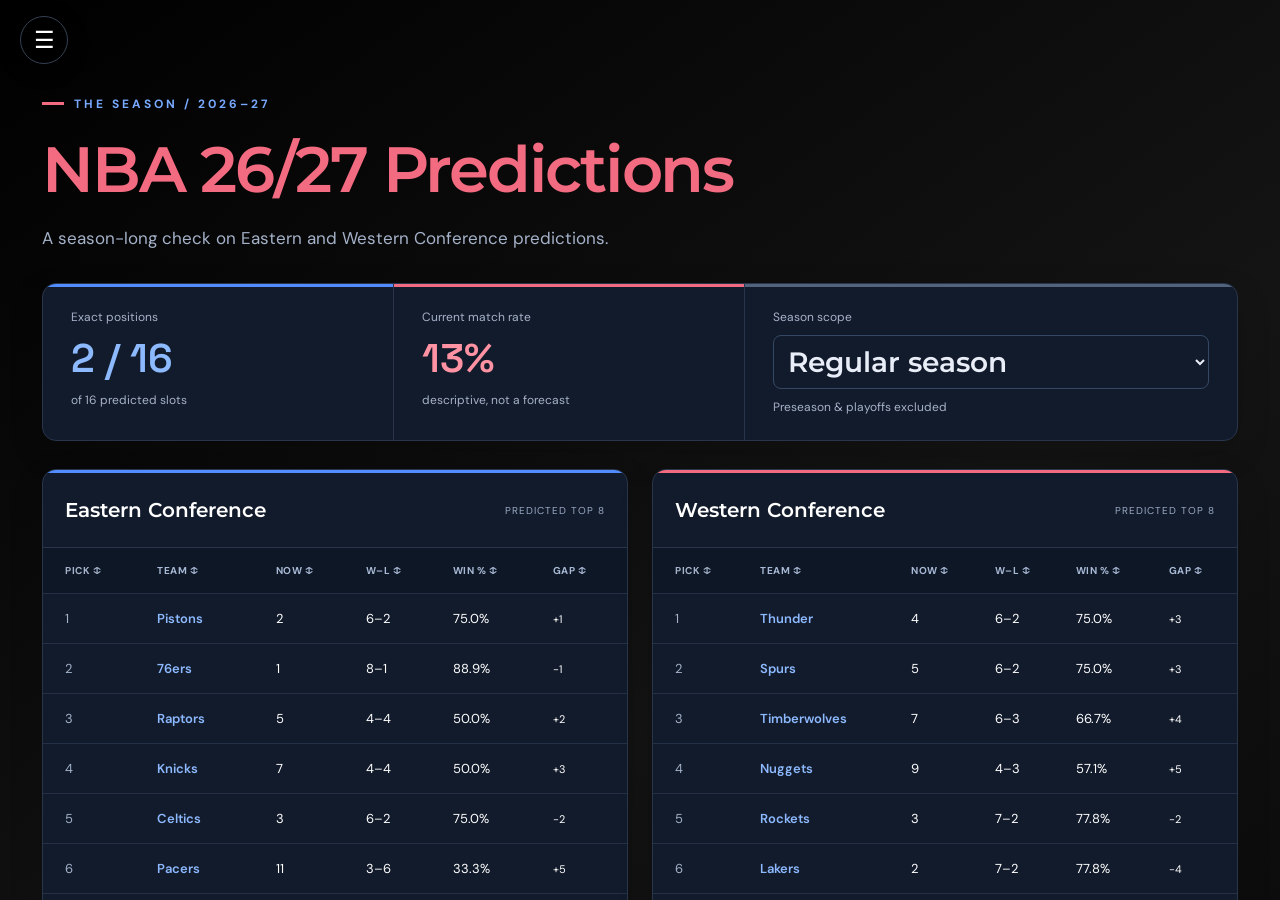
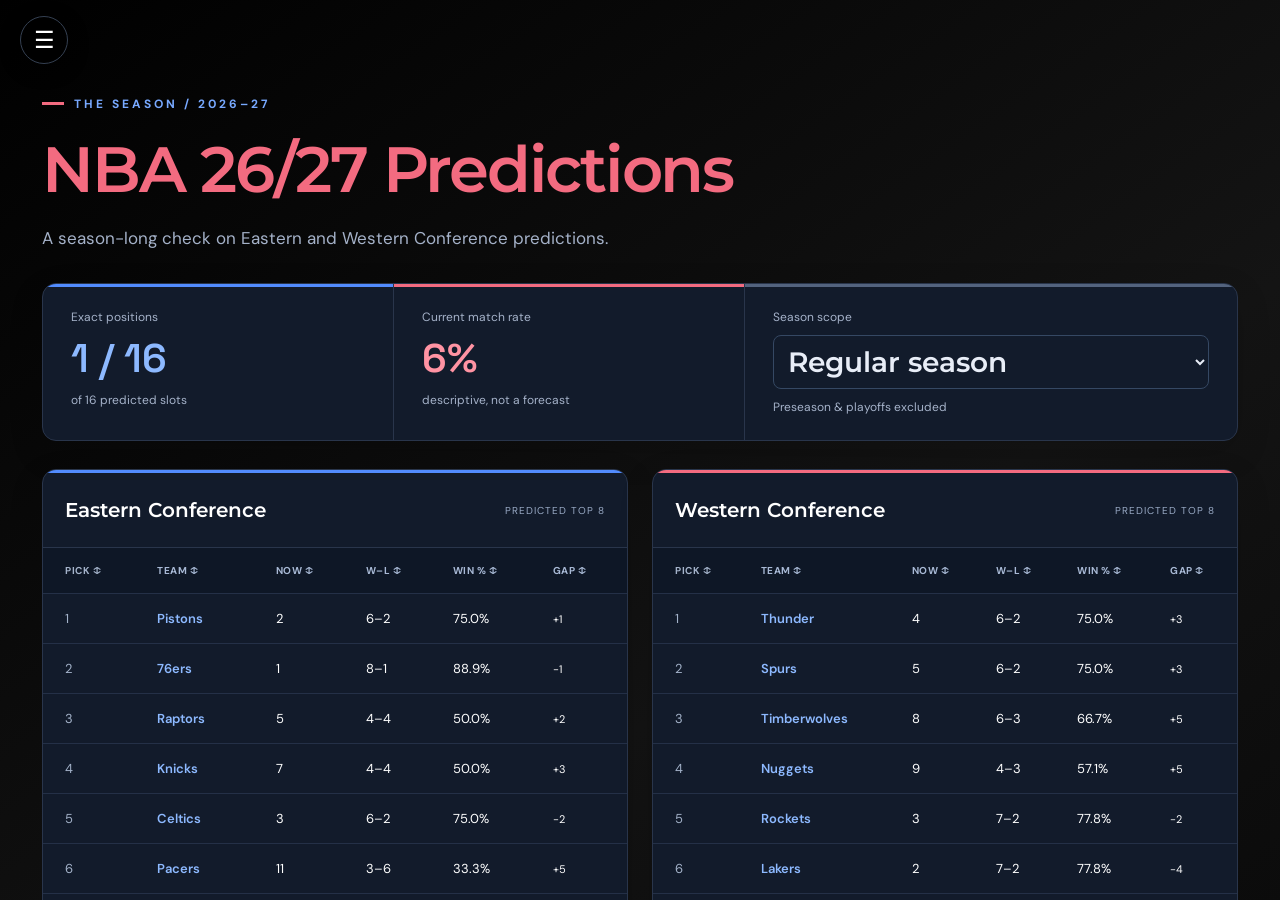
